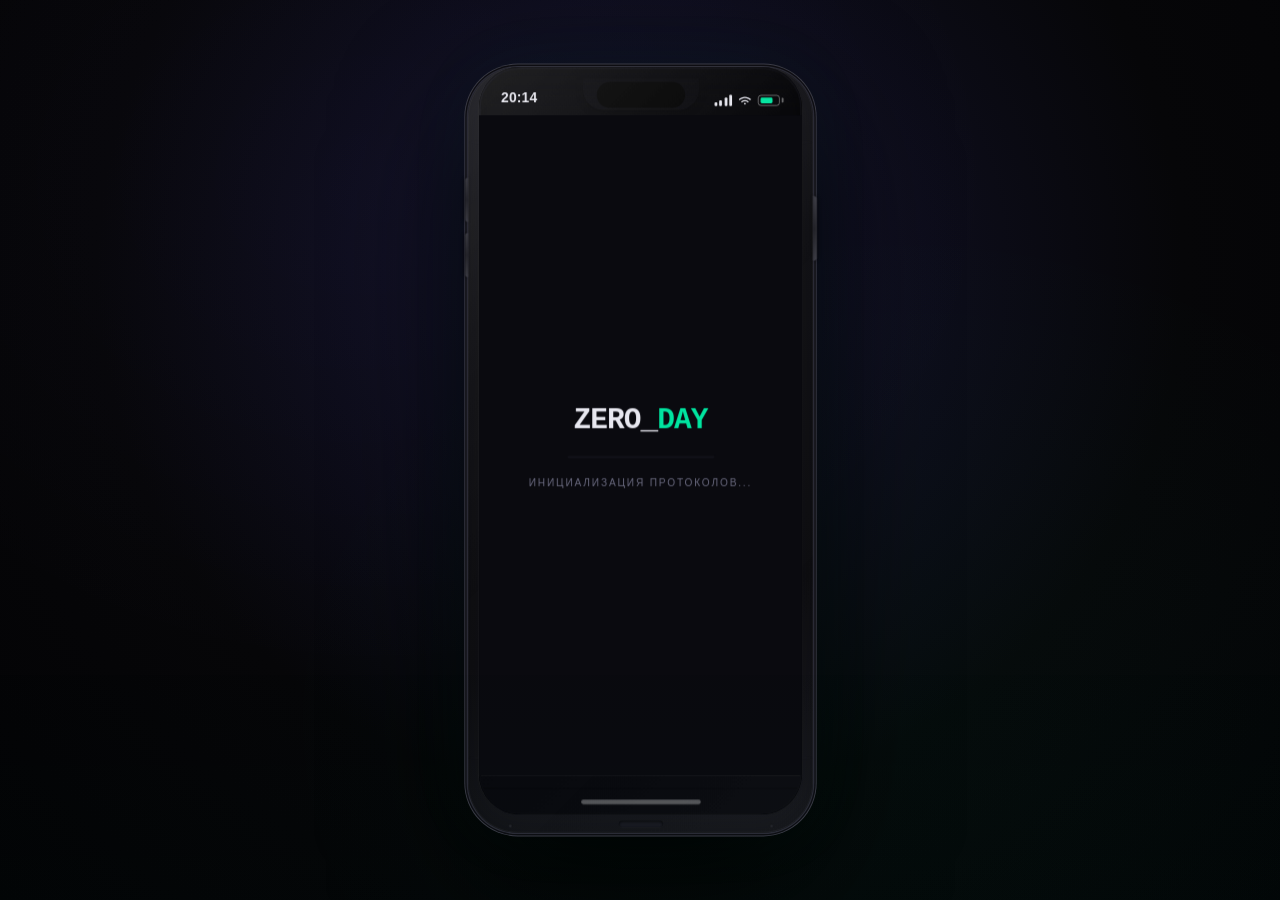
==== cybershield-summer/index.html @ 8382a34b "game2" ====
<!DOCTYPE html>
<html lang="ru">
<head>
<meta charset="UTF-8">
<meta name="viewport" content="width=device-width, initial-scale=1.0, maximum-scale=1.0, user-scalable=no">
<meta name="theme-color" content="#0a0a0f">
<meta name="apple-mobile-web-app-capable" content="yes">
<meta name="apple-mobile-web-app-status-bar-style" content="black-translucent">
<title>ZERO_DAY: Школьный Протокол</title>
<link rel="stylesheet" href="styles.css">
<script src="https://telegram.org/js/telegram-web-app.js"></script>
<base target="_blank">
</head>
<body>
<div class="scene">
  <div class="ambient-glow"></div>
  <div class="phone" id="phone">
    <div class="phone-reflection"></div>
    <div class="btn-power"></div>
    <div class="btn-vol-up"></div>
    <div class="btn-vol-down"></div>
    <div class="antenna-bands">
      <div class="ant-band top"></div>
      <div class="ant-band bottom"></div>
    </div>
    <div class="notch">
      <div class="notch-speaker"></div>
      <div class="notch-camera">
        <div class="camera-lens"></div>
        <div class="camera-glint"></div>
      </div>
      <div class="proximity-sensor"></div>
    </div>
    <div class="screen-wrap">
      <div class="screen-glass"></div>
      <div class="screen-bezel"></div>
      <div class="status-bar" id="statusBar">
        <div class="sb-left">
          <span class="sb-time" id="sbTime">20:14</span>
        </div>
        <div class="sb-center">
          <div class="dynamic-island" id="dynamicIsland"></div>
        </div>
        <div class="sb-right">
          <div class="sb-signal"><span></span><span></span><span></span><span></span></div>
          <div class="sb-wifi">
            <svg width="14" height="11" viewBox="0 0 14 11"><path d="M7 8.5a1 1 0 110 2 1 1 0 010-2zM7 5.5C8.7 5.5 10.2 6.2 11.3 7.3l-1.1 1.1C9.4 7.6 8.3 7 7 7s-2.4.6-3.2 1.4L2.7 7.3C3.8 6.2 5.3 5.5 7 5.5zM7 2C9.6 2 12 3.1 13.7 4.9L12.6 6C11.2 4.5 9.2 3.5 7 3.5S2.8 4.5 1.4 6L.3 4.9C2 3.1 4.4 2 7 2z" fill="currentColor"/></svg>
          </div>
          <div class="sb-battery" id="sbBattery">
            <div class="sb-batt-fill" id="sbBattFill"></div>
            <div class="sb-batt-cap"></div>
          </div>
        </div>
      </div>
      <div class="app-frame" id="appFrame">
        <div class="preloader" id="preloader">
          <div class="preloader-logo">ZERO_<em>DAY</em></div>
          <div class="preloader-bar">
            <div class="preloader-progress" id="preloaderProgress"></div>
          </div>
          <div class="preloader-text">Инициализация протоколов...</div>
        </div>
      </div>
      <div class="bottom-nav" id="bottomNav"></div>
      <div class="home-indicator"></div>
    </div>
    <div class="phone-chin">
      <div class="chin-port"></div>
      <div class="chin-screws">
        <div class="screw"></div>
        <div class="screw"></div>
      </div>
    </div>
  </div>
  <div class="desk-reflection"></div>
</div>
<script src="data.js"></script>
<script src="app.js"></script>
</body>
</html>
---- cybershield-summer/styles.css ----
/* ===== CSS VARIABLES ===== */
:root{
  --bg:#0a0a0f;
  --surface:#111118;
  --card:#16161f;
  --border:rgba(255,255,255,0.08);
  --border2:rgba(255,255,255,0.14);
  --border3:rgba(255,255,255,0.22);
  --accent:#00e5a0;
  --accent-glow:rgba(0,229,160,0.3);
  --accent2:#7b5fff;
  --accent2-glow:rgba(123,95,255,0.3);
  --danger:#ff4a6a;
  --danger-glow:rgba(255,74,106,0.3);
  --warn:#f5a623;
  --warn-glow:rgba(245,166,35,0.3);
  --cyan:#00cfff;
  --cyan-glow:rgba(0,207,255,0.3);
  --text:#e8e8f0;
  --text2:#c8c8dd;
  --muted:#6b6b80;
  --r:14px;
  --r-sm:10px;
  --shadow-sm:0 2px 8px rgba(0,0,0,0.4);
  --shadow-md:0 8px 24px rgba(0,0,0,0.5);
  --shadow-lg:0 16px 48px rgba(0,0,0,0.6);
  --glass:rgba(255,255,255,0.03);
  --glass-border:rgba(255,255,255,0.06);
  --transition-fast:0.15s cubic-bezier(0.4,0,0.2,1);
  --transition-base:0.25s cubic-bezier(0.4,0,0.2,1);
  --transition-slow:0.4s cubic-bezier(0.4,0,0.2,1);
  --spring:bounce 0.5s cubic-bezier(0.34,1.56,0.64,1);
}

/* ===== KEYFRAMES ===== */
@keyframes screenIn{
  from{opacity:0;transform:scale(0.96) translateY(8px)}
  to{opacity:1;transform:scale(1) translateY(0)}
}
@keyframes screenOut{
  from{opacity:1;transform:scale(1) translateY(0)}
  to{opacity:0;transform:scale(0.96) translateY(-8px)}
}
@keyframes slideUp{
  from{opacity:0;transform:translateY(30px)}
  to{opacity:1;transform:translateY(0)}
}
@keyframes slideDown{
  from{opacity:0;transform:translateY(-20px)}
  to{opacity:1;transform:translateY(0)}
}
@keyframes slideRight{
  from{opacity:0;transform:translateX(-20px)}
  to{opacity:1;transform:translateX(0)}
}
@keyframes fadeIn{
  from{opacity:0}
  to{opacity:1}
}
@keyframes scaleIn{
  from{opacity:0;transform:scale(0.8)}
  to{opacity:1;transform:scale(1)}
}
@keyframes pulse{
  0%,100%{transform:scale(1)}
  50%{transform:scale(1.05)}
}
@keyframes pulseGlow{
  0%,100%{box-shadow:0 0 0 0 var(--accent-glow)}
  50%{box-shadow:0 0 20px 4px var(--accent-glow)}
}
@keyframes pulseGlowDanger{
  0%,100%{box-shadow:0 0 0 0 var(--danger-glow)}
  50%{box-shadow:0 0 20px 4px var(--danger-glow)}
}
@keyframes float{
  0%,100%{transform:translateY(0)}
  50%{transform:translateY(-6px)}
}
@keyframes shimmer{
  0%{background-position:-200% 0}
  100%{background-position:200% 0}
}
@keyframes scanY{
  0%{top:0%;opacity:1}
  50%{opacity:1}
  100%{top:100%;opacity:0.3}
}
@keyframes scanPulse{
  0%,100%{opacity:0.4}
  50%{opacity:1}
}
@keyframes toastAnim{
  0%{opacity:0;transform:translateX(-50%) translateY(-16px) scale(0.9)}
  12%{opacity:1;transform:translateX(-50%) translateY(0) scale(1)}
  75%{opacity:1;transform:translateX(-50%) translateY(0) scale(1)}
  100%{opacity:0;transform:translateX(-50%) translateY(-12px) scale(0.95)}
}
@keyframes typingBounce{
  0%,60%,100%{transform:translateY(0);opacity:0.3}
  30%{transform:translateY(-4px);opacity:1}
}
@keyframes pinPulse{
  0%,100%{box-shadow:0 0 0 0 var(--accent-glow)}
  50%{box-shadow:0 0 0 12px rgba(0,229,160,0)}
}
@keyframes pinAppear{
  from{opacity:0;transform:translate(-50%,-50%) scale(0)}
  to{opacity:1;transform:translate(-50%,-50%) scale(1)}
}
@keyframes badgePop{
  0%{transform:scale(0)}
  60%{transform:scale(1.2)}
  100%{transform:scale(1)}
}
@keyframes cardAppear{
  from{opacity:0;transform:translateY(16px) scale(0.97)}
  to{opacity:1;transform:translateY(0) scale(1)}
}
@keyframes staggerFade{
  from{opacity:0;transform:translateY(12px)}
  to{opacity:1;transform:translateY(0)}
}
@keyframes cursorBlink{
  0%,50%{opacity:1}
  51%,100%{opacity:0}
}
@keyframes glowRotate{
  0%{transform:rotate(0deg)}
  100%{transform:rotate(360deg)}
}
@keyframes preloaderProgress{
  0%{width:0%}
  30%{width:45%}
  60%{width:75%}
  100%{width:100%}
}
@keyframes preloaderFade{
  from{opacity:1;visibility:visible}
  to{opacity:0;visibility:hidden}
}
@keyframes shake{
  0%,100%{transform:translateX(0)}
  20%{transform:translateX(-4px)}
  40%{transform:translateX(4px)}
  60%{transform:translateX(-3px)}
  80%{transform:translateX(3px)}
}
@keyframes successPop{
  0%{transform:scale(0.8);opacity:0}
  50%{transform:scale(1.05)}
  100%{transform:scale(1);opacity:1}
}
@keyframes ripple{
  0%{transform:scale(0);opacity:0.5}
  100%{transform:scale(2.5);opacity:0}
}
@keyframes batteryPulse{
  0%,100%{opacity:0.8}
  50%{opacity:1}
}
@keyframes islandExpand{
  from{width:96px;height:28px;border-radius:14px}
  to{width:200px;height:36px;border-radius:18px}
}
@keyframes islandCollapse{
  from{width:200px;height:36px;border-radius:18px}
  to{width:96px;height:28px;border-radius:14px}
}

/* ===== RESET ===== */
*,*::before,*::after{box-sizing:border-box;margin:0;padding:0;-webkit-tap-highlight-color:transparent}
html,body{height:100%;overflow:hidden;background:#050508;font-family:-apple-system,BlinkMacSystemFont,'Segoe UI',Roboto,'Helvetica Neue',Arial,sans-serif}

/* ===== SCENE ===== */
.scene{
  display:flex;align-items:center;justify-content:center;
  min-height:100vh;width:100%;
  background:radial-gradient(ellipse at 50% 30%,#151530 0%,#060608 60%,#030305 100%);
  padding:20px 12px;
  perspective:1200px;
}
.ambient-glow{
  position:fixed;inset:0;pointer-events:none;
  background:radial-gradient(ellipse at 70% 80%,rgba(0,229,160,0.03) 0%,transparent 50%),
             radial-gradient(ellipse at 30% 20%,rgba(123,95,255,0.03) 0%,transparent 50%);
}
.desk-reflection{
  position:fixed;bottom:0;left:0;right:0;height:30%;
  background:linear-gradient(180deg,transparent 0%,rgba(0,229,160,0.01) 100%);
  pointer-events:none;
}

/* ===== PHONE FRAME ===== */
.phone{
  position:relative;
  width:375px;
  background:linear-gradient(165deg,#1e1e24 0%,#141418 30%,#0f0f13 70%,#1a1a20 100%);
  border-radius:54px;
  box-shadow:
    0 0 0 1.5px #2a2a35,
    0 0 0 3px #0d0d12,
    0 0 0 4px #3a3a45,
    inset 0 0 0 1px rgba(255,255,255,0.04),
    0 50px 140px rgba(0,0,0,0.9),
    0 0 80px rgba(0,229,160,0.05),
    inset 0 0 40px rgba(0,0,0,0.3);
  flex-shrink:0;
  transform-style:preserve-3d;
  transition:transform 0.3s ease;
}
.phone:hover{transform:rotateX(2deg) rotateY(-2deg) scale(1.01)}
.phone-reflection{
  position:absolute;inset:0;border-radius:54px;pointer-events:none;z-index:200;
  background:linear-gradient(135deg,rgba(255,255,255,0.07) 0%,rgba(255,255,255,0.02) 30%,transparent 50%,transparent 70%,rgba(255,255,255,0.01) 100%);
}

/* PHYSICAL BUTTONS */
.btn-power{
  position:absolute;right:-3.5px;top:140px;
  width:3.5px;height:70px;
  background:linear-gradient(180deg,#3a3a42,#222228,#3a3a42);
  border-radius:0 3px 3px 0;
  box-shadow:1px 0 4px rgba(0,0,0,0.6),inset -1px 0 2px rgba(255,255,255,0.05);
}
.btn-vol-up{
  position:absolute;left:-3.5px;top:120px;
  width:3.5px;height:48px;
  background:linear-gradient(180deg,#3a3a42,#222228,#3a3a42);
  border-radius:3px 0 0 3px;
  box-shadow:-1px 0 4px rgba(0,0,0,0.6),inset 1px 0 2px rgba(255,255,255,0.05);
}
.btn-vol-down{
  position:absolute;left:-3.5px;top:180px;
  width:3.5px;height:48px;
  background:linear-gradient(180deg,#3a3a42,#222228,#3a3a42);
  border-radius:3px 0 0 3px;
  box-shadow:-1px 0 4px rgba(0,0,0,0.6),inset 1px 0 2px rgba(255,255,255,0.05);
}

/* ANTENNA BANDS */
.antenna-bands{position:absolute;inset:0;border-radius:54px;pointer-events:none;z-index:5}
.ant-band{position:absolute;left:0;right:0;height:3px;background:linear-gradient(90deg,transparent,#2a2a35,transparent)}
.ant-band.top{top:80px}
.ant-band.bottom{bottom:80px}

/* NOTCH */
.notch{
  position:absolute;top:12px;left:50%;transform:translateX(-50%);
  width:126px;height:34px;
  background:#08080c;
  border-radius:0 0 22px 22px;
  z-index:20;
  display:flex;align-items:center;justify-content:center;gap:10px;
  box-shadow:0 2px 8px rgba(0,0,0,0.5),inset 0 -1px 2px rgba(255,255,255,0.03);
}
.notch-speaker{
  width:54px;height:5px;
  background:#15151a;
  border-radius:3px;
  box-shadow:inset 0 1px 2px rgba(0,0,0,0.9),0 1px 0 rgba(255,255,255,0.03);
}
.notch-camera{
  width:12px;height:12px;border-radius:50%;
  background:radial-gradient(circle at 35% 35%,#3a3a4a,#0d0d14);
  border:1px solid #22222a;
  box-shadow:inset 0 0 4px rgba(0,0,0,0.8),0 0 2px rgba(0,0,0,0.5);
  position:relative;
}
.camera-lens{
  position:absolute;inset:2px;border-radius:50%;
  background:radial-gradient(circle at 40% 40%,#1a1a2e,#0a0a12);
}
.camera-glint{
  position:absolute;top:2px;right:3px;width:3px;height:3px;border-radius:50%;
  background:rgba(255,255,255,0.15);
}
.proximity-sensor{
  width:6px;height:6px;border-radius:50%;
  background:#0d0d12;
  box-shadow:inset 0 1px 2px rgba(0,0,0,0.9);
}

/* SCREEN WRAP */
.screen-wrap{
  margin:0 12px;
  padding-top:52px;
  padding-bottom:0;
  background:#050508;
  border-radius:44px;
  overflow:hidden;
  position:relative;
  display:flex;flex-direction:column;
  height:812px;
  box-shadow:inset 0 0 20px rgba(0,0,0,0.8),0 0 0 1px rgba(255,255,255,0.04);
}
.screen-bezel{
  position:absolute;inset:0;border-radius:44px;
  border:2px solid #0a0a0f;pointer-events:none;z-index:90;
}
.screen-glass{
  position:absolute;inset:0;border-radius:44px;
  background:linear-gradient(135deg,rgba(255,255,255,0.05) 0%,transparent 40%,transparent 60%,rgba(255,255,255,0.02) 100%);
  pointer-events:none;z-index:100;
}

/* STATUS BAR */
.status-bar{
  position:absolute;top:0;left:0;right:0;
  height:52px;
  display:flex;align-items:flex-end;justify-content:space-between;
  padding:0 24px 10px;
  z-index:50;
  background:linear-gradient(180deg,rgba(5,5,8,0.9) 0%,transparent 100%);
  transition:background var(--transition-base);
}
.status-bar.scrolled{background:linear-gradient(180deg,rgba(5,5,8,0.98) 0%,rgba(5,5,8,0.8) 100%)}
.sb-left .sb-time{
  font-size:15px;font-weight:600;letter-spacing:0.2px;
  color:var(--text);font-variant-numeric:tabular-nums;
}
.sb-center{position:absolute;left:50%;transform:translateX(-50%);bottom:8px}
.dynamic-island{
  width:96px;height:28px;background:#000;border-radius:14px;
  transition:all var(--transition-slow);cursor:pointer;
  display:flex;align-items:center;justify-content:center;
}
.dynamic-island.active{
  width:200px;height:36px;border-radius:18px;
  background:var(--surface);
  border:1px solid var(--border);
  animation:islandExpand 0.4s cubic-bezier(0.34,1.56,0.64,1);
}
.sb-right{
  display:flex;align-items:center;gap:7px;
}
.sb-signal{
  display:flex;align-items:flex-end;gap:2.5px;height:13px;
}
.sb-signal span{
  width:3px;background:var(--text);border-radius:1px;
  transition:all var(--transition-fast);
}
.sb-signal span:nth-child(1){height:4px}
.sb-signal span:nth-child(2){height:6px}
.sb-signal span:nth-child(3){height:9px}
.sb-signal span:nth-child(4){height:12px}
.sb-wifi{display:flex;align-items:center;color:var(--text)}
.sb-battery{
  display:flex;align-items:center;gap:1px;
  border:1.5px solid rgba(255,255,255,0.4);
  border-radius:3.5px;
  width:24px;height:12px;
  position:relative;padding:2px;
  transition:border-color var(--transition-fast);
}
.sb-battery::after{
  content:'';position:absolute;right:-4.5px;top:50%;transform:translateY(-50%);
  width:2px;height:5.5px;background:rgba(255,255,255,0.4);border-radius:0 1px 1px 0;
}
.sb-batt-fill{
  height:100%;width:72%;border-radius:1.5px;
  background:var(--accent);transition:width var(--transition-base);
  animation:batteryPulse 3s infinite;
}
.sb-batt-fill.low{width:18%;background:var(--danger)}
.sb-batt-fill.charging{background:var(--warn);animation:batteryPulse 1s infinite}

/* APP FRAME */
.app-frame{
  flex:1;overflow:hidden;position:relative;
}

/* PRELOADER */
.preloader{
  position:absolute;inset:0;z-index:300;
  background:var(--bg);
  display:flex;flex-direction:column;align-items:center;justify-content:center;gap:20px;
  transition:opacity 0.6s ease,visibility 0.6s ease;
}
.preloader.done{opacity:0;visibility:hidden;pointer-events:none}
.preloader-logo{
  font-size:32px;font-weight:900;letter-spacing:-1px;color:var(--text);
  font-family:'Courier New',monospace;animation:float 3s ease-in-out infinite;
}
.preloader-logo em{color:var(--accent);font-style:normal}
.preloader-bar{
  width:160px;height:3px;background:var(--surface);border-radius:3px;overflow:hidden;
}
.preloader-progress{
  height:100%;background:linear-gradient(90deg,var(--accent),var(--cyan));
  border-radius:3px;width:0%;
}
.preloader-text{
  font-size:11px;color:var(--muted);letter-spacing:2px;text-transform:uppercase;
}

/* SCREENS */
.screen{
  position:absolute;inset:0;
  display:none;flex-direction:column;
  background:var(--bg);
  overflow:hidden;
}
.screen.active{display:flex;animation:screenIn 0.35s cubic-bezier(0.34,1.56,0.64,1)}
.screen.exiting{animation:screenOut 0.25s ease forwards}

/* BOTTOM NAV */
.bottom-nav{
  display:flex;
  background:rgba(10,10,15,0.95);
  border-top:1px solid var(--border);
  backdrop-filter:blur(24px) saturate(1.2);
  padding:8px 0 6px;
  flex-shrink:0;
  transition:transform var(--transition-base);
}
.bottom-nav.hidden{transform:translateY(100%)}
.nav-item{
  flex:1;display:flex;flex-direction:column;align-items:center;gap:3px;
  cursor:pointer;padding:5px 0;position:relative;
  transition:all var(--transition-fast);
  border-radius:12px;margin:0 4px;
}
.nav-item:active{transform:scale(0.88);opacity:0.7}
.nav-item:hover{background:rgba(255,255,255,0.03)}
.nav-ico{
  font-size:24px;line-height:1;
  transition:all var(--transition-base);
  filter:drop-shadow(0 0 0 transparent);
}
.nav-lbl{
  font-size:9px;color:var(--muted);letter-spacing:0.6px;
  font-weight:500;transition:all var(--transition-fast);
}
.nav-item.active .nav-ico{
  transform:scale(1.15) translateY(-2px);
  filter:drop-shadow(0 4px 8px var(--accent-glow));
}
.nav-item.active .nav-lbl{
  color:var(--accent);font-weight:600;
}
.nav-dot{
  position:absolute;top:2px;right:22%;
  width:8px;height:8px;border-radius:50%;
  background:var(--danger);
  border:2px solid var(--bg);
  animation:badgePop 0.4s cubic-bezier(0.34,1.56,0.64,1);
  box-shadow:0 0 6px var(--danger-glow);
}

/* HOME INDICATOR */
.home-indicator{
  height:28px;display:flex;align-items:center;justify-content:center;
  flex-shrink:0;background:rgba(10,10,15,0.95);
  backdrop-filter:blur(24px);
}
.home-indicator::before{
  content:'';display:block;
  width:130px;height:5px;
  background:rgba(255,255,255,0.3);
  border-radius:3px;
  transition:all var(--transition-fast);
}
.home-indicator:active::before{width:160px;background:rgba(255,255,255,0.5)}

/* PHONE CHIN */
.phone-chin{
  height:20px;display:flex;align-items:center;justify-content:center;
  position:relative;
}
.chin-port{
  width:48px;height:7px;border-radius:4px;
  background:#1a1a22;
  box-shadow:inset 0 1px 3px rgba(0,0,0,0.8),0 1px 0 rgba(255,255,255,0.03);
}
.chin-screws{
  position:absolute;bottom:6px;display:flex;gap:280px;
}
.screw{
  width:4px;height:4px;border-radius:50%;
  background:#2a2a32;
  box-shadow:inset 0 1px 2px rgba(0,0,0,0.8);
}

/* ===== SHARED COMPONENTS ===== */
.screen-header{
  display:flex;align-items:center;gap:12px;
  padding:14px 18px 12px;
  background:rgba(17,17,24,0.95);
  border-bottom:1px solid var(--border);
  flex-shrink:0;
  z-index:5;backdrop-filter:blur(16px);
  transition:all var(--transition-base);
}
.screen-header.compact{padding:10px 16px 8px}
.back-btn{
  width:32px;height:32px;border-radius:50%;
  background:rgba(255,255,255,0.06);
  display:flex;align-items:center;justify-content:center;
  cursor:pointer;font-size:18px;color:var(--accent);
  flex-shrink:0;transition:all var(--transition-fast);
  border:1px solid transparent;
}
.back-btn:hover{background:rgba(255,255,255,0.1);border-color:var(--border)}
.back-btn:active{transform:scale(0.88);background:rgba(0,229,160,0.15)}
.back-btn::before{content:'←'}
.hdr-title{font-size:15px;font-weight:700;color:var(--text);letter-spacing:-0.2px}
.hdr-sub{font-size:11px;color:var(--muted);margin-top:2px;font-weight:400}
.scrollable{overflow-y:auto;flex:1;-webkit-overflow-scrolling:touch;scrollbar-width:none}
.scrollable::-webkit-scrollbar{display:none}

/* ===== HOME SCREEN ===== */
#homeScreen{background:var(--bg)}
.home-hero{
  padding:22px 18px 18px;
  background:linear-gradient(160deg,#0d0d1a 0%,#0a1628 50%,#0d0d1a 100%);
  border-bottom:1px solid var(--border);
  position:relative;overflow:hidden;flex-shrink:0;
}
.home-hero::before{
  content:'';position:absolute;top:-80px;right:-60px;
  width:240px;height:240px;border-radius:50%;
  background:radial-gradient(circle,rgba(0,229,160,0.08) 0%,transparent 70%);
  pointer-events:none;animation:pulseGlow 4s ease-in-out infinite;
}
.home-hero::after{
  content:'';position:absolute;bottom:-50px;left:-50px;
  width:180px;height:180px;border-radius:50%;
  background:radial-gradient(circle,rgba(123,95,255,0.06) 0%,transparent 70%);
  pointer-events:none;
}
.hero-act{
  font-size:10px;letter-spacing:3px;color:var(--accent);
  text-transform:uppercase;margin-bottom:8px;
  display:flex;align-items:center;gap:8px;
  animation:slideDown 0.5s ease;
}
.hero-act::before{content:'';display:block;width:24px;height:1px;background:var(--accent)}
.hero-title{
  font-size:32px;font-weight:900;letter-spacing:-1.5px;color:var(--text);line-height:1.05;
  animation:slideUp 0.6s ease 0.1s both;
  text-shadow:0 2px 20px rgba(0,0,0,0.5);
}
.hero-title em{color:var(--accent);font-style:normal;text-shadow:0 0 20px var(--accent-glow)}
.hero-subtitle{
  font-size:12px;color:var(--muted);margin:6px 0 18px;letter-spacing:1.5px;
  animation:slideUp 0.6s ease 0.2s both;
}
.ep-card{
  background:rgba(255,255,255,0.03);
  border:1px solid rgba(0,229,160,0.2);
  border-left:3px solid var(--accent);
  border-radius:14px;padding:14px 14px;
  display:flex;align-items:center;gap:12px;
  cursor:pointer;transition:all var(--transition-base);
  animation:slideUp 0.6s ease 0.3s both;
  position:relative;overflow:hidden;
}
.ep-card::before{
  content:'';position:absolute;inset:0;
  background:linear-gradient(90deg,transparent,rgba(0,229,160,0.03),transparent);
  transform:translateX(-100%);
  transition:transform 0.6s ease;
}
.ep-card:hover::before{transform:translateX(100%)}
.ep-card:hover{
  border-color:rgba(0,229,160,0.4);
  box-shadow:0 4px 20px rgba(0,229,160,0.08);
  transform:translateY(-1px);
}
.ep-card:active{transform:scale(0.98)}
.ep-num{font-size:10px;letter-spacing:1.5px;color:var(--accent);margin-bottom:4px;font-weight:600}
.ep-name{font-size:14px;font-weight:700;color:var(--text)}
.ep-meta{font-size:10px;color:var(--muted);margin-top:3px}
.ep-play{
  margin-left:auto;width:36px;height:36px;border-radius:50%;
  background:var(--accent);flex-shrink:0;
  display:flex;align-items:center;justify-content:center;
  color:#000;font-size:13px;transition:all var(--transition-fast);
  box-shadow:0 2px 12px var(--accent-glow);
}
.ep-card:hover .ep-play{transform:scale(1.1);box-shadow:0 4px 20px var(--accent-glow)}
.notif-strip{
  margin:12px 18px 0;
  background:rgba(0,229,160,0.06);
  border:1px solid rgba(0,229,160,0.18);
  border-radius:12px;padding:11px 14px;
  display:flex;align-items:center;gap:10px;
  font-size:12px;color:var(--accent);flex-shrink:0;
  animation:slideUp 0.5s ease 0.4s both;
  cursor:pointer;transition:all var(--transition-fast);
}
.notif-strip:hover{background:rgba(0,229,160,0.1);border-color:rgba(0,229,160,0.3)}
.notif-strip:active{transform:scale(0.98)}
.home-apps{padding:16px 18px 0;flex-shrink:0}
.section-lbl{
  font-size:10px;letter-spacing:2.5px;color:var(--muted);text-transform:uppercase;margin-bottom:12px;
  animation:fadeIn 0.5s ease 0.5s both;
}
.apps-grid{display:grid;grid-template-columns:repeat(3,1fr);gap:10px;margin-bottom:12px}
.app-tile{
  background:var(--card);
  border:1px solid var(--border);
  border-radius:20px;padding:16px 10px 12px;
  display:flex;flex-direction:column;align-items:center;gap:6px;
  cursor:pointer;transition:all var(--transition-base);
  position:relative;overflow:hidden;
  animation:cardAppear 0.5s ease both;
}
.app-tile:nth-child(1){animation-delay:0.55s}
.app-tile:nth-child(2){animation-delay:0.6s}
.app-tile:nth-child(3){animation-delay:0.65s}
.app-tile:nth-child(4){animation-delay:0.7s}
.app-tile:nth-child(5){animation-delay:0.75s}
.app-tile:nth-child(6){animation-delay:0.8s}
.app-tile::before{
  content:'';position:absolute;inset:0;
  background:radial-gradient(circle at 50% 0%,rgba(255,255,255,0.04) 0%,transparent 60%);
  pointer-events:none;
}
.app-tile:hover{
  border-color:var(--border2);
  transform:translateY(-2px);
  box-shadow:var(--shadow-sm);
}
.app-tile:active{transform:scale(0.92);transition-duration:0.1s}
.app-tile.has-badge::after{
  content:'';position:absolute;top:10px;right:12px;
  width:9px;height:9px;border-radius:50%;
  background:var(--danger);border:2px solid var(--bg);
  animation:badgePop 0.5s cubic-bezier(0.34,1.56,0.64,1);
  box-shadow:0 0 8px var(--danger-glow);
}
.app-tile-ico{font-size:28px;line-height:1;transition:transform var(--transition-fast);filter:drop-shadow(0 2px 4px rgba(0,0,0,0.3))}
.app-tile:hover .app-tile-ico{transform:scale(1.15) translateY(-2px)}
.app-tile-lbl{font-size:9px;color:var(--muted);letter-spacing:0.6px;text-align:center;font-weight:500}
.stats-row{display:flex;gap:10px;padding:10px 18px 16px;flex-shrink:0}
.stat-card{
  flex:1;background:var(--card);border:1px solid var(--border);
  border-radius:12px;padding:14px 10px;text-align:center;
  transition:all var(--transition-base);
  animation:cardAppear 0.5s ease both;
}
.stat-card:nth-child(1){animation-delay:0.85s}
.stat-card:nth-child(2){animation-delay:0.9s}
.stat-card:nth-child(3){animation-delay:0.95s}
.stat-card:hover{border-color:var(--border2);transform:translateY(-1px);box-shadow:var(--shadow-sm)}
.stat-val{font-size:22px;font-weight:800;color:var(--accent);letter-spacing:-0.5px}
.stat-lbl{font-size:9px;color:var(--muted);letter-spacing:1.5px;margin-top:4px;font-weight:500}

/* ===== MESSENGER ===== */
#messengerScreen{background:var(--bg)}
.chat-list-item{
  display:flex;align-items:center;gap:14px;
  padding:14px 18px;border-bottom:1px solid var(--border);
  cursor:pointer;transition:all var(--transition-fast);
  animation:slideRight 0.4s ease both;
}
.chat-list-item:nth-child(1){animation-delay:0.1s}
.chat-list-item:nth-child(2){animation-delay:0.2s}
.chat-list-item:nth-child(3){animation-delay:0.3s}
.chat-list-item:hover{background:rgba(255,255,255,0.03)}
.chat-list-item:active{background:rgba(255,255,255,0.05);transform:scale(0.99)}
.chat-avatar{
  width:50px;height:50px;border-radius:50%;
  display:flex;align-items:center;justify-content:center;
  font-size:16px;font-weight:700;color:#fff;flex-shrink:0;
  position:relative;transition:transform var(--transition-fast);
  box-shadow:0 2px 8px rgba(0,0,0,0.4);
}
.chat-list-item:hover .chat-avatar{transform:scale(1.05)}
.avatar-online::after{
  content:'';position:absolute;bottom:2px;right:2px;
  width:12px;height:12px;border-radius:50%;
  background:var(--accent);border:2.5px solid var(--bg);
  box-shadow:0 0 6px var(--accent-glow);
  animation:pulseGlow 2s infinite;
}
.chat-info{flex:1;min-width:0}
.chat-name{font-size:14px;font-weight:700;color:var(--text);transition:color var(--transition-fast)}
.chat-preview{font-size:12px;color:var(--muted);margin-top:3px;white-space:nowrap;overflow:hidden;text-overflow:ellipsis;transition:color var(--transition-fast)}
.chat-meta{text-align:right;flex-shrink:0}
.chat-time{font-size:10px;color:var(--muted);margin-bottom:5px;font-variant-numeric:tabular-nums}
.chat-unread{
  background:var(--accent);color:#000;
  font-size:10px;font-weight:700;
  border-radius:10px;padding:3px 7px;
  display:inline-block;
  animation:badgePop 0.4s cubic-bezier(0.34,1.56,0.64,1);
  box-shadow:0 0 8px var(--accent-glow);
}

/* CHAT DETAIL */
#chatScreen{background:var(--bg)}
.chat-bg{
  flex:1;overflow-y:auto;padding:14px 16px;
  display:flex;flex-direction:column;gap:10px;
  background:linear-gradient(180deg,rgba(0,229,160,0.015) 0%,var(--bg) 100%);
  scroll-behavior:smooth;
}
.chat-bg::-webkit-scrollbar{display:none}
.bubble{
  max-width:82%;padding:10px 14px;
  font-size:13px;line-height:1.55;
  word-break:break-word;position:relative;
  animation:slideUp 0.3s ease both;
}
.bubble-in{
  background:var(--card);
  border:1px solid var(--border);
  border-radius:16px 16px 16px 4px;
  align-self:flex-start;color:var(--text);
  box-shadow:var(--shadow-sm);
}
.bubble-out{
  background:linear-gradient(135deg,var(--accent2),#6a4de8);
  border-radius:16px 16px 4px 16px;
  align-self:flex-end;color:#fff;
  box-shadow:0 2px 12px var(--accent2-glow);
}
.bubble-system{
  align-self:center;font-size:10px;color:var(--muted);
  background:rgba(255,255,255,0.04);
  border-radius:20px;padding:5px 14px;
  letter-spacing:0.5px;
  animation:fadeIn 0.3s ease;
}
.bub-time{font-size:10px;opacity:0.5;margin-top:4px;text-align:right;font-variant-numeric:tabular-nums}
.typing-bub{
  display:flex;gap:5px;align-items:center;padding:10px 14px;
  background:var(--card);border:1px solid var(--border);
  border-radius:16px 16px 16px 4px;align-self:flex-start;
  display:none;
  box-shadow:var(--shadow-sm);
}
.td{width:7px;height:7px;border-radius:50%;background:var(--muted);animation:typingBounce 1.4s infinite}
.td:nth-child(2){animation-delay:.25s}.td:nth-child(3){animation-delay:.5s}
.choices-wrap{
  padding:12px 16px 14px;
  border-top:1px solid var(--border);
  background:rgba(17,17,24,0.98);flex-shrink:0;
  backdrop-filter:blur(16px);
  animation:slideUp 0.4s ease;
}
.choices-lbl{font-size:10px;letter-spacing:1.5px;color:var(--muted);margin-bottom:9px;text-transform:uppercase;font-weight:600}
.choice{
  background:var(--card);border:1.5px solid var(--border);
  border-radius:12px;padding:12px 14px;
  color:var(--text);font-family:-apple-system,BlinkMacSystemFont,'Segoe UI',Roboto,sans-serif;font-size:12px;
  cursor:pointer;width:100%;text-align:left;
  margin-bottom:7px;transition:all var(--transition-fast);
  display:flex;gap:10px;align-items:flex-start;
  position:relative;overflow:hidden;
}
.choice:last-child{margin-bottom:0}
.choice::before{
  content:'';position:absolute;left:0;top:0;bottom:0;width:3px;
  background:var(--accent);opacity:0;transition:opacity var(--transition-fast);
}
.choice:hover{border-color:var(--accent);background:rgba(0,229,160,0.04)}
.choice:hover::before{opacity:1}
.choice:active{transform:scale(0.98)}
.choice.bad:hover{border-color:var(--danger);background:rgba(255,74,106,0.04)}
.choice.bad:hover::before{background:var(--danger)}
.choice.selected{
  border-color:var(--accent);background:rgba(0,229,160,0.08);
  box-shadow:0 0 12px rgba(0,229,160,0.1);
}
.choice.selected::before{opacity:1}
.choice-key{
  font-size:11px;opacity:0.5;flex-shrink:0;margin-top:1px;
  font-family:'Courier New',monospace;font-weight:700;
  background:rgba(255,255,255,0.06);padding:2px 6px;border-radius:4px;
}
.choice:hover .choice-key{opacity:0.8}

/* ===== GALLERY ===== */
#galleryScreen{background:var(--bg)}
.gal-grid{
  display:grid;grid-template-columns:repeat(3,1fr);gap:3px;
  padding:3px;flex:1;overflow-y:auto;
}
.gal-grid::-webkit-scrollbar{display:none}
.gal-thumb{
  aspect-ratio:1;background:var(--card);
  display:flex;align-items:center;justify-content:center;
  font-size:36px;cursor:pointer;position:relative;
  transition:all var(--transition-base);overflow:hidden;
  animation:scaleIn 0.4s ease both;
}
.gal-thumb:nth-child(1){animation-delay:0.05s}
.gal-thumb:nth-child(2){animation-delay:0.1s}
.gal-thumb:nth-child(3){animation-delay:0.15s}
.gal-thumb:nth-child(4){animation-delay:0.2s}
.gal-thumb:nth-child(5){animation-delay:0.25s}
.gal-thumb:nth-child(6){animation-delay:0.3s}
.gal-thumb:hover{transform:scale(0.96);z-index:2}
.gal-thumb:active{transform:scale(0.92)}
.gal-thumb.flagged::after{
  content:'!';position:absolute;top:6px;right:6px;
  width:18px;height:18px;border-radius:50%;
  background:var(--danger);color:#fff;
  font-size:11px;font-weight:700;
  display:flex;align-items:center;justify-content:center;
  animation:badgePop 0.4s ease;
  box-shadow:0 0 8px var(--danger-glow);
}
.gal-thumb.analyzed::after{
  content:'✓';position:absolute;top:6px;right:6px;
  width:18px;height:18px;border-radius:50%;
  background:var(--accent);color:#000;
  font-size:10px;font-weight:700;
  display:flex;align-items:center;justify-content:center;
  animation:badgePop 0.4s ease;
  box-shadow:0 0 8px var(--accent-glow);
}
.gal-thumb.analyzed{background:rgba(0,229,160,0.03)}

/* Detail overlay */
#galDetailOverlay{
  position:absolute;inset:0;z-index:20;
  background:var(--bg);display:none;flex-direction:column;
  animation:screenIn 0.3s ease;
}
#galDetailOverlay.open{display:flex}
.gal-detail-img{
  flex:1;background:#060608;
  display:flex;align-items:center;justify-content:center;
  font-size:90px;position:relative;overflow:hidden;
}
.scan-anim{
  position:absolute;left:0;right:0;height:3px;
  background:linear-gradient(90deg,transparent,var(--accent),transparent);
  animation:scanY 2s linear infinite;display:none;
  box-shadow:0 0 12px var(--accent-glow);
}
.gal-scan-overlay{
  position:absolute;inset:0;pointer-events:none;display:none;
  background:repeating-linear-gradient(0deg,rgba(0,229,160,0.03) 0px,transparent 2px,transparent 4px);
  animation:scanPulse 1s infinite;
}
.exif-panel{
  background:rgba(17,17,24,0.98);border-top:1px solid var(--border);
  padding:14px 18px;flex-shrink:0;max-height:200px;overflow-y:auto;
  backdrop-filter:blur(16px);
}
.exif-panel::-webkit-scrollbar{display:none}
.exif-row{
  display:flex;justify-content:space-between;align-items:baseline;
  padding:6px 0;border-bottom:1px solid rgba(255,255,255,0.04);
  font-size:12px;transition:background var(--transition-fast);
}
.exif-row:hover{background:rgba(255,255,255,0.02)}
.exif-row:last-child{border-bottom:none}
.exif-k{color:var(--muted);font-weight:500}
.exif-v{color:var(--cyan);text-align:right;max-width:60%;word-break:break-all;font-weight:500}
.exif-v.danger{color:var(--danger);font-weight:600}
.exif-v.ok{color:var(--accent);font-weight:600}
.analyze-btn{
  margin:12px 18px;padding:13px;
  background:transparent;border:1.5px solid var(--accent);
  border-radius:12px;color:var(--accent);
  font-family:-apple-system,BlinkMacSystemFont,'Segoe UI',Roboto,sans-serif;
  font-size:13px;font-weight:700;
  cursor:pointer;letter-spacing:0.5px;width:calc(100% - 36px);
  transition:all var(--transition-fast);flex-shrink:0;
  position:relative;overflow:hidden;
}
.analyze-btn::before{
  content:'';position:absolute;inset:0;
  background:linear-gradient(90deg,transparent,rgba(0,229,160,0.1),transparent);
  transform:translateX(-100%);transition:transform 0.6s ease;
}
.analyze-btn:hover::before{transform:translateX(100%)}
.analyze-btn:hover{background:rgba(0,229,160,0.06);box-shadow:0 0 20px rgba(0,229,160,0.1)}
.analyze-btn:active{transform:scale(0.97)}
.analyze-btn:disabled{opacity:0.5;cursor:not-allowed}

/* ===== BROWSER ===== */
#browserScreen{background:var(--bg)}
.url-bar-wrap{
  display:flex;align-items:center;gap:10px;
  padding:10px 16px 12px;
  background:rgba(17,17,24,0.98);border-bottom:1px solid var(--border);
  flex-shrink:0;backdrop-filter:blur(16px);
}
.url-bar{
  flex:1;background:var(--card);border:1.5px solid var(--border);
  border-radius:10px;padding:8px 12px;
  display:flex;align-items:center;gap:8px;
  font-size:12px;transition:border-color var(--transition-fast);
}
.url-bar:focus-within{border-color:var(--border2)}
.url-lock{font-size:13px;transition:transform var(--transition-fast)}
.url-lock.http{color:var(--warn);animation:shake 0.5s ease}
.url-lock.https{color:var(--accent)}
.url-txt{color:var(--text);flex:1;overflow:hidden;text-overflow:ellipsis;white-space:nowrap;font-weight:500}
.site-content{flex:1;overflow-y:auto}
.site-content::-webkit-scrollbar{display:none}
.site-topbar{
  background:linear-gradient(180deg,#0e1a2e,#0c1620);
  padding:16px 18px 12px;
  border-bottom:2px solid #1e4a8a;
}
.site-logo{font-size:19px;font-weight:800;color:#4a9eff;margin-bottom:3px}
.site-tagline{font-size:11px;color:#5a7a99}
.site-nav-row{display:flex;gap:16px;margin-top:10px}
.site-nav-item{
  font-size:11px;color:#4a9eff;text-decoration:underline;cursor:pointer;
  transition:all var(--transition-fast);padding:2px 0;
}
.site-nav-item:hover{color:#6ab8ff}
.site-body{padding:16px 18px}
.phish-warning{
  background:rgba(245,166,35,0.08);border:1.5px solid rgba(245,166,35,0.3);
  border-radius:12px;padding:13px 15px;margin-bottom:14px;
  animation:slideUp 0.4s ease;
}
.phish-w-title{color:var(--warn);font-size:13px;font-weight:700;margin-bottom:5px}
.phish-w-txt{color:#c8a860;font-size:12px;line-height:1.5}
.site-headline{font-size:17px;font-weight:800;color:var(--text);margin-bottom:6px;line-height:1.3}
.site-meta{font-size:11px;color:var(--muted);margin-bottom:12px}
.site-para{font-size:12px;color:#9898a8;line-height:1.7;margin-bottom:14px}
.flags-box{
  background:rgba(255,74,106,0.05);border:1.5px solid rgba(255,74,106,0.18);
  border-radius:12px;padding:14px;
  animation:slideUp 0.5s ease 0.2s both;
}
.flags-title{color:var(--danger);font-size:12px;font-weight:800;letter-spacing:1px;margin-bottom:11px}
.flag-row{
  display:flex;align-items:flex-start;gap:11px;
  padding:6px 0;cursor:pointer;transition:all var(--transition-fast);
  font-size:12px;color:#bb7070;border-radius:6px;
}
.flag-row:hover{color:var(--danger);background:rgba(255,74,106,0.04);padding:6px 8px;margin:0 -8px}
.flag-row:active{transform:scale(0.98)}
.flag-row.found{color:var(--accent);background:rgba(0,229,160,0.04);padding:6px 8px;margin:0 -8px}
.flag-row.found:hover{background:rgba(0,229,160,0.06)}
.flag-chk{
  width:17px;height:17px;border-radius:4px;
  border:2px solid currentColor;flex-shrink:0;
  display:flex;align-items:center;justify-content:center;
  font-size:10px;font-weight:700;margin-top:1px;
  transition:all var(--transition-fast);
}
.flag-row.found .flag-chk{
  background:var(--accent);border-color:var(--accent);color:#000;
  animation:scaleIn 0.3s ease;
}
.flags-success{
  display:none;margin-top:12px;padding:11px;
  background:rgba(0,229,160,0.08);border-radius:10px;
  font-size:12px;color:var(--accent);line-height:1.5;
  animation:successPop 0.5s cubic-bezier(0.34,1.56,0.64,1);
  border:1px solid rgba(0,229,160,0.2);
}

/* ===== MAP ===== */
#mapScreen{background:var(--bg)}
.map-canvas{
  flex:1;position:relative;background:#08080e;overflow:hidden;
}
.map-grid-lines{
  position:absolute;inset:0;
  background-image:
    linear-gradient(rgba(0,229,160,0.035) 1px,transparent 1px),
    linear-gradient(90deg,rgba(0,229,160,0.035) 1px,transparent 1px);
  background-size:32px 32px;
  animation:fadeIn 1s ease;
}
.map-glow{
  position:absolute;top:40%;left:30%;
  width:140px;height:140px;border-radius:50%;
  background:radial-gradient(circle,rgba(0,229,160,0.08) 0%,transparent 70%);
  pointer-events:none;animation:pulseGlow 3s ease-in-out infinite;
}
.loc-pin{
  position:absolute;transform:translate(-50%,-50%);
  display:flex;flex-direction:column;align-items:center;
  cursor:pointer;user-select:none;
  animation:pinAppear 0.5s cubic-bezier(0.34,1.56,0.64,1) both;
  transition:transform var(--transition-fast);
}
.loc-pin:hover{transform:translate(-50%,-50%) scale(1.1);z-index:10}
.loc-pin:active{transform:translate(-50%,-50%) scale(0.95)}
.pin-circle{
  width:18px;height:18px;border-radius:50%;
  border:3px solid;position:relative;
  transition:all var(--transition-fast);
  box-shadow:0 0 8px currentColor;
}
.pin-circle::after{
  content:'';position:absolute;inset:3px;
  border-radius:50%;background:currentColor;opacity:0.7;
}
.pin-pulse{animation:pinPulse 2.5s infinite}
.pin-lbl{
  font-size:10px;color:var(--text);background:rgba(0,0,0,0.9);
  border:1px solid var(--border);border-radius:6px;
  padding:3px 8px;margin-top:5px;white-space:nowrap;
  backdrop-filter:blur(8px);
  box-shadow:var(--shadow-sm);
}
.pin-status{font-size:9px;margin-top:3px;letter-spacing:0.5px;font-weight:500}
.map-panel{
  position:absolute;bottom:0;left:0;right:0;
  background:rgba(17,17,24,0.98);
  border-top:1px solid var(--border);
  backdrop-filter:blur(24px) saturate(1.2);
  padding:18px 18px 14px;
  transform:translateY(105%);transition:transform 0.35s cubic-bezier(0.34,1.56,0.64,1);
  box-shadow:0 -8px 32px rgba(0,0,0,0.5);
}
.map-panel.open{transform:translateY(0)}
.map-panel-name{font-size:16px;font-weight:800;color:var(--text);margin-bottom:5px}
.map-panel-desc{font-size:12px;color:var(--muted);line-height:1.6;margin-bottom:14px}
.map-go-btn{
  background:var(--accent);color:#000;
  border:none;border-radius:12px;
  padding:14px;width:100%;
  font-family:-apple-system,BlinkMacSystemFont,'Segoe UI',Roboto,sans-serif;
  font-size:13px;font-weight:700;
  cursor:pointer;letter-spacing:0.5px;
  transition:all var(--transition-fast);
  box-shadow:0 4px 16px var(--accent-glow);
}
.map-go-btn:hover{transform:translateY(-1px);box-shadow:0 6px 24px var(--accent-glow)}
.map-go-btn:active{transform:scale(0.97)}
.map-go-btn.locked{background:var(--muted);cursor:not-allowed;box-shadow:none}
.map-go-btn.locked:hover{transform:none}
.map-go-btn.req{background:var(--danger);box-shadow:0 4px 16px var(--danger-glow)}
.map-go-btn.req:hover{box-shadow:0 6px 24px var(--danger-glow)}

/* ===== TERMINAL ===== */
#terminalScreen{background:#050508}
.term-topbar{
  display:flex;align-items:center;gap:10px;
  padding:12px 16px;background:#0d0d14;
  border-bottom:1px solid var(--border);flex-shrink:0;
}
.term-dots{display:flex;gap:7px}
.tdot{width:12px;height:12px;border-radius:50%;transition:transform var(--transition-fast)}
.tdot:hover{transform:scale(1.2)}
.tdot-r{background:#ff5f57}.tdot-y{background:#ffbd2e}.tdot-g{background:#28c840}
.term-title-txt{flex:1;text-align:center;font-size:12px;color:var(--muted);font-weight:500}
.term-body{
  flex:1;overflow-y:auto;padding:16px 18px;
  font-size:13px;line-height:1.8;
  scroll-behavior:smooth;
}
.term-body::-webkit-scrollbar{display:none}
.t-g{color:#28c840;font-weight:600}.t-c{color:var(--cyan);font-weight:600}
.t-r{color:var(--danger);font-weight:600}.t-y{color:var(--warn);font-weight:600}
.t-d{color:var(--muted)}.t-w{color:var(--text)}.t-a{color:var(--accent);font-weight:700}
.term-br{height:8px}
.cipher-block{
  background:rgba(0,229,160,0.04);border:1.5px solid rgba(0,229,160,0.2);
  border-radius:12px;padding:16px;margin-top:8px;
  animation:slideUp 0.4s ease;
}
.cipher-enc{
  font-size:20px;letter-spacing:6px;color:var(--warn);
  text-align:center;margin-bottom:14px;font-weight:800;
  font-family:'Courier New',monospace;
  text-shadow:0 0 20px var(--warn-glow);
}
.slider-row{display:flex;align-items:center;gap:12px;margin-bottom:12px}
.slider-lbl{font-size:11px;color:var(--muted);white-space:nowrap;font-weight:500}
.slider-val{
  font-size:14px;font-weight:800;color:var(--warn);min-width:26px;text-align:right;
  font-variant-numeric:tabular-nums;
}
input[type=range]{
  flex:1;height:5px;
  -webkit-appearance:none;
  background:var(--border2);border-radius:3px;
  outline:none;cursor:pointer;
}
input[type=range]::-webkit-slider-thumb{
  -webkit-appearance:none;
  width:22px;height:22px;border-radius:50%;
  background:var(--accent);cursor:pointer;
  box-shadow:0 0 12px var(--accent-glow),0 2px 8px rgba(0,0,0,0.4);
  transition:transform var(--transition-fast),box-shadow var(--transition-fast);
}
input[type=range]::-webkit-slider-thumb:hover{transform:scale(1.15);box-shadow:0 0 20px var(--accent-glow)}
input[type=range]::-webkit-slider-thumb:active{transform:scale(0.95)}
.cipher-out{
  width:100%;background:var(--bg);border:1.5px solid var(--border);
  border-radius:10px;padding:11px 13px;
  color:var(--accent);font-family:'Courier New',monospace;
  font-size:16px;letter-spacing:5px;text-align:center;
  font-weight:700;text-transform:uppercase;border:none;outline:none;
  transition:all var(--transition-fast);
  box-shadow:inset 0 2px 8px rgba(0,0,0,0.5);
}
.cipher-out:focus{border-color:var(--accent);box-shadow:inset 0 2px 8px rgba(0,0,0,0.5),0 0 12px rgba(0,229,160,0.1)}
.cipher-hint{font-size:11px;color:var(--muted);text-align:center;margin-top:8px;font-weight:500}
.cipher-solved{
  display:none;margin-top:11px;padding:11px 13px;
  background:rgba(0,229,160,0.08);border-radius:10px;
  font-size:12px;color:var(--accent);text-align:center;
  border:1.5px solid rgba(0,229,160,0.2);
  animation:successPop 0.5s cubic-bezier(0.34,1.56,0.64,1);
}
.term-prompt{display:flex;align-items:center;gap:8px;margin-top:12px}
.cursor{
  display:inline-block;width:8px;height:16px;
  background:var(--accent);animation:cursorBlink 1.1s infinite;
  vertical-align:middle;box-shadow:0 0 8px var(--accent-glow);
}

/* ===== SHOP ===== */
#shopScreen{background:var(--bg)}
.shop-balance-bar{
  display:flex;align-items:center;justify-content:flex-end;gap:8px;
  padding:0 18px 12px;font-size:14px;color:var(--warn);font-weight:800;
  flex-shrink:0;animation:slideDown 0.3s ease;
}
.shop-body{flex:1;overflow-y:auto;padding:0 18px 18px}
.shop-body::-webkit-scrollbar{display:none}
.shop-cat{
  font-size:10px;letter-spacing:2.5px;color:var(--muted);
  text-transform:uppercase;padding:14px 0 10px;font-weight:600;
  animation:fadeIn 0.3s ease;
}
.shop-row{
  background:var(--card);border:1.5px solid var(--border);
  border-radius:14px;padding:14px;
  display:flex;gap:13px;align-items:center;
  margin-bottom:10px;transition:all var(--transition-base);
  animation:slideUp 0.4s ease both;
  position:relative;overflow:hidden;
}
.shop-row:nth-child(2){animation-delay:0.05s}
.shop-row:nth-child(3){animation-delay:0.1s}
.shop-row:nth-child(4){animation-delay:0.15s}
.shop-row:nth-child(5){animation-delay:0.2s}
.shop-row:nth-child(6){animation-delay:0.25s}
.shop-row:hover{border-color:rgba(123,95,255,0.3);transform:translateY(-1px);box-shadow:var(--shadow-sm)}
.shop-row:active{transform:scale(0.98)}
.shop-ico{font-size:28px;flex-shrink:0;transition:transform var(--transition-fast)}
.shop-row:hover .shop-ico{transform:scale(1.1)}
.shop-info{flex:1;min-width:0}
.shop-name{font-size:14px;font-weight:700;color:var(--text)}
.shop-desc{font-size:11px;color:var(--muted);margin-top:3px;line-height:1.4}
.shop-tags{display:flex;gap:5px;margin-top:7px;flex-wrap:wrap}
.stag{font-size:9px;padding:3px 8px;border-radius:5px;letter-spacing:0.5px;font-weight:600}
.stag-tool{background:rgba(0,229,160,.1);color:var(--accent);border:1px solid rgba(0,229,160,.2)}
.stag-access{background:rgba(123,95,255,.1);color:var(--accent2);border:1px solid rgba(123,95,255,.2)}
.stag-boost{background:rgba(0,207,255,.1);color:var(--cyan);border:1px solid rgba(0,207,255,.2)}
.stag-cosm{background:rgba(255,74,106,.1);color:var(--danger);border:1px solid rgba(255,74,106,.2)}
.buy-btn{
  background:transparent;border:1.5px solid var(--accent2);
  border-radius:10px;padding:8px 13px;
  color:var(--accent2);font-family:-apple-system,BlinkMacSystemFont,'Segoe UI',Roboto,sans-serif;
  font-size:12px;cursor:pointer;white-space:nowrap;flex-shrink:0;
  transition:all var(--transition-fast);display:flex;align-items:center;gap:5px;
  font-weight:700;position:relative;overflow:hidden;
}
.buy-btn::before{
  content:'';position:absolute;inset:0;
  background:linear-gradient(90deg,transparent,rgba(123,95,255,0.1),transparent);
  transform:translateX(-100%);transition:transform 0.6s ease;
}
.buy-btn:hover::before{transform:translateX(100%)}
.buy-btn:hover{background:rgba(123,95,255,.08);box-shadow:0 0 16px rgba(123,95,255,0.1)}
.buy-btn:active{transform:scale(0.93)}
.buy-btn.owned{border-color:var(--accent);color:var(--accent);cursor:default}
.buy-btn.owned:hover{background:rgba(0,229,160,.06);box-shadow:0 0 16px rgba(0,229,160,0.1)}
.buy-btn.no-stars{border-color:var(--danger);color:var(--danger);animation:shake 0.5s ease}
.buy-btn.no-stars:hover{background:rgba(255,74,106,.06)}

/* ===== TOAST ===== */
.toast{
  position:absolute;top:18px;left:50%;transform:translateX(-50%);
  background:var(--accent);color:#000;
  border-radius:24px;padding:9px 20px;
  font-size:13px;font-weight:700;
  white-space:nowrap;z-index:200;
  animation:toastAnim 2.2s ease forwards;
  pointer-events:none;
  box-shadow:0 4px 20px var(--accent-glow);
  backdrop-filter:blur(8px);
}
.toast.danger{background:var(--danger);color:#fff;box-shadow:0 4px 20px var(--danger-glow)}
.toast.warn{background:var(--warn);color:#000;box-shadow:0 4px 20px var(--warn-glow)}

/* ===== RIPPLE EFFECT ===== */
.ripple-container{position:relative;overflow:hidden}
.ripple{
  position:absolute;border-radius:50%;
  background:rgba(255,255,255,0.15);
  transform:scale(0);animation:ripple 0.6s ease-out;
  pointer-events:none;
}

/* ===== SCROLLBAR ===== */
::-webkit-scrollbar{width:4px}
::-webkit-scrollbar-track{background:transparent}
::-webkit-scrollbar-thumb{background:var(--border2);border-radius:2px}
::-webkit-scrollbar-thumb:hover{background:var(--border3)}

/* ===== RESPONSIVE ===== */
@media (max-width:420px){
  .phone{width:100%;max-width:375px;border-radius:0;box-shadow:none}
  .scene{padding:0;background:#000}
  .phone-reflection,.antenna-bands,.btn-power,.btn-vol-up,.btn-vol-down,.phone-chin{display:none}
  .screen-wrap{border-radius:0;margin:0;height:100vh;height:100dvh}
}
@media (max-height:900px){
  .phone{transform:scale(0.92)}
  .phone:hover{transform:scale(0.92) rotateX(2deg) rotateY(-2deg)}
}
@media (max-height:800px){
  .phone{transform:scale(0.85)}
  .phone:hover{transform:scale(0.85) rotateX(2deg) rotateY(-2deg)}
}

/* ===== REDUCED MOTION ===== */
@media (prefers-reduced-motion:reduce){
  *,*::before,*::after{animation-duration:0.01ms!important;animation-iteration-count:1!important;transition-duration:0.01ms!important}
}
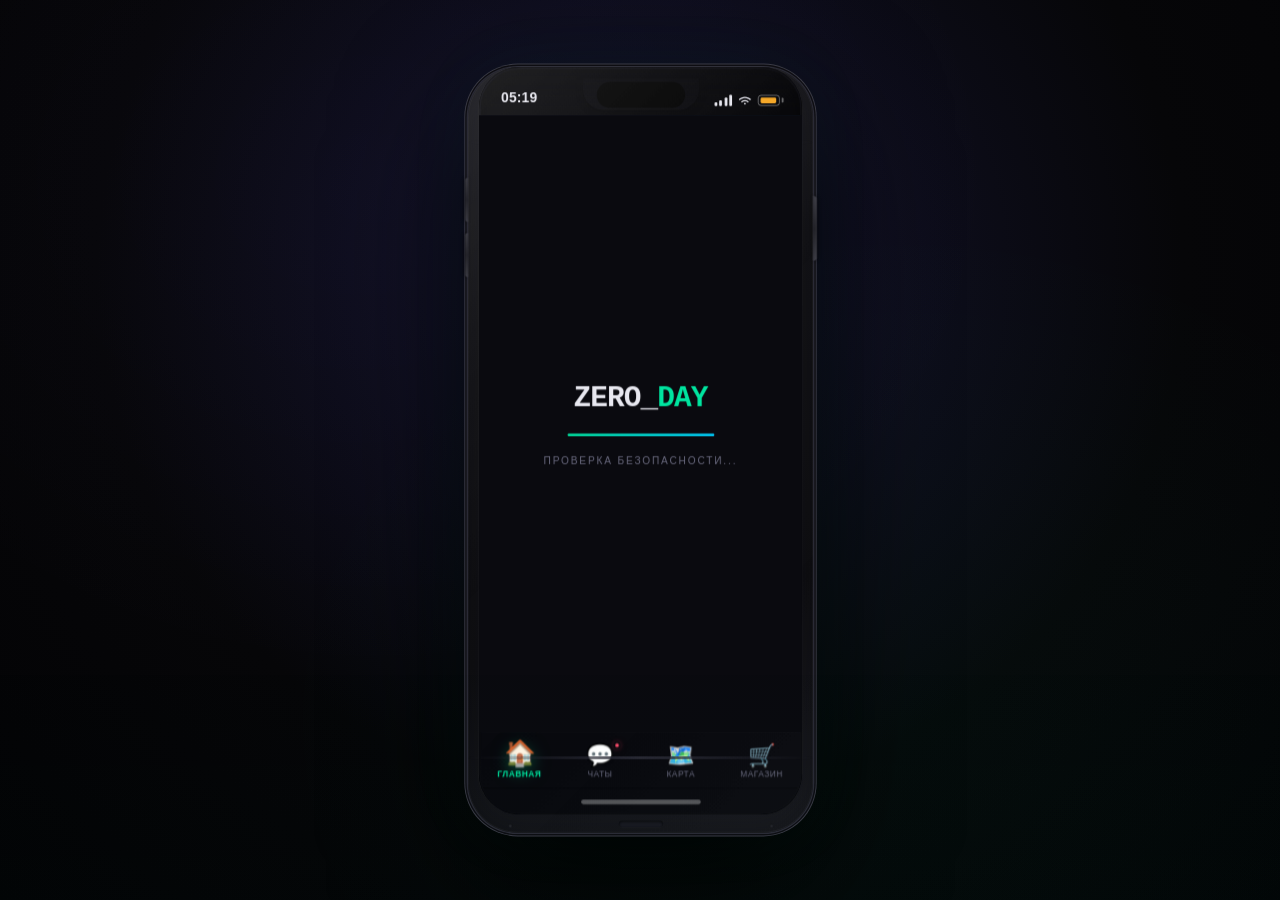
==== commit 165eaef8: "game2" ====
--- a/cybershield-summer/index.html
+++ b/cybershield-summer/index.html
@@ -58,7 +58,7 @@
           <div class="preloader-bar">
             <div class="preloader-progress" id="preloaderProgress"></div>
           </div>
-          <div class="preloader-text">Инициализация протоколов...</div>
+          <div class="preloader-text" id="preloaderText">Инициализация протоколов...</div>
         </div>
       </div>
       <div class="bottom-nav" id="bottomNav"></div>
--- a/cybershield-summer/styles.css
+++ b/cybershield-summer/styles.css
@@ -29,214 +29,58 @@
   --transition-fast:0.15s cubic-bezier(0.4,0,0.2,1);
   --transition-base:0.25s cubic-bezier(0.4,0,0.2,1);
   --transition-slow:0.4s cubic-bezier(0.4,0,0.2,1);
-  --spring:bounce 0.5s cubic-bezier(0.34,1.56,0.64,1);
 }
 
 /* ===== KEYFRAMES ===== */
-@keyframes screenIn{
-  from{opacity:0;transform:scale(0.96) translateY(8px)}
-  to{opacity:1;transform:scale(1) translateY(0)}
-}
-@keyframes screenOut{
-  from{opacity:1;transform:scale(1) translateY(0)}
-  to{opacity:0;transform:scale(0.96) translateY(-8px)}
-}
-@keyframes slideUp{
-  from{opacity:0;transform:translateY(30px)}
-  to{opacity:1;transform:translateY(0)}
-}
-@keyframes slideDown{
-  from{opacity:0;transform:translateY(-20px)}
-  to{opacity:1;transform:translateY(0)}
-}
-@keyframes slideRight{
-  from{opacity:0;transform:translateX(-20px)}
-  to{opacity:1;transform:translateX(0)}
-}
-@keyframes fadeIn{
-  from{opacity:0}
-  to{opacity:1}
-}
-@keyframes scaleIn{
-  from{opacity:0;transform:scale(0.8)}
-  to{opacity:1;transform:scale(1)}
-}
-@keyframes pulse{
-  0%,100%{transform:scale(1)}
-  50%{transform:scale(1.05)}
-}
-@keyframes pulseGlow{
-  0%,100%{box-shadow:0 0 0 0 var(--accent-glow)}
-  50%{box-shadow:0 0 20px 4px var(--accent-glow)}
-}
-@keyframes pulseGlowDanger{
-  0%,100%{box-shadow:0 0 0 0 var(--danger-glow)}
-  50%{box-shadow:0 0 20px 4px var(--danger-glow)}
-}
-@keyframes float{
-  0%,100%{transform:translateY(0)}
-  50%{transform:translateY(-6px)}
-}
-@keyframes shimmer{
-  0%{background-position:-200% 0}
-  100%{background-position:200% 0}
-}
-@keyframes scanY{
-  0%{top:0%;opacity:1}
-  50%{opacity:1}
-  100%{top:100%;opacity:0.3}
-}
-@keyframes scanPulse{
-  0%,100%{opacity:0.4}
-  50%{opacity:1}
-}
-@keyframes toastAnim{
-  0%{opacity:0;transform:translateX(-50%) translateY(-16px) scale(0.9)}
-  12%{opacity:1;transform:translateX(-50%) translateY(0) scale(1)}
-  75%{opacity:1;transform:translateX(-50%) translateY(0) scale(1)}
-  100%{opacity:0;transform:translateX(-50%) translateY(-12px) scale(0.95)}
-}
-@keyframes typingBounce{
-  0%,60%,100%{transform:translateY(0);opacity:0.3}
-  30%{transform:translateY(-4px);opacity:1}
-}
-@keyframes pinPulse{
-  0%,100%{box-shadow:0 0 0 0 var(--accent-glow)}
-  50%{box-shadow:0 0 0 12px rgba(0,229,160,0)}
-}
-@keyframes pinAppear{
-  from{opacity:0;transform:translate(-50%,-50%) scale(0)}
-  to{opacity:1;transform:translate(-50%,-50%) scale(1)}
-}
-@keyframes badgePop{
-  0%{transform:scale(0)}
-  60%{transform:scale(1.2)}
-  100%{transform:scale(1)}
-}
-@keyframes cardAppear{
-  from{opacity:0;transform:translateY(16px) scale(0.97)}
-  to{opacity:1;transform:translateY(0) scale(1)}
-}
-@keyframes staggerFade{
-  from{opacity:0;transform:translateY(12px)}
-  to{opacity:1;transform:translateY(0)}
-}
-@keyframes cursorBlink{
-  0%,50%{opacity:1}
-  51%,100%{opacity:0}
-}
-@keyframes glowRotate{
-  0%{transform:rotate(0deg)}
-  100%{transform:rotate(360deg)}
-}
-@keyframes preloaderProgress{
-  0%{width:0%}
-  30%{width:45%}
-  60%{width:75%}
-  100%{width:100%}
-}
-@keyframes preloaderFade{
-  from{opacity:1;visibility:visible}
-  to{opacity:0;visibility:hidden}
-}
-@keyframes shake{
-  0%,100%{transform:translateX(0)}
-  20%{transform:translateX(-4px)}
-  40%{transform:translateX(4px)}
-  60%{transform:translateX(-3px)}
-  80%{transform:translateX(3px)}
-}
-@keyframes successPop{
-  0%{transform:scale(0.8);opacity:0}
-  50%{transform:scale(1.05)}
-  100%{transform:scale(1);opacity:1}
-}
-@keyframes ripple{
-  0%{transform:scale(0);opacity:0.5}
-  100%{transform:scale(2.5);opacity:0}
-}
-@keyframes batteryPulse{
-  0%,100%{opacity:0.8}
-  50%{opacity:1}
-}
-@keyframes islandExpand{
-  from{width:96px;height:28px;border-radius:14px}
-  to{width:200px;height:36px;border-radius:18px}
-}
-@keyframes islandCollapse{
-  from{width:200px;height:36px;border-radius:18px}
-  to{width:96px;height:28px;border-radius:14px}
-}
+@keyframes screenIn{from{opacity:0;transform:scale(0.96) translateY(8px)}to{opacity:1;transform:scale(1) translateY(0)}}
+@keyframes screenOut{from{opacity:1;transform:scale(1) translateY(0)}to{opacity:0;transform:scale(0.96) translateY(-8px)}}
+@keyframes slideUp{from{opacity:0;transform:translateY(30px)}to{opacity:1;transform:translateY(0)}}
+@keyframes slideDown{from{opacity:0;transform:translateY(-20px)}to{opacity:1;transform:translateY(0)}}
+@keyframes slideRight{from{opacity:0;transform:translateX(-20px)}to{opacity:1;transform:translateX(0)}}
+@keyframes fadeIn{from{opacity:0}to{opacity:1}}
+@keyframes scaleIn{from{opacity:0;transform:scale(0.8)}to{opacity:1;transform:scale(1)}}
+@keyframes pulse{0%,100%{transform:scale(1)}50%{transform:scale(1.05)}}
+@keyframes pulseGlow{0%,100%{box-shadow:0 0 0 0 var(--accent-glow)}50%{box-shadow:0 0 20px 4px var(--accent-glow)}}
+@keyframes float{0%,100%{transform:translateY(0)}50%{transform:translateY(-6px)}}
+@keyframes shimmer{0%{background-position:-200% 0}100%{background-position:200% 0}}
+@keyframes scanY{0%{top:0%;opacity:1}50%{opacity:1}100%{top:100%;opacity:0.3}}
+@keyframes toastAnim{0%{opacity:0;transform:translateX(-50%) translateY(-16px) scale(0.9)}12%{opacity:1;transform:translateX(-50%) translateY(0) scale(1)}75%{opacity:1;transform:translateX(-50%) translateY(0) scale(1)}100%{opacity:0;transform:translateX(-50%) translateY(-12px) scale(0.95)}}
+@keyframes typingBounce{0%,60%,100%{transform:translateY(0);opacity:0.3}30%{transform:translateY(-4px);opacity:1}}
+@keyframes pinPulse{0%,100%{box-shadow:0 0 0 0 var(--accent-glow)}50%{box-shadow:0 0 0 12px rgba(0,229,160,0)}}
+@keyframes pinAppear{from{opacity:0;transform:translate(-50%,-50%) scale(0)}to{opacity:1;transform:translate(-50%,-50%) scale(1)}}
+@keyframes badgePop{0%{transform:scale(0)}60%{transform:scale(1.2)}100%{transform:scale(1)}}
+@keyframes cardAppear{from{opacity:0;transform:translateY(16px) scale(0.97)}to{opacity:1;transform:translateY(0) scale(1)}}
+@keyframes cursorBlink{0%,50%{opacity:1}51%,100%{opacity:0}}
+@keyframes preloaderProgress{0%{width:0%}30%{width:45%}60%{width:75%}100%{width:100%}}
+@keyframes shake{0%,100%{transform:translateX(0)}20%{transform:translateX(-4px)}40%{transform:translateX(4px)}60%{transform:translateX(-3px)}80%{transform:translateX(3px)}}
+@keyframes successPop{0%{transform:scale(0.8);opacity:0}50%{transform:scale(1.05)}100%{transform:scale(1);opacity:1}}
+@keyframes ripple{0%{transform:scale(0);opacity:0.5}100%{transform:scale(2.5);opacity:0}}
+@keyframes batteryPulse{0%,100%{opacity:0.8}50%{opacity:1}}
+@keyframes islandExpand{from{width:96px;height:28px;border-radius:14px}to{width:200px;height:36px;border-radius:18px}}
+@keyframes progressBar{from{width:0%}to{width:100%}}
+@keyframes glowPulse{0%,100%{opacity:0.6}50%{opacity:1}}
+@keyframes modalIn{from{opacity:0;transform:scale(0.9) translateY(20px)}to{opacity:1;transform:scale(1) translateY(0)}}
+@keyframes modalOut{from{opacity:1;transform:scale(1) translateY(0)}to{opacity:0;transform:scale(0.9) translateY(20px)}}
+@keyframes confetti{0%{transform:translateY(0) rotate(0deg);opacity:1}100%{transform:translateY(-100px) rotate(720deg);opacity:0}}
 
 /* ===== RESET ===== */
 *,*::before,*::after{box-sizing:border-box;margin:0;padding:0;-webkit-tap-highlight-color:transparent}
 html,body{height:100%;overflow:hidden;background:#050508;font-family:-apple-system,BlinkMacSystemFont,'Segoe UI',Roboto,'Helvetica Neue',Arial,sans-serif}
 
 /* ===== SCENE ===== */
-.scene{
-  display:flex;align-items:center;justify-content:center;
-  min-height:100vh;width:100%;
-  background:radial-gradient(ellipse at 50% 30%,#151530 0%,#060608 60%,#030305 100%);
-  padding:20px 12px;
-  perspective:1200px;
-}
-.ambient-glow{
-  position:fixed;inset:0;pointer-events:none;
-  background:radial-gradient(ellipse at 70% 80%,rgba(0,229,160,0.03) 0%,transparent 50%),
-             radial-gradient(ellipse at 30% 20%,rgba(123,95,255,0.03) 0%,transparent 50%);
-}
-.desk-reflection{
-  position:fixed;bottom:0;left:0;right:0;height:30%;
-  background:linear-gradient(180deg,transparent 0%,rgba(0,229,160,0.01) 100%);
-  pointer-events:none;
-}
+.scene{display:flex;align-items:center;justify-content:center;min-height:100vh;width:100%;background:radial-gradient(ellipse at 50% 30%,#151530 0%,#060608 60%,#030305 100%);padding:20px 12px;perspective:1200px}
+.ambient-glow{position:fixed;inset:0;pointer-events:none;background:radial-gradient(ellipse at 70% 80%,rgba(0,229,160,0.03) 0%,transparent 50%),radial-gradient(ellipse at 30% 20%,rgba(123,95,255,0.03) 0%,transparent 50%)}
+.desk-reflection{position:fixed;bottom:0;left:0;right:0;height:30%;background:linear-gradient(180deg,transparent 0%,rgba(0,229,160,0.01) 100%);pointer-events:none}
 
 /* ===== PHONE FRAME ===== */
-.phone{
-  position:relative;
-  width:375px;
-  background:linear-gradient(165deg,#1e1e24 0%,#141418 30%,#0f0f13 70%,#1a1a20 100%);
-  border-radius:54px;
-  box-shadow:
-    0 0 0 1.5px #2a2a35,
-    0 0 0 3px #0d0d12,
-    0 0 0 4px #3a3a45,
-    inset 0 0 0 1px rgba(255,255,255,0.04),
-    0 50px 140px rgba(0,0,0,0.9),
-    0 0 80px rgba(0,229,160,0.05),
-    inset 0 0 40px rgba(0,0,0,0.3);
-  flex-shrink:0;
-  transform-style:preserve-3d;
-  transition:transform 0.3s ease;
-}
+.phone{position:relative;width:375px;background:linear-gradient(165deg,#1e1e24 0%,#141418 30%,#0f0f13 70%,#1a1a20 100%);border-radius:54px;box-shadow:0 0 0 1.5px #2a2a35,0 0 0 3px #0d0d12,0 0 0 4px #3a3a45,inset 0 0 0 1px rgba(255,255,255,0.04),0 50px 140px rgba(0,0,0,0.9),0 0 80px rgba(0,229,160,0.05),inset 0 0 40px rgba(0,0,0,0.3);flex-shrink:0;transform-style:preserve-3d;transition:transform 0.3s ease}
 .phone:hover{transform:rotateX(2deg) rotateY(-2deg) scale(1.01)}
-.phone-reflection{
-  position:absolute;inset:0;border-radius:54px;pointer-events:none;z-index:200;
-  background:linear-gradient(135deg,rgba(255,255,255,0.07) 0%,rgba(255,255,255,0.02) 30%,transparent 50%,transparent 70%,rgba(255,255,255,0.01) 100%);
-}
+.phone-reflection{position:absolute;inset:0;border-radius:54px;pointer-events:none;z-index:200;background:linear-gradient(135deg,rgba(255,255,255,0.07) 0%,rgba(255,255,255,0.02) 30%,transparent 50%,transparent 70%,rgba(255,255,255,0.01) 100%)}
 
 /* PHYSICAL BUTTONS */
-.btn-power{
-  position:absolute;right:-3.5px;top:140px;
-  width:3.5px;height:70px;
-  background:linear-gradient(180deg,#3a3a42,#222228,#3a3a42);
-  border-radius:0 3px 3px 0;
-  box-shadow:1px 0 4px rgba(0,0,0,0.6),inset -1px 0 2px rgba(255,255,255,0.05);
-}
-.btn-vol-up{
-  position:absolute;left:-3.5px;top:120px;
-  width:3.5px;height:48px;
-  background:linear-gradient(180deg,#3a3a42,#222228,#3a3a42);
-  border-radius:3px 0 0 3px;
-  box-shadow:-1px 0 4px rgba(0,0,0,0.6),inset 1px 0 2px rgba(255,255,255,0.05);
-}
-.btn-vol-down{
-  position:absolute;left:-3.5px;top:180px;
-  width:3.5px;height:48px;
-  background:linear-gradient(180deg,#3a3a42,#222228,#3a3a42);
-  border-radius:3px 0 0 3px;
-  box-shadow:-1px 0 4px rgba(0,0,0,0.6),inset 1px 0 2px rgba(255,255,255,0.05);
-}
+.btn-power{position:absolute;right:-3.5px;top:140px;width:3.5px;height:70px;background:linear-gradient(180deg,#3a3a42,#222228,#3a3a42);border-radius:0 3px 3px 0;box-shadow:1px 0 4px rgba(0,0,0,0.6),inset -1px 0 2px rgba(255,255,255,0.05)}
+.btn-vol-up{position:absolute;left:-3.5px;top:120px;width:3.5px;height:48px;background:linear-gradient(180deg,#3a3a42,#222228,#3a3a42);border-radius:3px 0 0 3px;box-shadow:-1px 0 4px rgba(0,0,0,0.6),inset 1px 0 2px rgba(255,255,255,0.05)}
+.btn-vol-down{position:absolute;left:-3.5px;top:180px;width:3.5px;height:48px;background:linear-gradient(180deg,#3a3a42,#222228,#3a3a42);border-radius:3px 0 0 3px;box-shadow:-1px 0 4px rgba(0,0,0,0.6),inset 1px 0 2px rgba(255,255,255,0.05)}
 
 /* ANTENNA BANDS */
 .antenna-bands{position:absolute;inset:0;border-radius:54px;pointer-events:none;z-index:5}
@@ -245,263 +89,83 @@
 .ant-band.bottom{bottom:80px}
 
 /* NOTCH */
-.notch{
-  position:absolute;top:12px;left:50%;transform:translateX(-50%);
-  width:126px;height:34px;
-  background:#08080c;
-  border-radius:0 0 22px 22px;
-  z-index:20;
-  display:flex;align-items:center;justify-content:center;gap:10px;
-  box-shadow:0 2px 8px rgba(0,0,0,0.5),inset 0 -1px 2px rgba(255,255,255,0.03);
-}
-.notch-speaker{
-  width:54px;height:5px;
-  background:#15151a;
-  border-radius:3px;
-  box-shadow:inset 0 1px 2px rgba(0,0,0,0.9),0 1px 0 rgba(255,255,255,0.03);
-}
-.notch-camera{
-  width:12px;height:12px;border-radius:50%;
-  background:radial-gradient(circle at 35% 35%,#3a3a4a,#0d0d14);
-  border:1px solid #22222a;
-  box-shadow:inset 0 0 4px rgba(0,0,0,0.8),0 0 2px rgba(0,0,0,0.5);
-  position:relative;
-}
-.camera-lens{
-  position:absolute;inset:2px;border-radius:50%;
-  background:radial-gradient(circle at 40% 40%,#1a1a2e,#0a0a12);
-}
-.camera-glint{
-  position:absolute;top:2px;right:3px;width:3px;height:3px;border-radius:50%;
-  background:rgba(255,255,255,0.15);
-}
-.proximity-sensor{
-  width:6px;height:6px;border-radius:50%;
-  background:#0d0d12;
-  box-shadow:inset 0 1px 2px rgba(0,0,0,0.9);
-}
+.notch{position:absolute;top:12px;left:50%;transform:translateX(-50%);width:126px;height:34px;background:#08080c;border-radius:0 0 22px 22px;z-index:20;display:flex;align-items:center;justify-content:center;gap:10px;box-shadow:0 2px 8px rgba(0,0,0,0.5),inset 0 -1px 2px rgba(255,255,255,0.03)}
+.notch-speaker{width:54px;height:5px;background:#15151a;border-radius:3px;box-shadow:inset 0 1px 2px rgba(0,0,0,0.9),0 1px 0 rgba(255,255,255,0.03)}
+.notch-camera{width:12px;height:12px;border-radius:50%;background:radial-gradient(circle at 35% 35%,#3a3a4a,#0d0d14);border:1px solid #22222a;box-shadow:inset 0 0 4px rgba(0,0,0,0.8),0 0 2px rgba(0,0,0,0.5);position:relative}
+.camera-lens{position:absolute;inset:2px;border-radius:50%;background:radial-gradient(circle at 40% 40%,#1a1a2e,#0a0a12)}
+.camera-glint{position:absolute;top:2px;right:3px;width:3px;height:3px;border-radius:50%;background:rgba(255,255,255,0.15)}
+.proximity-sensor{width:6px;height:6px;border-radius:50%;background:#0d0d12;box-shadow:inset 0 1px 2px rgba(0,0,0,0.9)}
 
 /* SCREEN WRAP */
-.screen-wrap{
-  margin:0 12px;
-  padding-top:52px;
-  padding-bottom:0;
-  background:#050508;
-  border-radius:44px;
-  overflow:hidden;
-  position:relative;
-  display:flex;flex-direction:column;
-  height:812px;
-  box-shadow:inset 0 0 20px rgba(0,0,0,0.8),0 0 0 1px rgba(255,255,255,0.04);
-}
-.screen-bezel{
-  position:absolute;inset:0;border-radius:44px;
-  border:2px solid #0a0a0f;pointer-events:none;z-index:90;
-}
-.screen-glass{
-  position:absolute;inset:0;border-radius:44px;
-  background:linear-gradient(135deg,rgba(255,255,255,0.05) 0%,transparent 40%,transparent 60%,rgba(255,255,255,0.02) 100%);
-  pointer-events:none;z-index:100;
-}
+.screen-wrap{margin:0 12px;padding-top:52px;padding-bottom:0;background:#050508;border-radius:44px;overflow:hidden;position:relative;display:flex;flex-direction:column;height:812px;box-shadow:inset 0 0 20px rgba(0,0,0,0.8),0 0 0 1px rgba(255,255,255,0.04)}
+.screen-bezel{position:absolute;inset:0;border-radius:44px;border:2px solid #0a0a0f;pointer-events:none;z-index:90}
+.screen-glass{position:absolute;inset:0;border-radius:44px;background:linear-gradient(135deg,rgba(255,255,255,0.05) 0%,transparent 40%,transparent 60%,rgba(255,255,255,0.02) 100%);pointer-events:none;z-index:100}
 
 /* STATUS BAR */
-.status-bar{
-  position:absolute;top:0;left:0;right:0;
-  height:52px;
-  display:flex;align-items:flex-end;justify-content:space-between;
-  padding:0 24px 10px;
-  z-index:50;
-  background:linear-gradient(180deg,rgba(5,5,8,0.9) 0%,transparent 100%);
-  transition:background var(--transition-base);
-}
+.status-bar{position:absolute;top:0;left:0;right:0;height:52px;display:flex;align-items:flex-end;justify-content:space-between;padding:0 24px 10px;z-index:50;background:linear-gradient(180deg,rgba(5,5,8,0.9) 0%,transparent 100%);transition:background var(--transition-base)}
 .status-bar.scrolled{background:linear-gradient(180deg,rgba(5,5,8,0.98) 0%,rgba(5,5,8,0.8) 100%)}
-.sb-left .sb-time{
-  font-size:15px;font-weight:600;letter-spacing:0.2px;
-  color:var(--text);font-variant-numeric:tabular-nums;
-}
+.sb-left .sb-time{font-size:15px;font-weight:600;letter-spacing:0.2px;color:var(--text);font-variant-numeric:tabular-nums}
 .sb-center{position:absolute;left:50%;transform:translateX(-50%);bottom:8px}
-.dynamic-island{
-  width:96px;height:28px;background:#000;border-radius:14px;
-  transition:all var(--transition-slow);cursor:pointer;
-  display:flex;align-items:center;justify-content:center;
-}
-.dynamic-island.active{
-  width:200px;height:36px;border-radius:18px;
-  background:var(--surface);
-  border:1px solid var(--border);
-  animation:islandExpand 0.4s cubic-bezier(0.34,1.56,0.64,1);
-}
-.sb-right{
-  display:flex;align-items:center;gap:7px;
-}
-.sb-signal{
-  display:flex;align-items:flex-end;gap:2.5px;height:13px;
-}
-.sb-signal span{
-  width:3px;background:var(--text);border-radius:1px;
-  transition:all var(--transition-fast);
-}
+.dynamic-island{width:96px;height:28px;background:#000;border-radius:14px;transition:all var(--transition-slow);cursor:pointer;display:flex;align-items:center;justify-content:center;font-size:10px;color:var(--text);font-weight:600;overflow:hidden;white-space:nowrap}
+.dynamic-island.active{width:200px;height:36px;border-radius:18px;background:var(--surface);border:1px solid var(--border);animation:islandExpand 0.4s cubic-bezier(0.34,1.56,0.64,1)}
+.sb-right{display:flex;align-items:center;gap:7px}
+.sb-signal{display:flex;align-items:flex-end;gap:2.5px;height:13px}
+.sb-signal span{width:3px;background:var(--text);border-radius:1px;transition:all var(--transition-fast)}
 .sb-signal span:nth-child(1){height:4px}
 .sb-signal span:nth-child(2){height:6px}
 .sb-signal span:nth-child(3){height:9px}
 .sb-signal span:nth-child(4){height:12px}
 .sb-wifi{display:flex;align-items:center;color:var(--text)}
-.sb-battery{
-  display:flex;align-items:center;gap:1px;
-  border:1.5px solid rgba(255,255,255,0.4);
-  border-radius:3.5px;
-  width:24px;height:12px;
-  position:relative;padding:2px;
-  transition:border-color var(--transition-fast);
-}
-.sb-battery::after{
-  content:'';position:absolute;right:-4.5px;top:50%;transform:translateY(-50%);
-  width:2px;height:5.5px;background:rgba(255,255,255,0.4);border-radius:0 1px 1px 0;
-}
-.sb-batt-fill{
-  height:100%;width:72%;border-radius:1.5px;
-  background:var(--accent);transition:width var(--transition-base);
-  animation:batteryPulse 3s infinite;
-}
+.sb-battery{display:flex;align-items:center;gap:1px;border:1.5px solid rgba(255,255,255,0.4);border-radius:3.5px;width:24px;height:12px;position:relative;padding:2px;transition:border-color var(--transition-fast)}
+.sb-battery::after{content:'';position:absolute;right:-4.5px;top:50%;transform:translateY(-50%);width:2px;height:5.5px;background:rgba(255,255,255,0.4);border-radius:0 1px 1px 0}
+.sb-batt-fill{height:100%;width:72%;border-radius:1.5px;background:var(--accent);transition:width var(--transition-base);animation:batteryPulse 3s infinite}
 .sb-batt-fill.low{width:18%;background:var(--danger)}
 .sb-batt-fill.charging{background:var(--warn);animation:batteryPulse 1s infinite}
 
 /* APP FRAME */
-.app-frame{
-  flex:1;overflow:hidden;position:relative;
-}
+.app-frame{flex:1;overflow:hidden;position:relative}
 
 /* PRELOADER */
-.preloader{
-  position:absolute;inset:0;z-index:300;
-  background:var(--bg);
-  display:flex;flex-direction:column;align-items:center;justify-content:center;gap:20px;
-  transition:opacity 0.6s ease,visibility 0.6s ease;
-}
+.preloader{position:absolute;inset:0;z-index:300;background:var(--bg);display:flex;flex-direction:column;align-items:center;justify-content:center;gap:20px;transition:opacity 0.6s ease,visibility 0.6s ease}
 .preloader.done{opacity:0;visibility:hidden;pointer-events:none}
-.preloader-logo{
-  font-size:32px;font-weight:900;letter-spacing:-1px;color:var(--text);
-  font-family:'Courier New',monospace;animation:float 3s ease-in-out infinite;
-}
+.preloader-logo{font-size:32px;font-weight:900;letter-spacing:-1px;color:var(--text);font-family:'Courier New',monospace;animation:float 3s ease-in-out infinite}
 .preloader-logo em{color:var(--accent);font-style:normal}
-.preloader-bar{
-  width:160px;height:3px;background:var(--surface);border-radius:3px;overflow:hidden;
-}
-.preloader-progress{
-  height:100%;background:linear-gradient(90deg,var(--accent),var(--cyan));
-  border-radius:3px;width:0%;
-}
-.preloader-text{
-  font-size:11px;color:var(--muted);letter-spacing:2px;text-transform:uppercase;
-}
+.preloader-bar{width:160px;height:3px;background:var(--surface);border-radius:3px;overflow:hidden}
+.preloader-progress{height:100%;background:linear-gradient(90deg,var(--accent),var(--cyan));border-radius:3px;width:0%;animation:preloaderProgress 1.8s ease forwards}
+.preloader-text{font-size:11px;color:var(--muted);letter-spacing:2px;text-transform:uppercase}
 
 /* SCREENS */
-.screen{
-  position:absolute;inset:0;
-  display:none;flex-direction:column;
-  background:var(--bg);
-  overflow:hidden;
-}
+.screen{position:absolute;inset:0;display:none;flex-direction:column;background:var(--bg);overflow:hidden}
 .screen.active{display:flex;animation:screenIn 0.35s cubic-bezier(0.34,1.56,0.64,1)}
 .screen.exiting{animation:screenOut 0.25s ease forwards}
 
 /* BOTTOM NAV */
-.bottom-nav{
-  display:flex;
-  background:rgba(10,10,15,0.95);
-  border-top:1px solid var(--border);
-  backdrop-filter:blur(24px) saturate(1.2);
-  padding:8px 0 6px;
-  flex-shrink:0;
-  transition:transform var(--transition-base);
-}
+.bottom-nav{display:flex;background:rgba(10,10,15,0.95);border-top:1px solid var(--border);backdrop-filter:blur(24px) saturate(1.2);padding:8px 0 6px;flex-shrink:0;transition:transform var(--transition-base)}
 .bottom-nav.hidden{transform:translateY(100%)}
-.nav-item{
-  flex:1;display:flex;flex-direction:column;align-items:center;gap:3px;
-  cursor:pointer;padding:5px 0;position:relative;
-  transition:all var(--transition-fast);
-  border-radius:12px;margin:0 4px;
-}
+.nav-item{flex:1;display:flex;flex-direction:column;align-items:center;gap:3px;cursor:pointer;padding:5px 0;position:relative;transition:all var(--transition-fast);border-radius:12px;margin:0 4px}
 .nav-item:active{transform:scale(0.88);opacity:0.7}
 .nav-item:hover{background:rgba(255,255,255,0.03)}
-.nav-ico{
-  font-size:24px;line-height:1;
-  transition:all var(--transition-base);
-  filter:drop-shadow(0 0 0 transparent);
-}
-.nav-lbl{
-  font-size:9px;color:var(--muted);letter-spacing:0.6px;
-  font-weight:500;transition:all var(--transition-fast);
-}
-.nav-item.active .nav-ico{
-  transform:scale(1.15) translateY(-2px);
-  filter:drop-shadow(0 4px 8px var(--accent-glow));
-}
-.nav-item.active .nav-lbl{
-  color:var(--accent);font-weight:600;
-}
-.nav-dot{
-  position:absolute;top:2px;right:22%;
-  width:8px;height:8px;border-radius:50%;
-  background:var(--danger);
-  border:2px solid var(--bg);
-  animation:badgePop 0.4s cubic-bezier(0.34,1.56,0.64,1);
-  box-shadow:0 0 6px var(--danger-glow);
-}
+.nav-ico{font-size:24px;line-height:1;transition:all var(--transition-base);filter:drop-shadow(0 0 0 transparent)}
+.nav-lbl{font-size:9px;color:var(--muted);letter-spacing:0.6px;font-weight:500;transition:all var(--transition-fast)}
+.nav-item.active .nav-ico{transform:scale(1.15) translateY(-2px);filter:drop-shadow(0 4px 8px var(--accent-glow))}
+.nav-item.active .nav-lbl{color:var(--accent);font-weight:600}
+.nav-dot{position:absolute;top:2px;right:22%;width:8px;height:8px;border-radius:50%;background:var(--danger);border:2px solid var(--bg);animation:badgePop 0.4s cubic-bezier(0.34,1.56,0.64,1);box-shadow:0 0 6px var(--danger-glow)}
 
 /* HOME INDICATOR */
-.home-indicator{
-  height:28px;display:flex;align-items:center;justify-content:center;
-  flex-shrink:0;background:rgba(10,10,15,0.95);
-  backdrop-filter:blur(24px);
-}
-.home-indicator::before{
-  content:'';display:block;
-  width:130px;height:5px;
-  background:rgba(255,255,255,0.3);
-  border-radius:3px;
-  transition:all var(--transition-fast);
-}
+.home-indicator{height:28px;display:flex;align-items:center;justify-content:center;flex-shrink:0;background:rgba(10,10,15,0.95);backdrop-filter:blur(24px)}
+.home-indicator::before{content:'';display:block;width:130px;height:5px;background:rgba(255,255,255,0.3);border-radius:3px;transition:all var(--transition-fast)}
 .home-indicator:active::before{width:160px;background:rgba(255,255,255,0.5)}
 
 /* PHONE CHIN */
-.phone-chin{
-  height:20px;display:flex;align-items:center;justify-content:center;
-  position:relative;
-}
-.chin-port{
-  width:48px;height:7px;border-radius:4px;
-  background:#1a1a22;
-  box-shadow:inset 0 1px 3px rgba(0,0,0,0.8),0 1px 0 rgba(255,255,255,0.03);
-}
-.chin-screws{
-  position:absolute;bottom:6px;display:flex;gap:280px;
-}
-.screw{
-  width:4px;height:4px;border-radius:50%;
-  background:#2a2a32;
-  box-shadow:inset 0 1px 2px rgba(0,0,0,0.8);
-}
+.phone-chin{height:20px;display:flex;align-items:center;justify-content:center;position:relative}
+.chin-port{width:48px;height:7px;border-radius:4px;background:#1a1a22;box-shadow:inset 0 1px 3px rgba(0,0,0,0.8),0 1px 0 rgba(255,255,255,0.03)}
+.chin-screws{position:absolute;bottom:6px;display:flex;gap:280px}
+.screw{width:4px;height:4px;border-radius:50%;background:#2a2a32;box-shadow:inset 0 1px 2px rgba(0,0,0,0.8)}
 
 /* ===== SHARED COMPONENTS ===== */
-.screen-header{
-  display:flex;align-items:center;gap:12px;
-  padding:14px 18px 12px;
-  background:rgba(17,17,24,0.95);
-  border-bottom:1px solid var(--border);
-  flex-shrink:0;
-  z-index:5;backdrop-filter:blur(16px);
-  transition:all var(--transition-base);
-}
+.screen-header{display:flex;align-items:center;gap:12px;padding:14px 18px 12px;background:rgba(17,17,24,0.95);border-bottom:1px solid var(--border);flex-shrink:0;z-index:5;backdrop-filter:blur(16px);transition:all var(--transition-base)}
 .screen-header.compact{padding:10px 16px 8px}
-.back-btn{
-  width:32px;height:32px;border-radius:50%;
-  background:rgba(255,255,255,0.06);
-  display:flex;align-items:center;justify-content:center;
-  cursor:pointer;font-size:18px;color:var(--accent);
-  flex-shrink:0;transition:all var(--transition-fast);
-  border:1px solid transparent;
-}
+.back-btn{width:32px;height:32px;border-radius:50%;background:rgba(255,255,255,0.06);display:flex;align-items:center;justify-content:center;cursor:pointer;font-size:18px;color:var(--accent);flex-shrink:0;transition:all var(--transition-fast);border:1px solid transparent}
 .back-btn:hover{background:rgba(255,255,255,0.1);border-color:var(--border)}
 .back-btn:active{transform:scale(0.88);background:rgba(0,229,160,0.15)}
 .back-btn::before{content:'←'}
@@ -512,136 +176,49 @@
 
 /* ===== HOME SCREEN ===== */
 #homeScreen{background:var(--bg)}
-.home-hero{
-  padding:22px 18px 18px;
-  background:linear-gradient(160deg,#0d0d1a 0%,#0a1628 50%,#0d0d1a 100%);
-  border-bottom:1px solid var(--border);
-  position:relative;overflow:hidden;flex-shrink:0;
-}
-.home-hero::before{
-  content:'';position:absolute;top:-80px;right:-60px;
-  width:240px;height:240px;border-radius:50%;
-  background:radial-gradient(circle,rgba(0,229,160,0.08) 0%,transparent 70%);
-  pointer-events:none;animation:pulseGlow 4s ease-in-out infinite;
-}
-.home-hero::after{
-  content:'';position:absolute;bottom:-50px;left:-50px;
-  width:180px;height:180px;border-radius:50%;
-  background:radial-gradient(circle,rgba(123,95,255,0.06) 0%,transparent 70%);
-  pointer-events:none;
-}
-.hero-act{
-  font-size:10px;letter-spacing:3px;color:var(--accent);
-  text-transform:uppercase;margin-bottom:8px;
-  display:flex;align-items:center;gap:8px;
-  animation:slideDown 0.5s ease;
-}
+.home-hero{padding:22px 18px 18px;background:linear-gradient(160deg,#0d0d1a 0%,#0a1628 50%,#0d0d1a 100%);border-bottom:1px solid var(--border);position:relative;overflow:hidden;flex-shrink:0}
+.home-hero::before{content:'';position:absolute;top:-80px;right:-60px;width:240px;height:240px;border-radius:50%;background:radial-gradient(circle,rgba(0,229,160,0.08) 0%,transparent 70%);pointer-events:none;animation:pulseGlow 4s ease-in-out infinite}
+.home-hero::after{content:'';position:absolute;bottom:-50px;left:-50px;width:180px;height:180px;border-radius:50%;background:radial-gradient(circle,rgba(123,95,255,0.06) 0%,transparent 70%);pointer-events:none}
+.hero-act{font-size:10px;letter-spacing:3px;color:var(--accent);text-transform:uppercase;margin-bottom:8px;display:flex;align-items:center;gap:8px;animation:slideDown 0.5s ease}
 .hero-act::before{content:'';display:block;width:24px;height:1px;background:var(--accent)}
-.hero-title{
-  font-size:32px;font-weight:900;letter-spacing:-1.5px;color:var(--text);line-height:1.05;
-  animation:slideUp 0.6s ease 0.1s both;
-  text-shadow:0 2px 20px rgba(0,0,0,0.5);
-}
+.hero-title{font-size:32px;font-weight:900;letter-spacing:-1.5px;color:var(--text);line-height:1.05;animation:slideUp 0.6s ease 0.1s both;text-shadow:0 2px 20px rgba(0,0,0,0.5)}
 .hero-title em{color:var(--accent);font-style:normal;text-shadow:0 0 20px var(--accent-glow)}
-.hero-subtitle{
-  font-size:12px;color:var(--muted);margin:6px 0 18px;letter-spacing:1.5px;
-  animation:slideUp 0.6s ease 0.2s both;
-}
-.ep-card{
-  background:rgba(255,255,255,0.03);
-  border:1px solid rgba(0,229,160,0.2);
-  border-left:3px solid var(--accent);
-  border-radius:14px;padding:14px 14px;
-  display:flex;align-items:center;gap:12px;
-  cursor:pointer;transition:all var(--transition-base);
-  animation:slideUp 0.6s ease 0.3s both;
-  position:relative;overflow:hidden;
-}
-.ep-card::before{
-  content:'';position:absolute;inset:0;
-  background:linear-gradient(90deg,transparent,rgba(0,229,160,0.03),transparent);
-  transform:translateX(-100%);
-  transition:transform 0.6s ease;
-}
+.hero-subtitle{font-size:12px;color:var(--muted);margin:6px 0 18px;letter-spacing:1.5px;animation:slideUp 0.6s ease 0.2s both}
+.ep-card{background:rgba(255,255,255,0.03);border:1px solid rgba(0,229,160,0.2);border-left:3px solid var(--accent);border-radius:14px;padding:14px 14px;display:flex;align-items:center;gap:12px;cursor:pointer;transition:all var(--transition-base);animation:slideUp 0.6s ease 0.3s both;position:relative;overflow:hidden}
+.ep-card::before{content:'';position:absolute;inset:0;background:linear-gradient(90deg,transparent,rgba(0,229,160,0.03),transparent);transform:translateX(-100%);transition:transform 0.6s ease}
 .ep-card:hover::before{transform:translateX(100%)}
-.ep-card:hover{
-  border-color:rgba(0,229,160,0.4);
-  box-shadow:0 4px 20px rgba(0,229,160,0.08);
-  transform:translateY(-1px);
-}
+.ep-card:hover{border-color:rgba(0,229,160,0.4);box-shadow:0 4px 20px rgba(0,229,160,0.08);transform:translateY(-1px)}
 .ep-card:active{transform:scale(0.98)}
 .ep-num{font-size:10px;letter-spacing:1.5px;color:var(--accent);margin-bottom:4px;font-weight:600}
 .ep-name{font-size:14px;font-weight:700;color:var(--text)}
 .ep-meta{font-size:10px;color:var(--muted);margin-top:3px}
-.ep-play{
-  margin-left:auto;width:36px;height:36px;border-radius:50%;
-  background:var(--accent);flex-shrink:0;
-  display:flex;align-items:center;justify-content:center;
-  color:#000;font-size:13px;transition:all var(--transition-fast);
-  box-shadow:0 2px 12px var(--accent-glow);
-}
+.ep-play{margin-left:auto;width:36px;height:36px;border-radius:50%;background:var(--accent);flex-shrink:0;display:flex;align-items:center;justify-content:center;color:#000;font-size:13px;transition:all var(--transition-fast);box-shadow:0 2px 12px var(--accent-glow)}
 .ep-card:hover .ep-play{transform:scale(1.1);box-shadow:0 4px 20px var(--accent-glow)}
-.notif-strip{
-  margin:12px 18px 0;
-  background:rgba(0,229,160,0.06);
-  border:1px solid rgba(0,229,160,0.18);
-  border-radius:12px;padding:11px 14px;
-  display:flex;align-items:center;gap:10px;
-  font-size:12px;color:var(--accent);flex-shrink:0;
-  animation:slideUp 0.5s ease 0.4s both;
-  cursor:pointer;transition:all var(--transition-fast);
-}
+.ep-locked{background:rgba(255,255,255,0.02);border-color:rgba(255,255,255,0.08);border-left-color:var(--muted);cursor:not-allowed}
+.ep-locked .ep-num{color:var(--muted)}
+.ep-locked .ep-play{background:var(--muted);box-shadow:none}
+.notif-strip{margin:12px 18px 0;background:rgba(0,229,160,0.06);border:1px solid rgba(0,229,160,0.18);border-radius:12px;padding:11px 14px;display:flex;align-items:center;gap:10px;font-size:12px;color:var(--accent);flex-shrink:0;animation:slideUp 0.5s ease 0.4s both;cursor:pointer;transition:all var(--transition-fast)}
 .notif-strip:hover{background:rgba(0,229,160,0.1);border-color:rgba(0,229,160,0.3)}
 .notif-strip:active{transform:scale(0.98)}
 .home-apps{padding:16px 18px 0;flex-shrink:0}
-.section-lbl{
-  font-size:10px;letter-spacing:2.5px;color:var(--muted);text-transform:uppercase;margin-bottom:12px;
-  animation:fadeIn 0.5s ease 0.5s both;
-}
+.section-lbl{font-size:10px;letter-spacing:2.5px;color:var(--muted);text-transform:uppercase;margin-bottom:12px;animation:fadeIn 0.5s ease 0.5s both}
 .apps-grid{display:grid;grid-template-columns:repeat(3,1fr);gap:10px;margin-bottom:12px}
-.app-tile{
-  background:var(--card);
-  border:1px solid var(--border);
-  border-radius:20px;padding:16px 10px 12px;
-  display:flex;flex-direction:column;align-items:center;gap:6px;
-  cursor:pointer;transition:all var(--transition-base);
-  position:relative;overflow:hidden;
-  animation:cardAppear 0.5s ease both;
-}
+.app-tile{background:var(--card);border:1px solid var(--border);border-radius:20px;padding:16px 10px 12px;display:flex;flex-direction:column;align-items:center;gap:6px;cursor:pointer;transition:all var(--transition-base);position:relative;overflow:hidden;animation:cardAppear 0.5s ease both}
 .app-tile:nth-child(1){animation-delay:0.55s}
 .app-tile:nth-child(2){animation-delay:0.6s}
 .app-tile:nth-child(3){animation-delay:0.65s}
 .app-tile:nth-child(4){animation-delay:0.7s}
 .app-tile:nth-child(5){animation-delay:0.75s}
 .app-tile:nth-child(6){animation-delay:0.8s}
-.app-tile::before{
-  content:'';position:absolute;inset:0;
-  background:radial-gradient(circle at 50% 0%,rgba(255,255,255,0.04) 0%,transparent 60%);
-  pointer-events:none;
-}
-.app-tile:hover{
-  border-color:var(--border2);
-  transform:translateY(-2px);
-  box-shadow:var(--shadow-sm);
-}
+.app-tile::before{content:'';position:absolute;inset:0;background:radial-gradient(circle at 50% 0%,rgba(255,255,255,0.04) 0%,transparent 60%);pointer-events:none}
+.app-tile:hover{border-color:var(--border2);transform:translateY(-2px);box-shadow:var(--shadow-sm)}
 .app-tile:active{transform:scale(0.92);transition-duration:0.1s}
-.app-tile.has-badge::after{
-  content:'';position:absolute;top:10px;right:12px;
-  width:9px;height:9px;border-radius:50%;
-  background:var(--danger);border:2px solid var(--bg);
-  animation:badgePop 0.5s cubic-bezier(0.34,1.56,0.64,1);
-  box-shadow:0 0 8px var(--danger-glow);
-}
+.app-tile.has-badge::after{content:'';position:absolute;top:10px;right:12px;width:9px;height:9px;border-radius:50%;background:var(--danger);border:2px solid var(--bg);animation:badgePop 0.5s cubic-bezier(0.34,1.56,0.64,1);box-shadow:0 0 8px var(--danger-glow)}
 .app-tile-ico{font-size:28px;line-height:1;transition:transform var(--transition-fast);filter:drop-shadow(0 2px 4px rgba(0,0,0,0.3))}
 .app-tile:hover .app-tile-ico{transform:scale(1.15) translateY(-2px)}
 .app-tile-lbl{font-size:9px;color:var(--muted);letter-spacing:0.6px;text-align:center;font-weight:500}
 .stats-row{display:flex;gap:10px;padding:10px 18px 16px;flex-shrink:0}
-.stat-card{
-  flex:1;background:var(--card);border:1px solid var(--border);
-  border-radius:12px;padding:14px 10px;text-align:center;
-  transition:all var(--transition-base);
-  animation:cardAppear 0.5s ease both;
-}
+.stat-card{flex:1;background:var(--card);border:1px solid var(--border);border-radius:12px;padding:14px 10px;text-align:center;transition:all var(--transition-base);animation:cardAppear 0.5s ease both}
 .stat-card:nth-child(1){animation-delay:0.85s}
 .stat-card:nth-child(2){animation-delay:0.9s}
 .stat-card:nth-child(3){animation-delay:0.95s}
@@ -649,229 +226,106 @@
 .stat-val{font-size:22px;font-weight:800;color:var(--accent);letter-spacing:-0.5px}
 .stat-lbl{font-size:9px;color:var(--muted);letter-spacing:1.5px;margin-top:4px;font-weight:500}
 
+/* Episodes List */
+.episodes-list{padding:0 18px 16px}
+.ep-item{display:flex;align-items:center;gap:12px;padding:12px 0;border-bottom:1px solid var(--border);cursor:pointer;transition:all var(--transition-fast);animation:slideRight 0.4s ease both}
+.ep-item:hover{background:rgba(255,255,255,0.02);margin:0 -8px;padding:12px 8px;border-radius:8px}
+.ep-item:active{transform:scale(0.98)}
+.ep-item:last-child{border-bottom:none}
+.ep-status{width:8px;height:8px;border-radius:50%;flex-shrink:0}
+.ep-status.done{background:var(--accent);box-shadow:0 0 8px var(--accent-glow)}
+.ep-status.active{background:var(--warn);animation:pulseGlow 2s infinite}
+.ep-status.locked{background:var(--muted)}
+.ep-info{flex:1;min-width:0}
+.ep-info-title{font-size:13px;font-weight:700;color:var(--text)}
+.ep-info-sub{font-size:10px;color:var(--muted);margin-top:2px}
+.ep-info-theme{font-size:9px;color:var(--accent);margin-top:3px;letter-spacing:0.5px}
+.ep-stars{font-size:11px;color:var(--warn);font-weight:600;flex-shrink:0}
+
 /* ===== MESSENGER ===== */
 #messengerScreen{background:var(--bg)}
-.chat-list-item{
-  display:flex;align-items:center;gap:14px;
-  padding:14px 18px;border-bottom:1px solid var(--border);
-  cursor:pointer;transition:all var(--transition-fast);
-  animation:slideRight 0.4s ease both;
-}
+.chat-list-item{display:flex;align-items:center;gap:14px;padding:14px 18px;border-bottom:1px solid var(--border);cursor:pointer;transition:all var(--transition-fast);animation:slideRight 0.4s ease both}
 .chat-list-item:nth-child(1){animation-delay:0.1s}
 .chat-list-item:nth-child(2){animation-delay:0.2s}
 .chat-list-item:nth-child(3){animation-delay:0.3s}
+.chat-list-item:nth-child(4){animation-delay:0.4s}
+.chat-list-item:nth-child(5){animation-delay:0.5s}
 .chat-list-item:hover{background:rgba(255,255,255,0.03)}
 .chat-list-item:active{background:rgba(255,255,255,0.05);transform:scale(0.99)}
-.chat-avatar{
-  width:50px;height:50px;border-radius:50%;
-  display:flex;align-items:center;justify-content:center;
-  font-size:16px;font-weight:700;color:#fff;flex-shrink:0;
-  position:relative;transition:transform var(--transition-fast);
-  box-shadow:0 2px 8px rgba(0,0,0,0.4);
-}
+.chat-avatar{width:50px;height:50px;border-radius:50%;display:flex;align-items:center;justify-content:center;font-size:16px;font-weight:700;color:#fff;flex-shrink:0;position:relative;transition:transform var(--transition-fast);box-shadow:0 2px 8px rgba(0,0,0,0.4)}
 .chat-list-item:hover .chat-avatar{transform:scale(1.05)}
-.avatar-online::after{
-  content:'';position:absolute;bottom:2px;right:2px;
-  width:12px;height:12px;border-radius:50%;
-  background:var(--accent);border:2.5px solid var(--bg);
-  box-shadow:0 0 6px var(--accent-glow);
-  animation:pulseGlow 2s infinite;
-}
+.avatar-online::after{content:'';position:absolute;bottom:2px;right:2px;width:12px;height:12px;border-radius:50%;background:var(--accent);border:2.5px solid var(--bg);box-shadow:0 0 6px var(--accent-glow);animation:pulseGlow 2s infinite}
 .chat-info{flex:1;min-width:0}
 .chat-name{font-size:14px;font-weight:700;color:var(--text);transition:color var(--transition-fast)}
 .chat-preview{font-size:12px;color:var(--muted);margin-top:3px;white-space:nowrap;overflow:hidden;text-overflow:ellipsis;transition:color var(--transition-fast)}
 .chat-meta{text-align:right;flex-shrink:0}
 .chat-time{font-size:10px;color:var(--muted);margin-bottom:5px;font-variant-numeric:tabular-nums}
-.chat-unread{
-  background:var(--accent);color:#000;
-  font-size:10px;font-weight:700;
-  border-radius:10px;padding:3px 7px;
-  display:inline-block;
-  animation:badgePop 0.4s cubic-bezier(0.34,1.56,0.64,1);
-  box-shadow:0 0 8px var(--accent-glow);
-}
+.chat-unread{background:var(--accent);color:#000;font-size:10px;font-weight:700;border-radius:10px;padding:3px 7px;display:inline-block;animation:badgePop 0.4s cubic-bezier(0.34,1.56,0.64,1);box-shadow:0 0 8px var(--accent-glow)}
 
 /* CHAT DETAIL */
 #chatScreen{background:var(--bg)}
-.chat-bg{
-  flex:1;overflow-y:auto;padding:14px 16px;
-  display:flex;flex-direction:column;gap:10px;
-  background:linear-gradient(180deg,rgba(0,229,160,0.015) 0%,var(--bg) 100%);
-  scroll-behavior:smooth;
-}
+.chat-bg{flex:1;overflow-y:auto;padding:14px 16px;display:flex;flex-direction:column;gap:10px;background:linear-gradient(180deg,rgba(0,229,160,0.015) 0%,var(--bg) 100%);scroll-behavior:smooth}
 .chat-bg::-webkit-scrollbar{display:none}
-.bubble{
-  max-width:82%;padding:10px 14px;
-  font-size:13px;line-height:1.55;
-  word-break:break-word;position:relative;
-  animation:slideUp 0.3s ease both;
-}
-.bubble-in{
-  background:var(--card);
-  border:1px solid var(--border);
-  border-radius:16px 16px 16px 4px;
-  align-self:flex-start;color:var(--text);
-  box-shadow:var(--shadow-sm);
-}
-.bubble-out{
-  background:linear-gradient(135deg,var(--accent2),#6a4de8);
-  border-radius:16px 16px 4px 16px;
-  align-self:flex-end;color:#fff;
-  box-shadow:0 2px 12px var(--accent2-glow);
-}
-.bubble-system{
-  align-self:center;font-size:10px;color:var(--muted);
-  background:rgba(255,255,255,0.04);
-  border-radius:20px;padding:5px 14px;
-  letter-spacing:0.5px;
-  animation:fadeIn 0.3s ease;
-}
+.bubble{max-width:82%;padding:10px 14px;font-size:13px;line-height:1.55;word-break:break-word;position:relative;animation:slideUp 0.3s ease both}
+.bubble-in{background:var(--card);border:1px solid var(--border);border-radius:16px 16px 16px 4px;align-self:flex-start;color:var(--text);box-shadow:var(--shadow-sm)}
+.bubble-out{background:linear-gradient(135deg,var(--accent2),#6a4de8);border-radius:16px 16px 4px 16px;align-self:flex-end;color:#fff;box-shadow:0 2px 12px var(--accent2-glow)}
+.bubble-system{align-self:center;font-size:10px;color:var(--muted);background:rgba(255,255,255,0.04);border-radius:20px;padding:5px 14px;letter-spacing:0.5px;animation:fadeIn 0.3s ease}
 .bub-time{font-size:10px;opacity:0.5;margin-top:4px;text-align:right;font-variant-numeric:tabular-nums}
-.typing-bub{
-  display:flex;gap:5px;align-items:center;padding:10px 14px;
-  background:var(--card);border:1px solid var(--border);
-  border-radius:16px 16px 16px 4px;align-self:flex-start;
-  display:none;
-  box-shadow:var(--shadow-sm);
-}
+.typing-bub{display:flex;gap:5px;align-items:center;padding:10px 14px;background:var(--card);border:1px solid var(--border);border-radius:16px 16px 16px 4px;align-self:flex-start;display:none;box-shadow:var(--shadow-sm)}
 .td{width:7px;height:7px;border-radius:50%;background:var(--muted);animation:typingBounce 1.4s infinite}
 .td:nth-child(2){animation-delay:.25s}.td:nth-child(3){animation-delay:.5s}
-.choices-wrap{
-  padding:12px 16px 14px;
-  border-top:1px solid var(--border);
-  background:rgba(17,17,24,0.98);flex-shrink:0;
-  backdrop-filter:blur(16px);
-  animation:slideUp 0.4s ease;
-}
+.choices-wrap{padding:12px 16px 14px;border-top:1px solid var(--border);background:rgba(17,17,24,0.98);flex-shrink:0;backdrop-filter:blur(16px);animation:slideUp 0.4s ease}
 .choices-lbl{font-size:10px;letter-spacing:1.5px;color:var(--muted);margin-bottom:9px;text-transform:uppercase;font-weight:600}
-.choice{
-  background:var(--card);border:1.5px solid var(--border);
-  border-radius:12px;padding:12px 14px;
-  color:var(--text);font-family:-apple-system,BlinkMacSystemFont,'Segoe UI',Roboto,sans-serif;font-size:12px;
-  cursor:pointer;width:100%;text-align:left;
-  margin-bottom:7px;transition:all var(--transition-fast);
-  display:flex;gap:10px;align-items:flex-start;
-  position:relative;overflow:hidden;
-}
+.choice{background:var(--card);border:1.5px solid var(--border);border-radius:12px;padding:12px 14px;color:var(--text);font-family:-apple-system,BlinkMacSystemFont,'Segoe UI',Roboto,sans-serif;font-size:12px;cursor:pointer;width:100%;text-align:left;margin-bottom:7px;transition:all var(--transition-fast);display:flex;gap:10px;align-items:flex-start;position:relative;overflow:hidden}
 .choice:last-child{margin-bottom:0}
-.choice::before{
-  content:'';position:absolute;left:0;top:0;bottom:0;width:3px;
-  background:var(--accent);opacity:0;transition:opacity var(--transition-fast);
-}
+.choice::before{content:'';position:absolute;left:0;top:0;bottom:0;width:3px;background:var(--accent);opacity:0;transition:opacity var(--transition-fast)}
 .choice:hover{border-color:var(--accent);background:rgba(0,229,160,0.04)}
 .choice:hover::before{opacity:1}
 .choice:active{transform:scale(0.98)}
 .choice.bad:hover{border-color:var(--danger);background:rgba(255,74,106,0.04)}
 .choice.bad:hover::before{background:var(--danger)}
-.choice.selected{
-  border-color:var(--accent);background:rgba(0,229,160,0.08);
-  box-shadow:0 0 12px rgba(0,229,160,0.1);
-}
+.choice.selected{border-color:var(--accent);background:rgba(0,229,160,0.08);box-shadow:0 0 12px rgba(0,229,160,0.1)}
 .choice.selected::before{opacity:1}
-.choice-key{
-  font-size:11px;opacity:0.5;flex-shrink:0;margin-top:1px;
-  font-family:'Courier New',monospace;font-weight:700;
-  background:rgba(255,255,255,0.06);padding:2px 6px;border-radius:4px;
-}
+.choice-key{font-size:11px;opacity:0.5;flex-shrink:0;margin-top:1px;font-family:'Courier New',monospace;font-weight:700;background:rgba(255,255,255,0.06);padding:2px 6px;border-radius:4px}
 .choice:hover .choice-key{opacity:0.8}
 
 /* ===== GALLERY ===== */
 #galleryScreen{background:var(--bg)}
-.gal-grid{
-  display:grid;grid-template-columns:repeat(3,1fr);gap:3px;
-  padding:3px;flex:1;overflow-y:auto;
-}
+.gal-grid{display:grid;grid-template-columns:repeat(3,1fr);gap:3px;padding:3px;flex:1;overflow-y:auto}
 .gal-grid::-webkit-scrollbar{display:none}
-.gal-thumb{
-  aspect-ratio:1;background:var(--card);
-  display:flex;align-items:center;justify-content:center;
-  font-size:36px;cursor:pointer;position:relative;
-  transition:all var(--transition-base);overflow:hidden;
-  animation:scaleIn 0.4s ease both;
-}
+.gal-thumb{aspect-ratio:1;background:var(--card);display:flex;align-items:center;justify-content:center;font-size:36px;cursor:pointer;position:relative;transition:all var(--transition-base);overflow:hidden;animation:scaleIn 0.4s ease both}
 .gal-thumb:nth-child(1){animation-delay:0.05s}
 .gal-thumb:nth-child(2){animation-delay:0.1s}
 .gal-thumb:nth-child(3){animation-delay:0.15s}
 .gal-thumb:nth-child(4){animation-delay:0.2s}
 .gal-thumb:nth-child(5){animation-delay:0.25s}
 .gal-thumb:nth-child(6){animation-delay:0.3s}
+.gal-thumb:nth-child(7){animation-delay:0.35s}
+.gal-thumb:nth-child(8){animation-delay:0.4s}
 .gal-thumb:hover{transform:scale(0.96);z-index:2}
 .gal-thumb:active{transform:scale(0.92)}
-.gal-thumb.flagged::after{
-  content:'!';position:absolute;top:6px;right:6px;
-  width:18px;height:18px;border-radius:50%;
-  background:var(--danger);color:#fff;
-  font-size:11px;font-weight:700;
-  display:flex;align-items:center;justify-content:center;
-  animation:badgePop 0.4s ease;
-  box-shadow:0 0 8px var(--danger-glow);
-}
-.gal-thumb.analyzed::after{
-  content:'✓';position:absolute;top:6px;right:6px;
-  width:18px;height:18px;border-radius:50%;
-  background:var(--accent);color:#000;
-  font-size:10px;font-weight:700;
-  display:flex;align-items:center;justify-content:center;
-  animation:badgePop 0.4s ease;
-  box-shadow:0 0 8px var(--accent-glow);
-}
+.gal-thumb.flagged::after{content:'!';position:absolute;top:6px;right:6px;width:18px;height:18px;border-radius:50%;background:var(--danger);color:#fff;font-size:11px;font-weight:700;display:flex;align-items:center;justify-content:center;animation:badgePop 0.4s ease;box-shadow:0 0 8px var(--danger-glow)}
+.gal-thumb.analyzed::after{content:'✓';position:absolute;top:6px;right:6px;width:18px;height:18px;border-radius:50%;background:var(--accent);color:#000;font-size:10px;font-weight:700;display:flex;align-items:center;justify-content:center;animation:badgePop 0.4s ease;box-shadow:0 0 8px var(--accent-glow)}
 .gal-thumb.analyzed{background:rgba(0,229,160,0.03)}
+.gal-ep-label{position:absolute;bottom:4px;left:4px;font-size:8px;color:var(--muted);background:rgba(0,0,0,0.7);padding:2px 5px;border-radius:3px}
 
 /* Detail overlay */
-#galDetailOverlay{
-  position:absolute;inset:0;z-index:20;
-  background:var(--bg);display:none;flex-direction:column;
-  animation:screenIn 0.3s ease;
-}
+#galDetailOverlay{position:absolute;inset:0;z-index:20;background:var(--bg);display:none;flex-direction:column;animation:screenIn 0.3s ease}
 #galDetailOverlay.open{display:flex}
-.gal-detail-img{
-  flex:1;background:#060608;
-  display:flex;align-items:center;justify-content:center;
-  font-size:90px;position:relative;overflow:hidden;
-}
-.scan-anim{
-  position:absolute;left:0;right:0;height:3px;
-  background:linear-gradient(90deg,transparent,var(--accent),transparent);
-  animation:scanY 2s linear infinite;display:none;
-  box-shadow:0 0 12px var(--accent-glow);
-}
-.gal-scan-overlay{
-  position:absolute;inset:0;pointer-events:none;display:none;
-  background:repeating-linear-gradient(0deg,rgba(0,229,160,0.03) 0px,transparent 2px,transparent 4px);
-  animation:scanPulse 1s infinite;
-}
-.exif-panel{
-  background:rgba(17,17,24,0.98);border-top:1px solid var(--border);
-  padding:14px 18px;flex-shrink:0;max-height:200px;overflow-y:auto;
-  backdrop-filter:blur(16px);
-}
+.gal-detail-img{flex:1;background:#060608;display:flex;align-items:center;justify-content:center;font-size:90px;position:relative;overflow:hidden}
+.scan-anim{position:absolute;left:0;right:0;height:3px;background:linear-gradient(90deg,transparent,var(--accent),transparent);animation:scanY 2s linear infinite;display:none;box-shadow:0 0 12px var(--accent-glow)}
+.gal-scan-overlay{position:absolute;inset:0;pointer-events:none;display:none;background:repeating-linear-gradient(0deg,rgba(0,229,160,0.03) 0px,transparent 2px,transparent 4px);animation:scanPulse 1s infinite}
+.exif-panel{background:rgba(17,17,24,0.98);border-top:1px solid var(--border);padding:14px 18px;flex-shrink:0;max-height:200px;overflow-y:auto;backdrop-filter:blur(16px)}
 .exif-panel::-webkit-scrollbar{display:none}
-.exif-row{
-  display:flex;justify-content:space-between;align-items:baseline;
-  padding:6px 0;border-bottom:1px solid rgba(255,255,255,0.04);
-  font-size:12px;transition:background var(--transition-fast);
-}
+.exif-row{display:flex;justify-content:space-between;align-items:baseline;padding:6px 0;border-bottom:1px solid rgba(255,255,255,0.04);font-size:12px;transition:background var(--transition-fast)}
 .exif-row:hover{background:rgba(255,255,255,0.02)}
 .exif-row:last-child{border-bottom:none}
 .exif-k{color:var(--muted);font-weight:500}
 .exif-v{color:var(--cyan);text-align:right;max-width:60%;word-break:break-all;font-weight:500}
 .exif-v.danger{color:var(--danger);font-weight:600}
 .exif-v.ok{color:var(--accent);font-weight:600}
-.analyze-btn{
-  margin:12px 18px;padding:13px;
-  background:transparent;border:1.5px solid var(--accent);
-  border-radius:12px;color:var(--accent);
-  font-family:-apple-system,BlinkMacSystemFont,'Segoe UI',Roboto,sans-serif;
-  font-size:13px;font-weight:700;
-  cursor:pointer;letter-spacing:0.5px;width:calc(100% - 36px);
-  transition:all var(--transition-fast);flex-shrink:0;
-  position:relative;overflow:hidden;
-}
-.analyze-btn::before{
-  content:'';position:absolute;inset:0;
-  background:linear-gradient(90deg,transparent,rgba(0,229,160,0.1),transparent);
-  transform:translateX(-100%);transition:transform 0.6s ease;
-}
+.analyze-btn{margin:12px 18px;padding:13px;background:transparent;border:1.5px solid var(--accent);border-radius:12px;color:var(--accent);font-family:-apple-system,BlinkMacSystemFont,'Segoe UI',Roboto,sans-serif;font-size:13px;font-weight:700;cursor:pointer;letter-spacing:0.5px;width:calc(100% - 36px);transition:all var(--transition-fast);flex-shrink:0;position:relative;overflow:hidden}
+.analyze-btn::before{content:'';position:absolute;inset:0;background:linear-gradient(90deg,transparent,rgba(0,229,160,0.1),transparent);transform:translateX(-100%);transition:transform 0.6s ease}
 .analyze-btn:hover::before{transform:translateX(100%)}
 .analyze-btn:hover{background:rgba(0,229,160,0.06);box-shadow:0 0 20px rgba(0,229,160,0.1)}
 .analyze-btn:active{transform:scale(0.97)}
@@ -879,18 +333,8 @@
 
 /* ===== BROWSER ===== */
 #browserScreen{background:var(--bg)}
-.url-bar-wrap{
-  display:flex;align-items:center;gap:10px;
-  padding:10px 16px 12px;
-  background:rgba(17,17,24,0.98);border-bottom:1px solid var(--border);
-  flex-shrink:0;backdrop-filter:blur(16px);
-}
-.url-bar{
-  flex:1;background:var(--card);border:1.5px solid var(--border);
-  border-radius:10px;padding:8px 12px;
-  display:flex;align-items:center;gap:8px;
-  font-size:12px;transition:border-color var(--transition-fast);
-}
+.url-bar-wrap{display:flex;align-items:center;gap:10px;padding:10px 16px 12px;background:rgba(17,17,24,0.98);border-bottom:1px solid var(--border);flex-shrink:0;backdrop-filter:blur(16px)}
+.url-bar{flex:1;background:var(--card);border:1.5px solid var(--border);border-radius:10px;padding:8px 12px;display:flex;align-items:center;gap:8px;font-size:12px;transition:border-color var(--transition-fast)}
 .url-bar:focus-within{border-color:var(--border2)}
 .url-lock{font-size:13px;transition:transform var(--transition-fast)}
 .url-lock.http{color:var(--warn);animation:shake 0.5s ease}
@@ -898,133 +342,48 @@
 .url-txt{color:var(--text);flex:1;overflow:hidden;text-overflow:ellipsis;white-space:nowrap;font-weight:500}
 .site-content{flex:1;overflow-y:auto}
 .site-content::-webkit-scrollbar{display:none}
-.site-topbar{
-  background:linear-gradient(180deg,#0e1a2e,#0c1620);
-  padding:16px 18px 12px;
-  border-bottom:2px solid #1e4a8a;
-}
+.site-topbar{background:linear-gradient(180deg,#0e1a2e,#0c1620);padding:16px 18px 12px;border-bottom:2px solid #1e4a8a}
 .site-logo{font-size:19px;font-weight:800;color:#4a9eff;margin-bottom:3px}
 .site-tagline{font-size:11px;color:#5a7a99}
 .site-nav-row{display:flex;gap:16px;margin-top:10px}
-.site-nav-item{
-  font-size:11px;color:#4a9eff;text-decoration:underline;cursor:pointer;
-  transition:all var(--transition-fast);padding:2px 0;
-}
+.site-nav-item{font-size:11px;color:#4a9eff;text-decoration:underline;cursor:pointer;transition:all var(--transition-fast);padding:2px 0}
 .site-nav-item:hover{color:#6ab8ff}
 .site-body{padding:16px 18px}
-.phish-warning{
-  background:rgba(245,166,35,0.08);border:1.5px solid rgba(245,166,35,0.3);
-  border-radius:12px;padding:13px 15px;margin-bottom:14px;
-  animation:slideUp 0.4s ease;
-}
+.phish-warning{background:rgba(245,166,35,0.08);border:1.5px solid rgba(245,166,35,0.3);border-radius:12px;padding:13px 15px;margin-bottom:14px;animation:slideUp 0.4s ease}
 .phish-w-title{color:var(--warn);font-size:13px;font-weight:700;margin-bottom:5px}
 .phish-w-txt{color:#c8a860;font-size:12px;line-height:1.5}
 .site-headline{font-size:17px;font-weight:800;color:var(--text);margin-bottom:6px;line-height:1.3}
 .site-meta{font-size:11px;color:var(--muted);margin-bottom:12px}
 .site-para{font-size:12px;color:#9898a8;line-height:1.7;margin-bottom:14px}
-.flags-box{
-  background:rgba(255,74,106,0.05);border:1.5px solid rgba(255,74,106,0.18);
-  border-radius:12px;padding:14px;
-  animation:slideUp 0.5s ease 0.2s both;
-}
+.flags-box{background:rgba(255,74,106,0.05);border:1.5px solid rgba(255,74,106,0.18);border-radius:12px;padding:14px;animation:slideUp 0.5s ease 0.2s both}
 .flags-title{color:var(--danger);font-size:12px;font-weight:800;letter-spacing:1px;margin-bottom:11px}
-.flag-row{
-  display:flex;align-items:flex-start;gap:11px;
-  padding:6px 0;cursor:pointer;transition:all var(--transition-fast);
-  font-size:12px;color:#bb7070;border-radius:6px;
-}
+.flag-row{display:flex;align-items:flex-start;gap:11px;padding:6px 0;cursor:pointer;transition:all var(--transition-fast);font-size:12px;color:#bb7070;border-radius:6px}
 .flag-row:hover{color:var(--danger);background:rgba(255,74,106,0.04);padding:6px 8px;margin:0 -8px}
 .flag-row:active{transform:scale(0.98)}
 .flag-row.found{color:var(--accent);background:rgba(0,229,160,0.04);padding:6px 8px;margin:0 -8px}
 .flag-row.found:hover{background:rgba(0,229,160,0.06)}
-.flag-chk{
-  width:17px;height:17px;border-radius:4px;
-  border:2px solid currentColor;flex-shrink:0;
-  display:flex;align-items:center;justify-content:center;
-  font-size:10px;font-weight:700;margin-top:1px;
-  transition:all var(--transition-fast);
-}
-.flag-row.found .flag-chk{
-  background:var(--accent);border-color:var(--accent);color:#000;
-  animation:scaleIn 0.3s ease;
-}
-.flags-success{
-  display:none;margin-top:12px;padding:11px;
-  background:rgba(0,229,160,0.08);border-radius:10px;
-  font-size:12px;color:var(--accent);line-height:1.5;
-  animation:successPop 0.5s cubic-bezier(0.34,1.56,0.64,1);
-  border:1px solid rgba(0,229,160,0.2);
-}
+.flag-chk{width:17px;height:17px;border-radius:4px;border:2px solid currentColor;flex-shrink:0;display:flex;align-items:center;justify-content:center;font-size:10px;font-weight:700;margin-top:1px;transition:all var(--transition-fast)}
+.flag-row.found .flag-chk{background:var(--accent);border-color:var(--accent);color:#000;animation:scaleIn 0.3s ease}
+.flags-success{display:none;margin-top:12px;padding:11px;background:rgba(0,229,160,0.08);border-radius:10px;font-size:12px;color:var(--accent);line-height:1.5;animation:successPop 0.5s cubic-bezier(0.34,1.56,0.64,1);border:1.5px solid rgba(0,229,160,0.2)}
 
 /* ===== MAP ===== */
 #mapScreen{background:var(--bg)}
-.map-canvas{
-  flex:1;position:relative;background:#08080e;overflow:hidden;
-}
-.map-grid-lines{
-  position:absolute;inset:0;
-  background-image:
-    linear-gradient(rgba(0,229,160,0.035) 1px,transparent 1px),
-    linear-gradient(90deg,rgba(0,229,160,0.035) 1px,transparent 1px);
-  background-size:32px 32px;
-  animation:fadeIn 1s ease;
-}
-.map-glow{
-  position:absolute;top:40%;left:30%;
-  width:140px;height:140px;border-radius:50%;
-  background:radial-gradient(circle,rgba(0,229,160,0.08) 0%,transparent 70%);
-  pointer-events:none;animation:pulseGlow 3s ease-in-out infinite;
-}
-.loc-pin{
-  position:absolute;transform:translate(-50%,-50%);
-  display:flex;flex-direction:column;align-items:center;
-  cursor:pointer;user-select:none;
-  animation:pinAppear 0.5s cubic-bezier(0.34,1.56,0.64,1) both;
-  transition:transform var(--transition-fast);
-}
+.map-canvas{flex:1;position:relative;background:#08080e;overflow:hidden}
+.map-grid-lines{position:absolute;inset:0;background-image:linear-gradient(rgba(0,229,160,0.035) 1px,transparent 1px),linear-gradient(90deg,rgba(0,229,160,0.035) 1px,transparent 1px);background-size:32px 32px;animation:fadeIn 1s ease}
+.map-glow{position:absolute;top:40%;left:30%;width:140px;height:140px;border-radius:50%;background:radial-gradient(circle,rgba(0,229,160,0.08) 0%,transparent 70%);pointer-events:none;animation:pulseGlow 3s ease-in-out infinite}
+.loc-pin{position:absolute;transform:translate(-50%,-50%);display:flex;flex-direction:column;align-items:center;cursor:pointer;user-select:none;animation:pinAppear 0.5s cubic-bezier(0.34,1.56,0.64,1) both;transition:transform var(--transition-fast)}
 .loc-pin:hover{transform:translate(-50%,-50%) scale(1.1);z-index:10}
 .loc-pin:active{transform:translate(-50%,-50%) scale(0.95)}
-.pin-circle{
-  width:18px;height:18px;border-radius:50%;
-  border:3px solid;position:relative;
-  transition:all var(--transition-fast);
-  box-shadow:0 0 8px currentColor;
-}
-.pin-circle::after{
-  content:'';position:absolute;inset:3px;
-  border-radius:50%;background:currentColor;opacity:0.7;
-}
+.pin-circle{width:18px;height:18px;border-radius:50%;border:3px solid;position:relative;transition:all var(--transition-fast);box-shadow:0 0 8px currentColor}
+.pin-circle::after{content:'';position:absolute;inset:3px;border-radius:50%;background:currentColor;opacity:0.7}
 .pin-pulse{animation:pinPulse 2.5s infinite}
-.pin-lbl{
-  font-size:10px;color:var(--text);background:rgba(0,0,0,0.9);
-  border:1px solid var(--border);border-radius:6px;
-  padding:3px 8px;margin-top:5px;white-space:nowrap;
-  backdrop-filter:blur(8px);
-  box-shadow:var(--shadow-sm);
-}
+.pin-lbl{font-size:10px;color:var(--text);background:rgba(0,0,0,0.9);border:1px solid var(--border);border-radius:6px;padding:3px 8px;margin-top:5px;white-space:nowrap;backdrop-filter:blur(8px);box-shadow:var(--shadow-sm)}
 .pin-status{font-size:9px;margin-top:3px;letter-spacing:0.5px;font-weight:500}
-.map-panel{
-  position:absolute;bottom:0;left:0;right:0;
-  background:rgba(17,17,24,0.98);
-  border-top:1px solid var(--border);
-  backdrop-filter:blur(24px) saturate(1.2);
-  padding:18px 18px 14px;
-  transform:translateY(105%);transition:transform 0.35s cubic-bezier(0.34,1.56,0.64,1);
-  box-shadow:0 -8px 32px rgba(0,0,0,0.5);
-}
+.map-panel{position:absolute;bottom:0;left:0;right:0;background:rgba(17,17,24,0.98);border-top:1px solid var(--border);backdrop-filter:blur(24px) saturate(1.2);padding:18px 18px 14px;transform:translateY(105%);transition:transform 0.35s cubic-bezier(0.34,1.56,0.64,1);box-shadow:0 -8px 32px rgba(0,0,0,0.5)}
 .map-panel.open{transform:translateY(0)}
 .map-panel-name{font-size:16px;font-weight:800;color:var(--text);margin-bottom:5px}
 .map-panel-desc{font-size:12px;color:var(--muted);line-height:1.6;margin-bottom:14px}
-.map-go-btn{
-  background:var(--accent);color:#000;
-  border:none;border-radius:12px;
-  padding:14px;width:100%;
-  font-family:-apple-system,BlinkMacSystemFont,'Segoe UI',Roboto,sans-serif;
-  font-size:13px;font-weight:700;
-  cursor:pointer;letter-spacing:0.5px;
-  transition:all var(--transition-fast);
-  box-shadow:0 4px 16px var(--accent-glow);
-}
+.map-go-btn{background:var(--accent);color:#000;border:none;border-radius:12px;padding:14px;width:100%;font-family:-apple-system,BlinkMacSystemFont,'Segoe UI',Roboto,sans-serif;font-size:13px;font-weight:700;cursor:pointer;letter-spacing:0.5px;transition:all var(--transition-fast);box-shadow:0 4px 16px var(--accent-glow)}
 .map-go-btn:hover{transform:translateY(-1px);box-shadow:0 6px 24px var(--accent-glow)}
 .map-go-btn:active{transform:scale(0.97)}
 .map-go-btn.locked{background:var(--muted);cursor:not-allowed;box-shadow:none}
@@ -1034,105 +393,39 @@
 
 /* ===== TERMINAL ===== */
 #terminalScreen{background:#050508}
-.term-topbar{
-  display:flex;align-items:center;gap:10px;
-  padding:12px 16px;background:#0d0d14;
-  border-bottom:1px solid var(--border);flex-shrink:0;
-}
+.term-topbar{display:flex;align-items:center;gap:10px;padding:12px 16px;background:#0d0d14;border-bottom:1px solid var(--border);flex-shrink:0}
 .term-dots{display:flex;gap:7px}
 .tdot{width:12px;height:12px;border-radius:50%;transition:transform var(--transition-fast)}
 .tdot:hover{transform:scale(1.2)}
 .tdot-r{background:#ff5f57}.tdot-y{background:#ffbd2e}.tdot-g{background:#28c840}
 .term-title-txt{flex:1;text-align:center;font-size:12px;color:var(--muted);font-weight:500}
-.term-body{
-  flex:1;overflow-y:auto;padding:16px 18px;
-  font-size:13px;line-height:1.8;
-  scroll-behavior:smooth;
-}
+.term-body{flex:1;overflow-y:auto;padding:16px 18px;font-size:13px;line-height:1.8;scroll-behavior:smooth}
 .term-body::-webkit-scrollbar{display:none}
-.t-g{color:#28c840;font-weight:600}.t-c{color:var(--cyan);font-weight:600}
-.t-r{color:var(--danger);font-weight:600}.t-y{color:var(--warn);font-weight:600}
-.t-d{color:var(--muted)}.t-w{color:var(--text)}.t-a{color:var(--accent);font-weight:700}
+.t-g{color:#28c840;font-weight:600}.t-c{color:var(--cyan);font-weight:600}.t-r{color:var(--danger);font-weight:600}.t-y{color:var(--warn);font-weight:600}.t-d{color:var(--muted)}.t-w{color:var(--text)}.t-a{color:var(--accent);font-weight:700}
 .term-br{height:8px}
-.cipher-block{
-  background:rgba(0,229,160,0.04);border:1.5px solid rgba(0,229,160,0.2);
-  border-radius:12px;padding:16px;margin-top:8px;
-  animation:slideUp 0.4s ease;
-}
-.cipher-enc{
-  font-size:20px;letter-spacing:6px;color:var(--warn);
-  text-align:center;margin-bottom:14px;font-weight:800;
-  font-family:'Courier New',monospace;
-  text-shadow:0 0 20px var(--warn-glow);
-}
+.cipher-block{background:rgba(0,229,160,0.04);border:1.5px solid rgba(0,229,160,0.2);border-radius:12px;padding:16px;margin-top:8px;animation:slideUp 0.4s ease}
+.cipher-enc{font-size:20px;letter-spacing:6px;color:var(--warn);text-align:center;margin-bottom:14px;font-weight:800;font-family:'Courier New',monospace;text-shadow:0 0 20px var(--warn-glow)}
 .slider-row{display:flex;align-items:center;gap:12px;margin-bottom:12px}
 .slider-lbl{font-size:11px;color:var(--muted);white-space:nowrap;font-weight:500}
-.slider-val{
-  font-size:14px;font-weight:800;color:var(--warn);min-width:26px;text-align:right;
-  font-variant-numeric:tabular-nums;
-}
-input[type=range]{
-  flex:1;height:5px;
-  -webkit-appearance:none;
-  background:var(--border2);border-radius:3px;
-  outline:none;cursor:pointer;
-}
-input[type=range]::-webkit-slider-thumb{
-  -webkit-appearance:none;
-  width:22px;height:22px;border-radius:50%;
-  background:var(--accent);cursor:pointer;
-  box-shadow:0 0 12px var(--accent-glow),0 2px 8px rgba(0,0,0,0.4);
-  transition:transform var(--transition-fast),box-shadow var(--transition-fast);
-}
+.slider-val{font-size:14px;font-weight:800;color:var(--warn);min-width:26px;text-align:right;font-variant-numeric:tabular-nums}
+input[type=range]{flex:1;height:5px;-webkit-appearance:none;background:var(--border2);border-radius:3px;outline:none;cursor:pointer}
+input[type=range]::-webkit-slider-thumb{-webkit-appearance:none;width:22px;height:22px;border-radius:50%;background:var(--accent);cursor:pointer;box-shadow:0 0 12px var(--accent-glow),0 2px 8px rgba(0,0,0,0.4);transition:transform var(--transition-fast),box-shadow var(--transition-fast)}
 input[type=range]::-webkit-slider-thumb:hover{transform:scale(1.15);box-shadow:0 0 20px var(--accent-glow)}
 input[type=range]::-webkit-slider-thumb:active{transform:scale(0.95)}
-.cipher-out{
-  width:100%;background:var(--bg);border:1.5px solid var(--border);
-  border-radius:10px;padding:11px 13px;
-  color:var(--accent);font-family:'Courier New',monospace;
-  font-size:16px;letter-spacing:5px;text-align:center;
-  font-weight:700;text-transform:uppercase;border:none;outline:none;
-  transition:all var(--transition-fast);
-  box-shadow:inset 0 2px 8px rgba(0,0,0,0.5);
-}
+.cipher-out{width:100%;background:var(--bg);border:1.5px solid var(--border);border-radius:10px;padding:11px 13px;color:var(--accent);font-family:'Courier New',monospace;font-size:16px;letter-spacing:5px;text-align:center;font-weight:700;text-transform:uppercase;border:none;outline:none;transition:all var(--transition-fast);box-shadow:inset 0 2px 8px rgba(0,0,0,0.5)}
 .cipher-out:focus{border-color:var(--accent);box-shadow:inset 0 2px 8px rgba(0,0,0,0.5),0 0 12px rgba(0,229,160,0.1)}
 .cipher-hint{font-size:11px;color:var(--muted);text-align:center;margin-top:8px;font-weight:500}
-.cipher-solved{
-  display:none;margin-top:11px;padding:11px 13px;
-  background:rgba(0,229,160,0.08);border-radius:10px;
-  font-size:12px;color:var(--accent);text-align:center;
-  border:1.5px solid rgba(0,229,160,0.2);
-  animation:successPop 0.5s cubic-bezier(0.34,1.56,0.64,1);
-}
+.cipher-solved{display:none;margin-top:11px;padding:11px 13px;background:rgba(0,229,160,0.08);border-radius:10px;font-size:12px;color:var(--accent);text-align:center;border:1.5px solid rgba(0,229,160,0.2);animation:successPop 0.5s cubic-bezier(0.34,1.56,0.64,1)}
 .term-prompt{display:flex;align-items:center;gap:8px;margin-top:12px}
-.cursor{
-  display:inline-block;width:8px;height:16px;
-  background:var(--accent);animation:cursorBlink 1.1s infinite;
-  vertical-align:middle;box-shadow:0 0 8px var(--accent-glow);
-}
+.cursor{display:inline-block;width:8px;height:16px;background:var(--accent);animation:cursorBlink 1.1s infinite;vertical-align:middle;box-shadow:0 0 8px var(--accent-glow)}
 
 /* ===== SHOP ===== */
 #shopScreen{background:var(--bg)}
-.shop-balance-bar{
-  display:flex;align-items:center;justify-content:flex-end;gap:8px;
-  padding:0 18px 12px;font-size:14px;color:var(--warn);font-weight:800;
-  flex-shrink:0;animation:slideDown 0.3s ease;
-}
+.shop-balance-bar{display:flex;align-items:center;justify-content:flex-end;gap:8px;padding:0 18px 12px;font-size:14px;color:var(--warn);font-weight:800;flex-shrink:0;animation:slideDown 0.3s ease}
 .shop-body{flex:1;overflow-y:auto;padding:0 18px 18px}
 .shop-body::-webkit-scrollbar{display:none}
-.shop-cat{
-  font-size:10px;letter-spacing:2.5px;color:var(--muted);
-  text-transform:uppercase;padding:14px 0 10px;font-weight:600;
-  animation:fadeIn 0.3s ease;
-}
-.shop-row{
-  background:var(--card);border:1.5px solid var(--border);
-  border-radius:14px;padding:14px;
-  display:flex;gap:13px;align-items:center;
-  margin-bottom:10px;transition:all var(--transition-base);
-  animation:slideUp 0.4s ease both;
-  position:relative;overflow:hidden;
-}
+.shop-cat{font-size:10px;letter-spacing:2.5px;color:var(--muted);text-transform:uppercase;padding:14px 0 10px;font-weight:600;animation:fadeIn 0.3s ease}
+.shop-row{background:var(--card);border:1.5px solid var(--border);border-radius:14px;padding:14px;display:flex;gap:13px;align-items:center;margin-bottom:10px;transition:all var(--transition-base);animation:slideUp 0.4s ease both;position:relative;overflow:hidden}
 .shop-row:nth-child(2){animation-delay:0.05s}
 .shop-row:nth-child(3){animation-delay:0.1s}
 .shop-row:nth-child(4){animation-delay:0.15s}
@@ -1151,19 +444,8 @@
 .stag-access{background:rgba(123,95,255,.1);color:var(--accent2);border:1px solid rgba(123,95,255,.2)}
 .stag-boost{background:rgba(0,207,255,.1);color:var(--cyan);border:1px solid rgba(0,207,255,.2)}
 .stag-cosm{background:rgba(255,74,106,.1);color:var(--danger);border:1px solid rgba(255,74,106,.2)}
-.buy-btn{
-  background:transparent;border:1.5px solid var(--accent2);
-  border-radius:10px;padding:8px 13px;
-  color:var(--accent2);font-family:-apple-system,BlinkMacSystemFont,'Segoe UI',Roboto,sans-serif;
-  font-size:12px;cursor:pointer;white-space:nowrap;flex-shrink:0;
-  transition:all var(--transition-fast);display:flex;align-items:center;gap:5px;
-  font-weight:700;position:relative;overflow:hidden;
-}
-.buy-btn::before{
-  content:'';position:absolute;inset:0;
-  background:linear-gradient(90deg,transparent,rgba(123,95,255,0.1),transparent);
-  transform:translateX(-100%);transition:transform 0.6s ease;
-}
+.buy-btn{background:transparent;border:1.5px solid var(--accent2);border-radius:10px;padding:8px 13px;color:var(--accent2);font-family:-apple-system,BlinkMacSystemFont,'Segoe UI',Roboto,sans-serif;font-size:12px;cursor:pointer;white-space:nowrap;flex-shrink:0;transition:all var(--transition-fast);display:flex;align-items:center;gap:5px;font-weight:700;position:relative;overflow:hidden}
+.buy-btn::before{content:'';position:absolute;inset:0;background:linear-gradient(90deg,transparent,rgba(123,95,255,0.1),transparent);transform:translateX(-100%);transition:transform 0.6s ease}
 .buy-btn:hover::before{transform:translateX(100%)}
 .buy-btn:hover{background:rgba(123,95,255,.08);box-shadow:0 0 16px rgba(123,95,255,0.1)}
 .buy-btn:active{transform:scale(0.93)}
@@ -1172,35 +454,54 @@
 .buy-btn.no-stars{border-color:var(--danger);color:var(--danger);animation:shake 0.5s ease}
 .buy-btn.no-stars:hover{background:rgba(255,74,106,.06)}
 
+/* ===== TUTORIAL ===== */
+.tutorial-overlay{position:absolute;inset:0;z-index:250;background:rgba(0,0,0,0.85);backdrop-filter:blur(8px);display:none;flex-direction:column;align-items:center;justify-content:center;padding:24px;animation:fadeIn 0.3s ease}
+.tutorial-overlay.open{display:flex}
+.tutorial-card{background:var(--card);border:1px solid var(--border);border-radius:20px;padding:24px;max-width:300px;width:100%;text-align:center;animation:modalIn 0.4s cubic-bezier(0.34,1.56,0.64,1)}
+.tutorial-icon{font-size:48px;margin-bottom:12px}
+.tutorial-title{font-size:18px;font-weight:800;color:var(--text);margin-bottom:8px}
+.tutorial-text{font-size:13px;color:var(--muted);line-height:1.6;margin-bottom:20px}
+.tutorial-dots{display:flex;gap:6px;justify-content:center;margin-bottom:16px}
+.tutorial-dot{width:8px;height:8px;border-radius:50%;background:var(--border2);transition:all var(--transition-fast)}
+.tutorial-dot.active{background:var(--accent);box-shadow:0 0 8px var(--accent-glow)}
+.tutorial-btn{background:var(--accent);color:#000;border:none;border-radius:12px;padding:12px 24px;font-size:14px;font-weight:700;cursor:pointer;transition:all var(--transition-fast);width:100%}
+.tutorial-btn:hover{transform:translateY(-1px);box-shadow:0 4px 16px var(--accent-glow)}
+.tutorial-btn:active{transform:scale(0.97)}
+.tutorial-skip{position:absolute;top:16px;right:16px;color:var(--muted);font-size:12px;cursor:pointer;padding:8px;transition:color var(--transition-fast)}
+.tutorial-skip:hover{color:var(--text)}
+
+/* ===== ACHIEVEMENTS ===== */
+.ach-overlay{position:absolute;inset:0;z-index:240;background:rgba(0,0,0,0.7);backdrop-filter:blur(4px);display:none;align-items:center;justify-content:center;padding:20px;animation:fadeIn 0.3s ease}
+.ach-overlay.open{display:flex}
+.ach-card{background:linear-gradient(135deg,var(--card),#1a1a28);border:1.5px solid var(--accent);border-radius:20px;padding:20px;max-width:280px;width:100%;text-align:center;animation:modalIn 0.5s cubic-bezier(0.34,1.56,0.64,1);box-shadow:0 8px 32px var(--accent-glow)}
+.ach-icon{font-size:40px;margin-bottom:10px}
+.ach-title{font-size:16px;font-weight:800;color:var(--accent);margin-bottom:4px}
+.ach-desc{font-size:12px;color:var(--muted);margin-bottom:12px}
+.ach-stars{font-size:14px;color:var(--warn);font-weight:700}
+.ach-close{position:absolute;top:12px;right:12px;color:var(--muted);font-size:18px;cursor:pointer;width:32px;height:32px;display:flex;align-items:center;justify-content:center;border-radius:50%;transition:all var(--transition-fast)}
+.ach-close:hover{background:rgba(255,255,255,0.05);color:var(--text)}
+
+/* ===== EPISODE COMPLETE ===== */
+.ep-complete{position:absolute;inset:0;z-index:230;background:var(--bg);display:none;flex-direction:column;align-items:center;justify-content:center;padding:24px;animation:fadeIn 0.5s ease}
+.ep-complete.open{display:flex}
+.ep-complete-icon{font-size:64px;margin-bottom:16px;animation:float 3s ease-in-out infinite}
+.ep-complete-title{font-size:24px;font-weight:900;color:var(--accent);margin-bottom:8px;text-align:center}
+.ep-complete-sub{font-size:14px;color:var(--muted);margin-bottom:24px;text-align:center;line-height:1.5}
+.ep-complete-stats{display:flex;gap:16px;margin-bottom:24px}
+.ep-complete-stat{text-align:center}
+.ep-complete-stat-val{font-size:28px;font-weight:800;color:var(--warn)}
+.ep-complete-stat-lbl{font-size:10px;color:var(--muted);margin-top:4px;text-transform:uppercase;letter-spacing:1px}
+.ep-complete-btn{background:var(--accent);color:#000;border:none;border-radius:14px;padding:14px 32px;font-size:15px;font-weight:700;cursor:pointer;transition:all var(--transition-fast);box-shadow:0 4px 20px var(--accent-glow)}
+.ep-complete-btn:hover{transform:translateY(-2px);box-shadow:0 6px 28px var(--accent-glow)}
+.ep-complete-btn:active{transform:scale(0.97)}
+
 /* ===== TOAST ===== */
-.toast{
-  position:absolute;top:18px;left:50%;transform:translateX(-50%);
-  background:var(--accent);color:#000;
-  border-radius:24px;padding:9px 20px;
-  font-size:13px;font-weight:700;
-  white-space:nowrap;z-index:200;
-  animation:toastAnim 2.2s ease forwards;
-  pointer-events:none;
-  box-shadow:0 4px 20px var(--accent-glow);
-  backdrop-filter:blur(8px);
-}
+.toast{position:absolute;top:18px;left:50%;transform:translateX(-50%);background:var(--accent);color:#000;border-radius:24px;padding:9px 20px;font-size:13px;font-weight:700;white-space:nowrap;z-index:200;animation:toastAnim 2.2s ease forwards;pointer-events:none;box-shadow:0 4px 20px var(--accent-glow);backdrop-filter:blur(8px)}
 .toast.danger{background:var(--danger);color:#fff;box-shadow:0 4px 20px var(--danger-glow)}
 .toast.warn{background:var(--warn);color:#000;box-shadow:0 4px 20px var(--warn-glow)}
 
-/* ===== RIPPLE EFFECT ===== */
-.ripple-container{position:relative;overflow:hidden}
-.ripple{
-  position:absolute;border-radius:50%;
-  background:rgba(255,255,255,0.15);
-  transform:scale(0);animation:ripple 0.6s ease-out;
-  pointer-events:none;
-}
-
-/* ===== SCROLLBAR ===== */
-::-webkit-scrollbar{width:4px}
-::-webkit-scrollbar-track{background:transparent}
-::-webkit-scrollbar-thumb{background:var(--border2);border-radius:2px}
-::-webkit-scrollbar-thumb:hover{background:var(--border3)}
+/* ===== RIPPLE ===== */
+.ripple{position:absolute;border-radius:50%;background:rgba(255,255,255,0.15);transform:scale(0);animation:ripple 0.6s ease-out;pointer-events:none}
 
 /* ===== RESPONSIVE ===== */
 @media (max-width:420px){
@@ -1209,16 +510,6 @@
   .phone-reflection,.antenna-bands,.btn-power,.btn-vol-up,.btn-vol-down,.phone-chin{display:none}
   .screen-wrap{border-radius:0;margin:0;height:100vh;height:100dvh}
 }
-@media (max-height:900px){
-  .phone{transform:scale(0.92)}
-  .phone:hover{transform:scale(0.92) rotateX(2deg) rotateY(-2deg)}
-}
-@media (max-height:800px){
-  .phone{transform:scale(0.85)}
-  .phone:hover{transform:scale(0.85) rotateX(2deg) rotateY(-2deg)}
-}
-
-/* ===== REDUCED MOTION ===== */
-@media (prefers-reduced-motion:reduce){
-  *,*::before,*::after{animation-duration:0.01ms!important;animation-iteration-count:1!important;transition-duration:0.01ms!important}
-}+@media (max-height:900px){.phone{transform:scale(0.92)}.phone:hover{transform:scale(0.92) rotateX(2deg) rotateY(-2deg)}}
+@media (max-height:800px){.phone{transform:scale(0.85)}.phone:hover{transform:scale(0.85) rotateX(2deg) rotateY(-2deg)}}
+@media (prefers-reduced-motion:reduce){*,*::before,*::after{animation-duration:0.01ms!important;animation-iteration-count:1!important;transition-duration:0.01ms!important}}
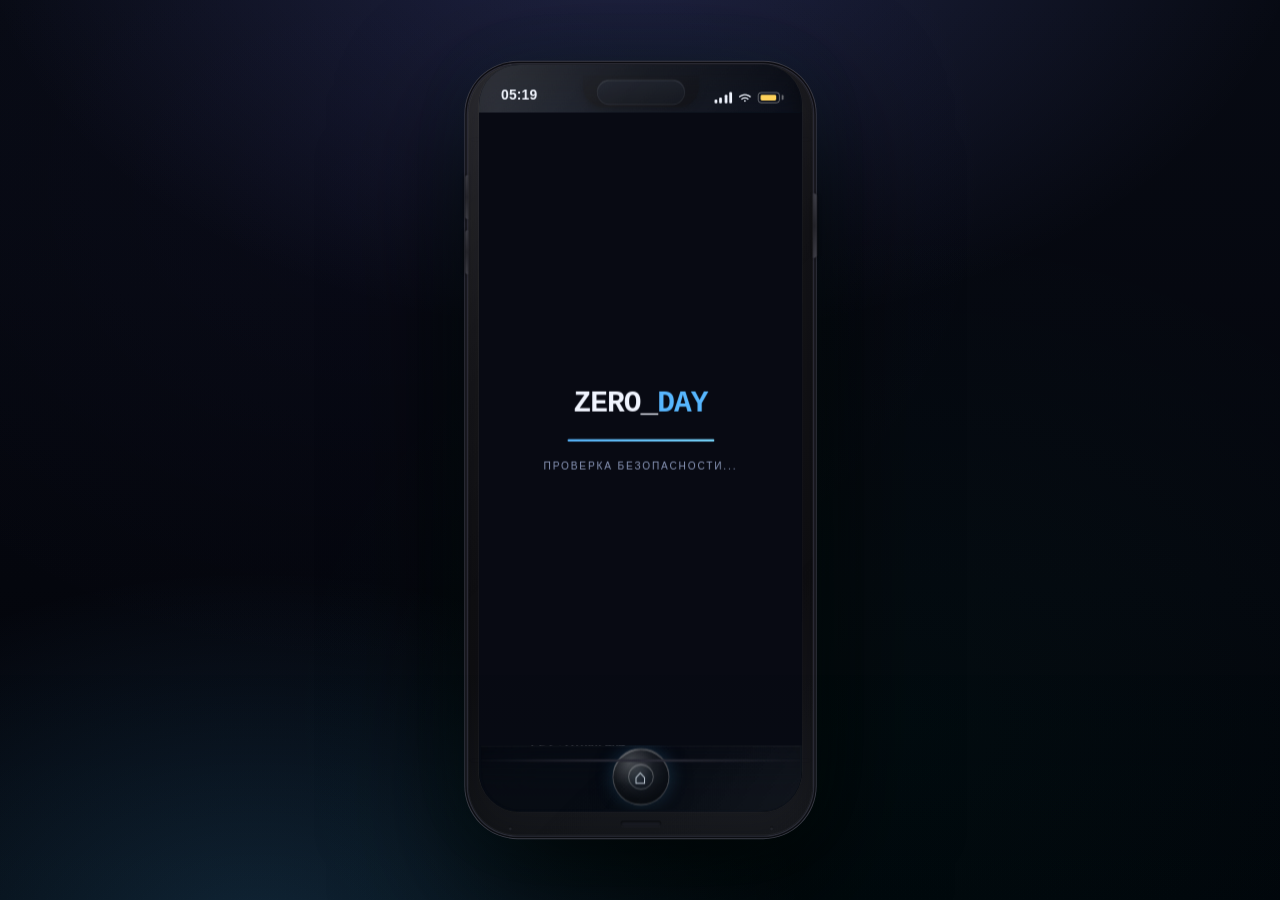
==== commit a5669eff: "game2" ====
--- a/cybershield-summer/index.html
+++ b/cybershield-summer/index.html
@@ -61,8 +61,18 @@
           <div class="preloader-text" id="preloaderText">Инициализация протоколов...</div>
         </div>
       </div>
-      <div class="bottom-nav" id="bottomNav"></div>
-      <div class="home-indicator"></div>
+      <div class="bottom-nav" id="bottomNav" aria-hidden="true"></div>
+      <div class="ios-home-dock">
+        <button
+          class="ios-home-btn"
+          id="iosHomeBtn"
+          type="button"
+          aria-label="На главный экран"
+          title="На главный экран"
+        >
+          <span class="ios-home-glyph">⌂</span>
+        </button>
+      </div>
     </div>
     <div class="phone-chin">
       <div class="chin-port"></div>
@@ -77,4 +87,4 @@
 <script src="data.js"></script>
 <script src="app.js"></script>
 </body>
-</html>+</html>
--- a/cybershield-summer/styles.css
+++ b/cybershield-summer/styles.css
@@ -1,31 +1,31 @@
 /* ===== CSS VARIABLES ===== */
 :root{
-  --bg:#0a0a0f;
-  --surface:#111118;
-  --card:#16161f;
-  --border:rgba(255,255,255,0.08);
-  --border2:rgba(255,255,255,0.14);
-  --border3:rgba(255,255,255,0.22);
-  --accent:#00e5a0;
-  --accent-glow:rgba(0,229,160,0.3);
-  --accent2:#7b5fff;
-  --accent2-glow:rgba(123,95,255,0.3);
+  --bg:#080a13;
+  --surface:rgba(20, 25, 40, 0.74);
+  --card:rgba(26, 33, 52, 0.7);
+  --border:rgba(255,255,255,0.09);
+  --border2:rgba(255,255,255,0.18);
+  --border3:rgba(255,255,255,0.26);
+  --accent:#57b7ff;
+  --accent-glow:rgba(87,183,255,0.35);
+  --accent2:#8d86ff;
+  --accent2-glow:rgba(141,134,255,0.32);
   --danger:#ff4a6a;
   --danger-glow:rgba(255,74,106,0.3);
-  --warn:#f5a623;
-  --warn-glow:rgba(245,166,35,0.3);
-  --cyan:#00cfff;
-  --cyan-glow:rgba(0,207,255,0.3);
-  --text:#e8e8f0;
-  --text2:#c8c8dd;
-  --muted:#6b6b80;
+  --warn:#ffd257;
+  --warn-glow:rgba(255,210,87,0.33);
+  --cyan:#79d9ff;
+  --cyan-glow:rgba(121,217,255,0.33);
+  --text:#f1f5ff;
+  --text2:#d4def8;
+  --muted:#8d9abc;
   --r:14px;
   --r-sm:10px;
-  --shadow-sm:0 2px 8px rgba(0,0,0,0.4);
-  --shadow-md:0 8px 24px rgba(0,0,0,0.5);
-  --shadow-lg:0 16px 48px rgba(0,0,0,0.6);
-  --glass:rgba(255,255,255,0.03);
-  --glass-border:rgba(255,255,255,0.06);
+  --shadow-sm:0 8px 16px rgba(0,0,0,0.28);
+  --shadow-md:0 16px 36px rgba(0,0,0,0.35);
+  --shadow-lg:0 28px 72px rgba(0,0,0,0.45);
+  --glass:rgba(255,255,255,0.05);
+  --glass-border:rgba(255,255,255,0.12);
   --transition-fast:0.15s cubic-bezier(0.4,0,0.2,1);
   --transition-base:0.25s cubic-bezier(0.4,0,0.2,1);
   --transition-slow:0.4s cubic-bezier(0.4,0,0.2,1);
@@ -65,10 +65,27 @@
 
 /* ===== RESET ===== */
 *,*::before,*::after{box-sizing:border-box;margin:0;padding:0;-webkit-tap-highlight-color:transparent}
-html,body{height:100%;overflow:hidden;background:#050508;font-family:-apple-system,BlinkMacSystemFont,'Segoe UI',Roboto,'Helvetica Neue',Arial,sans-serif}
+html,body{
+  height:100%;
+  overflow:hidden;
+  background:#03050b;
+  font-family:'SF Pro Display',-apple-system,BlinkMacSystemFont,'Segoe UI',Roboto,'Helvetica Neue',Arial,sans-serif;
+}
 
 /* ===== SCENE ===== */
-.scene{display:flex;align-items:center;justify-content:center;min-height:100vh;width:100%;background:radial-gradient(ellipse at 50% 30%,#151530 0%,#060608 60%,#030305 100%);padding:20px 12px;perspective:1200px}
+.scene{
+  display:flex;
+  align-items:center;
+  justify-content:center;
+  min-height:100vh;
+  width:100%;
+  background:
+    radial-gradient(1200px 760px at 50% -80px, rgba(126,137,255,0.2) 0%, transparent 55%),
+    radial-gradient(1000px 680px at 20% 105%, rgba(87,183,255,0.18) 0%, transparent 55%),
+    linear-gradient(180deg, #070a13 0%, #04060d 65%, #020309 100%);
+  padding:20px 12px;
+  perspective:1200px;
+}
 .ambient-glow{position:fixed;inset:0;pointer-events:none;background:radial-gradient(ellipse at 70% 80%,rgba(0,229,160,0.03) 0%,transparent 50%),radial-gradient(ellipse at 30% 20%,rgba(123,95,255,0.03) 0%,transparent 50%)}
 .desk-reflection{position:fixed;bottom:0;left:0;right:0;height:30%;background:linear-gradient(180deg,transparent 0%,rgba(0,229,160,0.01) 100%);pointer-events:none}
 
@@ -97,16 +114,70 @@
 .proximity-sensor{width:6px;height:6px;border-radius:50%;background:#0d0d12;box-shadow:inset 0 1px 2px rgba(0,0,0,0.9)}
 
 /* SCREEN WRAP */
-.screen-wrap{margin:0 12px;padding-top:52px;padding-bottom:0;background:#050508;border-radius:44px;overflow:hidden;position:relative;display:flex;flex-direction:column;height:812px;box-shadow:inset 0 0 20px rgba(0,0,0,0.8),0 0 0 1px rgba(255,255,255,0.04)}
-.screen-bezel{position:absolute;inset:0;border-radius:44px;border:2px solid #0a0a0f;pointer-events:none;z-index:90}
-.screen-glass{position:absolute;inset:0;border-radius:44px;background:linear-gradient(135deg,rgba(255,255,255,0.05) 0%,transparent 40%,transparent 60%,rgba(255,255,255,0.02) 100%);pointer-events:none;z-index:100}
+.screen-wrap{
+  margin:0 12px;
+  padding-top:52px;
+  padding-bottom:0;
+  background:
+    linear-gradient(160deg, rgba(13,18,30,0.96) 0%, rgba(8,11,20,0.97) 60%, rgba(7,10,18,0.98) 100%);
+  border-radius:44px;
+  overflow:hidden;
+  position:relative;
+  display:flex;
+  flex-direction:column;
+  height:812px;
+  box-shadow:
+    inset 0 0 24px rgba(0,0,0,0.58),
+    inset 0 1px 0 rgba(255,255,255,0.04),
+    0 0 0 1px rgba(255,255,255,0.05);
+}
+.screen-bezel{position:absolute;inset:0;border-radius:44px;border:2px solid #080b14;pointer-events:none;z-index:90}
+.screen-glass{
+  position:absolute;
+  inset:0;
+  border-radius:44px;
+  background:
+    linear-gradient(120deg, rgba(255,255,255,0.1) 0%, rgba(255,255,255,0.03) 22%, transparent 45%, transparent 72%, rgba(255,255,255,0.04) 100%);
+  pointer-events:none;
+  z-index:100;
+}
 
 /* STATUS BAR */
-.status-bar{position:absolute;top:0;left:0;right:0;height:52px;display:flex;align-items:flex-end;justify-content:space-between;padding:0 24px 10px;z-index:50;background:linear-gradient(180deg,rgba(5,5,8,0.9) 0%,transparent 100%);transition:background var(--transition-base)}
-.status-bar.scrolled{background:linear-gradient(180deg,rgba(5,5,8,0.98) 0%,rgba(5,5,8,0.8) 100%)}
+.status-bar{
+  position:absolute;
+  top:0;
+  left:0;
+  right:0;
+  height:52px;
+  display:flex;
+  align-items:flex-end;
+  justify-content:space-between;
+  padding:0 24px 10px;
+  z-index:50;
+  background:linear-gradient(180deg, rgba(8,11,20,0.95) 0%, rgba(8,11,20,0.2) 100%);
+  transition:background var(--transition-base);
+}
+.status-bar.scrolled{background:linear-gradient(180deg, rgba(8,11,20,0.99) 0%, rgba(8,11,20,0.82) 100%)}
 .sb-left .sb-time{font-size:15px;font-weight:600;letter-spacing:0.2px;color:var(--text);font-variant-numeric:tabular-nums}
 .sb-center{position:absolute;left:50%;transform:translateX(-50%);bottom:8px}
-.dynamic-island{width:96px;height:28px;background:#000;border-radius:14px;transition:all var(--transition-slow);cursor:pointer;display:flex;align-items:center;justify-content:center;font-size:10px;color:var(--text);font-weight:600;overflow:hidden;white-space:nowrap}
+.dynamic-island{
+  width:96px;
+  height:28px;
+  background:linear-gradient(180deg, #10141f 0%, #0a0d15 100%);
+  border:1px solid rgba(255,255,255,0.06);
+  border-radius:14px;
+  transition:all var(--transition-slow);
+  cursor:pointer;
+  display:flex;
+  align-items:center;
+  justify-content:center;
+  font-size:10px;
+  color:var(--text);
+  font-weight:600;
+  overflow:hidden;
+  white-space:nowrap;
+  box-shadow:inset 0 1px 0 rgba(255,255,255,0.08);
+}
 .dynamic-island.active{width:200px;height:36px;border-radius:18px;background:var(--surface);border:1px solid var(--border);animation:islandExpand 0.4s cubic-bezier(0.34,1.56,0.64,1)}
 .sb-right{display:flex;align-items:center;gap:7px}
 .sb-signal{display:flex;align-items:flex-end;gap:2.5px;height:13px}
@@ -123,7 +194,7 @@
 .sb-batt-fill.charging{background:var(--warn);animation:batteryPulse 1s infinite}
 
 /* APP FRAME */
-.app-frame{flex:1;overflow:hidden;position:relative}
+.app-frame{flex:1;min-height:0;overflow:hidden;position:relative}
 
 /* PRELOADER */
 .preloader{position:absolute;inset:0;z-index:300;background:var(--bg);display:flex;flex-direction:column;align-items:center;justify-content:center;gap:20px;transition:opacity 0.6s ease,visibility 0.6s ease}
@@ -135,30 +206,83 @@
 .preloader-text{font-size:11px;color:var(--muted);letter-spacing:2px;text-transform:uppercase}
 
 /* SCREENS */
-.screen{position:absolute;inset:0;display:none;flex-direction:column;background:var(--bg);overflow:hidden}
+.screen{position:absolute;inset:0;display:none;flex-direction:column;min-height:0;background:var(--bg);overflow:hidden}
 .screen.active{display:flex;animation:screenIn 0.35s cubic-bezier(0.34,1.56,0.64,1)}
 .screen.exiting{animation:screenOut 0.25s ease forwards}
 
-/* BOTTOM NAV */
-.bottom-nav{display:flex;background:rgba(10,10,15,0.95);border-top:1px solid var(--border);backdrop-filter:blur(24px) saturate(1.2);padding:8px 0 6px;flex-shrink:0;transition:transform var(--transition-base)}
-.bottom-nav.hidden{transform:translateY(100%)}
-.nav-item{flex:1;display:flex;flex-direction:column;align-items:center;gap:3px;cursor:pointer;padding:5px 0;position:relative;transition:all var(--transition-fast);border-radius:12px;margin:0 4px}
-.nav-item:active{transform:scale(0.88);opacity:0.7}
-.nav-item:hover{background:rgba(255,255,255,0.03)}
-.nav-ico{font-size:24px;line-height:1;transition:all var(--transition-base);filter:drop-shadow(0 0 0 transparent)}
-.nav-lbl{font-size:9px;color:var(--muted);letter-spacing:0.6px;font-weight:500;transition:all var(--transition-fast)}
-.nav-item.active .nav-ico{transform:scale(1.15) translateY(-2px);filter:drop-shadow(0 4px 8px var(--accent-glow))}
-.nav-item.active .nav-lbl{color:var(--accent);font-weight:600}
-.nav-dot{position:absolute;top:2px;right:22%;width:8px;height:8px;border-radius:50%;background:var(--danger);border:2px solid var(--bg);animation:badgePop 0.4s cubic-bezier(0.34,1.56,0.64,1);box-shadow:0 0 6px var(--danger-glow)}
-
-/* HOME INDICATOR */
-.home-indicator{height:28px;display:flex;align-items:center;justify-content:center;flex-shrink:0;background:rgba(10,10,15,0.95);backdrop-filter:blur(24px)}
-.home-indicator::before{content:'';display:block;width:130px;height:5px;background:rgba(255,255,255,0.3);border-radius:3px;transition:all var(--transition-fast)}
-.home-indicator:active::before{width:160px;background:rgba(255,255,255,0.5)}
+/* BOTTOM NAV (removed, replaced by single iPhone-style home button) */
+.bottom-nav{display:none!important}
+
+/* iPhone-style dock button */
+.ios-home-dock{
+  height:72px;
+  display:flex;
+  align-items:center;
+  justify-content:center;
+  padding:10px 0 16px;
+  background:
+    linear-gradient(180deg, rgba(9,12,20,0.32) 0%, rgba(9,12,20,0.88) 56%, rgba(9,12,20,0.96) 100%);
+  border-top:1px solid rgba(255,255,255,0.08);
+  flex-shrink:0;
+  backdrop-filter:blur(30px) saturate(1.2);
+}
+.ios-home-btn{
+  position:relative;
+  width:62px;
+  height:62px;
+  border-radius:50%;
+  border:1px solid rgba(255,255,255,0.22);
+  background:
+    radial-gradient(circle at 30% 25%, rgba(255,255,255,0.28), rgba(255,255,255,0.08) 42%, rgba(255,255,255,0.04) 62%, rgba(10,13,24,0.88) 100%);
+  color:#e9f3ff;
+  font-size:22px;
+  font-weight:700;
+  cursor:pointer;
+  display:flex;
+  align-items:center;
+  justify-content:center;
+  box-shadow:
+    inset 0 1px 0 rgba(255,255,255,0.32),
+    inset 0 -8px 18px rgba(0,0,0,0.45),
+    0 8px 26px rgba(0,0,0,0.35),
+    0 0 18px rgba(87,183,255,0.25);
+  transition:transform var(--transition-fast), box-shadow var(--transition-fast), filter var(--transition-fast);
+  outline:none;
+}
+.ios-home-btn::before{
+  content:'';
+  position:absolute;
+  width:28px;
+  height:28px;
+  border-radius:50%;
+  border:1px solid rgba(255,255,255,0.28);
+  box-shadow:inset 0 1px 0 rgba(255,255,255,0.18);
+}
+.ios-home-glyph{
+  position:relative;
+  z-index:1;
+  transform:translateY(1px);
+  text-shadow:0 0 10px rgba(87,183,255,0.35);
+}
+.ios-home-btn:hover{
+  transform:translateY(-1px) scale(1.03);
+  box-shadow:
+    inset 0 1px 0 rgba(255,255,255,0.36),
+    inset 0 -10px 18px rgba(0,0,0,0.44),
+    0 10px 30px rgba(0,0,0,0.42),
+    0 0 22px rgba(87,183,255,0.3);
+}
+.ios-home-btn:active{
+  transform:translateY(1px) scale(0.97);
+  box-shadow:
+    inset 0 2px 0 rgba(255,255,255,0.24),
+    inset 0 -6px 10px rgba(0,0,0,0.35),
+    0 5px 14px rgba(0,0,0,0.3);
+}
 
 /* PHONE CHIN */
-.phone-chin{height:20px;display:flex;align-items:center;justify-content:center;position:relative}
-.chin-port{width:48px;height:7px;border-radius:4px;background:#1a1a22;box-shadow:inset 0 1px 3px rgba(0,0,0,0.8),0 1px 0 rgba(255,255,255,0.03)}
+.phone-chin{height:26px;display:flex;align-items:center;justify-content:center;position:relative}
+.chin-port{width:44px;height:6px;border-radius:4px;background:#1a1a22;box-shadow:inset 0 1px 3px rgba(0,0,0,0.8),0 1px 0 rgba(255,255,255,0.03)}
 .chin-screws{position:absolute;bottom:6px;display:flex;gap:280px}
 .screw{width:4px;height:4px;border-radius:50%;background:#2a2a32;box-shadow:inset 0 1px 2px rgba(0,0,0,0.8)}
 
@@ -171,8 +295,53 @@
 .back-btn::before{content:'←'}
 .hdr-title{font-size:15px;font-weight:700;color:var(--text);letter-spacing:-0.2px}
 .hdr-sub{font-size:11px;color:var(--muted);margin-top:2px;font-weight:400}
-.scrollable{overflow-y:auto;flex:1;-webkit-overflow-scrolling:touch;scrollbar-width:none}
+.scrollable{overflow-y:auto;flex:1;min-height:0;-webkit-overflow-scrolling:touch;scrollbar-width:none}
 .scrollable::-webkit-scrollbar{display:none}
+
+/* ===== iOS 26 VISUAL POLISH ===== */
+.screen-header,
+.ep-card,
+.notif-strip,
+.app-tile,
+.stat-card,
+.chat-list-item,
+.bubble-in,
+.choice,
+.shop-row,
+.mission-card,
+.loc-row,
+.term-card{
+  backdrop-filter:blur(24px) saturate(1.15);
+  -webkit-backdrop-filter:blur(24px) saturate(1.15);
+}
+
+.screen-header{
+  background:linear-gradient(180deg, rgba(24,30,46,0.9) 0%, rgba(20,26,40,0.8) 100%);
+  border-bottom-color:rgba(255,255,255,0.1);
+}
+
+.ep-card,
+.notif-strip,
+.app-tile,
+.stat-card{
+  border-color:rgba(255,255,255,0.12);
+  box-shadow:inset 0 1px 0 rgba(255,255,255,0.08), var(--shadow-sm);
+}
+
+.app-tile{
+  background:linear-gradient(160deg, rgba(34,43,66,0.85) 0%, rgba(24,31,50,0.75) 100%);
+}
+
+.bubble-in,
+.choice,
+.chat-list-item{
+  background:linear-gradient(155deg, rgba(33,42,64,0.82) 0%, rgba(25,32,50,0.74) 100%);
+  border-color:rgba(255,255,255,0.1);
+}
+
+.bubble-out{
+  background:linear-gradient(135deg, #4d72ff 0%, #7a69ff 65%, #9a7dff 100%);
+}
 
 /* ===== HOME SCREEN ===== */
 #homeScreen{background:var(--bg)}
@@ -505,11 +674,13 @@
 
 /* ===== RESPONSIVE ===== */
 @media (max-width:420px){
-  .phone{width:100%;max-width:375px;border-radius:0;box-shadow:none}
+  .phone{width:100%;max-width:390px;border-radius:0;box-shadow:none}
   .scene{padding:0;background:#000}
-  .phone-reflection,.antenna-bands,.btn-power,.btn-vol-up,.btn-vol-down,.phone-chin{display:none}
+  .phone-reflection,.antenna-bands,.btn-power,.btn-vol-up,.btn-vol-down{display:none}
   .screen-wrap{border-radius:0;margin:0;height:100vh;height:100dvh}
+  .phone-chin{height:0;overflow:hidden}
+  .ios-home-dock{padding-bottom:max(16px, env(safe-area-inset-bottom, 0px))}
 }
 @media (max-height:900px){.phone{transform:scale(0.92)}.phone:hover{transform:scale(0.92) rotateX(2deg) rotateY(-2deg)}}
 @media (max-height:800px){.phone{transform:scale(0.85)}.phone:hover{transform:scale(0.85) rotateX(2deg) rotateY(-2deg)}}
-@media (prefers-reduced-motion:reduce){*,*::before,*::after{animation-duration:0.01ms!important;animation-iteration-count:1!important;transition-duration:0.01ms!important}}+@media (prefers-reduced-motion:reduce){*,*::before,*::after{animation-duration:0.01ms!important;animation-iteration-count:1!important;transition-duration:0.01ms!important}}
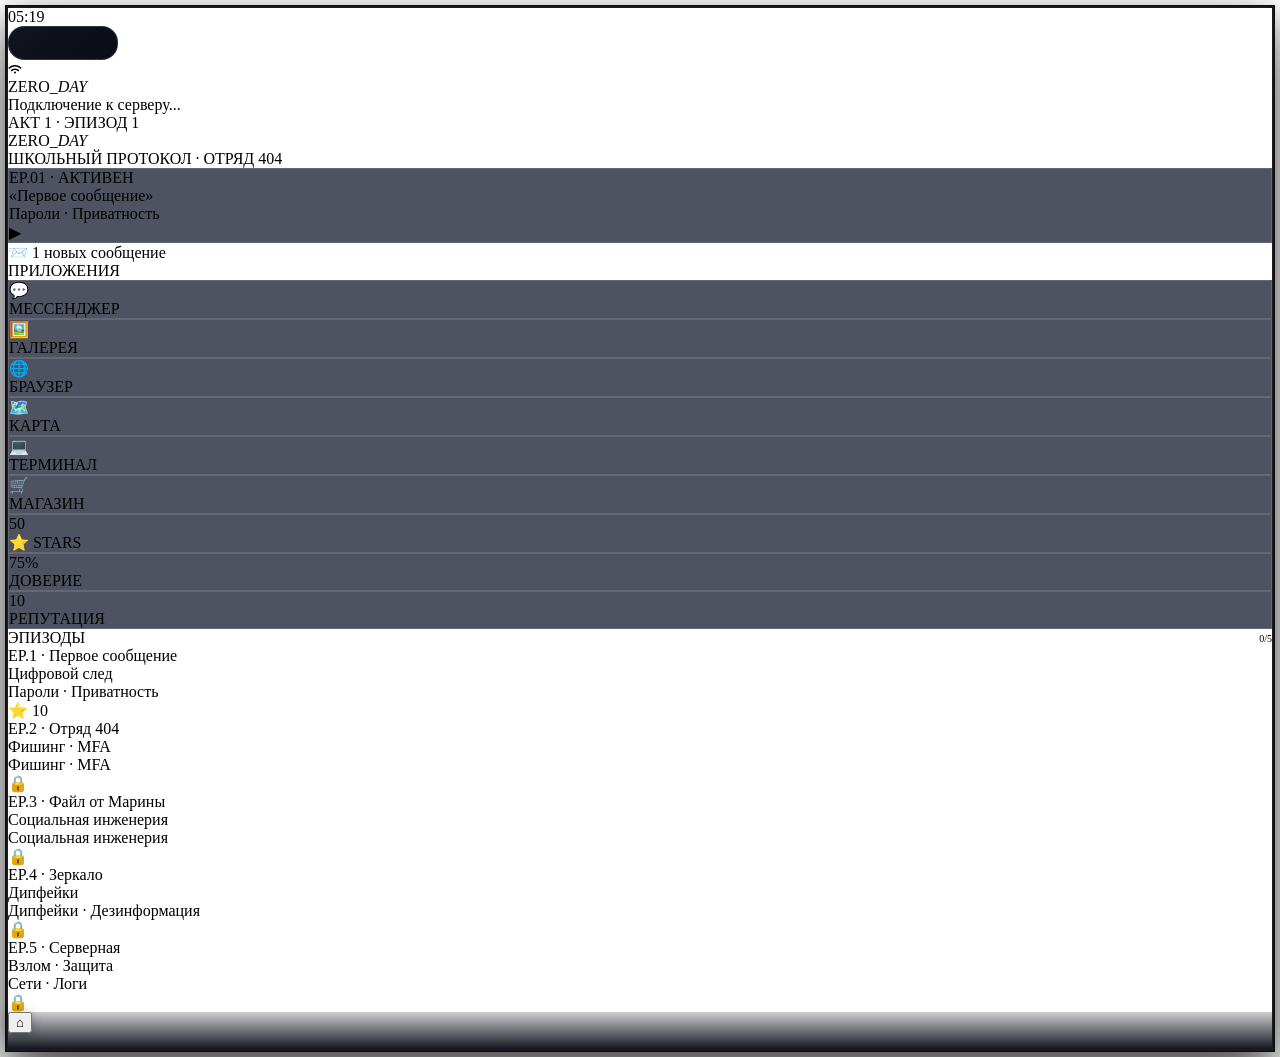
==== commit 661457df: "game2" ====
--- a/cybershield-summer/index.html
+++ b/cybershield-summer/index.html
@@ -2,10 +2,11 @@
 <html lang="ru">
 <head>
 <meta charset="UTF-8">
-<meta name="viewport" content="width=device-width, initial-scale=1.0, maximum-scale=1.0, user-scalable=no">
+<meta name="viewport" content="width=device-width, initial-scale=1.0, maximum-scale=1.0, user-scalable=no, viewport-fit=cover">
 <meta name="theme-color" content="#0a0a0f">
 <meta name="apple-mobile-web-app-capable" content="yes">
 <meta name="apple-mobile-web-app-status-bar-style" content="black-translucent">
+<meta name="format-detection" content="telephone=no">
 <title>ZERO_DAY: Школьный Протокол</title>
 <link rel="stylesheet" href="styles.css">
 <script src="https://telegram.org/js/telegram-web-app.js"></script>
@@ -87,4 +88,4 @@
 <script src="data.js"></script>
 <script src="app.js"></script>
 </body>
-</html>
+</html>
--- a/cybershield-summer/styles.css
+++ b/cybershield-summer/styles.css
@@ -1,686 +1,163 @@
-/* ===== CSS VARIABLES ===== */
-:root{
-  --bg:#080a13;
-  --surface:rgba(20, 25, 40, 0.74);
-  --card:rgba(26, 33, 52, 0.7);
-  --border:rgba(255,255,255,0.09);
-  --border2:rgba(255,255,255,0.18);
-  --border3:rgba(255,255,255,0.26);
-  --accent:#57b7ff;
-  --accent-glow:rgba(87,183,255,0.35);
-  --accent2:#8d86ff;
-  --accent2-glow:rgba(141,134,255,0.32);
-  --danger:#ff4a6a;
-  --danger-glow:rgba(255,74,106,0.3);
-  --warn:#ffd257;
-  --warn-glow:rgba(255,210,87,0.33);
-  --cyan:#79d9ff;
-  --cyan-glow:rgba(121,217,255,0.33);
-  --text:#f1f5ff;
-  --text2:#d4def8;
-  --muted:#8d9abc;
-  --r:14px;
-  --r-sm:10px;
-  --shadow-sm:0 8px 16px rgba(0,0,0,0.28);
-  --shadow-md:0 16px 36px rgba(0,0,0,0.35);
-  --shadow-lg:0 28px 72px rgba(0,0,0,0.45);
-  --glass:rgba(255,255,255,0.05);
-  --glass-border:rgba(255,255,255,0.12);
-  --transition-fast:0.15s cubic-bezier(0.4,0,0.2,1);
-  --transition-base:0.25s cubic-bezier(0.4,0,0.2,1);
-  --transition-slow:0.4s cubic-bezier(0.4,0,0.2,1);
+/* ===== УСИЛЕННЫЙ 3D-КОРПУС ===== */
+.phone {
+  transform-style: preserve-3d;
+  transition: transform 0.4s cubic-bezier(0.2, 0.9, 0.4, 1.1), box-shadow 0.4s ease;
+  box-shadow: 
+    0 0 0 1.5px rgba(255,255,255,0.06),
+    0 0 0 3px #0d0d12,
+    0 0 0 4px rgba(255,255,255,0.02),
+    inset 0 0 0 1px rgba(255,255,255,0.08),
+    0 30px 60px rgba(0,0,0,0.6),
+    0 10px 30px rgba(0,0,0,0.4),
+    0 0 0 2px rgba(87,183,255,0.1);
 }
 
-/* ===== KEYFRAMES ===== */
-@keyframes screenIn{from{opacity:0;transform:scale(0.96) translateY(8px)}to{opacity:1;transform:scale(1) translateY(0)}}
-@keyframes screenOut{from{opacity:1;transform:scale(1) translateY(0)}to{opacity:0;transform:scale(0.96) translateY(-8px)}}
-@keyframes slideUp{from{opacity:0;transform:translateY(30px)}to{opacity:1;transform:translateY(0)}}
-@keyframes slideDown{from{opacity:0;transform:translateY(-20px)}to{opacity:1;transform:translateY(0)}}
-@keyframes slideRight{from{opacity:0;transform:translateX(-20px)}to{opacity:1;transform:translateX(0)}}
-@keyframes fadeIn{from{opacity:0}to{opacity:1}}
-@keyframes scaleIn{from{opacity:0;transform:scale(0.8)}to{opacity:1;transform:scale(1)}}
-@keyframes pulse{0%,100%{transform:scale(1)}50%{transform:scale(1.05)}}
-@keyframes pulseGlow{0%,100%{box-shadow:0 0 0 0 var(--accent-glow)}50%{box-shadow:0 0 20px 4px var(--accent-glow)}}
-@keyframes float{0%,100%{transform:translateY(0)}50%{transform:translateY(-6px)}}
-@keyframes shimmer{0%{background-position:-200% 0}100%{background-position:200% 0}}
-@keyframes scanY{0%{top:0%;opacity:1}50%{opacity:1}100%{top:100%;opacity:0.3}}
-@keyframes toastAnim{0%{opacity:0;transform:translateX(-50%) translateY(-16px) scale(0.9)}12%{opacity:1;transform:translateX(-50%) translateY(0) scale(1)}75%{opacity:1;transform:translateX(-50%) translateY(0) scale(1)}100%{opacity:0;transform:translateX(-50%) translateY(-12px) scale(0.95)}}
-@keyframes typingBounce{0%,60%,100%{transform:translateY(0);opacity:0.3}30%{transform:translateY(-4px);opacity:1}}
-@keyframes pinPulse{0%,100%{box-shadow:0 0 0 0 var(--accent-glow)}50%{box-shadow:0 0 0 12px rgba(0,229,160,0)}}
-@keyframes pinAppear{from{opacity:0;transform:translate(-50%,-50%) scale(0)}to{opacity:1;transform:translate(-50%,-50%) scale(1)}}
-@keyframes badgePop{0%{transform:scale(0)}60%{transform:scale(1.2)}100%{transform:scale(1)}}
-@keyframes cardAppear{from{opacity:0;transform:translateY(16px) scale(0.97)}to{opacity:1;transform:translateY(0) scale(1)}}
-@keyframes cursorBlink{0%,50%{opacity:1}51%,100%{opacity:0}}
-@keyframes preloaderProgress{0%{width:0%}30%{width:45%}60%{width:75%}100%{width:100%}}
-@keyframes shake{0%,100%{transform:translateX(0)}20%{transform:translateX(-4px)}40%{transform:translateX(4px)}60%{transform:translateX(-3px)}80%{transform:translateX(3px)}}
-@keyframes successPop{0%{transform:scale(0.8);opacity:0}50%{transform:scale(1.05)}100%{transform:scale(1);opacity:1}}
-@keyframes ripple{0%{transform:scale(0);opacity:0.5}100%{transform:scale(2.5);opacity:0}}
-@keyframes batteryPulse{0%,100%{opacity:0.8}50%{opacity:1}}
-@keyframes islandExpand{from{width:96px;height:28px;border-radius:14px}to{width:200px;height:36px;border-radius:18px}}
-@keyframes progressBar{from{width:0%}to{width:100%}}
-@keyframes glowPulse{0%,100%{opacity:0.6}50%{opacity:1}}
-@keyframes modalIn{from{opacity:0;transform:scale(0.9) translateY(20px)}to{opacity:1;transform:scale(1) translateY(0)}}
-@keyframes modalOut{from{opacity:1;transform:scale(1) translateY(0)}to{opacity:0;transform:scale(0.9) translateY(20px)}}
-@keyframes confetti{0%{transform:translateY(0) rotate(0deg);opacity:1}100%{transform:translateY(-100px) rotate(720deg);opacity:0}}
-
-/* ===== RESET ===== */
-*,*::before,*::after{box-sizing:border-box;margin:0;padding:0;-webkit-tap-highlight-color:transparent}
-html,body{
-  height:100%;
-  overflow:hidden;
-  background:#03050b;
-  font-family:'SF Pro Display',-apple-system,BlinkMacSystemFont,'Segoe UI',Roboto,'Helvetica Neue',Arial,sans-serif;
+.phone:hover {
+  transform: rotateX(3deg) rotateY(-4deg) scale(1.02);
+  box-shadow: 
+    0 0 0 1.5px rgba(255,255,255,0.1),
+    0 0 0 3px #0d0d12,
+    0 0 0 4px rgba(87,183,255,0.15),
+    inset 0 0 0 1px rgba(255,255,255,0.12),
+    0 50px 80px rgba(0,0,0,0.8),
+    0 20px 40px rgba(0,0,0,0.5);
 }
 
-/* ===== SCENE ===== */
-.scene{
-  display:flex;
-  align-items:center;
-  justify-content:center;
-  min-height:100vh;
-  width:100%;
-  background:
-    radial-gradient(1200px 760px at 50% -80px, rgba(126,137,255,0.2) 0%, transparent 55%),
-    radial-gradient(1000px 680px at 20% 105%, rgba(87,183,255,0.18) 0%, transparent 55%),
-    linear-gradient(180deg, #070a13 0%, #04060d 65%, #020309 100%);
-  padding:20px 12px;
-  perspective:1200px;
-}
-.ambient-glow{position:fixed;inset:0;pointer-events:none;background:radial-gradient(ellipse at 70% 80%,rgba(0,229,160,0.03) 0%,transparent 50%),radial-gradient(ellipse at 30% 20%,rgba(123,95,255,0.03) 0%,transparent 50%)}
-.desk-reflection{position:fixed;bottom:0;left:0;right:0;height:30%;background:linear-gradient(180deg,transparent 0%,rgba(0,229,160,0.01) 100%);pointer-events:none}
-
-/* ===== PHONE FRAME ===== */
-.phone{position:relative;width:375px;background:linear-gradient(165deg,#1e1e24 0%,#141418 30%,#0f0f13 70%,#1a1a20 100%);border-radius:54px;box-shadow:0 0 0 1.5px #2a2a35,0 0 0 3px #0d0d12,0 0 0 4px #3a3a45,inset 0 0 0 1px rgba(255,255,255,0.04),0 50px 140px rgba(0,0,0,0.9),0 0 80px rgba(0,229,160,0.05),inset 0 0 40px rgba(0,0,0,0.3);flex-shrink:0;transform-style:preserve-3d;transition:transform 0.3s ease}
-.phone:hover{transform:rotateX(2deg) rotateY(-2deg) scale(1.01)}
-.phone-reflection{position:absolute;inset:0;border-radius:54px;pointer-events:none;z-index:200;background:linear-gradient(135deg,rgba(255,255,255,0.07) 0%,rgba(255,255,255,0.02) 30%,transparent 50%,transparent 70%,rgba(255,255,255,0.01) 100%)}
-
-/* PHYSICAL BUTTONS */
-.btn-power{position:absolute;right:-3.5px;top:140px;width:3.5px;height:70px;background:linear-gradient(180deg,#3a3a42,#222228,#3a3a42);border-radius:0 3px 3px 0;box-shadow:1px 0 4px rgba(0,0,0,0.6),inset -1px 0 2px rgba(255,255,255,0.05)}
-.btn-vol-up{position:absolute;left:-3.5px;top:120px;width:3.5px;height:48px;background:linear-gradient(180deg,#3a3a42,#222228,#3a3a42);border-radius:3px 0 0 3px;box-shadow:-1px 0 4px rgba(0,0,0,0.6),inset 1px 0 2px rgba(255,255,255,0.05)}
-.btn-vol-down{position:absolute;left:-3.5px;top:180px;width:3.5px;height:48px;background:linear-gradient(180deg,#3a3a42,#222228,#3a3a42);border-radius:3px 0 0 3px;box-shadow:-1px 0 4px rgba(0,0,0,0.6),inset 1px 0 2px rgba(255,255,255,0.05)}
-
-/* ANTENNA BANDS */
-.antenna-bands{position:absolute;inset:0;border-radius:54px;pointer-events:none;z-index:5}
-.ant-band{position:absolute;left:0;right:0;height:3px;background:linear-gradient(90deg,transparent,#2a2a35,transparent)}
-.ant-band.top{top:80px}
-.ant-band.bottom{bottom:80px}
-
-/* NOTCH */
-.notch{position:absolute;top:12px;left:50%;transform:translateX(-50%);width:126px;height:34px;background:#08080c;border-radius:0 0 22px 22px;z-index:20;display:flex;align-items:center;justify-content:center;gap:10px;box-shadow:0 2px 8px rgba(0,0,0,0.5),inset 0 -1px 2px rgba(255,255,255,0.03)}
-.notch-speaker{width:54px;height:5px;background:#15151a;border-radius:3px;box-shadow:inset 0 1px 2px rgba(0,0,0,0.9),0 1px 0 rgba(255,255,255,0.03)}
-.notch-camera{width:12px;height:12px;border-radius:50%;background:radial-gradient(circle at 35% 35%,#3a3a4a,#0d0d14);border:1px solid #22222a;box-shadow:inset 0 0 4px rgba(0,0,0,0.8),0 0 2px rgba(0,0,0,0.5);position:relative}
-.camera-lens{position:absolute;inset:2px;border-radius:50%;background:radial-gradient(circle at 40% 40%,#1a1a2e,#0a0a12)}
-.camera-glint{position:absolute;top:2px;right:3px;width:3px;height:3px;border-radius:50%;background:rgba(255,255,255,0.15)}
-.proximity-sensor{width:6px;height:6px;border-radius:50%;background:#0d0d12;box-shadow:inset 0 1px 2px rgba(0,0,0,0.9)}
-
-/* SCREEN WRAP */
-.screen-wrap{
-  margin:0 12px;
-  padding-top:52px;
-  padding-bottom:0;
-  background:
-    linear-gradient(160deg, rgba(13,18,30,0.96) 0%, rgba(8,11,20,0.97) 60%, rgba(7,10,18,0.98) 100%);
-  border-radius:44px;
-  overflow:hidden;
-  position:relative;
-  display:flex;
-  flex-direction:column;
-  height:812px;
-  box-shadow:
-    inset 0 0 24px rgba(0,0,0,0.58),
-    inset 0 1px 0 rgba(255,255,255,0.04),
-    0 0 0 1px rgba(255,255,255,0.05);
-}
-.screen-bezel{position:absolute;inset:0;border-radius:44px;border:2px solid #080b14;pointer-events:none;z-index:90}
-.screen-glass{
-  position:absolute;
-  inset:0;
-  border-radius:44px;
-  background:
-    linear-gradient(120deg, rgba(255,255,255,0.1) 0%, rgba(255,255,255,0.03) 22%, transparent 45%, transparent 72%, rgba(255,255,255,0.04) 100%);
-  pointer-events:none;
-  z-index:100;
+/* Блик на экране – движущаяся полоса */
+.screen-glass {
+  background: linear-gradient(
+    120deg, 
+    rgba(255,255,255,0) 0%,
+    rgba(255,255,255,0.02) 20%,
+    rgba(255,255,255,0.08) 50%,
+    rgba(255,255,255,0.02) 80%,
+    rgba(255,255,255,0) 100%
+  );
+  background-size: 200% 100%;
+  animation: shimmer 6s infinite linear;
+  pointer-events: none;
+  z-index: 100;
 }
 
-/* STATUS BAR */
-.status-bar{
-  position:absolute;
-  top:0;
-  left:0;
-  right:0;
-  height:52px;
-  display:flex;
-  align-items:flex-end;
-  justify-content:space-between;
-  padding:0 24px 10px;
-  z-index:50;
-  background:linear-gradient(180deg, rgba(8,11,20,0.95) 0%, rgba(8,11,20,0.2) 100%);
-  transition:background var(--transition-base);
-}
-.status-bar.scrolled{background:linear-gradient(180deg, rgba(8,11,20,0.99) 0%, rgba(8,11,20,0.82) 100%)}
-.sb-left .sb-time{font-size:15px;font-weight:600;letter-spacing:0.2px;color:var(--text);font-variant-numeric:tabular-nums}
-.sb-center{position:absolute;left:50%;transform:translateX(-50%);bottom:8px}
-.dynamic-island{
-  width:96px;
-  height:28px;
-  background:linear-gradient(180deg, #10141f 0%, #0a0d15 100%);
-  border:1px solid rgba(255,255,255,0.06);
-  border-radius:14px;
-  transition:all var(--transition-slow);
-  cursor:pointer;
-  display:flex;
-  align-items:center;
-  justify-content:center;
-  font-size:10px;
-  color:var(--text);
-  font-weight:600;
-  overflow:hidden;
-  white-space:nowrap;
-  box-shadow:inset 0 1px 0 rgba(255,255,255,0.08);
-}
-.dynamic-island.active{width:200px;height:36px;border-radius:18px;background:var(--surface);border:1px solid var(--border);animation:islandExpand 0.4s cubic-bezier(0.34,1.56,0.64,1)}
-.sb-right{display:flex;align-items:center;gap:7px}
-.sb-signal{display:flex;align-items:flex-end;gap:2.5px;height:13px}
-.sb-signal span{width:3px;background:var(--text);border-radius:1px;transition:all var(--transition-fast)}
-.sb-signal span:nth-child(1){height:4px}
-.sb-signal span:nth-child(2){height:6px}
-.sb-signal span:nth-child(3){height:9px}
-.sb-signal span:nth-child(4){height:12px}
-.sb-wifi{display:flex;align-items:center;color:var(--text)}
-.sb-battery{display:flex;align-items:center;gap:1px;border:1.5px solid rgba(255,255,255,0.4);border-radius:3.5px;width:24px;height:12px;position:relative;padding:2px;transition:border-color var(--transition-fast)}
-.sb-battery::after{content:'';position:absolute;right:-4.5px;top:50%;transform:translateY(-50%);width:2px;height:5.5px;background:rgba(255,255,255,0.4);border-radius:0 1px 1px 0}
-.sb-batt-fill{height:100%;width:72%;border-radius:1.5px;background:var(--accent);transition:width var(--transition-base);animation:batteryPulse 3s infinite}
-.sb-batt-fill.low{width:18%;background:var(--danger)}
-.sb-batt-fill.charging{background:var(--warn);animation:batteryPulse 1s infinite}
-
-/* APP FRAME */
-.app-frame{flex:1;min-height:0;overflow:hidden;position:relative}
-
-/* PRELOADER */
-.preloader{position:absolute;inset:0;z-index:300;background:var(--bg);display:flex;flex-direction:column;align-items:center;justify-content:center;gap:20px;transition:opacity 0.6s ease,visibility 0.6s ease}
-.preloader.done{opacity:0;visibility:hidden;pointer-events:none}
-.preloader-logo{font-size:32px;font-weight:900;letter-spacing:-1px;color:var(--text);font-family:'Courier New',monospace;animation:float 3s ease-in-out infinite}
-.preloader-logo em{color:var(--accent);font-style:normal}
-.preloader-bar{width:160px;height:3px;background:var(--surface);border-radius:3px;overflow:hidden}
-.preloader-progress{height:100%;background:linear-gradient(90deg,var(--accent),var(--cyan));border-radius:3px;width:0%;animation:preloaderProgress 1.8s ease forwards}
-.preloader-text{font-size:11px;color:var(--muted);letter-spacing:2px;text-transform:uppercase}
-
-/* SCREENS */
-.screen{position:absolute;inset:0;display:none;flex-direction:column;min-height:0;background:var(--bg);overflow:hidden}
-.screen.active{display:flex;animation:screenIn 0.35s cubic-bezier(0.34,1.56,0.64,1)}
-.screen.exiting{animation:screenOut 0.25s ease forwards}
-
-/* BOTTOM NAV (removed, replaced by single iPhone-style home button) */
-.bottom-nav{display:none!important}
-
-/* iPhone-style dock button */
-.ios-home-dock{
-  height:72px;
-  display:flex;
-  align-items:center;
-  justify-content:center;
-  padding:10px 0 16px;
-  background:
-    linear-gradient(180deg, rgba(9,12,20,0.32) 0%, rgba(9,12,20,0.88) 56%, rgba(9,12,20,0.96) 100%);
-  border-top:1px solid rgba(255,255,255,0.08);
-  flex-shrink:0;
-  backdrop-filter:blur(30px) saturate(1.2);
-}
-.ios-home-btn{
-  position:relative;
-  width:62px;
-  height:62px;
-  border-radius:50%;
-  border:1px solid rgba(255,255,255,0.22);
-  background:
-    radial-gradient(circle at 30% 25%, rgba(255,255,255,0.28), rgba(255,255,255,0.08) 42%, rgba(255,255,255,0.04) 62%, rgba(10,13,24,0.88) 100%);
-  color:#e9f3ff;
-  font-size:22px;
-  font-weight:700;
-  cursor:pointer;
-  display:flex;
-  align-items:center;
-  justify-content:center;
-  box-shadow:
-    inset 0 1px 0 rgba(255,255,255,0.32),
-    inset 0 -8px 18px rgba(0,0,0,0.45),
-    0 8px 26px rgba(0,0,0,0.35),
-    0 0 18px rgba(87,183,255,0.25);
-  transition:transform var(--transition-fast), box-shadow var(--transition-fast), filter var(--transition-fast);
-  outline:none;
-}
-.ios-home-btn::before{
-  content:'';
-  position:absolute;
-  width:28px;
-  height:28px;
-  border-radius:50%;
-  border:1px solid rgba(255,255,255,0.28);
-  box-shadow:inset 0 1px 0 rgba(255,255,255,0.18);
-}
-.ios-home-glyph{
-  position:relative;
-  z-index:1;
-  transform:translateY(1px);
-  text-shadow:0 0 10px rgba(87,183,255,0.35);
-}
-.ios-home-btn:hover{
-  transform:translateY(-1px) scale(1.03);
-  box-shadow:
-    inset 0 1px 0 rgba(255,255,255,0.36),
-    inset 0 -10px 18px rgba(0,0,0,0.44),
-    0 10px 30px rgba(0,0,0,0.42),
-    0 0 22px rgba(87,183,255,0.3);
-}
-.ios-home-btn:active{
-  transform:translateY(1px) scale(0.97);
-  box-shadow:
-    inset 0 2px 0 rgba(255,255,255,0.24),
-    inset 0 -6px 10px rgba(0,0,0,0.35),
-    0 5px 14px rgba(0,0,0,0.3);
+@keyframes shimmer {
+  0% { background-position: 100% 0; }
+  100% { background-position: -100% 0; }
 }
 
-/* PHONE CHIN */
-.phone-chin{height:26px;display:flex;align-items:center;justify-content:center;position:relative}
-.chin-port{width:44px;height:6px;border-radius:4px;background:#1a1a22;box-shadow:inset 0 1px 3px rgba(0,0,0,0.8),0 1px 0 rgba(255,255,255,0.03)}
-.chin-screws{position:absolute;bottom:6px;display:flex;gap:280px}
-.screw{width:4px;height:4px;border-radius:50%;background:#2a2a32;box-shadow:inset 0 1px 2px rgba(0,0,0,0.8)}
-
-/* ===== SHARED COMPONENTS ===== */
-.screen-header{display:flex;align-items:center;gap:12px;padding:14px 18px 12px;background:rgba(17,17,24,0.95);border-bottom:1px solid var(--border);flex-shrink:0;z-index:5;backdrop-filter:blur(16px);transition:all var(--transition-base)}
-.screen-header.compact{padding:10px 16px 8px}
-.back-btn{width:32px;height:32px;border-radius:50%;background:rgba(255,255,255,0.06);display:flex;align-items:center;justify-content:center;cursor:pointer;font-size:18px;color:var(--accent);flex-shrink:0;transition:all var(--transition-fast);border:1px solid transparent}
-.back-btn:hover{background:rgba(255,255,255,0.1);border-color:var(--border)}
-.back-btn:active{transform:scale(0.88);background:rgba(0,229,160,0.15)}
-.back-btn::before{content:'←'}
-.hdr-title{font-size:15px;font-weight:700;color:var(--text);letter-spacing:-0.2px}
-.hdr-sub{font-size:11px;color:var(--muted);margin-top:2px;font-weight:400}
-.scrollable{overflow-y:auto;flex:1;min-height:0;-webkit-overflow-scrolling:touch;scrollbar-width:none}
-.scrollable::-webkit-scrollbar{display:none}
-
-/* ===== iOS 26 VISUAL POLISH ===== */
-.screen-header,
-.ep-card,
-.notif-strip,
-.app-tile,
-.stat-card,
-.chat-list-item,
-.bubble-in,
-.choice,
-.shop-row,
-.mission-card,
-.loc-row,
-.term-card{
-  backdrop-filter:blur(24px) saturate(1.15);
-  -webkit-backdrop-filter:blur(24px) saturate(1.15);
+/* Текстура корпуса */
+.phone::before {
+  content: '';
+  position: absolute;
+  inset: 0;
+  border-radius: 54px;
+  background-image: radial-gradient(circle at 25% 40%, rgba(255,255,255,0.02) 2%, transparent 2.5%);
+  background-size: 28px 28px;
+  pointer-events: none;
+  z-index: 2;
 }
 
-.screen-header{
-  background:linear-gradient(180deg, rgba(24,30,46,0.9) 0%, rgba(20,26,40,0.8) 100%);
-  border-bottom-color:rgba(255,255,255,0.1);
+/* ===== DYNAMIC ISLAND – более плавный ===== */
+.dynamic-island {
+  width: 108px;
+  height: 32px;
+  background: linear-gradient(135deg, #11141f, #0a0d15);
+  backdrop-filter: blur(20px) saturate(180%);
+  border: 0.5px solid rgba(255,255,255,0.15);
+  transition: all 0.5s cubic-bezier(0.2, 0.9, 0.4, 1.2);
+  border-radius: 16px;
 }
 
-.ep-card,
-.notif-strip,
-.app-tile,
-.stat-card{
-  border-color:rgba(255,255,255,0.12);
-  box-shadow:inset 0 1px 0 rgba(255,255,255,0.08), var(--shadow-sm);
+.dynamic-island.active {
+  width: 240px;
+  height: 40px;
+  border-radius: 24px;
+  background: rgba(0,0,0,0.7);
+  backdrop-filter: blur(30px);
+  box-shadow: 0 0 0 0.5px rgba(255,255,255,0.2), 0 8px 24px rgba(0,0,0,0.4);
 }
 
-.app-tile{
-  background:linear-gradient(160deg, rgba(34,43,66,0.85) 0%, rgba(24,31,50,0.75) 100%);
+/* ===== СОВРЕМЕННЫЕ КАРТОЧКИ ===== */
+.app-tile, .ep-card, .stat-card, .shop-row {
+  backdrop-filter: blur(20px) saturate(170%);
+  background: rgba(20, 25, 45, 0.75);
+  border: 1px solid rgba(255,255,255,0.12);
+  transition: all 0.25s cubic-bezier(0.2, 0.9, 0.4, 1.1);
 }
 
-.bubble-in,
-.choice,
-.chat-list-item{
-  background:linear-gradient(155deg, rgba(33,42,64,0.82) 0%, rgba(25,32,50,0.74) 100%);
-  border-color:rgba(255,255,255,0.1);
+.app-tile:hover {
+  transform: translateY(-6px) scale(1.02);
+  background: rgba(30, 35, 55, 0.85);
+  border-color: rgba(87,183,255,0.5);
+  box-shadow: 0 12px 28px -8px rgba(0,0,0,0.4), 0 0 0 1px rgba(87,183,255,0.2);
 }
 
-.bubble-out{
-  background:linear-gradient(135deg, #4d72ff 0%, #7a69ff 65%, #9a7dff 100%);
+/* Неоновая пульсация */
+.ep-status.active {
+  animation: pulseNeon 1.8s infinite;
 }
 
-/* ===== HOME SCREEN ===== */
-#homeScreen{background:var(--bg)}
-.home-hero{padding:22px 18px 18px;background:linear-gradient(160deg,#0d0d1a 0%,#0a1628 50%,#0d0d1a 100%);border-bottom:1px solid var(--border);position:relative;overflow:hidden;flex-shrink:0}
-.home-hero::before{content:'';position:absolute;top:-80px;right:-60px;width:240px;height:240px;border-radius:50%;background:radial-gradient(circle,rgba(0,229,160,0.08) 0%,transparent 70%);pointer-events:none;animation:pulseGlow 4s ease-in-out infinite}
-.home-hero::after{content:'';position:absolute;bottom:-50px;left:-50px;width:180px;height:180px;border-radius:50%;background:radial-gradient(circle,rgba(123,95,255,0.06) 0%,transparent 70%);pointer-events:none}
-.hero-act{font-size:10px;letter-spacing:3px;color:var(--accent);text-transform:uppercase;margin-bottom:8px;display:flex;align-items:center;gap:8px;animation:slideDown 0.5s ease}
-.hero-act::before{content:'';display:block;width:24px;height:1px;background:var(--accent)}
-.hero-title{font-size:32px;font-weight:900;letter-spacing:-1.5px;color:var(--text);line-height:1.05;animation:slideUp 0.6s ease 0.1s both;text-shadow:0 2px 20px rgba(0,0,0,0.5)}
-.hero-title em{color:var(--accent);font-style:normal;text-shadow:0 0 20px var(--accent-glow)}
-.hero-subtitle{font-size:12px;color:var(--muted);margin:6px 0 18px;letter-spacing:1.5px;animation:slideUp 0.6s ease 0.2s both}
-.ep-card{background:rgba(255,255,255,0.03);border:1px solid rgba(0,229,160,0.2);border-left:3px solid var(--accent);border-radius:14px;padding:14px 14px;display:flex;align-items:center;gap:12px;cursor:pointer;transition:all var(--transition-base);animation:slideUp 0.6s ease 0.3s both;position:relative;overflow:hidden}
-.ep-card::before{content:'';position:absolute;inset:0;background:linear-gradient(90deg,transparent,rgba(0,229,160,0.03),transparent);transform:translateX(-100%);transition:transform 0.6s ease}
-.ep-card:hover::before{transform:translateX(100%)}
-.ep-card:hover{border-color:rgba(0,229,160,0.4);box-shadow:0 4px 20px rgba(0,229,160,0.08);transform:translateY(-1px)}
-.ep-card:active{transform:scale(0.98)}
-.ep-num{font-size:10px;letter-spacing:1.5px;color:var(--accent);margin-bottom:4px;font-weight:600}
-.ep-name{font-size:14px;font-weight:700;color:var(--text)}
-.ep-meta{font-size:10px;color:var(--muted);margin-top:3px}
-.ep-play{margin-left:auto;width:36px;height:36px;border-radius:50%;background:var(--accent);flex-shrink:0;display:flex;align-items:center;justify-content:center;color:#000;font-size:13px;transition:all var(--transition-fast);box-shadow:0 2px 12px var(--accent-glow)}
-.ep-card:hover .ep-play{transform:scale(1.1);box-shadow:0 4px 20px var(--accent-glow)}
-.ep-locked{background:rgba(255,255,255,0.02);border-color:rgba(255,255,255,0.08);border-left-color:var(--muted);cursor:not-allowed}
-.ep-locked .ep-num{color:var(--muted)}
-.ep-locked .ep-play{background:var(--muted);box-shadow:none}
-.notif-strip{margin:12px 18px 0;background:rgba(0,229,160,0.06);border:1px solid rgba(0,229,160,0.18);border-radius:12px;padding:11px 14px;display:flex;align-items:center;gap:10px;font-size:12px;color:var(--accent);flex-shrink:0;animation:slideUp 0.5s ease 0.4s both;cursor:pointer;transition:all var(--transition-fast)}
-.notif-strip:hover{background:rgba(0,229,160,0.1);border-color:rgba(0,229,160,0.3)}
-.notif-strip:active{transform:scale(0.98)}
-.home-apps{padding:16px 18px 0;flex-shrink:0}
-.section-lbl{font-size:10px;letter-spacing:2.5px;color:var(--muted);text-transform:uppercase;margin-bottom:12px;animation:fadeIn 0.5s ease 0.5s both}
-.apps-grid{display:grid;grid-template-columns:repeat(3,1fr);gap:10px;margin-bottom:12px}
-.app-tile{background:var(--card);border:1px solid var(--border);border-radius:20px;padding:16px 10px 12px;display:flex;flex-direction:column;align-items:center;gap:6px;cursor:pointer;transition:all var(--transition-base);position:relative;overflow:hidden;animation:cardAppear 0.5s ease both}
-.app-tile:nth-child(1){animation-delay:0.55s}
-.app-tile:nth-child(2){animation-delay:0.6s}
-.app-tile:nth-child(3){animation-delay:0.65s}
-.app-tile:nth-child(4){animation-delay:0.7s}
-.app-tile:nth-child(5){animation-delay:0.75s}
-.app-tile:nth-child(6){animation-delay:0.8s}
-.app-tile::before{content:'';position:absolute;inset:0;background:radial-gradient(circle at 50% 0%,rgba(255,255,255,0.04) 0%,transparent 60%);pointer-events:none}
-.app-tile:hover{border-color:var(--border2);transform:translateY(-2px);box-shadow:var(--shadow-sm)}
-.app-tile:active{transform:scale(0.92);transition-duration:0.1s}
-.app-tile.has-badge::after{content:'';position:absolute;top:10px;right:12px;width:9px;height:9px;border-radius:50%;background:var(--danger);border:2px solid var(--bg);animation:badgePop 0.5s cubic-bezier(0.34,1.56,0.64,1);box-shadow:0 0 8px var(--danger-glow)}
-.app-tile-ico{font-size:28px;line-height:1;transition:transform var(--transition-fast);filter:drop-shadow(0 2px 4px rgba(0,0,0,0.3))}
-.app-tile:hover .app-tile-ico{transform:scale(1.15) translateY(-2px)}
-.app-tile-lbl{font-size:9px;color:var(--muted);letter-spacing:0.6px;text-align:center;font-weight:500}
-.stats-row{display:flex;gap:10px;padding:10px 18px 16px;flex-shrink:0}
-.stat-card{flex:1;background:var(--card);border:1px solid var(--border);border-radius:12px;padding:14px 10px;text-align:center;transition:all var(--transition-base);animation:cardAppear 0.5s ease both}
-.stat-card:nth-child(1){animation-delay:0.85s}
-.stat-card:nth-child(2){animation-delay:0.9s}
-.stat-card:nth-child(3){animation-delay:0.95s}
-.stat-card:hover{border-color:var(--border2);transform:translateY(-1px);box-shadow:var(--shadow-sm)}
-.stat-val{font-size:22px;font-weight:800;color:var(--accent);letter-spacing:-0.5px}
-.stat-lbl{font-size:9px;color:var(--muted);letter-spacing:1.5px;margin-top:4px;font-weight:500}
+@keyframes pulseNeon {
+  0% { box-shadow: 0 0 0 0 rgba(255,210,87,0.6); }
+  70% { box-shadow: 0 0 0 10px rgba(255,210,87,0); }
+  100% { box-shadow: 0 0 0 0 rgba(255,210,87,0); }
+}
 
-/* Episodes List */
-.episodes-list{padding:0 18px 16px}
-.ep-item{display:flex;align-items:center;gap:12px;padding:12px 0;border-bottom:1px solid var(--border);cursor:pointer;transition:all var(--transition-fast);animation:slideRight 0.4s ease both}
-.ep-item:hover{background:rgba(255,255,255,0.02);margin:0 -8px;padding:12px 8px;border-radius:8px}
-.ep-item:active{transform:scale(0.98)}
-.ep-item:last-child{border-bottom:none}
-.ep-status{width:8px;height:8px;border-radius:50%;flex-shrink:0}
-.ep-status.done{background:var(--accent);box-shadow:0 0 8px var(--accent-glow)}
-.ep-status.active{background:var(--warn);animation:pulseGlow 2s infinite}
-.ep-status.locked{background:var(--muted)}
-.ep-info{flex:1;min-width:0}
-.ep-info-title{font-size:13px;font-weight:700;color:var(--text)}
-.ep-info-sub{font-size:10px;color:var(--muted);margin-top:2px}
-.ep-info-theme{font-size:9px;color:var(--accent);margin-top:3px;letter-spacing:0.5px}
-.ep-stars{font-size:11px;color:var(--warn);font-weight:600;flex-shrink:0}
+/* ===== ГЛАССМОРФИЗМ ЧАТА ===== */
+.bubble-in, .bubble-out, .choice {
+  backdrop-filter: blur(16px);
+}
 
-/* ===== MESSENGER ===== */
-#messengerScreen{background:var(--bg)}
-.chat-list-item{display:flex;align-items:center;gap:14px;padding:14px 18px;border-bottom:1px solid var(--border);cursor:pointer;transition:all var(--transition-fast);animation:slideRight 0.4s ease both}
-.chat-list-item:nth-child(1){animation-delay:0.1s}
-.chat-list-item:nth-child(2){animation-delay:0.2s}
-.chat-list-item:nth-child(3){animation-delay:0.3s}
-.chat-list-item:nth-child(4){animation-delay:0.4s}
-.chat-list-item:nth-child(5){animation-delay:0.5s}
-.chat-list-item:hover{background:rgba(255,255,255,0.03)}
-.chat-list-item:active{background:rgba(255,255,255,0.05);transform:scale(0.99)}
-.chat-avatar{width:50px;height:50px;border-radius:50%;display:flex;align-items:center;justify-content:center;font-size:16px;font-weight:700;color:#fff;flex-shrink:0;position:relative;transition:transform var(--transition-fast);box-shadow:0 2px 8px rgba(0,0,0,0.4)}
-.chat-list-item:hover .chat-avatar{transform:scale(1.05)}
-.avatar-online::after{content:'';position:absolute;bottom:2px;right:2px;width:12px;height:12px;border-radius:50%;background:var(--accent);border:2.5px solid var(--bg);box-shadow:0 0 6px var(--accent-glow);animation:pulseGlow 2s infinite}
-.chat-info{flex:1;min-width:0}
-.chat-name{font-size:14px;font-weight:700;color:var(--text);transition:color var(--transition-fast)}
-.chat-preview{font-size:12px;color:var(--muted);margin-top:3px;white-space:nowrap;overflow:hidden;text-overflow:ellipsis;transition:color var(--transition-fast)}
-.chat-meta{text-align:right;flex-shrink:0}
-.chat-time{font-size:10px;color:var(--muted);margin-bottom:5px;font-variant-numeric:tabular-nums}
-.chat-unread{background:var(--accent);color:#000;font-size:10px;font-weight:700;border-radius:10px;padding:3px 7px;display:inline-block;animation:badgePop 0.4s cubic-bezier(0.34,1.56,0.64,1);box-shadow:0 0 8px var(--accent-glow)}
+.bubble-out {
+  background: linear-gradient(125deg, #5f7eff, #8d6eff);
+  box-shadow: 0 8px 18px -6px rgba(93, 110, 255, 0.4);
+}
 
-/* CHAT DETAIL */
-#chatScreen{background:var(--bg)}
-.chat-bg{flex:1;overflow-y:auto;padding:14px 16px;display:flex;flex-direction:column;gap:10px;background:linear-gradient(180deg,rgba(0,229,160,0.015) 0%,var(--bg) 100%);scroll-behavior:smooth}
-.chat-bg::-webkit-scrollbar{display:none}
-.bubble{max-width:82%;padding:10px 14px;font-size:13px;line-height:1.55;word-break:break-word;position:relative;animation:slideUp 0.3s ease both}
-.bubble-in{background:var(--card);border:1px solid var(--border);border-radius:16px 16px 16px 4px;align-self:flex-start;color:var(--text);box-shadow:var(--shadow-sm)}
-.bubble-out{background:linear-gradient(135deg,var(--accent2),#6a4de8);border-radius:16px 16px 4px 16px;align-self:flex-end;color:#fff;box-shadow:0 2px 12px var(--accent2-glow)}
-.bubble-system{align-self:center;font-size:10px;color:var(--muted);background:rgba(255,255,255,0.04);border-radius:20px;padding:5px 14px;letter-spacing:0.5px;animation:fadeIn 0.3s ease}
-.bub-time{font-size:10px;opacity:0.5;margin-top:4px;text-align:right;font-variant-numeric:tabular-nums}
-.typing-bub{display:flex;gap:5px;align-items:center;padding:10px 14px;background:var(--card);border:1px solid var(--border);border-radius:16px 16px 16px 4px;align-self:flex-start;display:none;box-shadow:var(--shadow-sm)}
-.td{width:7px;height:7px;border-radius:50%;background:var(--muted);animation:typingBounce 1.4s infinite}
-.td:nth-child(2){animation-delay:.25s}.td:nth-child(3){animation-delay:.5s}
-.choices-wrap{padding:12px 16px 14px;border-top:1px solid var(--border);background:rgba(17,17,24,0.98);flex-shrink:0;backdrop-filter:blur(16px);animation:slideUp 0.4s ease}
-.choices-lbl{font-size:10px;letter-spacing:1.5px;color:var(--muted);margin-bottom:9px;text-transform:uppercase;font-weight:600}
-.choice{background:var(--card);border:1.5px solid var(--border);border-radius:12px;padding:12px 14px;color:var(--text);font-family:-apple-system,BlinkMacSystemFont,'Segoe UI',Roboto,sans-serif;font-size:12px;cursor:pointer;width:100%;text-align:left;margin-bottom:7px;transition:all var(--transition-fast);display:flex;gap:10px;align-items:flex-start;position:relative;overflow:hidden}
-.choice:last-child{margin-bottom:0}
-.choice::before{content:'';position:absolute;left:0;top:0;bottom:0;width:3px;background:var(--accent);opacity:0;transition:opacity var(--transition-fast)}
-.choice:hover{border-color:var(--accent);background:rgba(0,229,160,0.04)}
-.choice:hover::before{opacity:1}
-.choice:active{transform:scale(0.98)}
-.choice.bad:hover{border-color:var(--danger);background:rgba(255,74,106,0.04)}
-.choice.bad:hover::before{background:var(--danger)}
-.choice.selected{border-color:var(--accent);background:rgba(0,229,160,0.08);box-shadow:0 0 12px rgba(0,229,160,0.1)}
-.choice.selected::before{opacity:1}
-.choice-key{font-size:11px;opacity:0.5;flex-shrink:0;margin-top:1px;font-family:'Courier New',monospace;font-weight:700;background:rgba(255,255,255,0.06);padding:2px 6px;border-radius:4px}
-.choice:hover .choice-key{opacity:0.8}
+/* ===== СОВРЕМЕННЫЙ ТЕРМИНАЛ ===== */
+.term-body {
+  font-family: 'SF Mono', 'Courier New', monospace;
+  text-shadow: 0 0 2px rgba(0,255,160,0.2);
+}
 
-/* ===== GALLERY ===== */
-#galleryScreen{background:var(--bg)}
-.gal-grid{display:grid;grid-template-columns:repeat(3,1fr);gap:3px;padding:3px;flex:1;overflow-y:auto}
-.gal-grid::-webkit-scrollbar{display:none}
-.gal-thumb{aspect-ratio:1;background:var(--card);display:flex;align-items:center;justify-content:center;font-size:36px;cursor:pointer;position:relative;transition:all var(--transition-base);overflow:hidden;animation:scaleIn 0.4s ease both}
-.gal-thumb:nth-child(1){animation-delay:0.05s}
-.gal-thumb:nth-child(2){animation-delay:0.1s}
-.gal-thumb:nth-child(3){animation-delay:0.15s}
-.gal-thumb:nth-child(4){animation-delay:0.2s}
-.gal-thumb:nth-child(5){animation-delay:0.25s}
-.gal-thumb:nth-child(6){animation-delay:0.3s}
-.gal-thumb:nth-child(7){animation-delay:0.35s}
-.gal-thumb:nth-child(8){animation-delay:0.4s}
-.gal-thumb:hover{transform:scale(0.96);z-index:2}
-.gal-thumb:active{transform:scale(0.92)}
-.gal-thumb.flagged::after{content:'!';position:absolute;top:6px;right:6px;width:18px;height:18px;border-radius:50%;background:var(--danger);color:#fff;font-size:11px;font-weight:700;display:flex;align-items:center;justify-content:center;animation:badgePop 0.4s ease;box-shadow:0 0 8px var(--danger-glow)}
-.gal-thumb.analyzed::after{content:'✓';position:absolute;top:6px;right:6px;width:18px;height:18px;border-radius:50%;background:var(--accent);color:#000;font-size:10px;font-weight:700;display:flex;align-items:center;justify-content:center;animation:badgePop 0.4s ease;box-shadow:0 0 8px var(--accent-glow)}
-.gal-thumb.analyzed{background:rgba(0,229,160,0.03)}
-.gal-ep-label{position:absolute;bottom:4px;left:4px;font-size:8px;color:var(--muted);background:rgba(0,0,0,0.7);padding:2px 5px;border-radius:3px}
+.cipher-enc {
+  letter-spacing: 8px;
+  font-size: 22px;
+  background: linear-gradient(45deg, #ffd257, #ffb347);
+  -webkit-background-clip: text;
+  background-clip: text;
+  color: transparent;
+}
 
-/* Detail overlay */
-#galDetailOverlay{position:absolute;inset:0;z-index:20;background:var(--bg);display:none;flex-direction:column;animation:screenIn 0.3s ease}
-#galDetailOverlay.open{display:flex}
-.gal-detail-img{flex:1;background:#060608;display:flex;align-items:center;justify-content:center;font-size:90px;position:relative;overflow:hidden}
-.scan-anim{position:absolute;left:0;right:0;height:3px;background:linear-gradient(90deg,transparent,var(--accent),transparent);animation:scanY 2s linear infinite;display:none;box-shadow:0 0 12px var(--accent-glow)}
-.gal-scan-overlay{position:absolute;inset:0;pointer-events:none;display:none;background:repeating-linear-gradient(0deg,rgba(0,229,160,0.03) 0px,transparent 2px,transparent 4px);animation:scanPulse 1s infinite}
-.exif-panel{background:rgba(17,17,24,0.98);border-top:1px solid var(--border);padding:14px 18px;flex-shrink:0;max-height:200px;overflow-y:auto;backdrop-filter:blur(16px)}
-.exif-panel::-webkit-scrollbar{display:none}
-.exif-row{display:flex;justify-content:space-between;align-items:baseline;padding:6px 0;border-bottom:1px solid rgba(255,255,255,0.04);font-size:12px;transition:background var(--transition-fast)}
-.exif-row:hover{background:rgba(255,255,255,0.02)}
-.exif-row:last-child{border-bottom:none}
-.exif-k{color:var(--muted);font-weight:500}
-.exif-v{color:var(--cyan);text-align:right;max-width:60%;word-break:break-all;font-weight:500}
-.exif-v.danger{color:var(--danger);font-weight:600}
-.exif-v.ok{color:var(--accent);font-weight:600}
-.analyze-btn{margin:12px 18px;padding:13px;background:transparent;border:1.5px solid var(--accent);border-radius:12px;color:var(--accent);font-family:-apple-system,BlinkMacSystemFont,'Segoe UI',Roboto,sans-serif;font-size:13px;font-weight:700;cursor:pointer;letter-spacing:0.5px;width:calc(100% - 36px);transition:all var(--transition-fast);flex-shrink:0;position:relative;overflow:hidden}
-.analyze-btn::before{content:'';position:absolute;inset:0;background:linear-gradient(90deg,transparent,rgba(0,229,160,0.1),transparent);transform:translateX(-100%);transition:transform 0.6s ease}
-.analyze-btn:hover::before{transform:translateX(100%)}
-.analyze-btn:hover{background:rgba(0,229,160,0.06);box-shadow:0 0 20px rgba(0,229,160,0.1)}
-.analyze-btn:active{transform:scale(0.97)}
-.analyze-btn:disabled{opacity:0.5;cursor:not-allowed}
+/* ===== КОНФЕТТИ ===== */
+@keyframes confettiFall {
+  0% { transform: translateY(-100px) rotate(0deg); opacity: 1; }
+  100% { transform: translateY(500px) rotate(360deg); opacity: 0; }
+}
 
-/* ===== BROWSER ===== */
-#browserScreen{background:var(--bg)}
-.url-bar-wrap{display:flex;align-items:center;gap:10px;padding:10px 16px 12px;background:rgba(17,17,24,0.98);border-bottom:1px solid var(--border);flex-shrink:0;backdrop-filter:blur(16px)}
-.url-bar{flex:1;background:var(--card);border:1.5px solid var(--border);border-radius:10px;padding:8px 12px;display:flex;align-items:center;gap:8px;font-size:12px;transition:border-color var(--transition-fast)}
-.url-bar:focus-within{border-color:var(--border2)}
-.url-lock{font-size:13px;transition:transform var(--transition-fast)}
-.url-lock.http{color:var(--warn);animation:shake 0.5s ease}
-.url-lock.https{color:var(--accent)}
-.url-txt{color:var(--text);flex:1;overflow:hidden;text-overflow:ellipsis;white-space:nowrap;font-weight:500}
-.site-content{flex:1;overflow-y:auto}
-.site-content::-webkit-scrollbar{display:none}
-.site-topbar{background:linear-gradient(180deg,#0e1a2e,#0c1620);padding:16px 18px 12px;border-bottom:2px solid #1e4a8a}
-.site-logo{font-size:19px;font-weight:800;color:#4a9eff;margin-bottom:3px}
-.site-tagline{font-size:11px;color:#5a7a99}
-.site-nav-row{display:flex;gap:16px;margin-top:10px}
-.site-nav-item{font-size:11px;color:#4a9eff;text-decoration:underline;cursor:pointer;transition:all var(--transition-fast);padding:2px 0}
-.site-nav-item:hover{color:#6ab8ff}
-.site-body{padding:16px 18px}
-.phish-warning{background:rgba(245,166,35,0.08);border:1.5px solid rgba(245,166,35,0.3);border-radius:12px;padding:13px 15px;margin-bottom:14px;animation:slideUp 0.4s ease}
-.phish-w-title{color:var(--warn);font-size:13px;font-weight:700;margin-bottom:5px}
-.phish-w-txt{color:#c8a860;font-size:12px;line-height:1.5}
-.site-headline{font-size:17px;font-weight:800;color:var(--text);margin-bottom:6px;line-height:1.3}
-.site-meta{font-size:11px;color:var(--muted);margin-bottom:12px}
-.site-para{font-size:12px;color:#9898a8;line-height:1.7;margin-bottom:14px}
-.flags-box{background:rgba(255,74,106,0.05);border:1.5px solid rgba(255,74,106,0.18);border-radius:12px;padding:14px;animation:slideUp 0.5s ease 0.2s both}
-.flags-title{color:var(--danger);font-size:12px;font-weight:800;letter-spacing:1px;margin-bottom:11px}
-.flag-row{display:flex;align-items:flex-start;gap:11px;padding:6px 0;cursor:pointer;transition:all var(--transition-fast);font-size:12px;color:#bb7070;border-radius:6px}
-.flag-row:hover{color:var(--danger);background:rgba(255,74,106,0.04);padding:6px 8px;margin:0 -8px}
-.flag-row:active{transform:scale(0.98)}
-.flag-row.found{color:var(--accent);background:rgba(0,229,160,0.04);padding:6px 8px;margin:0 -8px}
-.flag-row.found:hover{background:rgba(0,229,160,0.06)}
-.flag-chk{width:17px;height:17px;border-radius:4px;border:2px solid currentColor;flex-shrink:0;display:flex;align-items:center;justify-content:center;font-size:10px;font-weight:700;margin-top:1px;transition:all var(--transition-fast)}
-.flag-row.found .flag-chk{background:var(--accent);border-color:var(--accent);color:#000;animation:scaleIn 0.3s ease}
-.flags-success{display:none;margin-top:12px;padding:11px;background:rgba(0,229,160,0.08);border-radius:10px;font-size:12px;color:var(--accent);line-height:1.5;animation:successPop 0.5s cubic-bezier(0.34,1.56,0.64,1);border:1.5px solid rgba(0,229,160,0.2)}
+.confetti {
+  position: fixed;
+  width: 8px;
+  height: 8px;
+  background: var(--accent);
+  border-radius: 2px;
+  pointer-events: none;
+  z-index: 1000;
+  animation: confettiFall 1.5s ease-out forwards;
+}
 
-/* ===== MAP ===== */
-#mapScreen{background:var(--bg)}
-.map-canvas{flex:1;position:relative;background:#08080e;overflow:hidden}
-.map-grid-lines{position:absolute;inset:0;background-image:linear-gradient(rgba(0,229,160,0.035) 1px,transparent 1px),linear-gradient(90deg,rgba(0,229,160,0.035) 1px,transparent 1px);background-size:32px 32px;animation:fadeIn 1s ease}
-.map-glow{position:absolute;top:40%;left:30%;width:140px;height:140px;border-radius:50%;background:radial-gradient(circle,rgba(0,229,160,0.08) 0%,transparent 70%);pointer-events:none;animation:pulseGlow 3s ease-in-out infinite}
-.loc-pin{position:absolute;transform:translate(-50%,-50%);display:flex;flex-direction:column;align-items:center;cursor:pointer;user-select:none;animation:pinAppear 0.5s cubic-bezier(0.34,1.56,0.64,1) both;transition:transform var(--transition-fast)}
-.loc-pin:hover{transform:translate(-50%,-50%) scale(1.1);z-index:10}
-.loc-pin:active{transform:translate(-50%,-50%) scale(0.95)}
-.pin-circle{width:18px;height:18px;border-radius:50%;border:3px solid;position:relative;transition:all var(--transition-fast);box-shadow:0 0 8px currentColor}
-.pin-circle::after{content:'';position:absolute;inset:3px;border-radius:50%;background:currentColor;opacity:0.7}
-.pin-pulse{animation:pinPulse 2.5s infinite}
-.pin-lbl{font-size:10px;color:var(--text);background:rgba(0,0,0,0.9);border:1px solid var(--border);border-radius:6px;padding:3px 8px;margin-top:5px;white-space:nowrap;backdrop-filter:blur(8px);box-shadow:var(--shadow-sm)}
-.pin-status{font-size:9px;margin-top:3px;letter-spacing:0.5px;font-weight:500}
-.map-panel{position:absolute;bottom:0;left:0;right:0;background:rgba(17,17,24,0.98);border-top:1px solid var(--border);backdrop-filter:blur(24px) saturate(1.2);padding:18px 18px 14px;transform:translateY(105%);transition:transform 0.35s cubic-bezier(0.34,1.56,0.64,1);box-shadow:0 -8px 32px rgba(0,0,0,0.5)}
-.map-panel.open{transform:translateY(0)}
-.map-panel-name{font-size:16px;font-weight:800;color:var(--text);margin-bottom:5px}
-.map-panel-desc{font-size:12px;color:var(--muted);line-height:1.6;margin-bottom:14px}
-.map-go-btn{background:var(--accent);color:#000;border:none;border-radius:12px;padding:14px;width:100%;font-family:-apple-system,BlinkMacSystemFont,'Segoe UI',Roboto,sans-serif;font-size:13px;font-weight:700;cursor:pointer;letter-spacing:0.5px;transition:all var(--transition-fast);box-shadow:0 4px 16px var(--accent-glow)}
-.map-go-btn:hover{transform:translateY(-1px);box-shadow:0 6px 24px var(--accent-glow)}
-.map-go-btn:active{transform:scale(0.97)}
-.map-go-btn.locked{background:var(--muted);cursor:not-allowed;box-shadow:none}
-.map-go-btn.locked:hover{transform:none}
-.map-go-btn.req{background:var(--danger);box-shadow:0 4px 16px var(--danger-glow)}
-.map-go-btn.req:hover{box-shadow:0 6px 24px var(--danger-glow)}
+/* ===== АДАПТАЦИЯ ПОД SAFE AREA ===== */
+.ios-home-dock {
+  padding-bottom: max(16px, env(safe-area-inset-bottom, 0px));
+  background: linear-gradient(180deg, rgba(9,12,20,0.2) 0%, rgba(9,12,20,0.96) 100%);
+  backdrop-filter: blur(30px);
+}
 
-/* ===== TERMINAL ===== */
-#terminalScreen{background:#050508}
-.term-topbar{display:flex;align-items:center;gap:10px;padding:12px 16px;background:#0d0d14;border-bottom:1px solid var(--border);flex-shrink:0}
-.term-dots{display:flex;gap:7px}
-.tdot{width:12px;height:12px;border-radius:50%;transition:transform var(--transition-fast)}
-.tdot:hover{transform:scale(1.2)}
-.tdot-r{background:#ff5f57}.tdot-y{background:#ffbd2e}.tdot-g{background:#28c840}
-.term-title-txt{flex:1;text-align:center;font-size:12px;color:var(--muted);font-weight:500}
-.term-body{flex:1;overflow-y:auto;padding:16px 18px;font-size:13px;line-height:1.8;scroll-behavior:smooth}
-.term-body::-webkit-scrollbar{display:none}
-.t-g{color:#28c840;font-weight:600}.t-c{color:var(--cyan);font-weight:600}.t-r{color:var(--danger);font-weight:600}.t-y{color:var(--warn);font-weight:600}.t-d{color:var(--muted)}.t-w{color:var(--text)}.t-a{color:var(--accent);font-weight:700}
-.term-br{height:8px}
-.cipher-block{background:rgba(0,229,160,0.04);border:1.5px solid rgba(0,229,160,0.2);border-radius:12px;padding:16px;margin-top:8px;animation:slideUp 0.4s ease}
-.cipher-enc{font-size:20px;letter-spacing:6px;color:var(--warn);text-align:center;margin-bottom:14px;font-weight:800;font-family:'Courier New',monospace;text-shadow:0 0 20px var(--warn-glow)}
-.slider-row{display:flex;align-items:center;gap:12px;margin-bottom:12px}
-.slider-lbl{font-size:11px;color:var(--muted);white-space:nowrap;font-weight:500}
-.slider-val{font-size:14px;font-weight:800;color:var(--warn);min-width:26px;text-align:right;font-variant-numeric:tabular-nums}
-input[type=range]{flex:1;height:5px;-webkit-appearance:none;background:var(--border2);border-radius:3px;outline:none;cursor:pointer}
-input[type=range]::-webkit-slider-thumb{-webkit-appearance:none;width:22px;height:22px;border-radius:50%;background:var(--accent);cursor:pointer;box-shadow:0 0 12px var(--accent-glow),0 2px 8px rgba(0,0,0,0.4);transition:transform var(--transition-fast),box-shadow var(--transition-fast)}
-input[type=range]::-webkit-slider-thumb:hover{transform:scale(1.15);box-shadow:0 0 20px var(--accent-glow)}
-input[type=range]::-webkit-slider-thumb:active{transform:scale(0.95)}
-.cipher-out{width:100%;background:var(--bg);border:1.5px solid var(--border);border-radius:10px;padding:11px 13px;color:var(--accent);font-family:'Courier New',monospace;font-size:16px;letter-spacing:5px;text-align:center;font-weight:700;text-transform:uppercase;border:none;outline:none;transition:all var(--transition-fast);box-shadow:inset 0 2px 8px rgba(0,0,0,0.5)}
-.cipher-out:focus{border-color:var(--accent);box-shadow:inset 0 2px 8px rgba(0,0,0,0.5),0 0 12px rgba(0,229,160,0.1)}
-.cipher-hint{font-size:11px;color:var(--muted);text-align:center;margin-top:8px;font-weight:500}
-.cipher-solved{display:none;margin-top:11px;padding:11px 13px;background:rgba(0,229,160,0.08);border-radius:10px;font-size:12px;color:var(--accent);text-align:center;border:1.5px solid rgba(0,229,160,0.2);animation:successPop 0.5s cubic-bezier(0.34,1.56,0.64,1)}
-.term-prompt{display:flex;align-items:center;gap:8px;margin-top:12px}
-.cursor{display:inline-block;width:8px;height:16px;background:var(--accent);animation:cursorBlink 1.1s infinite;vertical-align:middle;box-shadow:0 0 8px var(--accent-glow)}
+/* ===== КНОПКА HOME ===== */
+.ios-home-btn {
+  transition: all 0.2s cubic-bezier(0.2, 0.9, 0.4, 1.2);
+  box-shadow: 0 2px 12px rgba(0,0,0,0.3), inset 0 1px 0 rgba(255,255,255,0.2);
+}
 
-/* ===== SHOP ===== */
-#shopScreen{background:var(--bg)}
-.shop-balance-bar{display:flex;align-items:center;justify-content:flex-end;gap:8px;padding:0 18px 12px;font-size:14px;color:var(--warn);font-weight:800;flex-shrink:0;animation:slideDown 0.3s ease}
-.shop-body{flex:1;overflow-y:auto;padding:0 18px 18px}
-.shop-body::-webkit-scrollbar{display:none}
-.shop-cat{font-size:10px;letter-spacing:2.5px;color:var(--muted);text-transform:uppercase;padding:14px 0 10px;font-weight:600;animation:fadeIn 0.3s ease}
-.shop-row{background:var(--card);border:1.5px solid var(--border);border-radius:14px;padding:14px;display:flex;gap:13px;align-items:center;margin-bottom:10px;transition:all var(--transition-base);animation:slideUp 0.4s ease both;position:relative;overflow:hidden}
-.shop-row:nth-child(2){animation-delay:0.05s}
-.shop-row:nth-child(3){animation-delay:0.1s}
-.shop-row:nth-child(4){animation-delay:0.15s}
-.shop-row:nth-child(5){animation-delay:0.2s}
-.shop-row:nth-child(6){animation-delay:0.25s}
-.shop-row:hover{border-color:rgba(123,95,255,0.3);transform:translateY(-1px);box-shadow:var(--shadow-sm)}
-.shop-row:active{transform:scale(0.98)}
-.shop-ico{font-size:28px;flex-shrink:0;transition:transform var(--transition-fast)}
-.shop-row:hover .shop-ico{transform:scale(1.1)}
-.shop-info{flex:1;min-width:0}
-.shop-name{font-size:14px;font-weight:700;color:var(--text)}
-.shop-desc{font-size:11px;color:var(--muted);margin-top:3px;line-height:1.4}
-.shop-tags{display:flex;gap:5px;margin-top:7px;flex-wrap:wrap}
-.stag{font-size:9px;padding:3px 8px;border-radius:5px;letter-spacing:0.5px;font-weight:600}
-.stag-tool{background:rgba(0,229,160,.1);color:var(--accent);border:1px solid rgba(0,229,160,.2)}
-.stag-access{background:rgba(123,95,255,.1);color:var(--accent2);border:1px solid rgba(123,95,255,.2)}
-.stag-boost{background:rgba(0,207,255,.1);color:var(--cyan);border:1px solid rgba(0,207,255,.2)}
-.stag-cosm{background:rgba(255,74,106,.1);color:var(--danger);border:1px solid rgba(255,74,106,.2)}
-.buy-btn{background:transparent;border:1.5px solid var(--accent2);border-radius:10px;padding:8px 13px;color:var(--accent2);font-family:-apple-system,BlinkMacSystemFont,'Segoe UI',Roboto,sans-serif;font-size:12px;cursor:pointer;white-space:nowrap;flex-shrink:0;transition:all var(--transition-fast);display:flex;align-items:center;gap:5px;font-weight:700;position:relative;overflow:hidden}
-.buy-btn::before{content:'';position:absolute;inset:0;background:linear-gradient(90deg,transparent,rgba(123,95,255,0.1),transparent);transform:translateX(-100%);transition:transform 0.6s ease}
-.buy-btn:hover::before{transform:translateX(100%)}
-.buy-btn:hover{background:rgba(123,95,255,.08);box-shadow:0 0 16px rgba(123,95,255,0.1)}
-.buy-btn:active{transform:scale(0.93)}
-.buy-btn.owned{border-color:var(--accent);color:var(--accent);cursor:default}
-.buy-btn.owned:hover{background:rgba(0,229,160,.06);box-shadow:0 0 16px rgba(0,229,160,0.1)}
-.buy-btn.no-stars{border-color:var(--danger);color:var(--danger);animation:shake 0.5s ease}
-.buy-btn.no-stars:hover{background:rgba(255,74,106,.06)}
-
-/* ===== TUTORIAL ===== */
-.tutorial-overlay{position:absolute;inset:0;z-index:250;background:rgba(0,0,0,0.85);backdrop-filter:blur(8px);display:none;flex-direction:column;align-items:center;justify-content:center;padding:24px;animation:fadeIn 0.3s ease}
-.tutorial-overlay.open{display:flex}
-.tutorial-card{background:var(--card);border:1px solid var(--border);border-radius:20px;padding:24px;max-width:300px;width:100%;text-align:center;animation:modalIn 0.4s cubic-bezier(0.34,1.56,0.64,1)}
-.tutorial-icon{font-size:48px;margin-bottom:12px}
-.tutorial-title{font-size:18px;font-weight:800;color:var(--text);margin-bottom:8px}
-.tutorial-text{font-size:13px;color:var(--muted);line-height:1.6;margin-bottom:20px}
-.tutorial-dots{display:flex;gap:6px;justify-content:center;margin-bottom:16px}
-.tutorial-dot{width:8px;height:8px;border-radius:50%;background:var(--border2);transition:all var(--transition-fast)}
-.tutorial-dot.active{background:var(--accent);box-shadow:0 0 8px var(--accent-glow)}
-.tutorial-btn{background:var(--accent);color:#000;border:none;border-radius:12px;padding:12px 24px;font-size:14px;font-weight:700;cursor:pointer;transition:all var(--transition-fast);width:100%}
-.tutorial-btn:hover{transform:translateY(-1px);box-shadow:0 4px 16px var(--accent-glow)}
-.tutorial-btn:active{transform:scale(0.97)}
-.tutorial-skip{position:absolute;top:16px;right:16px;color:var(--muted);font-size:12px;cursor:pointer;padding:8px;transition:color var(--transition-fast)}
-.tutorial-skip:hover{color:var(--text)}
-
-/* ===== ACHIEVEMENTS ===== */
-.ach-overlay{position:absolute;inset:0;z-index:240;background:rgba(0,0,0,0.7);backdrop-filter:blur(4px);display:none;align-items:center;justify-content:center;padding:20px;animation:fadeIn 0.3s ease}
-.ach-overlay.open{display:flex}
-.ach-card{background:linear-gradient(135deg,var(--card),#1a1a28);border:1.5px solid var(--accent);border-radius:20px;padding:20px;max-width:280px;width:100%;text-align:center;animation:modalIn 0.5s cubic-bezier(0.34,1.56,0.64,1);box-shadow:0 8px 32px var(--accent-glow)}
-.ach-icon{font-size:40px;margin-bottom:10px}
-.ach-title{font-size:16px;font-weight:800;color:var(--accent);margin-bottom:4px}
-.ach-desc{font-size:12px;color:var(--muted);margin-bottom:12px}
-.ach-stars{font-size:14px;color:var(--warn);font-weight:700}
-.ach-close{position:absolute;top:12px;right:12px;color:var(--muted);font-size:18px;cursor:pointer;width:32px;height:32px;display:flex;align-items:center;justify-content:center;border-radius:50%;transition:all var(--transition-fast)}
-.ach-close:hover{background:rgba(255,255,255,0.05);color:var(--text)}
-
-/* ===== EPISODE COMPLETE ===== */
-.ep-complete{position:absolute;inset:0;z-index:230;background:var(--bg);display:none;flex-direction:column;align-items:center;justify-content:center;padding:24px;animation:fadeIn 0.5s ease}
-.ep-complete.open{display:flex}
-.ep-complete-icon{font-size:64px;margin-bottom:16px;animation:float 3s ease-in-out infinite}
-.ep-complete-title{font-size:24px;font-weight:900;color:var(--accent);margin-bottom:8px;text-align:center}
-.ep-complete-sub{font-size:14px;color:var(--muted);margin-bottom:24px;text-align:center;line-height:1.5}
-.ep-complete-stats{display:flex;gap:16px;margin-bottom:24px}
-.ep-complete-stat{text-align:center}
-.ep-complete-stat-val{font-size:28px;font-weight:800;color:var(--warn)}
-.ep-complete-stat-lbl{font-size:10px;color:var(--muted);margin-top:4px;text-transform:uppercase;letter-spacing:1px}
-.ep-complete-btn{background:var(--accent);color:#000;border:none;border-radius:14px;padding:14px 32px;font-size:15px;font-weight:700;cursor:pointer;transition:all var(--transition-fast);box-shadow:0 4px 20px var(--accent-glow)}
-.ep-complete-btn:hover{transform:translateY(-2px);box-shadow:0 6px 28px var(--accent-glow)}
-.ep-complete-btn:active{transform:scale(0.97)}
-
-/* ===== TOAST ===== */
-.toast{position:absolute;top:18px;left:50%;transform:translateX(-50%);background:var(--accent);color:#000;border-radius:24px;padding:9px 20px;font-size:13px;font-weight:700;white-space:nowrap;z-index:200;animation:toastAnim 2.2s ease forwards;pointer-events:none;box-shadow:0 4px 20px var(--accent-glow);backdrop-filter:blur(8px)}
-.toast.danger{background:var(--danger);color:#fff;box-shadow:0 4px 20px var(--danger-glow)}
-.toast.warn{background:var(--warn);color:#000;box-shadow:0 4px 20px var(--warn-glow)}
-
-/* ===== RIPPLE ===== */
-.ripple{position:absolute;border-radius:50%;background:rgba(255,255,255,0.15);transform:scale(0);animation:ripple 0.6s ease-out;pointer-events:none}
-
-/* ===== RESPONSIVE ===== */
-@media (max-width:420px){
-  .phone{width:100%;max-width:390px;border-radius:0;box-shadow:none}
-  .scene{padding:0;background:#000}
-  .phone-reflection,.antenna-bands,.btn-power,.btn-vol-up,.btn-vol-down{display:none}
-  .screen-wrap{border-radius:0;margin:0;height:100vh;height:100dvh}
-  .phone-chin{height:0;overflow:hidden}
-  .ios-home-dock{padding-bottom:max(16px, env(safe-area-inset-bottom, 0px))}
-}
-@media (max-height:900px){.phone{transform:scale(0.92)}.phone:hover{transform:scale(0.92) rotateX(2deg) rotateY(-2deg)}}
-@media (max-height:800px){.phone{transform:scale(0.85)}.phone:hover{transform:scale(0.85) rotateX(2deg) rotateY(-2deg)}}
-@media (prefers-reduced-motion:reduce){*,*::before,*::after{animation-duration:0.01ms!important;animation-iteration-count:1!important;transition-duration:0.01ms!important}}
+.ios-home-btn:active {
+  transform: scale(0.92);
+  box-shadow: inset 0 2px 8px rgba(0,0,0,0.5);
+}
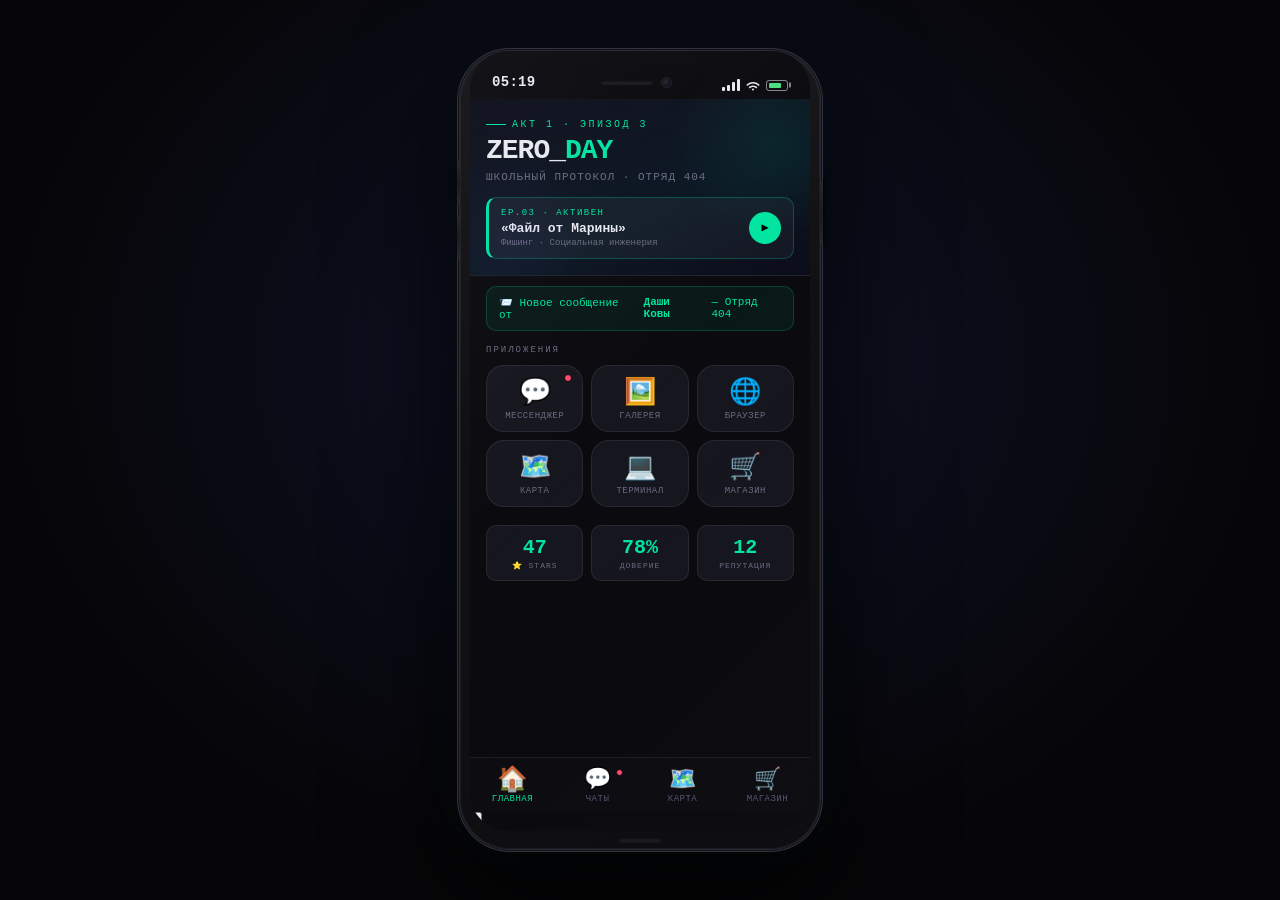
==== commit 079d8231: "game 21" ====
--- a/cybershield-summer/index.html
+++ b/cybershield-summer/index.html
@@ -2,14 +2,14 @@
 <html lang="ru">
 <head>
 <meta charset="UTF-8">
-<meta name="viewport" content="width=device-width, initial-scale=1.0, maximum-scale=1.0, user-scalable=no, viewport-fit=cover">
+<meta name="viewport" content="width=device-width, initial-scale=1.0, maximum-scale=1.0, user-scalable=no">
 <meta name="theme-color" content="#0a0a0f">
 <meta name="apple-mobile-web-app-capable" content="yes">
 <meta name="apple-mobile-web-app-status-bar-style" content="black-translucent">
-<meta name="format-detection" content="telephone=no">
 <title>ZERO_DAY: Школьный Протокол</title>
 <link rel="stylesheet" href="styles.css">
 <script src="https://telegram.org/js/telegram-web-app.js"></script>
+<base target="_blank">
 <base target="_blank">
 </head>
 <body>
--- a/cybershield-summer/styles.css
+++ b/cybershield-summer/styles.css
@@ -1,163 +1,729 @@
-/* ===== УСИЛЕННЫЙ 3D-КОРПУС ===== */
-.phone {
-  transform-style: preserve-3d;
-  transition: transform 0.4s cubic-bezier(0.2, 0.9, 0.4, 1.1), box-shadow 0.4s ease;
-  box-shadow: 
-    0 0 0 1.5px rgba(255,255,255,0.06),
-    0 0 0 3px #0d0d12,
-    0 0 0 4px rgba(255,255,255,0.02),
-    inset 0 0 0 1px rgba(255,255,255,0.08),
-    0 30px 60px rgba(0,0,0,0.6),
-    0 10px 30px rgba(0,0,0,0.4),
-    0 0 0 2px rgba(87,183,255,0.1);
-}
-
-.phone:hover {
-  transform: rotateX(3deg) rotateY(-4deg) scale(1.02);
-  box-shadow: 
-    0 0 0 1.5px rgba(255,255,255,0.1),
-    0 0 0 3px #0d0d12,
-    0 0 0 4px rgba(87,183,255,0.15),
-    inset 0 0 0 1px rgba(255,255,255,0.12),
-    0 50px 80px rgba(0,0,0,0.8),
-    0 20px 40px rgba(0,0,0,0.5);
-}
-
-/* Блик на экране – движущаяся полоса */
-.screen-glass {
-  background: linear-gradient(
-    120deg, 
-    rgba(255,255,255,0) 0%,
-    rgba(255,255,255,0.02) 20%,
-    rgba(255,255,255,0.08) 50%,
-    rgba(255,255,255,0.02) 80%,
-    rgba(255,255,255,0) 100%
-  );
-  background-size: 200% 100%;
-  animation: shimmer 6s infinite linear;
-  pointer-events: none;
-  z-index: 100;
-}
-
-@keyframes shimmer {
-  0% { background-position: 100% 0; }
-  100% { background-position: -100% 0; }
-}
-
-/* Текстура корпуса */
-.phone::before {
-  content: '';
-  position: absolute;
-  inset: 0;
-  border-radius: 54px;
-  background-image: radial-gradient(circle at 25% 40%, rgba(255,255,255,0.02) 2%, transparent 2.5%);
-  background-size: 28px 28px;
-  pointer-events: none;
-  z-index: 2;
-}
-
-/* ===== DYNAMIC ISLAND – более плавный ===== */
-.dynamic-island {
-  width: 108px;
-  height: 32px;
-  background: linear-gradient(135deg, #11141f, #0a0d15);
-  backdrop-filter: blur(20px) saturate(180%);
-  border: 0.5px solid rgba(255,255,255,0.15);
-  transition: all 0.5s cubic-bezier(0.2, 0.9, 0.4, 1.2);
-  border-radius: 16px;
-}
-
-.dynamic-island.active {
-  width: 240px;
-  height: 40px;
-  border-radius: 24px;
-  background: rgba(0,0,0,0.7);
-  backdrop-filter: blur(30px);
-  box-shadow: 0 0 0 0.5px rgba(255,255,255,0.2), 0 8px 24px rgba(0,0,0,0.4);
-}
-
-/* ===== СОВРЕМЕННЫЕ КАРТОЧКИ ===== */
-.app-tile, .ep-card, .stat-card, .shop-row {
-  backdrop-filter: blur(20px) saturate(170%);
-  background: rgba(20, 25, 45, 0.75);
-  border: 1px solid rgba(255,255,255,0.12);
-  transition: all 0.25s cubic-bezier(0.2, 0.9, 0.4, 1.1);
-}
-
-.app-tile:hover {
-  transform: translateY(-6px) scale(1.02);
-  background: rgba(30, 35, 55, 0.85);
-  border-color: rgba(87,183,255,0.5);
-  box-shadow: 0 12px 28px -8px rgba(0,0,0,0.4), 0 0 0 1px rgba(87,183,255,0.2);
-}
-
-/* Неоновая пульсация */
-.ep-status.active {
-  animation: pulseNeon 1.8s infinite;
-}
-
-@keyframes pulseNeon {
-  0% { box-shadow: 0 0 0 0 rgba(255,210,87,0.6); }
-  70% { box-shadow: 0 0 0 10px rgba(255,210,87,0); }
-  100% { box-shadow: 0 0 0 0 rgba(255,210,87,0); }
-}
-
-/* ===== ГЛАССМОРФИЗМ ЧАТА ===== */
-.bubble-in, .bubble-out, .choice {
-  backdrop-filter: blur(16px);
-}
-
-.bubble-out {
-  background: linear-gradient(125deg, #5f7eff, #8d6eff);
-  box-shadow: 0 8px 18px -6px rgba(93, 110, 255, 0.4);
-}
-
-/* ===== СОВРЕМЕННЫЙ ТЕРМИНАЛ ===== */
-.term-body {
-  font-family: 'SF Mono', 'Courier New', monospace;
-  text-shadow: 0 0 2px rgba(0,255,160,0.2);
-}
-
-.cipher-enc {
-  letter-spacing: 8px;
-  font-size: 22px;
-  background: linear-gradient(45deg, #ffd257, #ffb347);
-  -webkit-background-clip: text;
-  background-clip: text;
-  color: transparent;
-}
-
-/* ===== КОНФЕТТИ ===== */
-@keyframes confettiFall {
-  0% { transform: translateY(-100px) rotate(0deg); opacity: 1; }
-  100% { transform: translateY(500px) rotate(360deg); opacity: 0; }
-}
-
-.confetti {
-  position: fixed;
-  width: 8px;
-  height: 8px;
-  background: var(--accent);
-  border-radius: 2px;
-  pointer-events: none;
-  z-index: 1000;
-  animation: confettiFall 1.5s ease-out forwards;
-}
-
-/* ===== АДАПТАЦИЯ ПОД SAFE AREA ===== */
-.ios-home-dock {
-  padding-bottom: max(16px, env(safe-area-inset-bottom, 0px));
-  background: linear-gradient(180deg, rgba(9,12,20,0.2) 0%, rgba(9,12,20,0.96) 100%);
-  backdrop-filter: blur(30px);
-}
-
-/* ===== КНОПКА HOME ===== */
-.ios-home-btn {
-  transition: all 0.2s cubic-bezier(0.2, 0.9, 0.4, 1.2);
-  box-shadow: 0 2px 12px rgba(0,0,0,0.3), inset 0 1px 0 rgba(255,255,255,0.2);
-}
-
-.ios-home-btn:active {
-  transform: scale(0.92);
-  box-shadow: inset 0 2px 8px rgba(0,0,0,0.5);
+/* ===== RESET ===== */
+*,*::before,*::after{box-sizing:border-box;margin:0;padding:0}
+html,body{height:100%;overflow:hidden;background:#0a0a0f;font-family:'Courier New',monospace}
+
+/* ===== SCENE / PHONE FRAME ===== */
+.scene{
+  display:flex;align-items:center;justify-content:center;
+  min-height:100vh;width:100%;
+  background:radial-gradient(ellipse at 50% 40%, #12122a 0%, #060608 70%);
+  padding:24px 12px;
+}
+
+.phone{
+  position:relative;
+  width:360px;
+  background:linear-gradient(160deg,#1c1c20 0%,#111114 40%,#0e0e11 100%);
+  border-radius:50px;
+  box-shadow:
+    0 0 0 1px #2a2a35,
+    0 0 0 2px #111116,
+    0 0 0 3px #333340,
+    inset 0 0 0 1px rgba(255,255,255,0.05),
+    0 40px 120px rgba(0,0,0,0.9),
+    0 0 60px rgba(0,229,160,0.04);
+  flex-shrink:0;
+}
+
+/* PHYSICAL BUTTONS */
+.btn-power{
+  position:absolute;right:-3px;top:130px;
+  width:3px;height:64px;
+  background:linear-gradient(180deg,#2a2a30,#1a1a20,#2a2a30);
+  border-radius:0 2px 2px 0;
+  box-shadow:1px 0 3px rgba(0,0,0,0.5);
+}
+.btn-vol-up{
+  position:absolute;left:-3px;top:110px;
+  width:3px;height:44px;
+  background:linear-gradient(180deg,#2a2a30,#1a1a20,#2a2a30);
+  border-radius:2px 0 0 2px;
+}
+.btn-vol-down{
+  position:absolute;left:-3px;top:164px;
+  width:3px;height:44px;
+  background:linear-gradient(180deg,#2a2a30,#1a1a20,#2a2a30);
+  border-radius:2px 0 0 2px;
+}
+
+/* NOTCH */
+.notch{
+  position:absolute;top:14px;left:50%;transform:translateX(-50%);
+  width:126px;height:34px;
+  background:#0a0a0d;
+  border-radius:0 0 20px 20px;
+  z-index:10;
+  display:flex;align-items:center;justify-content:center;gap:8px;
+}
+.notch-speaker{
+  width:52px;height:5px;
+  background:#1a1a1e;
+  border-radius:3px;
+  box-shadow:inset 0 1px 2px rgba(0,0,0,0.8);
+}
+.notch-camera{
+  width:11px;height:11px;border-radius:50%;
+  background:radial-gradient(circle at 35% 35%,#2a2a3a,#0d0d12);
+  border:1px solid #1e1e26;
+  box-shadow:inset 0 0 4px rgba(0,0,0,0.8);
+}
+
+/* SCREEN WRAP */
+.screen-wrap{
+  margin:0 10px;
+  padding-top:48px;
+  padding-bottom:0;
+  background:#0a0a0f;
+  border-radius:38px;
+  overflow:hidden;
+  position:relative;
+  display:flex;flex-direction:column;
+  height:780px;
+}
+.screen-glass{
+  position:absolute;inset:0;
+  border-radius:38px;
+  background:linear-gradient(135deg,rgba(255,255,255,0.04) 0%,transparent 50%,rgba(255,255,255,0.01) 100%);
+  pointer-events:none;z-index:100;
+}
+
+/* STATUS BAR */
+.status-bar{
+  position:absolute;top:0;left:0;right:0;
+  height:48px;
+  display:flex;align-items:flex-end;justify-content:space-between;
+  padding:0 22px 8px;
+  z-index:50;
+  background:transparent;
+}
+.sb-left .sb-time{
+  font-size:14px;font-weight:700;letter-spacing:0.3px;
+  color:#e8e8f0;
+}
+.sb-right{
+  display:flex;align-items:center;gap:6px;
+}
+.sb-signal{
+  display:flex;align-items:flex-end;gap:2px;height:12px;
+}
+.sb-signal span{
+  width:3px;background:#e8e8f0;border-radius:1px;
+}
+.sb-signal span:nth-child(1){height:4px}
+.sb-signal span:nth-child(2){height:6px}
+.sb-signal span:nth-child(3){height:9px}
+.sb-signal span:nth-child(4){height:12px}
+.sb-wifi{display:flex;align-items:center;color:#e8e8f0}
+.sb-battery{
+  display:flex;align-items:center;gap:1px;
+  border:1.5px solid rgba(255,255,255,0.5);
+  border-radius:3px;
+  width:22px;height:11px;
+  position:relative;padding:2px;
+}
+.sb-battery::after{
+  content:'';position:absolute;right:-4px;top:50%;transform:translateY(-50%);
+  width:2px;height:5px;background:rgba(255,255,255,0.5);border-radius:0 1px 1px 0;
+}
+.sb-batt-fill{
+  height:100%;width:72%;
+  background:#4cde80;border-radius:1px;
+}
+
+/* APP FRAME */
+.app-frame{
+  flex:1;overflow:hidden;position:relative;
+}
+.screen{
+  position:absolute;inset:0;
+  display:none;flex-direction:column;
+  background:#0a0a0f;
+  overflow:hidden;
+  animation:screenIn 0.22s ease-out;
+}
+.screen.active{display:flex}
+@keyframes screenIn{from{opacity:0;transform:scale(0.98)}to{opacity:1;transform:scale(1)}}
+
+/* BOTTOM NAV */
+.bottom-nav{
+  display:flex;
+  background:rgba(14,14,18,0.96);
+  border-top:1px solid rgba(255,255,255,0.07);
+  backdrop-filter:blur(20px);
+  padding:8px 0 4px;
+  flex-shrink:0;
+}
+.nav-item{
+  flex:1;display:flex;flex-direction:column;align-items:center;gap:2px;
+  cursor:pointer;padding:4px 0;
+  transition:opacity 0.15s;
+  position:relative;
+}
+.nav-item:active{opacity:0.6}
+.nav-ico{font-size:22px;line-height:1;transition:transform 0.15s}
+.nav-lbl{font-size:9px;color:#555570;letter-spacing:0.5px;font-family:'Courier New',monospace}
+.nav-item.active .nav-ico{transform:scale(1.12)}
+.nav-item.active .nav-lbl{color:#00e5a0}
+.nav-dot{
+  position:absolute;top:3px;right:20%;
+  width:7px;height:7px;border-radius:50%;
+  background:#ff4a6a;
+  border:1.5px solid #0a0a0f;
+}
+
+/* HOME INDICATOR */
+.home-indicator{
+  height:26px;display:flex;align-items:center;justify-content:center;
+  flex-shrink:0;
+}
+.home-indicator::before{
+  content:'';display:block;
+  width:120px;height:4px;
+  background:rgba(255,255,255,0.25);
+  border-radius:2px;
+}
+
+/* PHONE CHIN */
+.phone-chin{
+  height:18px;display:flex;align-items:center;justify-content:center;
+}
+.chin-port{
+  width:44px;height:6px;border-radius:3px;
+  background:#1a1a20;
+  box-shadow:inset 0 1px 3px rgba(0,0,0,0.8);
+}
+
+/* ===== DESIGN TOKENS ===== */
+:root{
+  --bg:#0a0a0f;
+  --surface:#111118;
+  --card:#16161f;
+  --border:rgba(255,255,255,0.08);
+  --border2:rgba(255,255,255,0.14);
+  --accent:#00e5a0;
+  --accent2:#7b5fff;
+  --danger:#ff4a6a;
+  --warn:#f5a623;
+  --cyan:#00cfff;
+  --text:#e8e8f0;
+  --muted:#6b6b80;
+  --r:12px;
+}
+
+/* ===== SHARED COMPONENTS ===== */
+.screen-header{
+  display:flex;align-items:center;gap:10px;
+  padding:12px 16px 10px;
+  background:var(--surface);
+  border-bottom:1px solid var(--border);
+  flex-shrink:0;
+  z-index:5;
+}
+.back-btn{
+  width:30px;height:30px;border-radius:50%;
+  background:rgba(255,255,255,0.06);
+  display:flex;align-items:center;justify-content:center;
+  cursor:pointer;font-size:16px;color:var(--accent);
+  flex-shrink:0;transition:background 0.15s;
+}
+.back-btn:active{background:rgba(255,255,255,0.12)}
+.hdr-title{font-size:14px;font-weight:700;color:var(--text)}
+.hdr-sub{font-size:10px;color:var(--muted);margin-top:1px}
+.scrollable{overflow-y:auto;flex:1;-webkit-overflow-scrolling:touch}
+.scrollable::-webkit-scrollbar{display:none}
+
+/* ===== HOME SCREEN ===== */
+#homeScreen{background:var(--bg)}
+.home-hero{
+  padding:20px 16px 16px;
+  background:linear-gradient(160deg,#0d0d1a 0%,#0a1622 60%,#0d0d1a 100%);
+  border-bottom:1px solid var(--border);
+  position:relative;overflow:hidden;flex-shrink:0;
+}
+.home-hero::before{
+  content:'';position:absolute;top:-60px;right:-60px;
+  width:200px;height:200px;border-radius:50%;
+  background:radial-gradient(circle,rgba(0,229,160,0.07) 0%,transparent 70%);
+  pointer-events:none;
+}
+.home-hero::after{
+  content:'';position:absolute;bottom:-40px;left:-40px;
+  width:160px;height:160px;border-radius:50%;
+  background:radial-gradient(circle,rgba(123,95,255,0.06) 0%,transparent 70%);
+  pointer-events:none;
+}
+.hero-act{
+  font-size:10px;letter-spacing:2.5px;color:var(--accent);
+  text-transform:uppercase;margin-bottom:6px;
+  display:flex;align-items:center;gap:6px;
+}
+.hero-act::before{content:'';display:block;width:20px;height:1px;background:var(--accent)}
+.hero-title{font-size:28px;font-weight:900;letter-spacing:-1px;color:var(--text);line-height:1.1}
+.hero-title em{color:var(--accent);font-style:normal}
+.hero-subtitle{font-size:11px;color:var(--muted);margin:4px 0 14px;letter-spacing:1px}
+.ep-card{
+  background:rgba(255,255,255,0.04);
+  border:1px solid rgba(0,229,160,0.25);
+  border-left:3px solid var(--accent);
+  border-radius:10px;padding:10px 12px;
+  display:flex;align-items:center;gap:10px;
+  cursor:pointer;transition:all 0.15s;
+}
+.ep-card:active{transform:scale(0.98);background:rgba(0,229,160,0.08)}
+.ep-num{font-size:9px;letter-spacing:1.5px;color:var(--accent);margin-bottom:3px}
+.ep-name{font-size:13px;font-weight:700;color:var(--text)}
+.ep-meta{font-size:9px;color:var(--muted);margin-top:2px}
+.ep-play{
+  margin-left:auto;width:32px;height:32px;border-radius:50%;
+  background:var(--accent);flex-shrink:0;
+  display:flex;align-items:center;justify-content:center;
+  color:#000;font-size:12px;
+}
+.notif-strip{
+  margin:10px 16px 0;
+  background:rgba(0,229,160,0.07);
+  border:1px solid rgba(0,229,160,0.2);
+  border-radius:10px;padding:9px 12px;
+  display:flex;align-items:center;gap:8px;
+  font-size:11px;color:var(--accent);flex-shrink:0;
+}
+.home-apps{padding:14px 16px 0;flex-shrink:0}
+.section-lbl{font-size:9px;letter-spacing:2px;color:var(--muted);text-transform:uppercase;margin-bottom:10px}
+.apps-grid{display:grid;grid-template-columns:repeat(3,1fr);gap:8px;margin-bottom:10px}
+.app-tile{
+  background:var(--card);
+  border:1px solid var(--border);
+  border-radius:18px;padding:14px 8px 10px;
+  display:flex;flex-direction:column;align-items:center;gap:5px;
+  cursor:pointer;transition:all 0.15s;
+  position:relative;
+}
+.app-tile:active{transform:scale(0.93);background:rgba(255,255,255,0.05)}
+.app-tile.has-badge::after{
+  content:'';position:absolute;top:8px;right:10px;
+  width:8px;height:8px;border-radius:50%;
+  background:var(--danger);border:1.5px solid var(--bg);
+}
+.app-tile-ico{font-size:26px;line-height:1}
+.app-tile-lbl{font-size:9px;color:var(--muted);letter-spacing:0.5px;text-align:center}
+.stats-row{display:flex;gap:8px;padding:8px 16px 14px;flex-shrink:0}
+.stat-card{
+  flex:1;background:var(--card);border:1px solid var(--border);
+  border-radius:10px;padding:10px 8px;text-align:center;
+}
+.stat-val{font-size:20px;font-weight:700;color:var(--accent)}
+.stat-lbl{font-size:8px;color:var(--muted);letter-spacing:1px;margin-top:2px}
+
+/* ===== MESSENGER ===== */
+#messengerScreen{background:var(--bg)}
+.chat-list-item{
+  display:flex;align-items:center;gap:12px;
+  padding:12px 16px;border-bottom:1px solid var(--border);
+  cursor:pointer;transition:background 0.15s;
+}
+.chat-list-item:active{background:rgba(255,255,255,0.04)}
+.chat-avatar{
+  width:46px;height:46px;border-radius:50%;
+  display:flex;align-items:center;justify-content:center;
+  font-size:15px;font-weight:700;color:#fff;flex-shrink:0;
+  position:relative;
+}
+.avatar-online::after{
+  content:'';position:absolute;bottom:1px;right:1px;
+  width:11px;height:11px;border-radius:50%;
+  background:var(--accent);border:2px solid var(--bg);
+}
+.chat-info{flex:1;min-width:0}
+.chat-name{font-size:13px;font-weight:700;color:var(--text)}
+.chat-preview{font-size:11px;color:var(--muted);margin-top:2px;white-space:nowrap;overflow:hidden;text-overflow:ellipsis}
+.chat-meta{text-align:right;flex-shrink:0}
+.chat-time{font-size:9px;color:var(--muted);margin-bottom:4px}
+.chat-unread{
+  background:var(--accent);color:#000;
+  font-size:9px;font-weight:700;
+  border-radius:10px;padding:2px 6px;
+  display:inline-block;
+}
+
+/* CHAT DETAIL */
+#chatScreen{background:var(--bg)}
+.chat-bg{
+  flex:1;overflow-y:auto;padding:12px 14px;
+  display:flex;flex-direction:column;gap:8px;
+  background:linear-gradient(180deg,rgba(0,229,160,0.02) 0%,var(--bg) 100%);
+}
+.chat-bg::-webkit-scrollbar{display:none}
+.bubble{
+  max-width:80%;padding:9px 13px;
+  font-size:12px;line-height:1.55;
+  word-break:break-word;
+}
+.bubble-in{
+  background:var(--card);
+  border:1px solid var(--border);
+  border-radius:14px 14px 14px 3px;
+  align-self:flex-start;color:var(--text);
+}
+.bubble-out{
+  background:var(--accent2);
+  border-radius:14px 14px 3px 14px;
+  align-self:flex-end;color:#fff;
+}
+.bubble-system{
+  align-self:center;font-size:9px;color:var(--muted);
+  background:rgba(255,255,255,0.04);
+  border-radius:20px;padding:4px 12px;
+  letter-spacing:0.5px;
+}
+.bub-time{font-size:9px;opacity:0.5;margin-top:3px;text-align:right}
+.typing-bub{
+  display:flex;gap:4px;align-items:center;padding:9px 13px;
+  background:var(--card);border:1px solid var(--border);
+  border-radius:14px 14px 14px 3px;align-self:flex-start;
+  display:none;
+}
+.td{width:6px;height:6px;border-radius:50%;background:var(--muted);animation:td 1.2s infinite}
+.td:nth-child(2){animation-delay:.2s}.td:nth-child(3){animation-delay:.4s}
+@keyframes td{0%,60%,100%{opacity:.3;transform:scale(1)}30%{opacity:1;transform:scale(1.4)}}
+.choices-wrap{
+  padding:10px 14px 12px;
+  border-top:1px solid var(--border);
+  background:var(--surface);flex-shrink:0;
+}
+.choices-lbl{font-size:9px;letter-spacing:1.5px;color:var(--muted);margin-bottom:7px;text-transform:uppercase}
+.choice{
+  background:var(--card);border:1px solid var(--border);
+  border-radius:10px;padding:10px 13px;
+  color:var(--text);font-family:'Courier New',monospace;font-size:11px;
+  cursor:pointer;width:100%;text-align:left;
+  margin-bottom:6px;transition:all 0.15s;display:flex;gap:8px;align-items:flex-start;
+}
+.choice:last-child{margin-bottom:0}
+.choice:active{transform:scale(0.98)}
+.choice:hover{border-color:var(--accent);color:var(--accent)}
+.choice.bad:hover{border-color:var(--danger);color:var(--danger)}
+.choice.selected{border-color:var(--accent);background:rgba(0,229,160,0.08);color:var(--accent)}
+.choice-key{font-size:10px;opacity:0.5;flex-shrink:0;margin-top:1px}
+
+/* ===== GALLERY ===== */
+#galleryScreen{background:var(--bg)}
+.gal-grid{
+  display:grid;grid-template-columns:repeat(3,1fr);gap:2px;
+  padding:2px;flex:1;overflow-y:auto;
+}
+.gal-grid::-webkit-scrollbar{display:none}
+.gal-thumb{
+  aspect-ratio:1;background:var(--card);
+  display:flex;align-items:center;justify-content:center;
+  font-size:34px;cursor:pointer;position:relative;
+  transition:opacity 0.15s;overflow:hidden;
+}
+.gal-thumb:active{opacity:0.7}
+.gal-thumb.flagged::after{
+  content:'!';position:absolute;top:5px;right:5px;
+  width:16px;height:16px;border-radius:50%;
+  background:var(--danger);color:#fff;
+  font-size:10px;font-weight:700;
+  display:flex;align-items:center;justify-content:center;
+}
+.gal-thumb.analyzed::after{
+  content:'✓';position:absolute;top:5px;right:5px;
+  width:16px;height:16px;border-radius:50%;
+  background:var(--accent);color:#000;
+  font-size:9px;font-weight:700;
+  display:flex;align-items:center;justify-content:center;
+}
+/* Detail overlay */
+#galDetailOverlay{
+  position:absolute;inset:0;z-index:20;
+  background:var(--bg);display:none;flex-direction:column;
+}
+#galDetailOverlay.open{display:flex}
+.gal-detail-img{
+  flex:1;background:#060608;
+  display:flex;align-items:center;justify-content:center;
+  font-size:80px;position:relative;overflow:hidden;
+}
+.scan-anim{
+  position:absolute;left:0;right:0;height:2px;
+  background:linear-gradient(90deg,transparent,var(--accent),transparent);
+  animation:scanY 2s linear infinite;display:none;
+}
+@keyframes scanY{0%{top:0%}100%{top:100%}}
+.gal-scan-overlay{
+  position:absolute;inset:0;pointer-events:none;display:none;
+  background:repeating-linear-gradient(0deg,rgba(0,229,160,0.02) 0px,transparent 2px,transparent 4px);
+}
+.exif-panel{
+  background:var(--surface);border-top:1px solid var(--border);
+  padding:12px 16px;flex-shrink:0;max-height:180px;overflow-y:auto;
+}
+.exif-panel::-webkit-scrollbar{display:none}
+.exif-row{
+  display:flex;justify-content:space-between;align-items:baseline;
+  padding:4px 0;border-bottom:1px solid rgba(255,255,255,0.04);
+  font-size:11px;
+}
+.exif-row:last-child{border-bottom:none}
+.exif-k{color:var(--muted)}
+.exif-v{color:var(--cyan);text-align:right;max-width:60%;word-break:break-all}
+.exif-v.danger{color:var(--danger)}
+.exif-v.ok{color:var(--accent)}
+.analyze-btn{
+  margin:10px 16px;padding:11px;
+  background:transparent;border:1px solid var(--accent);
+  border-radius:10px;color:var(--accent);
+  font-family:'Courier New',monospace;font-size:12px;font-weight:700;
+  cursor:pointer;letter-spacing:1px;width:calc(100% - 32px);
+  transition:all 0.15s;flex-shrink:0;
+}
+.analyze-btn:active{background:rgba(0,229,160,0.12)}
+
+/* ===== BROWSER ===== */
+#browserScreen{background:var(--bg)}
+.url-bar-wrap{
+  display:flex;align-items:center;gap:8px;
+  padding:8px 14px 10px;
+  background:var(--surface);border-bottom:1px solid var(--border);
+  flex-shrink:0;
+}
+.url-bar{
+  flex:1;background:var(--card);border:1px solid var(--border);
+  border-radius:8px;padding:7px 10px;
+  display:flex;align-items:center;gap:6px;
+  font-size:11px;
+}
+.url-lock{font-size:11px}
+.url-lock.http{color:var(--warn)}
+.url-lock.https{color:var(--accent)}
+.url-txt{color:var(--text);flex:1;overflow:hidden;text-overflow:ellipsis;white-space:nowrap}
+.site-content{flex:1;overflow-y:auto}
+.site-content::-webkit-scrollbar{display:none}
+.site-topbar{
+  background:linear-gradient(180deg,#0e1928,#0c1520);
+  padding:14px 16px 10px;
+  border-bottom:2px solid #1e4a8a;
+}
+.site-logo{font-size:17px;font-weight:700;color:#4a9eff;margin-bottom:2px}
+.site-tagline{font-size:10px;color:#5a7a99}
+.site-nav-row{display:flex;gap:14px;margin-top:8px}
+.site-nav-item{font-size:10px;color:#4a9eff;text-decoration:underline;cursor:pointer}
+.site-body{padding:14px 16px}
+.phish-warning{
+  background:rgba(245,166,35,0.08);border:1px solid rgba(245,166,35,0.3);
+  border-radius:10px;padding:11px 13px;margin-bottom:12px;
+}
+.phish-w-title{color:var(--warn);font-size:12px;font-weight:700;margin-bottom:4px}
+.phish-w-txt{color:#c8a860;font-size:11px;line-height:1.5}
+.site-headline{font-size:15px;font-weight:700;color:var(--text);margin-bottom:5px;line-height:1.3}
+.site-meta{font-size:10px;color:var(--muted);margin-bottom:10px}
+.site-para{font-size:11px;color:#9898a8;line-height:1.6;margin-bottom:12px}
+.flags-box{
+  background:rgba(255,74,106,0.06);border:1px solid rgba(255,74,106,0.2);
+  border-radius:10px;padding:13px;
+}
+.flags-title{color:var(--danger);font-size:11px;font-weight:700;letter-spacing:1px;margin-bottom:9px}
+.flag-row{
+  display:flex;align-items:flex-start;gap:9px;
+  padding:5px 0;cursor:pointer;transition:color 0.15s;
+  font-size:11px;color:#bb7070;
+}
+.flag-row:hover{color:var(--danger)}
+.flag-row.found{color:var(--accent)}
+.flag-chk{
+  width:15px;height:15px;border-radius:3px;
+  border:1.5px solid currentColor;flex-shrink:0;
+  display:flex;align-items:center;justify-content:center;
+  font-size:9px;margin-top:1px;
+}
+.flags-success{
+  display:none;margin-top:10px;padding:9px;
+  background:rgba(0,229,160,0.08);border-radius:8px;
+  font-size:11px;color:var(--accent);line-height:1.5;
+}
+
+/* ===== MAP ===== */
+#mapScreen{background:var(--bg)}
+.map-canvas{
+  flex:1;position:relative;background:#08080e;overflow:hidden;
+}
+.map-grid-lines{
+  position:absolute;inset:0;
+  background-image:
+    linear-gradient(rgba(0,229,160,0.04) 1px,transparent 1px),
+    linear-gradient(90deg,rgba(0,229,160,0.04) 1px,transparent 1px);
+  background-size:30px 30px;
+}
+.map-glow{
+  position:absolute;top:40%;left:30%;
+  width:120px;height:120px;border-radius:50%;
+  background:radial-gradient(circle,rgba(0,229,160,0.06) 0%,transparent 70%);
+  pointer-events:none;
+}
+.loc-pin{
+  position:absolute;transform:translate(-50%,-50%);
+  display:flex;flex-direction:column;align-items:center;
+  cursor:pointer;user-select:none;
+}
+.pin-circle{
+  width:16px;height:16px;border-radius:50%;
+  border:2.5px solid;position:relative;
+  transition:transform 0.15s;
+}
+.pin-circle::after{
+  content:'';position:absolute;inset:3px;
+  border-radius:50%;background:currentColor;opacity:0.6;
+}
+.loc-pin:active .pin-circle{transform:scale(1.3)}
+.pin-pulse{animation:pinPulse 2s infinite}
+@keyframes pinPulse{
+  0%,100%{box-shadow:0 0 0 0 rgba(0,229,160,0.5)}
+  50%{box-shadow:0 0 0 10px rgba(0,229,160,0)}
+}
+.pin-lbl{
+  font-size:9px;color:var(--text);background:rgba(0,0,0,0.85);
+  border:1px solid var(--border);border-radius:5px;
+  padding:2px 7px;margin-top:4px;white-space:nowrap;
+}
+.pin-status{font-size:8px;margin-top:2px;letter-spacing:0.5px}
+.map-panel{
+  position:absolute;bottom:0;left:0;right:0;
+  background:rgba(17,17,24,0.97);
+  border-top:1px solid var(--border);
+  backdrop-filter:blur(16px);
+  padding:16px 16px 12px;
+  transform:translateY(100%);transition:transform 0.25s ease;
+}
+.map-panel.open{transform:translateY(0)}
+.map-panel-name{font-size:14px;font-weight:700;color:var(--text);margin-bottom:4px}
+.map-panel-desc{font-size:11px;color:var(--muted);line-height:1.5;margin-bottom:12px}
+.map-go-btn{
+  background:var(--accent);color:#000;
+  border:none;border-radius:10px;
+  padding:12px;width:100%;
+  font-family:'Courier New',monospace;font-size:12px;font-weight:700;
+  cursor:pointer;letter-spacing:0.5px;transition:opacity 0.15s;
+}
+.map-go-btn:active{opacity:0.8}
+.map-go-btn.locked{background:var(--muted);cursor:not-allowed}
+.map-go-btn.req{background:var(--danger)}
+
+/* ===== TERMINAL ===== */
+#terminalScreen{background:#050508}
+.term-topbar{
+  display:flex;align-items:center;gap:8px;
+  padding:10px 14px;background:#0d0d12;
+  border-bottom:1px solid var(--border);flex-shrink:0;
+}
+.term-dots{display:flex;gap:6px}
+.tdot{width:11px;height:11px;border-radius:50%}
+.tdot-r{background:#ff5f57}.tdot-y{background:#ffbd2e}.tdot-g{background:#28c840}
+.term-title-txt{flex:1;text-align:center;font-size:11px;color:var(--muted)}
+.term-body{
+  flex:1;overflow-y:auto;padding:14px 15px;
+  font-size:12px;line-height:1.7;
+}
+.term-body::-webkit-scrollbar{display:none}
+.t-g{color:#28c840}.t-c{color:var(--cyan)}.t-r{color:var(--danger)}
+.t-y{color:var(--warn)}.t-d{color:var(--muted)}.t-w{color:var(--text)}.t-a{color:var(--accent)}
+.term-br{height:6px}
+.cipher-block{
+  background:rgba(0,229,160,0.04);border:1px solid rgba(0,229,160,0.18);
+  border-radius:10px;padding:14px;margin-top:6px;
+}
+.cipher-enc{
+  font-size:18px;letter-spacing:5px;color:var(--warn);
+  text-align:center;margin-bottom:12px;font-weight:700;
+}
+.slider-row{display:flex;align-items:center;gap:10px;margin-bottom:10px}
+.slider-lbl{font-size:10px;color:var(--muted);white-space:nowrap}
+.slider-val{font-size:13px;font-weight:700;color:var(--warn);min-width:22px;text-align:right}
+input[type=range]{
+  flex:1;height:4px;
+  -webkit-appearance:none;
+  background:var(--border2);border-radius:2px;
+  accent-color:var(--accent);
+}
+input[type=range]::-webkit-slider-thumb{
+  -webkit-appearance:none;
+  width:18px;height:18px;border-radius:50%;
+  background:var(--accent);cursor:pointer;
+}
+.cipher-out{
+  width:100%;background:var(--bg);border:1px solid var(--border);
+  border-radius:8px;padding:9px 11px;
+  color:var(--accent);font-family:'Courier New',monospace;
+  font-size:15px;letter-spacing:4px;text-align:center;
+  font-weight:700;text-transform:uppercase;border:none;outline:none;
+}
+.cipher-hint{font-size:10px;color:var(--muted);text-align:center;margin-top:7px}
+.cipher-solved{
+  display:none;margin-top:9px;padding:9px 11px;
+  background:rgba(0,229,160,0.08);border-radius:8px;
+  font-size:11px;color:var(--accent);text-align:center;
+}
+.term-prompt{display:flex;align-items:center;gap:6px;margin-top:10px}
+.cursor{
+  display:inline-block;width:8px;height:14px;
+  background:var(--accent);animation:cursorBlink 1s infinite;
+  vertical-align:middle;
+}
+@keyframes cursorBlink{0%,50%{opacity:1}51%,100%{opacity:0}}
+
+/* ===== SHOP ===== */
+#shopScreen{background:var(--bg)}
+.shop-balance-bar{
+  display:flex;align-items:center;justify-content:flex-end;gap:6px;
+  padding:0 16px 10px;font-size:13px;color:var(--warn);font-weight:700;
+  flex-shrink:0;
+}
+.shop-body{flex:1;overflow-y:auto;padding:0 16px 16px}
+.shop-body::-webkit-scrollbar{display:none}
+.shop-cat{
+  font-size:9px;letter-spacing:2px;color:var(--muted);
+  text-transform:uppercase;padding:12px 0 8px;
+}
+.shop-row{
+  background:var(--card);border:1px solid var(--border);
+  border-radius:12px;padding:12px;
+  display:flex;gap:11px;align-items:center;
+  margin-bottom:8px;transition:border-color 0.15s;
+}
+.shop-row:hover{border-color:rgba(123,95,255,0.3)}
+.shop-ico{font-size:26px;flex-shrink:0}
+.shop-info{flex:1;min-width:0}
+.shop-name{font-size:13px;font-weight:700;color:var(--text)}
+.shop-desc{font-size:10px;color:var(--muted);margin-top:2px;line-height:1.4}
+.shop-tags{display:flex;gap:4px;margin-top:6px;flex-wrap:wrap}
+.stag{font-size:9px;padding:2px 7px;border-radius:4px;letter-spacing:0.4px}
+.stag-tool{background:rgba(0,229,160,.1);color:var(--accent);border:1px solid rgba(0,229,160,.2)}
+.stag-access{background:rgba(123,95,255,.1);color:var(--accent2);border:1px solid rgba(123,95,255,.2)}
+.stag-boost{background:rgba(0,207,255,.1);color:var(--cyan);border:1px solid rgba(0,207,255,.2)}
+.stag-cosm{background:rgba(255,74,106,.1);color:var(--danger);border:1px solid rgba(255,74,106,.2)}
+.buy-btn{
+  background:transparent;border:1px solid var(--accent2);
+  border-radius:8px;padding:7px 11px;
+  color:var(--accent2);font-family:'Courier New',monospace;
+  font-size:11px;cursor:pointer;white-space:nowrap;flex-shrink:0;
+  transition:all 0.15s;display:flex;align-items:center;gap:4px;
+}
+.buy-btn:active{background:rgba(123,95,255,.2)}
+.buy-btn.owned{border-color:var(--accent);color:var(--accent);cursor:default}
+.buy-btn.no-stars{border-color:var(--danger);color:var(--danger)}
+
+/* ===== TOAST ===== */
+.toast{
+  position:absolute;top:14px;left:50%;transform:translateX(-50%);
+  background:var(--accent);color:#000;
+  border-radius:20px;padding:7px 16px;
+  font-size:12px;font-weight:700;
+  white-space:nowrap;z-index:200;
+  animation:toastAnim 1.8s ease forwards;
+  pointer-events:none;
+}
+@keyframes toastAnim{
+  0%{opacity:0;transform:translateX(-50%) translateY(-10px)}
+  15%{opacity:1;transform:translateX(-50%) translateY(0)}
+  70%{opacity:1;transform:translateX(-50%) translateY(0)}
+  100%{opacity:0;transform:translateX(-50%) translateY(-10px)}
 }
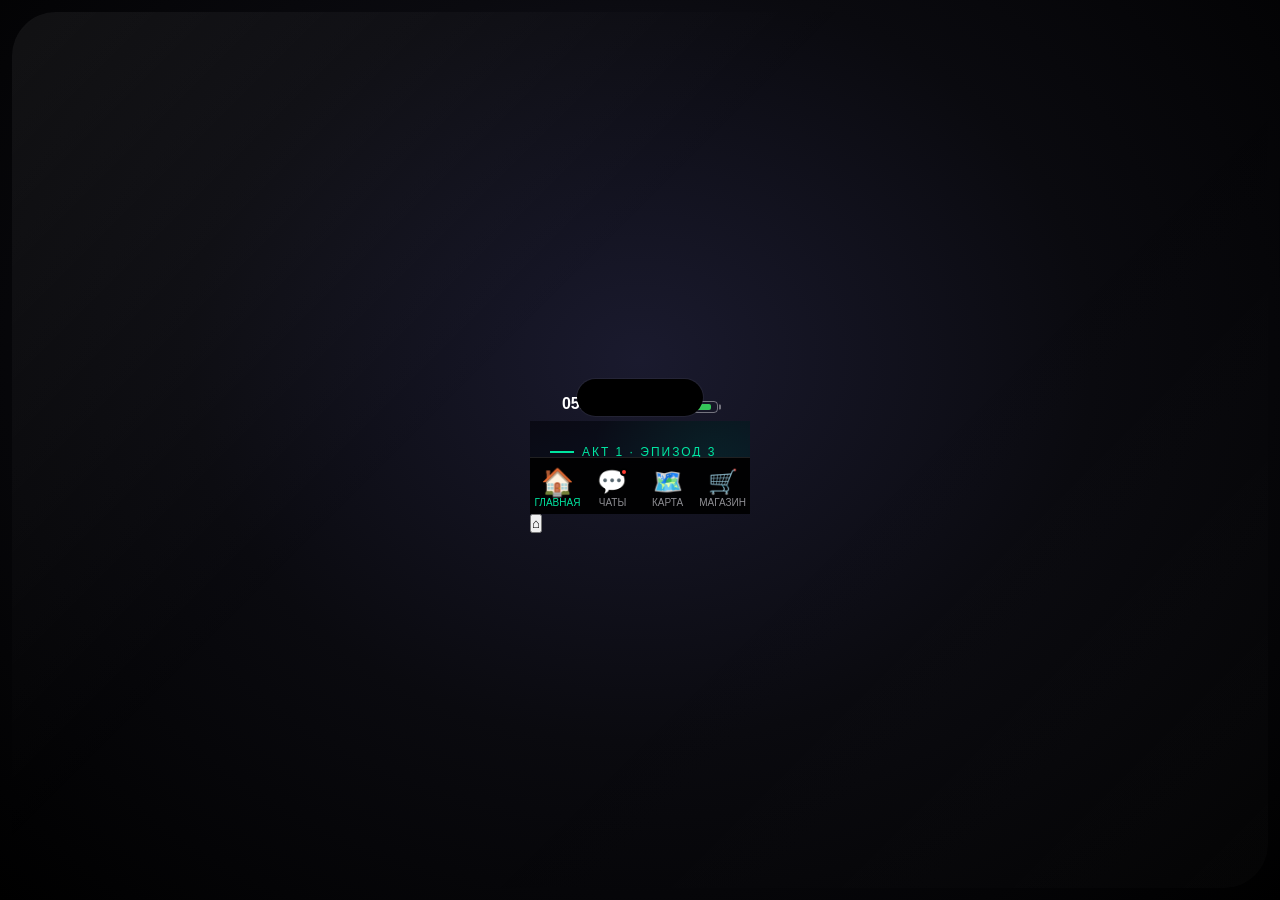
==== commit 44b2ca70: "game 21" ====
--- a/cybershield-summer/index.html
+++ b/cybershield-summer/index.html
@@ -2,14 +2,14 @@
 <html lang="ru">
 <head>
 <meta charset="UTF-8">
-<meta name="viewport" content="width=device-width, initial-scale=1.0, maximum-scale=1.0, user-scalable=no">
+<meta name="viewport" content="width=device-width, initial-scale=1.0, maximum-scale=1.0, user-scalable=no, viewport-fit=cover">
 <meta name="theme-color" content="#0a0a0f">
 <meta name="apple-mobile-web-app-capable" content="yes">
 <meta name="apple-mobile-web-app-status-bar-style" content="black-translucent">
+<meta name="format-detection" content="telephone=no">
 <title>ZERO_DAY: Школьный Протокол</title>
 <link rel="stylesheet" href="styles.css">
 <script src="https://telegram.org/js/telegram-web-app.js"></script>
-<base target="_blank">
 <base target="_blank">
 </head>
 <body>
--- a/cybershield-summer/styles.css
+++ b/cybershield-summer/styles.css
@@ -1,104 +1,122 @@
 /* ===== RESET ===== */
 *,*::before,*::after{box-sizing:border-box;margin:0;padding:0}
-html,body{height:100%;overflow:hidden;background:#0a0a0f;font-family:'Courier New',monospace}
-
-/* ===== SCENE / PHONE FRAME ===== */
+html,body{height:100%;overflow:hidden;background:#000;font-family:-apple-system,BlinkMacSystemFont,'SF Pro Display','SF Pro Text','Helvetica Neue',sans-serif}
+
+/* ===== SCENE ===== */
 .scene{
   display:flex;align-items:center;justify-content:center;
   min-height:100vh;width:100%;
-  background:radial-gradient(ellipse at 50% 40%, #12122a 0%, #060608 70%);
-  padding:24px 12px;
-}
-
-.phone{
+  background:radial-gradient(ellipse at 50% 40%,#1a1a2e 0%,#0a0a0f 50%,#000 100%);
+  padding:20px;
+}
+
+/* ===== IPHONE FRAME ===== */
+.iphone-frame{
   position:relative;
-  width:360px;
-  background:linear-gradient(160deg,#1c1c20 0%,#111114 40%,#0e0e11 100%);
-  border-radius:50px;
-  box-shadow:
-    0 0 0 1px #2a2a35,
-    0 0 0 2px #111116,
-    0 0 0 3px #333340,
-    inset 0 0 0 1px rgba(255,255,255,0.05),
-    0 40px 120px rgba(0,0,0,0.9),
-    0 0 60px rgba(0,229,160,0.04);
+  width:390px;
+  height:844px;
   flex-shrink:0;
 }
 
-/* PHYSICAL BUTTONS */
+/* Боковые кнопки */
+.btn-silent{
+  position:absolute;left:-4px;top:120px;
+  width:4px;height:32px;
+  background:linear-gradient(180deg,#3a3a3c,#2c2c2e,#3a3a3c);
+  border-radius:2px 0 0 2px;
+  box-shadow:-1px 0 2px rgba(0,0,0,0.5);
+}
+.btn-volume-up{
+  position:absolute;left:-4px;top:168px;
+  width:4px;height:64px;
+  background:linear-gradient(180deg,#3a3a3c,#2c2c2e,#3a3a3c);
+  border-radius:2px 0 0 2px;
+  box-shadow:-1px 0 2px rgba(0,0,0,0.5);
+}
+.btn-volume-down{
+  position:absolute;left:-4px;top:242px;
+  width:4px;height:64px;
+  background:linear-gradient(180deg,#3a3a3c,#2c2c2e,#3a3a3c);
+  border-radius:2px 0 0 2px;
+  box-shadow:-1px 0 2px rgba(0,0,0,0.5);
+}
 .btn-power{
-  position:absolute;right:-3px;top:130px;
-  width:3px;height:64px;
-  background:linear-gradient(180deg,#2a2a30,#1a1a20,#2a2a30);
+  position:absolute;right:-4px;top:180px;
+  width:4px;height:96px;
+  background:linear-gradient(180deg,#3a3a3c,#2c2c2e,#3a3a3c);
   border-radius:0 2px 2px 0;
-  box-shadow:1px 0 3px rgba(0,0,0,0.5);
-}
-.btn-vol-up{
-  position:absolute;left:-3px;top:110px;
-  width:3px;height:44px;
-  background:linear-gradient(180deg,#2a2a30,#1a1a20,#2a2a30);
-  border-radius:2px 0 0 2px;
-}
-.btn-vol-down{
-  position:absolute;left:-3px;top:164px;
-  width:3px;height:44px;
-  background:linear-gradient(180deg,#2a2a30,#1a1a20,#2a2a30);
-  border-radius:2px 0 0 2px;
-}
-
-/* NOTCH */
-.notch{
-  position:absolute;top:14px;left:50%;transform:translateX(-50%);
-  width:126px;height:34px;
-  background:#0a0a0d;
-  border-radius:0 0 20px 20px;
-  z-index:10;
-  display:flex;align-items:center;justify-content:center;gap:8px;
-}
-.notch-speaker{
-  width:52px;height:5px;
+  box-shadow:1px 0 2px rgba(0,0,0,0.5);
+}
+
+/* Dynamic Island */
+.dynamic-island{
+  position:absolute;top:12px;left:50%;transform:translateX(-50%);
+  width:126px;height:37px;
+  background:#000;
+  border-radius:20px;
+  z-index:100;
+  display:flex;align-items:center;justify-content:flex-end;gap:8px;
+  padding-right:12px;
+  box-shadow:0 0 0 1px rgba(255,255,255,0.05);
+}
+.di-camera{
+  width:12px;height:12px;border-radius:50%;
+  background:radial-gradient(circle at 40% 40%,#1a1a2e,#000);
+  border:1.5px solid #2a2a2e;
+  box-shadow:inset 0 0 3px rgba(0,0,0,0.8),0 0 4px rgba(100,100,255,0.2);
+}
+.di-speaker{
+  width:54px;height:5px;
   background:#1a1a1e;
   border-radius:3px;
-  box-shadow:inset 0 1px 2px rgba(0,0,0,0.8);
-}
-.notch-camera{
-  width:11px;height:11px;border-radius:50%;
-  background:radial-gradient(circle at 35% 35%,#2a2a3a,#0d0d12);
-  border:1px solid #1e1e26;
-  box-shadow:inset 0 0 4px rgba(0,0,0,0.8);
-}
-
-/* SCREEN WRAP */
-.screen-wrap{
-  margin:0 10px;
-  padding-top:48px;
-  padding-bottom:0;
-  background:#0a0a0f;
-  border-radius:38px;
+  box-shadow:inset 0 1px 2px rgba(0,0,0,0.6);
+}
+
+/* Корпус телефона */
+.iphone-frame::before{
+  content:'';position:absolute;inset:-2px;
+  background:linear-gradient(160deg,#4a4a4e 0%,#2a2a2e 20%,#1a1a1e 50%,#2a2a2e 80%,#4a4a4e 100%);
+  border-radius:55px;
+  z-index:-1;
+  box-shadow:
+    0 0 0 1px rgba(255,255,255,0.1),
+    0 0 0 2px rgba(0,0,0,0.3),
+    0 50px 100px rgba(0,0,0,0.6),
+    0 0 80px rgba(0,229,160,0.03);
+}
+
+/* Стеклянная задняя часть (визуальный эффект) */
+.iphone-frame::after{
+  content:'';position:absolute;inset:-6px;
+  background:linear-gradient(145deg,rgba(255,255,255,0.08) 0%,transparent 30%,transparent 70%,rgba(255,255,255,0.03) 100%);
+  border-radius:60px;
+  z-index:-2;
+  pointer-events:none;
+}
+
+/* ===== ЭКРАН ===== */
+.iphone-screen{
+  position:absolute;inset:12px;
+  background:#000;
+  border-radius:44px;
   overflow:hidden;
+  display:flex;flex-direction:column;
+  box-shadow:inset 0 0 0 1px rgba(255,255,255,0.08);
+}
+
+/* ===== СТАТУС БАР ===== */
+.status-bar{
   position:relative;
-  display:flex;flex-direction:column;
-  height:780px;
-}
-.screen-glass{
-  position:absolute;inset:0;
-  border-radius:38px;
-  background:linear-gradient(135deg,rgba(255,255,255,0.04) 0%,transparent 50%,rgba(255,255,255,0.01) 100%);
-  pointer-events:none;z-index:100;
-}
-
-/* STATUS BAR */
-.status-bar{
-  position:absolute;top:0;left:0;right:0;
-  height:48px;
+  height:54px;
   display:flex;align-items:flex-end;justify-content:space-between;
-  padding:0 22px 8px;
+  padding:0 32px 8px;
   z-index:50;
   background:transparent;
+  flex-shrink:0;
 }
 .sb-left .sb-time{
-  font-size:14px;font-weight:700;letter-spacing:0.3px;
-  color:#e8e8f0;
+  font-size:16px;font-weight:600;letter-spacing:-0.2px;
+  color:#fff;
 }
 .sb-right{
   display:flex;align-items:center;gap:6px;
@@ -107,303 +125,333 @@
   display:flex;align-items:flex-end;gap:2px;height:12px;
 }
 .sb-signal span{
-  width:3px;background:#e8e8f0;border-radius:1px;
+  width:3px;background:#fff;border-radius:1px;
 }
 .sb-signal span:nth-child(1){height:4px}
 .sb-signal span:nth-child(2){height:6px}
 .sb-signal span:nth-child(3){height:9px}
 .sb-signal span:nth-child(4){height:12px}
-.sb-wifi{display:flex;align-items:center;color:#e8e8f0}
+.sb-wifi{display:flex;align-items:center;color:#fff}
 .sb-battery{
   display:flex;align-items:center;gap:1px;
-  border:1.5px solid rgba(255,255,255,0.5);
-  border-radius:3px;
-  width:22px;height:11px;
+  border:1.5px solid rgba(255,255,255,0.4);
+  border-radius:4px;
+  width:25px;height:12px;
   position:relative;padding:2px;
 }
 .sb-battery::after{
   content:'';position:absolute;right:-4px;top:50%;transform:translateY(-50%);
-  width:2px;height:5px;background:rgba(255,255,255,0.5);border-radius:0 1px 1px 0;
+  width:2px;height:5px;background:rgba(255,255,255,0.4);border-radius:0 1px 1px 0;
 }
 .sb-batt-fill{
-  height:100%;width:72%;
-  background:#4cde80;border-radius:1px;
-}
-
-/* APP FRAME */
+  height:100%;width:78%;
+  background:#34c759;border-radius:2px;
+}
+
+/* ===== APP FRAME ===== */
 .app-frame{
   flex:1;overflow:hidden;position:relative;
+  background:#000;
 }
 .screen{
   position:absolute;inset:0;
   display:none;flex-direction:column;
-  background:#0a0a0f;
+  background:#000;
   overflow:hidden;
-  animation:screenIn 0.22s ease-out;
+  animation:screenIn 0.2s ease-out;
 }
 .screen.active{display:flex}
-@keyframes screenIn{from{opacity:0;transform:scale(0.98)}to{opacity:1;transform:scale(1)}}
-
-/* BOTTOM NAV */
+@keyframes screenIn{from{opacity:0;transform:scale(0.97)}to{opacity:1;transform:scale(1)}}
+
+/* ===== BOTTOM NAV ===== */
 .bottom-nav{
   display:flex;
-  background:rgba(14,14,18,0.96);
-  border-top:1px solid rgba(255,255,255,0.07);
+  background:rgba(0,0,0,0.92);
+  border-top:0.5px solid rgba(255,255,255,0.12);
   backdrop-filter:blur(20px);
-  padding:8px 0 4px;
+  -webkit-backdrop-filter:blur(20px);
+  padding:8px 0 2px;
   flex-shrink:0;
 }
 .nav-item{
-  flex:1;display:flex;flex-direction:column;align-items:center;gap:2px;
+  flex:1;display:flex;flex-direction:column;align-items:center;gap:3px;
   cursor:pointer;padding:4px 0;
   transition:opacity 0.15s;
   position:relative;
-}
-.nav-item:active{opacity:0.6}
-.nav-ico{font-size:22px;line-height:1;transition:transform 0.15s}
-.nav-lbl{font-size:9px;color:#555570;letter-spacing:0.5px;font-family:'Courier New',monospace}
-.nav-item.active .nav-ico{transform:scale(1.12)}
+  -webkit-tap-highlight-color:transparent;
+}
+.nav-item:active{opacity:0.5}
+.nav-ico{font-size:24px;line-height:1;transition:transform 0.15s}
+.nav-lbl{font-size:10px;color:#8e8e93;font-weight:500;letter-spacing:0}
+.nav-item.active .nav-ico{transform:scale(1.1)}
 .nav-item.active .nav-lbl{color:#00e5a0}
 .nav-dot{
-  position:absolute;top:3px;right:20%;
-  width:7px;height:7px;border-radius:50%;
-  background:#ff4a6a;
-  border:1.5px solid #0a0a0f;
-}
-
-/* HOME INDICATOR */
+  position:absolute;top:2px;right:22%;
+  width:8px;height:8px;border-radius:50%;
+  background:#ff3b30;
+  border:2px solid #000;
+}
+
+/* ===== HOME INDICATOR ===== */
 .home-indicator{
-  height:26px;display:flex;align-items:center;justify-content:center;
+  height:34px;display:flex;align-items:center;justify-content:center;
   flex-shrink:0;
+  background:rgba(0,0,0,0.92);
 }
 .home-indicator::before{
   content:'';display:block;
-  width:120px;height:4px;
-  background:rgba(255,255,255,0.25);
-  border-radius:2px;
-}
-
-/* PHONE CHIN */
-.phone-chin{
-  height:18px;display:flex;align-items:center;justify-content:center;
-}
-.chin-port{
-  width:44px;height:6px;border-radius:3px;
-  background:#1a1a20;
-  box-shadow:inset 0 1px 3px rgba(0,0,0,0.8);
+  width:134px;height:5px;
+  background:rgba(255,255,255,0.3);
+  border-radius:3px;
+}
+
+/* ===== ЧИН (НИЖНЯЯ ЧАСТЬ) ===== */
+.iphone-chin{
+  position:absolute;bottom:0;left:0;right:0;
+  height:24px;
+  display:flex;align-items:center;justify-content:center;gap:40px;
+  z-index:60;
+  pointer-events:none;
+}
+.chin-speakers{display:flex;gap:4px}
+.chin-speakers span{
+  width:3px;height:3px;border-radius:50%;
+  background:#1a1a1e;
+  box-shadow:inset 0 0 2px rgba(0,0,0,0.8);
+}
+.chin-speakers-r{transform:scaleX(-1)}
+.chin-connector{
+  width:32px;height:10px;border-radius:5px;
+  background:#1a1a1e;
+  border:1px solid #2a2a2e;
+}
+
+/* ===== СТЕКЛЯННЫЙ БЛИК ===== */
+.screen-glass{
+  position:absolute;inset:12px;
+  border-radius:44px;
+  background:linear-gradient(135deg,rgba(255,255,255,0.06) 0%,transparent 40%,transparent 60%,rgba(255,255,255,0.02) 100%);
+  pointer-events:none;z-index:200;
 }
 
 /* ===== DESIGN TOKENS ===== */
 :root{
-  --bg:#0a0a0f;
-  --surface:#111118;
-  --card:#16161f;
-  --border:rgba(255,255,255,0.08);
-  --border2:rgba(255,255,255,0.14);
+  --bg:#000;
+  --surface:#1c1c1e;
+  --card:#2c2c2e;
+  --border:rgba(255,255,255,0.1);
+  --border2:rgba(255,255,255,0.18);
   --accent:#00e5a0;
-  --accent2:#7b5fff;
-  --danger:#ff4a6a;
-  --warn:#f5a623;
-  --cyan:#00cfff;
-  --text:#e8e8f0;
-  --muted:#6b6b80;
-  --r:12px;
+  --accent2:#bf5af2;
+  --danger:#ff453a;
+  --warn:#ffd60a;
+  --cyan:#64d2ff;
+  --text:#fff;
+  --muted:#8e8e93;
+  --r:13px;
 }
 
 /* ===== SHARED COMPONENTS ===== */
 .screen-header{
-  display:flex;align-items:center;gap:10px;
-  padding:12px 16px 10px;
-  background:var(--surface);
-  border-bottom:1px solid var(--border);
+  display:flex;align-items:center;gap:8px;
+  padding:8px 16px 10px;
+  background:rgba(28,28,30,0.85);
+  border-bottom:0.5px solid var(--border);
   flex-shrink:0;
   z-index:5;
+  backdrop-filter:blur(10px);
+  -webkit-backdrop-filter:blur(10px);
 }
 .back-btn{
-  width:30px;height:30px;border-radius:50%;
-  background:rgba(255,255,255,0.06);
+  width:32px;height:32px;border-radius:50%;
+  background:rgba(255,255,255,0.08);
   display:flex;align-items:center;justify-content:center;
-  cursor:pointer;font-size:16px;color:var(--accent);
+  cursor:pointer;font-size:18px;color:var(--accent);
   flex-shrink:0;transition:background 0.15s;
-}
-.back-btn:active{background:rgba(255,255,255,0.12)}
-.hdr-title{font-size:14px;font-weight:700;color:var(--text)}
-.hdr-sub{font-size:10px;color:var(--muted);margin-top:1px}
+  -webkit-tap-highlight-color:transparent;
+}
+.back-btn:active{background:rgba(255,255,255,0.15)}
+.hdr-title{font-size:17px;font-weight:600;color:var(--text)}
+.hdr-sub{font-size:12px;color:var(--muted);margin-top:1px}
 .scrollable{overflow-y:auto;flex:1;-webkit-overflow-scrolling:touch}
 .scrollable::-webkit-scrollbar{display:none}
 
 /* ===== HOME SCREEN ===== */
 #homeScreen{background:var(--bg)}
 .home-hero{
-  padding:20px 16px 16px;
-  background:linear-gradient(160deg,#0d0d1a 0%,#0a1622 60%,#0d0d1a 100%);
-  border-bottom:1px solid var(--border);
+  padding:24px 20px 18px;
+  background:linear-gradient(160deg,#0a0a14 0%,#0a1628 60%,#0a0a14 100%);
+  border-bottom:0.5px solid var(--border);
   position:relative;overflow:hidden;flex-shrink:0;
 }
 .home-hero::before{
-  content:'';position:absolute;top:-60px;right:-60px;
-  width:200px;height:200px;border-radius:50%;
-  background:radial-gradient(circle,rgba(0,229,160,0.07) 0%,transparent 70%);
+  content:'';position:absolute;top:-80px;right:-80px;
+  width:240px;height:240px;border-radius:50%;
+  background:radial-gradient(circle,rgba(0,229,160,0.08) 0%,transparent 70%);
   pointer-events:none;
 }
 .home-hero::after{
-  content:'';position:absolute;bottom:-40px;left:-40px;
-  width:160px;height:160px;border-radius:50%;
-  background:radial-gradient(circle,rgba(123,95,255,0.06) 0%,transparent 70%);
+  content:'';position:absolute;bottom:-60px;left:-60px;
+  width:180px;height:180px;border-radius:50%;
+  background:radial-gradient(circle,rgba(191,90,242,0.06) 0%,transparent 70%);
   pointer-events:none;
 }
 .hero-act{
-  font-size:10px;letter-spacing:2.5px;color:var(--accent);
-  text-transform:uppercase;margin-bottom:6px;
-  display:flex;align-items:center;gap:6px;
-}
-.hero-act::before{content:'';display:block;width:20px;height:1px;background:var(--accent)}
-.hero-title{font-size:28px;font-weight:900;letter-spacing:-1px;color:var(--text);line-height:1.1}
+  font-size:12px;letter-spacing:2px;color:var(--accent);
+  text-transform:uppercase;margin-bottom:8px;
+  display:flex;align-items:center;gap:8px;
+}
+.hero-act::before{content:'';display:block;width:24px;height:1.5px;background:var(--accent)}
+.hero-title{font-size:34px;font-weight:700;letter-spacing:-1px;color:var(--text);line-height:1}
 .hero-title em{color:var(--accent);font-style:normal}
-.hero-subtitle{font-size:11px;color:var(--muted);margin:4px 0 14px;letter-spacing:1px}
+.hero-subtitle{font-size:13px;color:var(--muted);margin:6px 0 16px;letter-spacing:0.5px}
 .ep-card{
-  background:rgba(255,255,255,0.04);
-  border:1px solid rgba(0,229,160,0.25);
-  border-left:3px solid var(--accent);
-  border-radius:10px;padding:10px 12px;
-  display:flex;align-items:center;gap:10px;
+  background:rgba(255,255,255,0.06);
+  border:0.5px solid rgba(0,229,160,0.3);
+  border-radius:14px;padding:14px;
+  display:flex;align-items:center;gap:12px;
   cursor:pointer;transition:all 0.15s;
-}
-.ep-card:active{transform:scale(0.98);background:rgba(0,229,160,0.08)}
-.ep-num{font-size:9px;letter-spacing:1.5px;color:var(--accent);margin-bottom:3px}
-.ep-name{font-size:13px;font-weight:700;color:var(--text)}
-.ep-meta{font-size:9px;color:var(--muted);margin-top:2px}
+  -webkit-tap-highlight-color:transparent;
+}
+.ep-card:active{transform:scale(0.98);background:rgba(0,229,160,0.1)}
+.ep-num{font-size:11px;letter-spacing:1.5px;color:var(--accent);margin-bottom:4px}
+.ep-name{font-size:16px;font-weight:600;color:var(--text)}
+.ep-meta{font-size:11px;color:var(--muted);margin-top:3px}
 .ep-play{
-  margin-left:auto;width:32px;height:32px;border-radius:50%;
+  margin-left:auto;width:40px;height:40px;border-radius:50%;
   background:var(--accent);flex-shrink:0;
   display:flex;align-items:center;justify-content:center;
-  color:#000;font-size:12px;
+  color:#000;font-size:16px;
 }
 .notif-strip{
-  margin:10px 16px 0;
-  background:rgba(0,229,160,0.07);
-  border:1px solid rgba(0,229,160,0.2);
-  border-radius:10px;padding:9px 12px;
-  display:flex;align-items:center;gap:8px;
-  font-size:11px;color:var(--accent);flex-shrink:0;
-}
-.home-apps{padding:14px 16px 0;flex-shrink:0}
-.section-lbl{font-size:9px;letter-spacing:2px;color:var(--muted);text-transform:uppercase;margin-bottom:10px}
-.apps-grid{display:grid;grid-template-columns:repeat(3,1fr);gap:8px;margin-bottom:10px}
+  margin:12px 16px 0;
+  background:rgba(0,229,160,0.08);
+  border:0.5px solid rgba(0,229,160,0.2);
+  border-radius:12px;padding:11px 14px;
+  display:flex;align-items:center;gap:10px;
+  font-size:13px;color:var(--accent);flex-shrink:0;
+}
+.home-apps{padding:16px 20px 0;flex-shrink:0}
+.section-lbl{font-size:12px;letter-spacing:1px;color:var(--muted);text-transform:uppercase;margin-bottom:12px;font-weight:600}
+.apps-grid{display:grid;grid-template-columns:repeat(3,1fr);gap:12px;margin-bottom:14px}
 .app-tile{
   background:var(--card);
-  border:1px solid var(--border);
-  border-radius:18px;padding:14px 8px 10px;
-  display:flex;flex-direction:column;align-items:center;gap:5px;
+  border:0.5px solid var(--border);
+  border-radius:22px;padding:16px 10px 12px;
+  display:flex;flex-direction:column;align-items:center;gap:6px;
   cursor:pointer;transition:all 0.15s;
   position:relative;
-}
-.app-tile:active{transform:scale(0.93);background:rgba(255,255,255,0.05)}
+  -webkit-tap-highlight-color:transparent;
+}
+.app-tile:active{transform:scale(0.93);background:rgba(255,255,255,0.08)}
 .app-tile.has-badge::after{
-  content:'';position:absolute;top:8px;right:10px;
-  width:8px;height:8px;border-radius:50%;
-  background:var(--danger);border:1.5px solid var(--bg);
-}
-.app-tile-ico{font-size:26px;line-height:1}
-.app-tile-lbl{font-size:9px;color:var(--muted);letter-spacing:0.5px;text-align:center}
-.stats-row{display:flex;gap:8px;padding:8px 16px 14px;flex-shrink:0}
+  content:'';position:absolute;top:10px;right:12px;
+  width:10px;height:10px;border-radius:50%;
+  background:var(--danger);border:2px solid var(--bg);
+}
+.app-tile-ico{font-size:30px;line-height:1}
+.app-tile-lbl{font-size:11px;color:var(--muted);letter-spacing:0;text-align:center;font-weight:500}
+.stats-row{display:flex;gap:10px;padding:10px 16px 16px;flex-shrink:0}
 .stat-card{
-  flex:1;background:var(--card);border:1px solid var(--border);
-  border-radius:10px;padding:10px 8px;text-align:center;
-}
-.stat-val{font-size:20px;font-weight:700;color:var(--accent)}
-.stat-lbl{font-size:8px;color:var(--muted);letter-spacing:1px;margin-top:2px}
+  flex:1;background:var(--card);border:0.5px solid var(--border);
+  border-radius:14px;padding:12px 10px;text-align:center;
+}
+.stat-val{font-size:22px;font-weight:700;color:var(--accent)}
+.stat-lbl{font-size:10px;color:var(--muted);letter-spacing:0.5px;margin-top:3px;font-weight:500}
 
 /* ===== MESSENGER ===== */
 #messengerScreen{background:var(--bg)}
 .chat-list-item{
-  display:flex;align-items:center;gap:12px;
-  padding:12px 16px;border-bottom:1px solid var(--border);
+  display:flex;align-items:center;gap:14px;
+  padding:14px 16px;border-bottom:0.5px solid var(--border);
   cursor:pointer;transition:background 0.15s;
-}
-.chat-list-item:active{background:rgba(255,255,255,0.04)}
+  -webkit-tap-highlight-color:transparent;
+}
+.chat-list-item:active{background:rgba(255,255,255,0.05)}
 .chat-avatar{
-  width:46px;height:46px;border-radius:50%;
+  width:52px;height:52px;border-radius:50%;
   display:flex;align-items:center;justify-content:center;
-  font-size:15px;font-weight:700;color:#fff;flex-shrink:0;
+  font-size:17px;font-weight:700;color:#fff;flex-shrink:0;
   position:relative;
 }
 .avatar-online::after{
-  content:'';position:absolute;bottom:1px;right:1px;
-  width:11px;height:11px;border-radius:50%;
-  background:var(--accent);border:2px solid var(--bg);
+  content:'';position:absolute;bottom:2px;right:2px;
+  width:14px;height:14px;border-radius:50%;
+  background:#34c759;border:2.5px solid var(--bg);
 }
 .chat-info{flex:1;min-width:0}
-.chat-name{font-size:13px;font-weight:700;color:var(--text)}
-.chat-preview{font-size:11px;color:var(--muted);margin-top:2px;white-space:nowrap;overflow:hidden;text-overflow:ellipsis}
+.chat-name{font-size:16px;font-weight:600;color:var(--text)}
+.chat-preview{font-size:13px;color:var(--muted);margin-top:2px;white-space:nowrap;overflow:hidden;text-overflow:ellipsis}
 .chat-meta{text-align:right;flex-shrink:0}
-.chat-time{font-size:9px;color:var(--muted);margin-bottom:4px}
+.chat-time{font-size:12px;color:var(--muted);margin-bottom:4px}
 .chat-unread{
   background:var(--accent);color:#000;
-  font-size:9px;font-weight:700;
-  border-radius:10px;padding:2px 6px;
-  display:inline-block;
+  font-size:12px;font-weight:700;
+  border-radius:12px;padding:3px 8px;
+  display:inline-block;min-width:20px;text-align:center;
 }
 
 /* CHAT DETAIL */
 #chatScreen{background:var(--bg)}
 .chat-bg{
-  flex:1;overflow-y:auto;padding:12px 14px;
+  flex:1;overflow-y:auto;padding:12px 16px;
   display:flex;flex-direction:column;gap:8px;
   background:linear-gradient(180deg,rgba(0,229,160,0.02) 0%,var(--bg) 100%);
 }
 .chat-bg::-webkit-scrollbar{display:none}
 .bubble{
-  max-width:80%;padding:9px 13px;
-  font-size:12px;line-height:1.55;
+  max-width:78%;padding:10px 14px;
+  font-size:15px;line-height:1.5;
   word-break:break-word;
 }
 .bubble-in{
   background:var(--card);
-  border:1px solid var(--border);
-  border-radius:14px 14px 14px 3px;
+  border:0.5px solid var(--border);
+  border-radius:18px 18px 18px 4px;
   align-self:flex-start;color:var(--text);
 }
 .bubble-out{
   background:var(--accent2);
-  border-radius:14px 14px 3px 14px;
+  border-radius:18px 18px 4px 18px;
   align-self:flex-end;color:#fff;
 }
 .bubble-system{
-  align-self:center;font-size:9px;color:var(--muted);
-  background:rgba(255,255,255,0.04);
-  border-radius:20px;padding:4px 12px;
-  letter-spacing:0.5px;
-}
-.bub-time{font-size:9px;opacity:0.5;margin-top:3px;text-align:right}
+  align-self:center;font-size:11px;color:var(--muted);
+  background:rgba(255,255,255,0.05);
+  border-radius:20px;padding:5px 14px;
+  letter-spacing:0.2px;
+}
+.bub-time{font-size:11px;opacity:0.5;margin-top:3px;text-align:right}
 .typing-bub{
-  display:flex;gap:4px;align-items:center;padding:9px 13px;
-  background:var(--card);border:1px solid var(--border);
-  border-radius:14px 14px 14px 3px;align-self:flex-start;
+  display:flex;gap:4px;align-items:center;padding:10px 14px;
+  background:var(--card);border:0.5px solid var(--border);
+  border-radius:18px 18px 18px 4px;align-self:flex-start;
   display:none;
 }
-.td{width:6px;height:6px;border-radius:50%;background:var(--muted);animation:td 1.2s infinite}
+.td{width:7px;height:7px;border-radius:50%;background:var(--muted);animation:td 1.2s infinite}
 .td:nth-child(2){animation-delay:.2s}.td:nth-child(3){animation-delay:.4s}
 @keyframes td{0%,60%,100%{opacity:.3;transform:scale(1)}30%{opacity:1;transform:scale(1.4)}}
 .choices-wrap{
-  padding:10px 14px 12px;
-  border-top:1px solid var(--border);
-  background:var(--surface);flex-shrink:0;
-}
-.choices-lbl{font-size:9px;letter-spacing:1.5px;color:var(--muted);margin-bottom:7px;text-transform:uppercase}
+  padding:12px 16px 16px;
+  border-top:0.5px solid var(--border);
+  background:rgba(28,28,30,0.9);flex-shrink:0;
+  backdrop-filter:blur(10px);
+}
+.choices-lbl{font-size:11px;letter-spacing:1px;color:var(--muted);margin-bottom:8px;text-transform:uppercase;font-weight:600}
 .choice{
-  background:var(--card);border:1px solid var(--border);
-  border-radius:10px;padding:10px 13px;
-  color:var(--text);font-family:'Courier New',monospace;font-size:11px;
+  background:var(--card);border:0.5px solid var(--border);
+  border-radius:12px;padding:12px 14px;
+  color:var(--text);font-family:inherit;font-size:14px;font-weight:500;
   cursor:pointer;width:100%;text-align:left;
-  margin-bottom:6px;transition:all 0.15s;display:flex;gap:8px;align-items:flex-start;
+  margin-bottom:8px;transition:all 0.15s;display:flex;gap:10px;align-items:flex-start;
+  -webkit-tap-highlight-color:transparent;
 }
 .choice:last-child{margin-bottom:0}
 .choice:active{transform:scale(0.98)}
 .choice:hover{border-color:var(--accent);color:var(--accent)}
 .choice.bad:hover{border-color:var(--danger);color:var(--danger)}
-.choice.selected{border-color:var(--accent);background:rgba(0,229,160,0.08);color:var(--accent)}
-.choice-key{font-size:10px;opacity:0.5;flex-shrink:0;margin-top:1px}
+.choice.selected{border-color:var(--accent);background:rgba(0,229,160,0.1);color:var(--accent)}
+.choice-key{font-size:12px;opacity:0.5;flex-shrink:0;margin-top:1px;font-weight:700}
 
 /* ===== GALLERY ===== */
 #galleryScreen{background:var(--bg)}
@@ -415,22 +463,23 @@
 .gal-thumb{
   aspect-ratio:1;background:var(--card);
   display:flex;align-items:center;justify-content:center;
-  font-size:34px;cursor:pointer;position:relative;
+  font-size:38px;cursor:pointer;position:relative;
   transition:opacity 0.15s;overflow:hidden;
+  -webkit-tap-highlight-color:transparent;
 }
 .gal-thumb:active{opacity:0.7}
 .gal-thumb.flagged::after{
-  content:'!';position:absolute;top:5px;right:5px;
-  width:16px;height:16px;border-radius:50%;
+  content:'!';position:absolute;top:6px;right:6px;
+  width:20px;height:20px;border-radius:50%;
   background:var(--danger);color:#fff;
-  font-size:10px;font-weight:700;
+  font-size:12px;font-weight:700;
   display:flex;align-items:center;justify-content:center;
 }
 .gal-thumb.analyzed::after{
-  content:'✓';position:absolute;top:5px;right:5px;
-  width:16px;height:16px;border-radius:50%;
+  content:'✓';position:absolute;top:6px;right:6px;
+  width:20px;height:20px;border-radius:50%;
   background:var(--accent);color:#000;
-  font-size:9px;font-weight:700;
+  font-size:11px;font-weight:700;
   display:flex;align-items:center;justify-content:center;
 }
 /* Detail overlay */
@@ -445,55 +494,58 @@
   font-size:80px;position:relative;overflow:hidden;
 }
 .scan-anim{
-  position:absolute;left:0;right:0;height:2px;
+  position:absolute;left:0;right:0;height:3px;
   background:linear-gradient(90deg,transparent,var(--accent),transparent);
   animation:scanY 2s linear infinite;display:none;
+  box-shadow:0 0 20px var(--accent);
 }
 @keyframes scanY{0%{top:0%}100%{top:100%}}
 .gal-scan-overlay{
   position:absolute;inset:0;pointer-events:none;display:none;
-  background:repeating-linear-gradient(0deg,rgba(0,229,160,0.02) 0px,transparent 2px,transparent 4px);
+  background:repeating-linear-gradient(0deg,rgba(0,229,160,0.03) 0px,transparent 2px,transparent 4px);
 }
 .exif-panel{
-  background:var(--surface);border-top:1px solid var(--border);
-  padding:12px 16px;flex-shrink:0;max-height:180px;overflow-y:auto;
+  background:var(--surface);border-top:0.5px solid var(--border);
+  padding:14px 16px;flex-shrink:0;max-height:200px;overflow-y:auto;
 }
 .exif-panel::-webkit-scrollbar{display:none}
 .exif-row{
   display:flex;justify-content:space-between;align-items:baseline;
-  padding:4px 0;border-bottom:1px solid rgba(255,255,255,0.04);
-  font-size:11px;
+  padding:5px 0;border-bottom:0.5px solid rgba(255,255,255,0.05);
+  font-size:13px;
 }
 .exif-row:last-child{border-bottom:none}
-.exif-k{color:var(--muted)}
-.exif-v{color:var(--cyan);text-align:right;max-width:60%;word-break:break-all}
+.exif-k{color:var(--muted);font-weight:500}
+.exif-v{color:var(--cyan);text-align:right;max-width:55%;word-break:break-all}
 .exif-v.danger{color:var(--danger)}
 .exif-v.ok{color:var(--accent)}
 .analyze-btn{
-  margin:10px 16px;padding:11px;
-  background:transparent;border:1px solid var(--accent);
-  border-radius:10px;color:var(--accent);
-  font-family:'Courier New',monospace;font-size:12px;font-weight:700;
-  cursor:pointer;letter-spacing:1px;width:calc(100% - 32px);
+  margin:12px 16px;padding:14px;
+  background:transparent;border:1.5px solid var(--accent);
+  border-radius:14px;color:var(--accent);
+  font-family:inherit;font-size:15px;font-weight:600;
+  cursor:pointer;letter-spacing:0.5px;width:calc(100% - 32px);
   transition:all 0.15s;flex-shrink:0;
-}
-.analyze-btn:active{background:rgba(0,229,160,0.12)}
+  -webkit-tap-highlight-color:transparent;
+}
+.analyze-btn:active{background:rgba(0,229,160,0.15)}
 
 /* ===== BROWSER ===== */
 #browserScreen{background:var(--bg)}
 .url-bar-wrap{
+  display:flex;align-items:center;gap:10px;
+  padding:10px 16px 12px;
+  background:rgba(28,28,30,0.85);border-bottom:0.5px solid var(--border);
+  flex-shrink:0;
+  backdrop-filter:blur(10px);
+}
+.url-bar{
+  flex:1;background:var(--card);border:0.5px solid var(--border);
+  border-radius:10px;padding:9px 12px;
   display:flex;align-items:center;gap:8px;
-  padding:8px 14px 10px;
-  background:var(--surface);border-bottom:1px solid var(--border);
-  flex-shrink:0;
-}
-.url-bar{
-  flex:1;background:var(--card);border:1px solid var(--border);
-  border-radius:8px;padding:7px 10px;
-  display:flex;align-items:center;gap:6px;
-  font-size:11px;
-}
-.url-lock{font-size:11px}
+  font-size:13px;
+}
+.url-lock{font-size:13px}
 .url-lock.http{color:var(--warn)}
 .url-lock.https{color:var(--accent)}
 .url-txt{color:var(--text);flex:1;overflow:hidden;text-overflow:ellipsis;white-space:nowrap}
@@ -501,45 +553,46 @@
 .site-content::-webkit-scrollbar{display:none}
 .site-topbar{
   background:linear-gradient(180deg,#0e1928,#0c1520);
-  padding:14px 16px 10px;
+  padding:16px 18px 12px;
   border-bottom:2px solid #1e4a8a;
 }
-.site-logo{font-size:17px;font-weight:700;color:#4a9eff;margin-bottom:2px}
-.site-tagline{font-size:10px;color:#5a7a99}
-.site-nav-row{display:flex;gap:14px;margin-top:8px}
-.site-nav-item{font-size:10px;color:#4a9eff;text-decoration:underline;cursor:pointer}
-.site-body{padding:14px 16px}
+.site-logo{font-size:19px;font-weight:700;color:#4a9eff;margin-bottom:3px}
+.site-tagline{font-size:12px;color:#5a7a99}
+.site-nav-row{display:flex;gap:16px;margin-top:10px}
+.site-nav-item{font-size:12px;color:#4a9eff;text-decoration:underline;cursor:pointer}
+.site-body{padding:16px 18px}
 .phish-warning{
-  background:rgba(245,166,35,0.08);border:1px solid rgba(245,166,35,0.3);
-  border-radius:10px;padding:11px 13px;margin-bottom:12px;
-}
-.phish-w-title{color:var(--warn);font-size:12px;font-weight:700;margin-bottom:4px}
-.phish-w-txt{color:#c8a860;font-size:11px;line-height:1.5}
-.site-headline{font-size:15px;font-weight:700;color:var(--text);margin-bottom:5px;line-height:1.3}
-.site-meta{font-size:10px;color:var(--muted);margin-bottom:10px}
-.site-para{font-size:11px;color:#9898a8;line-height:1.6;margin-bottom:12px}
+  background:rgba(255,214,10,0.08);border:0.5px solid rgba(255,214,10,0.3);
+  border-radius:12px;padding:13px 15px;margin-bottom:14px;
+}
+.phish-w-title{color:var(--warn);font-size:14px;font-weight:700;margin-bottom:5px}
+.phish-w-txt{color:#c8a860;font-size:13px;line-height:1.5}
+.site-headline{font-size:18px;font-weight:700;color:var(--text);margin-bottom:6px;line-height:1.3}
+.site-meta{font-size:12px;color:var(--muted);margin-bottom:12px}
+.site-para{font-size:13px;color:#9898a8;line-height:1.6;margin-bottom:14px}
 .flags-box{
-  background:rgba(255,74,106,0.06);border:1px solid rgba(255,74,106,0.2);
-  border-radius:10px;padding:13px;
-}
-.flags-title{color:var(--danger);font-size:11px;font-weight:700;letter-spacing:1px;margin-bottom:9px}
+  background:rgba(255,69,58,0.06);border:0.5px solid rgba(255,69,58,0.2);
+  border-radius:14px;padding:15px;
+}
+.flags-title{color:var(--danger);font-size:13px;font-weight:700;letter-spacing:0.5px;margin-bottom:11px}
 .flag-row{
-  display:flex;align-items:flex-start;gap:9px;
-  padding:5px 0;cursor:pointer;transition:color 0.15s;
-  font-size:11px;color:#bb7070;
+  display:flex;align-items:flex-start;gap:10px;
+  padding:6px 0;cursor:pointer;transition:color 0.15s;
+  font-size:13px;color:#bb7070;
+  -webkit-tap-highlight-color:transparent;
 }
 .flag-row:hover{color:var(--danger)}
 .flag-row.found{color:var(--accent)}
 .flag-chk{
-  width:15px;height:15px;border-radius:3px;
+  width:18px;height:18px;border-radius:5px;
   border:1.5px solid currentColor;flex-shrink:0;
   display:flex;align-items:center;justify-content:center;
-  font-size:9px;margin-top:1px;
+  font-size:11px;margin-top:1px;
 }
 .flags-success{
-  display:none;margin-top:10px;padding:9px;
-  background:rgba(0,229,160,0.08);border-radius:8px;
-  font-size:11px;color:var(--accent);line-height:1.5;
+  display:none;margin-top:12px;padding:11px;
+  background:rgba(0,229,160,0.08);border-radius:10px;
+  font-size:13px;color:var(--accent);line-height:1.5;
 }
 
 /* ===== MAP ===== */
@@ -556,7 +609,7 @@
 }
 .map-glow{
   position:absolute;top:40%;left:30%;
-  width:120px;height:120px;border-radius:50%;
+  width:140px;height:140px;border-radius:50%;
   background:radial-gradient(circle,rgba(0,229,160,0.06) 0%,transparent 70%);
   pointer-events:none;
 }
@@ -564,10 +617,11 @@
   position:absolute;transform:translate(-50%,-50%);
   display:flex;flex-direction:column;align-items:center;
   cursor:pointer;user-select:none;
+  -webkit-tap-highlight-color:transparent;
 }
 .pin-circle{
-  width:16px;height:16px;border-radius:50%;
-  border:2.5px solid;position:relative;
+  width:18px;height:18px;border-radius:50%;
+  border:3px solid;position:relative;
   transition:transform 0.15s;
 }
 .pin-circle::after{
@@ -578,93 +632,102 @@
 .pin-pulse{animation:pinPulse 2s infinite}
 @keyframes pinPulse{
   0%,100%{box-shadow:0 0 0 0 rgba(0,229,160,0.5)}
-  50%{box-shadow:0 0 0 10px rgba(0,229,160,0)}
+  50%{box-shadow:0 0 0 12px rgba(0,229,160,0)}
 }
 .pin-lbl{
-  font-size:9px;color:var(--text);background:rgba(0,0,0,0.85);
-  border:1px solid var(--border);border-radius:5px;
-  padding:2px 7px;margin-top:4px;white-space:nowrap;
-}
-.pin-status{font-size:8px;margin-top:2px;letter-spacing:0.5px}
+  font-size:11px;color:var(--text);background:rgba(0,0,0,0.85);
+  border:0.5px solid var(--border);border-radius:8px;
+  padding:3px 8px;margin-top:5px;white-space:nowrap;
+  font-weight:500;
+}
+.pin-status{font-size:9px;margin-top:3px;letter-spacing:0.5px;font-weight:600}
 .map-panel{
   position:absolute;bottom:0;left:0;right:0;
-  background:rgba(17,17,24,0.97);
-  border-top:1px solid var(--border);
+  background:rgba(28,28,30,0.97);
+  border-top:0.5px solid var(--border);
   backdrop-filter:blur(16px);
-  padding:16px 16px 12px;
+  padding:18px 16px 14px;
   transform:translateY(100%);transition:transform 0.25s ease;
 }
 .map-panel.open{transform:translateY(0)}
-.map-panel-name{font-size:14px;font-weight:700;color:var(--text);margin-bottom:4px}
-.map-panel-desc{font-size:11px;color:var(--muted);line-height:1.5;margin-bottom:12px}
+.map-panel-name{font-size:17px;font-weight:600;color:var(--text);margin-bottom:5px}
+.map-panel-desc{font-size:13px;color:var(--muted);line-height:1.5;margin-bottom:14px}
 .map-go-btn{
   background:var(--accent);color:#000;
-  border:none;border-radius:10px;
-  padding:12px;width:100%;
-  font-family:'Courier New',monospace;font-size:12px;font-weight:700;
-  cursor:pointer;letter-spacing:0.5px;transition:opacity 0.15s;
-}
-.map-go-btn:active{opacity:0.8}
+  border:none;border-radius:12px;
+  padding:14px;width:100%;
+  font-family:inherit;font-size:15px;font-weight:600;
+  cursor:pointer;letter-spacing:0.3px;transition:opacity 0.15s;
+  -webkit-tap-highlight-color:transparent;
+}
+.map-go-btn:active{opacity:0.7}
 .map-go-btn.locked{background:var(--muted);cursor:not-allowed}
 .map-go-btn.req{background:var(--danger)}
 
 /* ===== TERMINAL ===== */
 #terminalScreen{background:#050508}
 .term-topbar{
-  display:flex;align-items:center;gap:8px;
+  display:flex;align-items:center;gap:10px;
   padding:10px 14px;background:#0d0d12;
-  border-bottom:1px solid var(--border);flex-shrink:0;
-}
-.term-dots{display:flex;gap:6px}
-.tdot{width:11px;height:11px;border-radius:50%}
+  border-bottom:0.5px solid var(--border);flex-shrink:0;
+}
+.term-dots{display:flex;gap:7px}
+.tdot{width:12px;height:12px;border-radius:50%}
 .tdot-r{background:#ff5f57}.tdot-y{background:#ffbd2e}.tdot-g{background:#28c840}
-.term-title-txt{flex:1;text-align:center;font-size:11px;color:var(--muted)}
+.term-title-txt{flex:1;text-align:center;font-size:12px;color:var(--muted);font-weight:500}
 .term-body{
-  flex:1;overflow-y:auto;padding:14px 15px;
-  font-size:12px;line-height:1.7;
+  flex:1;overflow-y:auto;padding:14px 16px;
+  font-size:14px;line-height:1.7;
+  font-family:'SF Mono','Fira Code','Courier New',monospace;
 }
 .term-body::-webkit-scrollbar{display:none}
 .t-g{color:#28c840}.t-c{color:var(--cyan)}.t-r{color:var(--danger)}
 .t-y{color:var(--warn)}.t-d{color:var(--muted)}.t-w{color:var(--text)}.t-a{color:var(--accent)}
-.term-br{height:6px}
+.term-br{height:8px}
 .cipher-block{
-  background:rgba(0,229,160,0.04);border:1px solid rgba(0,229,160,0.18);
-  border-radius:10px;padding:14px;margin-top:6px;
+  background:rgba(0,229,160,0.04);border:0.5px solid rgba(0,229,160,0.2);
+  border-radius:12px;padding:16px;margin-top:8px;
 }
 .cipher-enc{
-  font-size:18px;letter-spacing:5px;color:var(--warn);
-  text-align:center;margin-bottom:12px;font-weight:700;
-}
-.slider-row{display:flex;align-items:center;gap:10px;margin-bottom:10px}
-.slider-lbl{font-size:10px;color:var(--muted);white-space:nowrap}
-.slider-val{font-size:13px;font-weight:700;color:var(--warn);min-width:22px;text-align:right}
+  font-size:20px;letter-spacing:6px;color:var(--warn);
+  text-align:center;margin-bottom:14px;font-weight:700;
+}
+.slider-row{display:flex;align-items:center;gap:12px;margin-bottom:12px}
+.slider-lbl{font-size:12px;color:var(--muted);white-space:nowrap;font-weight:500}
+.slider-val{font-size:15px;font-weight:700;color:var(--warn);min-width:24px;text-align:right}
 input[type=range]{
-  flex:1;height:4px;
-  -webkit-appearance:none;
-  background:var(--border2);border-radius:2px;
-  accent-color:var(--accent);
+  flex:1;height:6px;
+  -webkit-appearance:none;appearance:none;
+  background:var(--border2);border-radius:3px;
+  outline:none;
 }
 input[type=range]::-webkit-slider-thumb{
-  -webkit-appearance:none;
-  width:18px;height:18px;border-radius:50%;
+  -webkit-appearance:none;appearance:none;
+  width:22px;height:22px;border-radius:50%;
   background:var(--accent);cursor:pointer;
+  box-shadow:0 2px 6px rgba(0,0,0,0.3);
+}
+input[type=range]::-moz-range-thumb{
+  width:22px;height:22px;border-radius:50%;
+  background:var(--accent);cursor:pointer;
+  border:none;
 }
 .cipher-out{
-  width:100%;background:var(--bg);border:1px solid var(--border);
-  border-radius:8px;padding:9px 11px;
-  color:var(--accent);font-family:'Courier New',monospace;
-  font-size:15px;letter-spacing:4px;text-align:center;
+  width:100%;background:var(--bg);border:0.5px solid var(--border);
+  border-radius:10px;padding:11px 12px;
+  color:var(--accent);font-family:'SF Mono','Fira Code','Courier New',monospace;
+  font-size:17px;letter-spacing:5px;text-align:center;
   font-weight:700;text-transform:uppercase;border:none;outline:none;
 }
-.cipher-hint{font-size:10px;color:var(--muted);text-align:center;margin-top:7px}
+.cipher-hint{font-size:12px;color:var(--muted);text-align:center;margin-top:8px}
 .cipher-solved{
-  display:none;margin-top:9px;padding:9px 11px;
-  background:rgba(0,229,160,0.08);border-radius:8px;
-  font-size:11px;color:var(--accent);text-align:center;
-}
-.term-prompt{display:flex;align-items:center;gap:6px;margin-top:10px}
+  display:none;margin-top:11px;padding:11px 12px;
+  background:rgba(0,229,160,0.08);border-radius:10px;
+  font-size:13px;color:var(--accent);text-align:center;
+}
+.term-prompt{display:flex;align-items:center;gap:6px;margin-top:12px}
 .cursor{
-  display:inline-block;width:8px;height:14px;
+  display:inline-block;width:9px;height:16px;
   background:var(--accent);animation:cursorBlink 1s infinite;
   vertical-align:middle;
 }
@@ -673,57 +736,75 @@
 /* ===== SHOP ===== */
 #shopScreen{background:var(--bg)}
 .shop-balance-bar{
-  display:flex;align-items:center;justify-content:flex-end;gap:6px;
-  padding:0 16px 10px;font-size:13px;color:var(--warn);font-weight:700;
+  display:flex;align-items:center;justify-content:flex-end;gap:8px;
+  padding:0 16px 12px;font-size:15px;color:var(--warn);font-weight:700;
   flex-shrink:0;
 }
-.shop-body{flex:1;overflow-y:auto;padding:0 16px 16px}
+.shop-body{flex:1;overflow-y:auto;padding:0 16px 20px}
 .shop-body::-webkit-scrollbar{display:none}
 .shop-cat{
-  font-size:9px;letter-spacing:2px;color:var(--muted);
-  text-transform:uppercase;padding:12px 0 8px;
+  font-size:12px;letter-spacing:1px;color:var(--muted);
+  text-transform:uppercase;padding:14px 0 10px;
+  font-weight:600;
 }
 .shop-row{
-  background:var(--card);border:1px solid var(--border);
-  border-radius:12px;padding:12px;
-  display:flex;gap:11px;align-items:center;
-  margin-bottom:8px;transition:border-color 0.15s;
-}
-.shop-row:hover{border-color:rgba(123,95,255,0.3)}
-.shop-ico{font-size:26px;flex-shrink:0}
+  background:var(--card);border:0.5px solid var(--border);
+  border-radius:14px;padding:14px;
+  display:flex;gap:12px;align-items:center;
+  margin-bottom:10px;transition:border-color 0.15s;
+}
+.shop-row:hover{border-color:rgba(191,90,242,0.3)}
+.shop-ico{font-size:30px;flex-shrink:0}
 .shop-info{flex:1;min-width:0}
-.shop-name{font-size:13px;font-weight:700;color:var(--text)}
-.shop-desc{font-size:10px;color:var(--muted);margin-top:2px;line-height:1.4}
-.shop-tags{display:flex;gap:4px;margin-top:6px;flex-wrap:wrap}
-.stag{font-size:9px;padding:2px 7px;border-radius:4px;letter-spacing:0.4px}
-.stag-tool{background:rgba(0,229,160,.1);color:var(--accent);border:1px solid rgba(0,229,160,.2)}
-.stag-access{background:rgba(123,95,255,.1);color:var(--accent2);border:1px solid rgba(123,95,255,.2)}
-.stag-boost{background:rgba(0,207,255,.1);color:var(--cyan);border:1px solid rgba(0,207,255,.2)}
-.stag-cosm{background:rgba(255,74,106,.1);color:var(--danger);border:1px solid rgba(255,74,106,.2)}
+.shop-name{font-size:15px;font-weight:600;color:var(--text)}
+.shop-desc{font-size:12px;color:var(--muted);margin-top:3px;line-height:1.4}
+.shop-tags{display:flex;gap:6px;margin-top:8px;flex-wrap:wrap}
+.stag{font-size:10px;padding:3px 8px;border-radius:6px;letter-spacing:0.3px;font-weight:500}
+.stag-tool{background:rgba(0,229,160,.1);color:var(--accent);border:0.5px solid rgba(0,229,160,.2)}
+.stag-access{background:rgba(191,90,242,.1);color:var(--accent2);border:0.5px solid rgba(191,90,242,.2)}
+.stag-boost{background:rgba(100,210,255,.1);color:var(--cyan);border:0.5px solid rgba(100,210,255,.2)}
+.stag-cosm{background:rgba(255,69,58,.1);color:var(--danger);border:0.5px solid rgba(255,69,58,.2)}
 .buy-btn{
-  background:transparent;border:1px solid var(--accent2);
-  border-radius:8px;padding:7px 11px;
-  color:var(--accent2);font-family:'Courier New',monospace;
-  font-size:11px;cursor:pointer;white-space:nowrap;flex-shrink:0;
-  transition:all 0.15s;display:flex;align-items:center;gap:4px;
-}
-.buy-btn:active{background:rgba(123,95,255,.2)}
+  background:transparent;border:1.5px solid var(--accent2);
+  border-radius:10px;padding:9px 13px;
+  color:var(--accent2);font-family:inherit;
+  font-size:13px;font-weight:600;cursor:pointer;white-space:nowrap;flex-shrink:0;
+  transition:all 0.15s;display:flex;align-items:center;gap:5px;
+  -webkit-tap-highlight-color:transparent;
+}
+.buy-btn:active{background:rgba(191,90,242,.2)}
 .buy-btn.owned{border-color:var(--accent);color:var(--accent);cursor:default}
 .buy-btn.no-stars{border-color:var(--danger);color:var(--danger)}
 
 /* ===== TOAST ===== */
 .toast{
-  position:absolute;top:14px;left:50%;transform:translateX(-50%);
+  position:absolute;top:60px;left:50%;transform:translateX(-50%);
   background:var(--accent);color:#000;
-  border-radius:20px;padding:7px 16px;
-  font-size:12px;font-weight:700;
+  border-radius:20px;padding:9px 18px;
+  font-size:14px;font-weight:600;
   white-space:nowrap;z-index:200;
   animation:toastAnim 1.8s ease forwards;
   pointer-events:none;
+  box-shadow:0 4px 20px rgba(0,229,160,0.3);
 }
 @keyframes toastAnim{
   0%{opacity:0;transform:translateX(-50%) translateY(-10px)}
   15%{opacity:1;transform:translateX(-50%) translateY(0)}
   70%{opacity:1;transform:translateX(-50%) translateY(0)}
   100%{opacity:0;transform:translateX(-50%) translateY(-10px)}
+}
+
+/* ===== АДАПТИВНОСТЬ ===== */
+@media(max-width:420px){
+  .iphone-frame{
+    width:100vw;height:100vh;
+    border-radius:0;
+  }
+  .iphone-frame::before,.iphone-frame::after{display:none}
+  .btn-silent,.btn-volume-up,.btn-volume-down,.btn-power{display:none}
+  .iphone-screen{inset:0;border-radius:0}
+  .dynamic-island{display:none}
+  .status-bar{padding:12px 20px 8px}
+  .screen-glass{inset:0;border-radius:0}
+  .iphone-chin{display:none}
 }
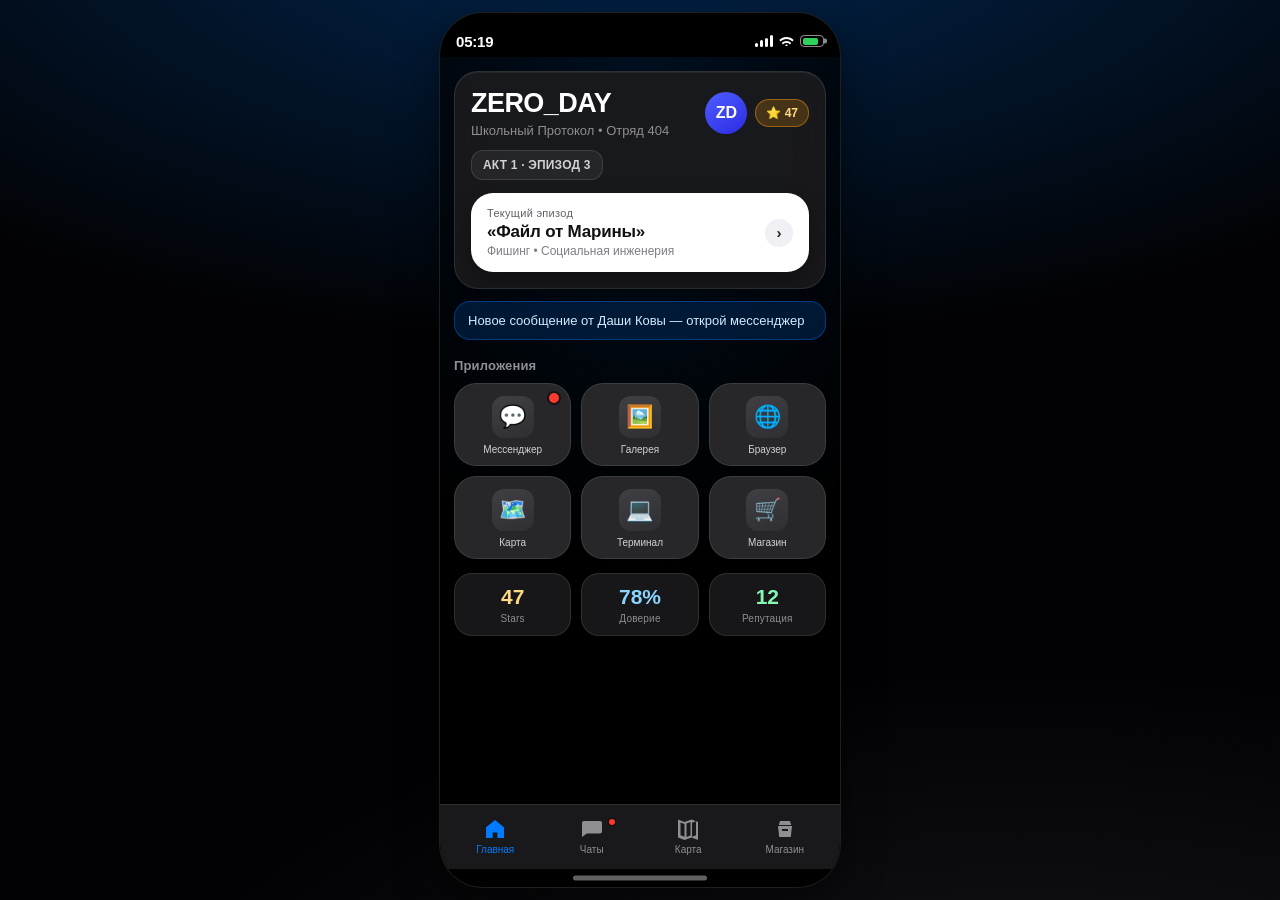
==== commit 0185af1e: "game 21" ====
--- a/cybershield-summer/index.html
+++ b/cybershield-summer/index.html
@@ -1,91 +1,57 @@
-<!DOCTYPE html>
+﻿<!DOCTYPE html>
 <html lang="ru">
 <head>
 <meta charset="UTF-8">
 <meta name="viewport" content="width=device-width, initial-scale=1.0, maximum-scale=1.0, user-scalable=no, viewport-fit=cover">
-<meta name="theme-color" content="#0a0a0f">
+<meta name="theme-color" content="#000000">
 <meta name="apple-mobile-web-app-capable" content="yes">
 <meta name="apple-mobile-web-app-status-bar-style" content="black-translucent">
 <meta name="format-detection" content="telephone=no">
 <title>ZERO_DAY: Школьный Протокол</title>
+<link rel="icon" type="image/svg+xml" href="data:image/svg+xml,%3Csvg xmlns='http://www.w3.org/2000/svg' viewBox='0 0 64 64'%3E%3Crect width='64' height='64' rx='14' fill='%23007AFF'/%3E%3Cpath d='M17 22h30v6L30 46h-8l16-18H17z' fill='white'/%3E%3C/svg%3E">
 <link rel="stylesheet" href="styles.css">
 <script src="https://telegram.org/js/telegram-web-app.js"></script>
 <base target="_blank">
 </head>
 <body>
-<div class="scene">
-  <div class="ambient-glow"></div>
-  <div class="phone" id="phone">
-    <div class="phone-reflection"></div>
-    <div class="btn-power"></div>
-    <div class="btn-vol-up"></div>
-    <div class="btn-vol-down"></div>
-    <div class="antenna-bands">
-      <div class="ant-band top"></div>
-      <div class="ant-band bottom"></div>
-    </div>
-    <div class="notch">
-      <div class="notch-speaker"></div>
-      <div class="notch-camera">
-        <div class="camera-lens"></div>
-        <div class="camera-glint"></div>
+<div class="ios-root">
+  <main class="ios-app-window" id="phone" role="application" aria-label="ZERO_DAY: Школьный Протокол">
+    <header class="status-bar" id="statusBar" aria-label="Статус бар">
+      <div class="sb-left">
+        <span class="sb-time" id="sbTime">00:00</span>
       </div>
-      <div class="proximity-sensor"></div>
-    </div>
-    <div class="screen-wrap">
-      <div class="screen-glass"></div>
-      <div class="screen-bezel"></div>
-      <div class="status-bar" id="statusBar">
-        <div class="sb-left">
-          <span class="sb-time" id="sbTime">20:14</span>
+      <div class="sb-right">
+        <div class="sb-signal" aria-hidden="true"><span></span><span></span><span></span><span></span></div>
+        <div class="sb-wifi" aria-hidden="true">
+          <svg width="15" height="11" viewBox="0 0 15 11" fill="none" xmlns="http://www.w3.org/2000/svg">
+            <path d="M7.5 9.6c.6 0 1.1.5 1.1 1.1s-.5 1.1-1.1 1.1-1.1-.5-1.1-1.1.5-1.1 1.1-1.1zM7.5 6.1c1.9 0 3.5.7 4.8 2L11 9.4c-.9-.9-2.1-1.4-3.5-1.4S4.9 8.5 4 9.4L2.7 8.1c1.3-1.3 3-2 4.8-2zM7.5 2.1c2.8 0 5.3 1.1 7.2 3L13.4 6.4c-1.6-1.6-3.7-2.5-5.9-2.5S3.2 4.8 1.6 6.4L.3 5.1c1.9-1.9 4.4-3 7.2-3z" fill="currentColor"/>
+          </svg>
         </div>
-        <div class="sb-center">
-          <div class="dynamic-island" id="dynamicIsland"></div>
-        </div>
-        <div class="sb-right">
-          <div class="sb-signal"><span></span><span></span><span></span><span></span></div>
-          <div class="sb-wifi">
-            <svg width="14" height="11" viewBox="0 0 14 11"><path d="M7 8.5a1 1 0 110 2 1 1 0 010-2zM7 5.5C8.7 5.5 10.2 6.2 11.3 7.3l-1.1 1.1C9.4 7.6 8.3 7 7 7s-2.4.6-3.2 1.4L2.7 7.3C3.8 6.2 5.3 5.5 7 5.5zM7 2C9.6 2 12 3.1 13.7 4.9L12.6 6C11.2 4.5 9.2 3.5 7 3.5S2.8 4.5 1.4 6L.3 4.9C2 3.1 4.4 2 7 2z" fill="currentColor"/></svg>
-          </div>
-          <div class="sb-battery" id="sbBattery">
-            <div class="sb-batt-fill" id="sbBattFill"></div>
-            <div class="sb-batt-cap"></div>
-          </div>
+        <div class="sb-battery" id="sbBattery" aria-hidden="true">
+          <div class="sb-batt-fill" id="sbBattFill"></div>
+          <div class="sb-batt-cap"></div>
         </div>
       </div>
-      <div class="app-frame" id="appFrame">
-        <div class="preloader" id="preloader">
-          <div class="preloader-logo">ZERO_<em>DAY</em></div>
-          <div class="preloader-bar">
-            <div class="preloader-progress" id="preloaderProgress"></div>
-          </div>
-          <div class="preloader-text" id="preloaderText">Инициализация протоколов...</div>
-        </div>
-      </div>
-      <div class="bottom-nav" id="bottomNav" aria-hidden="true"></div>
-      <div class="ios-home-dock">
-        <button
-          class="ios-home-btn"
-          id="iosHomeBtn"
-          type="button"
-          aria-label="На главный экран"
-          title="На главный экран"
-        >
-          <span class="ios-home-glyph">⌂</span>
-        </button>
-      </div>
+    </header>
+
+    <section class="app-frame" id="appFrame"></section>
+
+    <nav class="bottom-nav" id="bottomNav" aria-label="Основная навигация"></nav>
+
+    <div class="ios-home-dock" aria-hidden="true">
+      <button
+        class="ios-home-btn"
+        id="iosHomeBtn"
+        type="button"
+        aria-label="На главный экран"
+        title="На главный экран"
+      >
+        <span class="ios-home-glyph"></span>
+      </button>
     </div>
-    <div class="phone-chin">
-      <div class="chin-port"></div>
-      <div class="chin-screws">
-        <div class="screw"></div>
-        <div class="screw"></div>
-      </div>
-    </div>
-  </div>
-  <div class="desk-reflection"></div>
+  </main>
 </div>
 <script src="data.js"></script>
 <script src="app.js"></script>
 </body>
-</html>+</html>
--- a/cybershield-summer/styles.css
+++ b/cybershield-summer/styles.css
@@ -1,810 +1,1891 @@
-/* ===== RESET ===== */
-*,*::before,*::after{box-sizing:border-box;margin:0;padding:0}
-html,body{height:100%;overflow:hidden;background:#000;font-family:-apple-system,BlinkMacSystemFont,'SF Pro Display','SF Pro Text','Helvetica Neue',sans-serif}
-
-/* ===== SCENE ===== */
-.scene{
-  display:flex;align-items:center;justify-content:center;
-  min-height:100vh;width:100%;
-  background:radial-gradient(ellipse at 50% 40%,#1a1a2e 0%,#0a0a0f 50%,#000 100%);
-  padding:20px;
-}
-
-/* ===== IPHONE FRAME ===== */
-.iphone-frame{
-  position:relative;
-  width:390px;
-  height:844px;
-  flex-shrink:0;
-}
-
-/* Боковые кнопки */
-.btn-silent{
-  position:absolute;left:-4px;top:120px;
-  width:4px;height:32px;
-  background:linear-gradient(180deg,#3a3a3c,#2c2c2e,#3a3a3c);
-  border-radius:2px 0 0 2px;
-  box-shadow:-1px 0 2px rgba(0,0,0,0.5);
-}
-.btn-volume-up{
-  position:absolute;left:-4px;top:168px;
-  width:4px;height:64px;
-  background:linear-gradient(180deg,#3a3a3c,#2c2c2e,#3a3a3c);
-  border-radius:2px 0 0 2px;
-  box-shadow:-1px 0 2px rgba(0,0,0,0.5);
-}
-.btn-volume-down{
-  position:absolute;left:-4px;top:242px;
-  width:4px;height:64px;
-  background:linear-gradient(180deg,#3a3a3c,#2c2c2e,#3a3a3c);
-  border-radius:2px 0 0 2px;
-  box-shadow:-1px 0 2px rgba(0,0,0,0.5);
-}
-.btn-power{
-  position:absolute;right:-4px;top:180px;
-  width:4px;height:96px;
-  background:linear-gradient(180deg,#3a3a3c,#2c2c2e,#3a3a3c);
-  border-radius:0 2px 2px 0;
-  box-shadow:1px 0 2px rgba(0,0,0,0.5);
-}
-
-/* Dynamic Island */
-.dynamic-island{
-  position:absolute;top:12px;left:50%;transform:translateX(-50%);
-  width:126px;height:37px;
-  background:#000;
-  border-radius:20px;
-  z-index:100;
-  display:flex;align-items:center;justify-content:flex-end;gap:8px;
-  padding-right:12px;
-  box-shadow:0 0 0 1px rgba(255,255,255,0.05);
-}
-.di-camera{
-  width:12px;height:12px;border-radius:50%;
-  background:radial-gradient(circle at 40% 40%,#1a1a2e,#000);
-  border:1.5px solid #2a2a2e;
-  box-shadow:inset 0 0 3px rgba(0,0,0,0.8),0 0 4px rgba(100,100,255,0.2);
-}
-.di-speaker{
-  width:54px;height:5px;
-  background:#1a1a1e;
-  border-radius:3px;
-  box-shadow:inset 0 1px 2px rgba(0,0,0,0.6);
-}
-
-/* Корпус телефона */
-.iphone-frame::before{
-  content:'';position:absolute;inset:-2px;
-  background:linear-gradient(160deg,#4a4a4e 0%,#2a2a2e 20%,#1a1a1e 50%,#2a2a2e 80%,#4a4a4e 100%);
-  border-radius:55px;
-  z-index:-1;
-  box-shadow:
-    0 0 0 1px rgba(255,255,255,0.1),
-    0 0 0 2px rgba(0,0,0,0.3),
-    0 50px 100px rgba(0,0,0,0.6),
-    0 0 80px rgba(0,229,160,0.03);
-}
-
-/* Стеклянная задняя часть (визуальный эффект) */
-.iphone-frame::after{
-  content:'';position:absolute;inset:-6px;
-  background:linear-gradient(145deg,rgba(255,255,255,0.08) 0%,transparent 30%,transparent 70%,rgba(255,255,255,0.03) 100%);
-  border-radius:60px;
-  z-index:-2;
-  pointer-events:none;
-}
-
-/* ===== ЭКРАН ===== */
-.iphone-screen{
-  position:absolute;inset:12px;
-  background:#000;
-  border-radius:44px;
-  overflow:hidden;
-  display:flex;flex-direction:column;
-  box-shadow:inset 0 0 0 1px rgba(255,255,255,0.08);
-}
-
-/* ===== СТАТУС БАР ===== */
-.status-bar{
-  position:relative;
-  height:54px;
-  display:flex;align-items:flex-end;justify-content:space-between;
-  padding:0 32px 8px;
-  z-index:50;
-  background:transparent;
-  flex-shrink:0;
-}
-.sb-left .sb-time{
-  font-size:16px;font-weight:600;letter-spacing:-0.2px;
-  color:#fff;
-}
-.sb-right{
-  display:flex;align-items:center;gap:6px;
-}
-.sb-signal{
-  display:flex;align-items:flex-end;gap:2px;height:12px;
-}
-.sb-signal span{
-  width:3px;background:#fff;border-radius:1px;
-}
-.sb-signal span:nth-child(1){height:4px}
-.sb-signal span:nth-child(2){height:6px}
-.sb-signal span:nth-child(3){height:9px}
-.sb-signal span:nth-child(4){height:12px}
-.sb-wifi{display:flex;align-items:center;color:#fff}
-.sb-battery{
-  display:flex;align-items:center;gap:1px;
-  border:1.5px solid rgba(255,255,255,0.4);
-  border-radius:4px;
-  width:25px;height:12px;
-  position:relative;padding:2px;
-}
-.sb-battery::after{
-  content:'';position:absolute;right:-4px;top:50%;transform:translateY(-50%);
-  width:2px;height:5px;background:rgba(255,255,255,0.4);border-radius:0 1px 1px 0;
-}
-.sb-batt-fill{
-  height:100%;width:78%;
-  background:#34c759;border-radius:2px;
-}
-
-/* ===== APP FRAME ===== */
-.app-frame{
-  flex:1;overflow:hidden;position:relative;
-  background:#000;
-}
-.screen{
-  position:absolute;inset:0;
-  display:none;flex-direction:column;
-  background:#000;
-  overflow:hidden;
-  animation:screenIn 0.2s ease-out;
-}
-.screen.active{display:flex}
-@keyframes screenIn{from{opacity:0;transform:scale(0.97)}to{opacity:1;transform:scale(1)}}
-
-/* ===== BOTTOM NAV ===== */
-.bottom-nav{
-  display:flex;
-  background:rgba(0,0,0,0.92);
-  border-top:0.5px solid rgba(255,255,255,0.12);
-  backdrop-filter:blur(20px);
-  -webkit-backdrop-filter:blur(20px);
-  padding:8px 0 2px;
-  flex-shrink:0;
-}
-.nav-item{
-  flex:1;display:flex;flex-direction:column;align-items:center;gap:3px;
-  cursor:pointer;padding:4px 0;
-  transition:opacity 0.15s;
-  position:relative;
-  -webkit-tap-highlight-color:transparent;
-}
-.nav-item:active{opacity:0.5}
-.nav-ico{font-size:24px;line-height:1;transition:transform 0.15s}
-.nav-lbl{font-size:10px;color:#8e8e93;font-weight:500;letter-spacing:0}
-.nav-item.active .nav-ico{transform:scale(1.1)}
-.nav-item.active .nav-lbl{color:#00e5a0}
-.nav-dot{
-  position:absolute;top:2px;right:22%;
-  width:8px;height:8px;border-radius:50%;
-  background:#ff3b30;
-  border:2px solid #000;
-}
-
-/* ===== HOME INDICATOR ===== */
-.home-indicator{
-  height:34px;display:flex;align-items:center;justify-content:center;
-  flex-shrink:0;
-  background:rgba(0,0,0,0.92);
-}
-.home-indicator::before{
-  content:'';display:block;
-  width:134px;height:5px;
-  background:rgba(255,255,255,0.3);
-  border-radius:3px;
-}
-
-/* ===== ЧИН (НИЖНЯЯ ЧАСТЬ) ===== */
-.iphone-chin{
-  position:absolute;bottom:0;left:0;right:0;
-  height:24px;
-  display:flex;align-items:center;justify-content:center;gap:40px;
-  z-index:60;
-  pointer-events:none;
-}
-.chin-speakers{display:flex;gap:4px}
-.chin-speakers span{
-  width:3px;height:3px;border-radius:50%;
-  background:#1a1a1e;
-  box-shadow:inset 0 0 2px rgba(0,0,0,0.8);
-}
-.chin-speakers-r{transform:scaleX(-1)}
-.chin-connector{
-  width:32px;height:10px;border-radius:5px;
-  background:#1a1a1e;
-  border:1px solid #2a2a2e;
-}
-
-/* ===== СТЕКЛЯННЫЙ БЛИК ===== */
-.screen-glass{
-  position:absolute;inset:12px;
-  border-radius:44px;
-  background:linear-gradient(135deg,rgba(255,255,255,0.06) 0%,transparent 40%,transparent 60%,rgba(255,255,255,0.02) 100%);
-  pointer-events:none;z-index:200;
-}
-
-/* ===== DESIGN TOKENS ===== */
-:root{
-  --bg:#000;
-  --surface:#1c1c1e;
-  --card:#2c2c2e;
-  --border:rgba(255,255,255,0.1);
-  --border2:rgba(255,255,255,0.18);
-  --accent:#00e5a0;
-  --accent2:#bf5af2;
-  --danger:#ff453a;
-  --warn:#ffd60a;
-  --cyan:#64d2ff;
-  --text:#fff;
-  --muted:#8e8e93;
-  --r:13px;
-}
-
-/* ===== SHARED COMPONENTS ===== */
-.screen-header{
-  display:flex;align-items:center;gap:8px;
-  padding:8px 16px 10px;
-  background:rgba(28,28,30,0.85);
-  border-bottom:0.5px solid var(--border);
-  flex-shrink:0;
-  z-index:5;
-  backdrop-filter:blur(10px);
-  -webkit-backdrop-filter:blur(10px);
-}
-.back-btn{
-  width:32px;height:32px;border-radius:50%;
-  background:rgba(255,255,255,0.08);
-  display:flex;align-items:center;justify-content:center;
-  cursor:pointer;font-size:18px;color:var(--accent);
-  flex-shrink:0;transition:background 0.15s;
-  -webkit-tap-highlight-color:transparent;
-}
-.back-btn:active{background:rgba(255,255,255,0.15)}
-.hdr-title{font-size:17px;font-weight:600;color:var(--text)}
-.hdr-sub{font-size:12px;color:var(--muted);margin-top:1px}
-.scrollable{overflow-y:auto;flex:1;-webkit-overflow-scrolling:touch}
-.scrollable::-webkit-scrollbar{display:none}
-
-/* ===== HOME SCREEN ===== */
-#homeScreen{background:var(--bg)}
-.home-hero{
-  padding:24px 20px 18px;
-  background:linear-gradient(160deg,#0a0a14 0%,#0a1628 60%,#0a0a14 100%);
-  border-bottom:0.5px solid var(--border);
-  position:relative;overflow:hidden;flex-shrink:0;
-}
-.home-hero::before{
-  content:'';position:absolute;top:-80px;right:-80px;
-  width:240px;height:240px;border-radius:50%;
-  background:radial-gradient(circle,rgba(0,229,160,0.08) 0%,transparent 70%);
-  pointer-events:none;
-}
-.home-hero::after{
-  content:'';position:absolute;bottom:-60px;left:-60px;
-  width:180px;height:180px;border-radius:50%;
-  background:radial-gradient(circle,rgba(191,90,242,0.06) 0%,transparent 70%);
-  pointer-events:none;
-}
-.hero-act{
-  font-size:12px;letter-spacing:2px;color:var(--accent);
-  text-transform:uppercase;margin-bottom:8px;
-  display:flex;align-items:center;gap:8px;
-}
-.hero-act::before{content:'';display:block;width:24px;height:1.5px;background:var(--accent)}
-.hero-title{font-size:34px;font-weight:700;letter-spacing:-1px;color:var(--text);line-height:1}
-.hero-title em{color:var(--accent);font-style:normal}
-.hero-subtitle{font-size:13px;color:var(--muted);margin:6px 0 16px;letter-spacing:0.5px}
-.ep-card{
-  background:rgba(255,255,255,0.06);
-  border:0.5px solid rgba(0,229,160,0.3);
-  border-radius:14px;padding:14px;
-  display:flex;align-items:center;gap:12px;
-  cursor:pointer;transition:all 0.15s;
-  -webkit-tap-highlight-color:transparent;
-}
-.ep-card:active{transform:scale(0.98);background:rgba(0,229,160,0.1)}
-.ep-num{font-size:11px;letter-spacing:1.5px;color:var(--accent);margin-bottom:4px}
-.ep-name{font-size:16px;font-weight:600;color:var(--text)}
-.ep-meta{font-size:11px;color:var(--muted);margin-top:3px}
-.ep-play{
-  margin-left:auto;width:40px;height:40px;border-radius:50%;
-  background:var(--accent);flex-shrink:0;
-  display:flex;align-items:center;justify-content:center;
-  color:#000;font-size:16px;
-}
-.notif-strip{
-  margin:12px 16px 0;
-  background:rgba(0,229,160,0.08);
-  border:0.5px solid rgba(0,229,160,0.2);
-  border-radius:12px;padding:11px 14px;
-  display:flex;align-items:center;gap:10px;
-  font-size:13px;color:var(--accent);flex-shrink:0;
-}
-.home-apps{padding:16px 20px 0;flex-shrink:0}
-.section-lbl{font-size:12px;letter-spacing:1px;color:var(--muted);text-transform:uppercase;margin-bottom:12px;font-weight:600}
-.apps-grid{display:grid;grid-template-columns:repeat(3,1fr);gap:12px;margin-bottom:14px}
-.app-tile{
-  background:var(--card);
-  border:0.5px solid var(--border);
-  border-radius:22px;padding:16px 10px 12px;
-  display:flex;flex-direction:column;align-items:center;gap:6px;
-  cursor:pointer;transition:all 0.15s;
-  position:relative;
-  -webkit-tap-highlight-color:transparent;
-}
-.app-tile:active{transform:scale(0.93);background:rgba(255,255,255,0.08)}
-.app-tile.has-badge::after{
-  content:'';position:absolute;top:10px;right:12px;
-  width:10px;height:10px;border-radius:50%;
-  background:var(--danger);border:2px solid var(--bg);
-}
-.app-tile-ico{font-size:30px;line-height:1}
-.app-tile-lbl{font-size:11px;color:var(--muted);letter-spacing:0;text-align:center;font-weight:500}
-.stats-row{display:flex;gap:10px;padding:10px 16px 16px;flex-shrink:0}
-.stat-card{
-  flex:1;background:var(--card);border:0.5px solid var(--border);
-  border-radius:14px;padding:12px 10px;text-align:center;
-}
-.stat-val{font-size:22px;font-weight:700;color:var(--accent)}
-.stat-lbl{font-size:10px;color:var(--muted);letter-spacing:0.5px;margin-top:3px;font-weight:500}
-
-/* ===== MESSENGER ===== */
-#messengerScreen{background:var(--bg)}
-.chat-list-item{
-  display:flex;align-items:center;gap:14px;
-  padding:14px 16px;border-bottom:0.5px solid var(--border);
-  cursor:pointer;transition:background 0.15s;
-  -webkit-tap-highlight-color:transparent;
-}
-.chat-list-item:active{background:rgba(255,255,255,0.05)}
-.chat-avatar{
-  width:52px;height:52px;border-radius:50%;
-  display:flex;align-items:center;justify-content:center;
-  font-size:17px;font-weight:700;color:#fff;flex-shrink:0;
-  position:relative;
-}
-.avatar-online::after{
-  content:'';position:absolute;bottom:2px;right:2px;
-  width:14px;height:14px;border-radius:50%;
-  background:#34c759;border:2.5px solid var(--bg);
-}
-.chat-info{flex:1;min-width:0}
-.chat-name{font-size:16px;font-weight:600;color:var(--text)}
-.chat-preview{font-size:13px;color:var(--muted);margin-top:2px;white-space:nowrap;overflow:hidden;text-overflow:ellipsis}
-.chat-meta{text-align:right;flex-shrink:0}
-.chat-time{font-size:12px;color:var(--muted);margin-bottom:4px}
-.chat-unread{
-  background:var(--accent);color:#000;
-  font-size:12px;font-weight:700;
-  border-radius:12px;padding:3px 8px;
-  display:inline-block;min-width:20px;text-align:center;
-}
-
-/* CHAT DETAIL */
-#chatScreen{background:var(--bg)}
-.chat-bg{
-  flex:1;overflow-y:auto;padding:12px 16px;
-  display:flex;flex-direction:column;gap:8px;
-  background:linear-gradient(180deg,rgba(0,229,160,0.02) 0%,var(--bg) 100%);
-}
-.chat-bg::-webkit-scrollbar{display:none}
-.bubble{
-  max-width:78%;padding:10px 14px;
-  font-size:15px;line-height:1.5;
-  word-break:break-word;
-}
-.bubble-in{
-  background:var(--card);
-  border:0.5px solid var(--border);
-  border-radius:18px 18px 18px 4px;
-  align-self:flex-start;color:var(--text);
-}
-.bubble-out{
-  background:var(--accent2);
-  border-radius:18px 18px 4px 18px;
-  align-self:flex-end;color:#fff;
-}
-.bubble-system{
-  align-self:center;font-size:11px;color:var(--muted);
-  background:rgba(255,255,255,0.05);
-  border-radius:20px;padding:5px 14px;
-  letter-spacing:0.2px;
-}
-.bub-time{font-size:11px;opacity:0.5;margin-top:3px;text-align:right}
-.typing-bub{
-  display:flex;gap:4px;align-items:center;padding:10px 14px;
-  background:var(--card);border:0.5px solid var(--border);
-  border-radius:18px 18px 18px 4px;align-self:flex-start;
-  display:none;
-}
-.td{width:7px;height:7px;border-radius:50%;background:var(--muted);animation:td 1.2s infinite}
-.td:nth-child(2){animation-delay:.2s}.td:nth-child(3){animation-delay:.4s}
-@keyframes td{0%,60%,100%{opacity:.3;transform:scale(1)}30%{opacity:1;transform:scale(1.4)}}
-.choices-wrap{
-  padding:12px 16px 16px;
-  border-top:0.5px solid var(--border);
-  background:rgba(28,28,30,0.9);flex-shrink:0;
-  backdrop-filter:blur(10px);
-}
-.choices-lbl{font-size:11px;letter-spacing:1px;color:var(--muted);margin-bottom:8px;text-transform:uppercase;font-weight:600}
-.choice{
-  background:var(--card);border:0.5px solid var(--border);
-  border-radius:12px;padding:12px 14px;
-  color:var(--text);font-family:inherit;font-size:14px;font-weight:500;
-  cursor:pointer;width:100%;text-align:left;
-  margin-bottom:8px;transition:all 0.15s;display:flex;gap:10px;align-items:flex-start;
-  -webkit-tap-highlight-color:transparent;
-}
-.choice:last-child{margin-bottom:0}
-.choice:active{transform:scale(0.98)}
-.choice:hover{border-color:var(--accent);color:var(--accent)}
-.choice.bad:hover{border-color:var(--danger);color:var(--danger)}
-.choice.selected{border-color:var(--accent);background:rgba(0,229,160,0.1);color:var(--accent)}
-.choice-key{font-size:12px;opacity:0.5;flex-shrink:0;margin-top:1px;font-weight:700}
-
-/* ===== GALLERY ===== */
-#galleryScreen{background:var(--bg)}
-.gal-grid{
-  display:grid;grid-template-columns:repeat(3,1fr);gap:2px;
-  padding:2px;flex:1;overflow-y:auto;
-}
-.gal-grid::-webkit-scrollbar{display:none}
-.gal-thumb{
-  aspect-ratio:1;background:var(--card);
-  display:flex;align-items:center;justify-content:center;
-  font-size:38px;cursor:pointer;position:relative;
-  transition:opacity 0.15s;overflow:hidden;
-  -webkit-tap-highlight-color:transparent;
-}
-.gal-thumb:active{opacity:0.7}
-.gal-thumb.flagged::after{
-  content:'!';position:absolute;top:6px;right:6px;
-  width:20px;height:20px;border-radius:50%;
-  background:var(--danger);color:#fff;
-  font-size:12px;font-weight:700;
-  display:flex;align-items:center;justify-content:center;
-}
-.gal-thumb.analyzed::after{
-  content:'✓';position:absolute;top:6px;right:6px;
-  width:20px;height:20px;border-radius:50%;
-  background:var(--accent);color:#000;
-  font-size:11px;font-weight:700;
-  display:flex;align-items:center;justify-content:center;
-}
-/* Detail overlay */
-#galDetailOverlay{
-  position:absolute;inset:0;z-index:20;
-  background:var(--bg);display:none;flex-direction:column;
-}
-#galDetailOverlay.open{display:flex}
-.gal-detail-img{
-  flex:1;background:#060608;
-  display:flex;align-items:center;justify-content:center;
-  font-size:80px;position:relative;overflow:hidden;
-}
-.scan-anim{
-  position:absolute;left:0;right:0;height:3px;
-  background:linear-gradient(90deg,transparent,var(--accent),transparent);
-  animation:scanY 2s linear infinite;display:none;
-  box-shadow:0 0 20px var(--accent);
-}
-@keyframes scanY{0%{top:0%}100%{top:100%}}
-.gal-scan-overlay{
-  position:absolute;inset:0;pointer-events:none;display:none;
-  background:repeating-linear-gradient(0deg,rgba(0,229,160,0.03) 0px,transparent 2px,transparent 4px);
-}
-.exif-panel{
-  background:var(--surface);border-top:0.5px solid var(--border);
-  padding:14px 16px;flex-shrink:0;max-height:200px;overflow-y:auto;
-}
-.exif-panel::-webkit-scrollbar{display:none}
-.exif-row{
-  display:flex;justify-content:space-between;align-items:baseline;
-  padding:5px 0;border-bottom:0.5px solid rgba(255,255,255,0.05);
-  font-size:13px;
-}
-.exif-row:last-child{border-bottom:none}
-.exif-k{color:var(--muted);font-weight:500}
-.exif-v{color:var(--cyan);text-align:right;max-width:55%;word-break:break-all}
-.exif-v.danger{color:var(--danger)}
-.exif-v.ok{color:var(--accent)}
-.analyze-btn{
-  margin:12px 16px;padding:14px;
-  background:transparent;border:1.5px solid var(--accent);
-  border-radius:14px;color:var(--accent);
-  font-family:inherit;font-size:15px;font-weight:600;
-  cursor:pointer;letter-spacing:0.5px;width:calc(100% - 32px);
-  transition:all 0.15s;flex-shrink:0;
-  -webkit-tap-highlight-color:transparent;
-}
-.analyze-btn:active{background:rgba(0,229,160,0.15)}
-
-/* ===== BROWSER ===== */
-#browserScreen{background:var(--bg)}
-.url-bar-wrap{
-  display:flex;align-items:center;gap:10px;
-  padding:10px 16px 12px;
-  background:rgba(28,28,30,0.85);border-bottom:0.5px solid var(--border);
-  flex-shrink:0;
-  backdrop-filter:blur(10px);
-}
-.url-bar{
-  flex:1;background:var(--card);border:0.5px solid var(--border);
-  border-radius:10px;padding:9px 12px;
-  display:flex;align-items:center;gap:8px;
-  font-size:13px;
-}
-.url-lock{font-size:13px}
-.url-lock.http{color:var(--warn)}
-.url-lock.https{color:var(--accent)}
-.url-txt{color:var(--text);flex:1;overflow:hidden;text-overflow:ellipsis;white-space:nowrap}
-.site-content{flex:1;overflow-y:auto}
-.site-content::-webkit-scrollbar{display:none}
-.site-topbar{
-  background:linear-gradient(180deg,#0e1928,#0c1520);
-  padding:16px 18px 12px;
-  border-bottom:2px solid #1e4a8a;
-}
-.site-logo{font-size:19px;font-weight:700;color:#4a9eff;margin-bottom:3px}
-.site-tagline{font-size:12px;color:#5a7a99}
-.site-nav-row{display:flex;gap:16px;margin-top:10px}
-.site-nav-item{font-size:12px;color:#4a9eff;text-decoration:underline;cursor:pointer}
-.site-body{padding:16px 18px}
-.phish-warning{
-  background:rgba(255,214,10,0.08);border:0.5px solid rgba(255,214,10,0.3);
-  border-radius:12px;padding:13px 15px;margin-bottom:14px;
-}
-.phish-w-title{color:var(--warn);font-size:14px;font-weight:700;margin-bottom:5px}
-.phish-w-txt{color:#c8a860;font-size:13px;line-height:1.5}
-.site-headline{font-size:18px;font-weight:700;color:var(--text);margin-bottom:6px;line-height:1.3}
-.site-meta{font-size:12px;color:var(--muted);margin-bottom:12px}
-.site-para{font-size:13px;color:#9898a8;line-height:1.6;margin-bottom:14px}
-.flags-box{
-  background:rgba(255,69,58,0.06);border:0.5px solid rgba(255,69,58,0.2);
-  border-radius:14px;padding:15px;
-}
-.flags-title{color:var(--danger);font-size:13px;font-weight:700;letter-spacing:0.5px;margin-bottom:11px}
-.flag-row{
-  display:flex;align-items:flex-start;gap:10px;
-  padding:6px 0;cursor:pointer;transition:color 0.15s;
-  font-size:13px;color:#bb7070;
-  -webkit-tap-highlight-color:transparent;
-}
-.flag-row:hover{color:var(--danger)}
-.flag-row.found{color:var(--accent)}
-.flag-chk{
-  width:18px;height:18px;border-radius:5px;
-  border:1.5px solid currentColor;flex-shrink:0;
-  display:flex;align-items:center;justify-content:center;
-  font-size:11px;margin-top:1px;
-}
-.flags-success{
-  display:none;margin-top:12px;padding:11px;
-  background:rgba(0,229,160,0.08);border-radius:10px;
-  font-size:13px;color:var(--accent);line-height:1.5;
-}
-
-/* ===== MAP ===== */
-#mapScreen{background:var(--bg)}
-.map-canvas{
-  flex:1;position:relative;background:#08080e;overflow:hidden;
-}
-.map-grid-lines{
-  position:absolute;inset:0;
+﻿:root {
+  --safe-top: env(safe-area-inset-top, 0px);
+  --safe-bottom: env(safe-area-inset-bottom, 0px);
+  --ios-ease: cubic-bezier(0.25, 0.1, 0.25, 1);
+  --bg: #000000;
+  --bg-elevated: #1c1c1e;
+  --bg-card: #2c2c2e;
+  --bg-soft: #3a3a3c;
+  --line: rgba(255, 255, 255, 0.1);
+  --line-strong: rgba(255, 255, 255, 0.2);
+  --text: #ffffff;
+  --muted: #8e8e93;
+  --blue: #007aff;
+  --green: #30d158;
+  --red: #ff3b30;
+  --orange: #ff9f0a;
+  --shadow: 0 18px 44px rgba(0, 0, 0, 0.45);
+}
+
+* {
+  box-sizing: border-box;
+  margin: 0;
+  padding: 0;
+}
+
+html,
+body {
+  width: 100%;
+  height: 100%;
+  overflow: hidden;
+  background: var(--bg);
+  color: var(--text);
+  font-family: -apple-system, BlinkMacSystemFont, "SF Pro Text", "SF Pro Display", "Helvetica Neue", sans-serif;
+  -webkit-font-smoothing: antialiased;
+  text-rendering: optimizeLegibility;
+}
+
+button,
+input,
+textarea {
+  font: inherit;
+}
+
+.ios-root {
+  min-height: 100svh;
+  width: 100%;
+  display: flex;
+  align-items: center;
+  justify-content: center;
+  padding: 12px;
+  background:
+    radial-gradient(130% 80% at 50% -10%, rgba(0, 122, 255, 0.3), transparent 60%),
+    radial-gradient(100% 65% at 80% 120%, rgba(80, 80, 90, 0.25), transparent 70%),
+    #020204;
+}
+
+.ios-app-window {
+  width: min(402px, 100%);
+  height: min(880px, calc(100svh - 24px));
+  border-radius: 44px;
+  overflow: hidden;
+  background: var(--bg);
+  display: flex;
+  flex-direction: column;
+  position: relative;
+  box-shadow: var(--shadow);
+  border: 1px solid rgba(255, 255, 255, 0.12);
+}
+
+.status-bar {
+  min-height: calc(44px + var(--safe-top));
+  padding: calc(10px + var(--safe-top)) 16px 7px;
+  display: flex;
+  align-items: flex-end;
+  justify-content: space-between;
+  background: linear-gradient(180deg, rgba(0, 0, 0, 0.72), rgba(0, 0, 0, 0));
+  z-index: 20;
+  pointer-events: none;
+}
+
+.sb-left {
+  display: flex;
+  align-items: center;
+}
+
+.sb-time {
+  font-size: 15px;
+  font-weight: 600;
+  letter-spacing: -0.2px;
+}
+
+.sb-right {
+  display: flex;
+  align-items: center;
+  gap: 6px;
+  color: var(--text);
+}
+
+.sb-signal {
+  display: flex;
+  align-items: flex-end;
+  gap: 2px;
+  height: 12px;
+}
+
+.sb-signal span {
+  width: 3px;
+  background: currentColor;
+  border-radius: 999px;
+}
+
+.sb-signal span:nth-child(1) {
+  height: 4px;
+}
+
+.sb-signal span:nth-child(2) {
+  height: 7px;
+}
+
+.sb-signal span:nth-child(3) {
+  height: 9px;
+}
+
+.sb-signal span:nth-child(4) {
+  height: 12px;
+}
+
+.sb-wifi {
+  color: currentColor;
+}
+
+.sb-battery {
+  width: 24px;
+  height: 12px;
+  border: 1.5px solid rgba(255, 255, 255, 0.55);
+  border-radius: 4px;
+  position: relative;
+  padding: 1.5px;
+}
+
+.sb-batt-fill {
+  height: 100%;
+  width: 76%;
+  border-radius: 2px;
+  background: var(--green);
+  transition: width 0.35s var(--ios-ease), background 0.35s var(--ios-ease);
+}
+
+.sb-batt-cap {
+  position: absolute;
+  right: -3.5px;
+  top: 50%;
+  width: 2.5px;
+  height: 5px;
+  border-radius: 0 2px 2px 0;
+  background: rgba(255, 255, 255, 0.55);
+  transform: translateY(-50%);
+}
+
+.app-frame {
+  position: relative;
+  flex: 1;
+  min-height: 0;
+  overflow: hidden;
+}
+
+.screen {
+  position: absolute;
+  inset: 0;
+  display: flex;
+  flex-direction: column;
+  background: var(--bg);
+  min-height: 0;
+  will-change: transform, opacity;
+}
+
+.screen.slide-forward {
+  animation: pushIn 0.3s var(--ios-ease);
+}
+
+.screen.slide-back {
+  animation: popIn 0.28s var(--ios-ease);
+}
+
+@keyframes pushIn {
+  from {
+    transform: translateX(30px);
+    opacity: 0;
+  }
+  to {
+    transform: translateX(0);
+    opacity: 1;
+  }
+}
+
+@keyframes popIn {
+  from {
+    transform: translateX(-22px);
+    opacity: 0;
+  }
+  to {
+    transform: translateX(0);
+    opacity: 1;
+  }
+}
+
+.scrollable {
+  overflow-y: auto;
+  min-height: 0;
+  flex: 1;
+  -webkit-overflow-scrolling: touch;
+  overscroll-behavior: none;
+}
+
+.scrollable::-webkit-scrollbar {
+  display: none;
+}
+
+.screen-header {
+  min-height: 52px;
+  display: flex;
+  align-items: center;
+  gap: 8px;
+  padding: 8px 12px;
+  border-bottom: 1px solid var(--line);
+  background: rgba(28, 28, 30, 0.92);
+  backdrop-filter: blur(28px) saturate(1.15);
+  -webkit-backdrop-filter: blur(28px) saturate(1.15);
+  position: sticky;
+  top: 0;
+  z-index: 12;
+}
+
+.back-btn {
+  border: 0;
+  background: transparent;
+  color: var(--blue);
+  display: inline-flex;
+  align-items: center;
+  gap: 3px;
+  cursor: pointer;
+  font-size: 17px;
+  line-height: 1;
+  padding: 7px 8px;
+  border-radius: 10px;
+  transition: background 0.22s var(--ios-ease), transform 0.22s var(--ios-ease);
+  -webkit-tap-highlight-color: transparent;
+}
+
+.back-btn:active {
+  background: rgba(0, 122, 255, 0.16);
+  transform: scale(0.96);
+}
+
+.back-btn .chevron {
+  font-size: 24px;
+  transform: translateY(-1px);
+}
+
+.hdr-title {
+  font-size: 17px;
+  font-weight: 600;
+  line-height: 1.2;
+}
+
+.hdr-sub {
+  font-size: 12px;
+  color: var(--muted);
+  margin-top: 2px;
+}
+
+.bottom-nav {
+  display: flex;
+  align-items: flex-start;
+  justify-content: space-between;
+  gap: 2px;
+  min-height: calc(58px + var(--safe-bottom));
+  padding: 8px 8px calc(10px + var(--safe-bottom));
+  background: rgba(28, 28, 30, 0.92);
+  border-top: 1px solid var(--line);
+  backdrop-filter: blur(30px) saturate(1.12);
+  -webkit-backdrop-filter: blur(30px) saturate(1.12);
+  z-index: 30;
+}
+
+.nav-item {
+  flex: 1;
+  border: 0;
+  background: transparent;
+  color: var(--muted);
+  display: flex;
+  flex-direction: column;
+  align-items: center;
+  justify-content: center;
+  gap: 3px;
+  border-radius: 12px;
+  padding: 4px 2px;
+  cursor: pointer;
+  transition: color 0.24s var(--ios-ease), transform 0.24s var(--ios-ease), background 0.24s var(--ios-ease);
+  -webkit-tap-highlight-color: transparent;
+  position: relative;
+}
+
+.nav-item:active {
+  transform: scale(0.97);
+  background: rgba(255, 255, 255, 0.05);
+}
+
+.nav-item.active {
+  color: var(--blue);
+}
+
+.nav-ico {
+  width: 24px;
+  height: 24px;
+  display: inline-flex;
+  align-items: center;
+  justify-content: center;
+}
+
+.nav-ico svg {
+  width: 100%;
+  height: 100%;
+  fill: currentColor;
+}
+
+.nav-lbl {
+  font-size: 10px;
+  font-weight: 500;
+  letter-spacing: 0;
+}
+
+.nav-dot {
+  width: 8px;
+  height: 8px;
+  border-radius: 50%;
+  background: var(--red);
+  position: absolute;
+  top: 5px;
+  right: 24%;
+  border: 1px solid rgba(0, 0, 0, 0.9);
+}
+
+.ios-home-dock {
+  display: flex;
+  align-items: center;
+  justify-content: center;
+  height: 18px;
+  background: rgba(0, 0, 0, 0.88);
+}
+
+.ios-home-btn {
+  border: 0;
+  background: transparent;
+  width: 150px;
+  height: 6px;
+  border-radius: 999px;
+  position: relative;
+  cursor: pointer;
+  -webkit-tap-highlight-color: transparent;
+}
+
+.ios-home-glyph {
+  position: absolute;
+  left: 50%;
+  top: 50%;
+  width: 134px;
+  height: 5px;
+  border-radius: 999px;
+  transform: translate(-50%, -50%);
+  background: rgba(255, 255, 255, 0.38);
+}
+
+.ios-home-btn:active .ios-home-glyph {
+  background: rgba(255, 255, 255, 0.55);
+}
+
+/* Home */
+#homeScreen {
+  background:
+    radial-gradient(160% 120% at 50% 0%, rgba(0, 122, 255, 0.12), transparent 58%),
+    var(--bg);
+}
+
+.home-scroll {
+  padding: 14px 14px 18px;
+}
+
+.home-top {
+  background: rgba(28, 28, 30, 0.88);
+  border: 1px solid var(--line);
+  border-radius: 24px;
+  padding: 16px;
+  backdrop-filter: blur(24px);
+  -webkit-backdrop-filter: blur(24px);
+  box-shadow: inset 0 1px 0 rgba(255, 255, 255, 0.06);
+}
+
+.home-greeting {
+  display: flex;
+  align-items: center;
+  justify-content: space-between;
+  gap: 12px;
+}
+
+.greeting-meta {
+  min-width: 0;
+}
+
+.greeting-title {
+  font-size: 27px;
+  font-weight: 700;
+  letter-spacing: -0.55px;
+}
+
+.greeting-sub {
+  font-size: 13px;
+  color: var(--muted);
+  margin-top: 4px;
+}
+
+.avatar-wrap {
+  display: flex;
+  align-items: center;
+  gap: 8px;
+}
+
+.avatar-badge {
+  width: 42px;
+  height: 42px;
+  border-radius: 50%;
+  background: linear-gradient(145deg, #4f5fff, #2a2ae2);
+  color: #fff;
+  display: flex;
+  align-items: center;
+  justify-content: center;
+  font-size: 16px;
+  font-weight: 700;
+}
+
+.star-pill {
+  background: rgba(255, 159, 10, 0.2);
+  color: #ffd982;
+  border: 1px solid rgba(255, 159, 10, 0.45);
+  border-radius: 999px;
+  padding: 6px 10px;
+  font-size: 12px;
+  font-weight: 600;
+  white-space: nowrap;
+}
+
+.act-chip {
+  display: inline-flex;
+  align-items: center;
+  gap: 6px;
+  margin-top: 12px;
+  padding: 7px 11px;
+  border-radius: 12px;
+  background: rgba(255, 255, 255, 0.06);
+  border: 1px solid rgba(255, 255, 255, 0.12);
+  color: #d1d1d6;
+  font-size: 12px;
+  font-weight: 600;
+  letter-spacing: 0.2px;
+}
+
+.episode-card {
+  margin-top: 13px;
+  background: #ffffff;
+  color: #111113;
+  border-radius: 22px;
+  padding: 14px 16px;
+  display: flex;
+  align-items: center;
+  gap: 10px;
+  cursor: pointer;
+  transition: transform 0.22s var(--ios-ease), box-shadow 0.22s var(--ios-ease);
+  box-shadow: 0 12px 22px rgba(0, 0, 0, 0.3);
+  -webkit-tap-highlight-color: transparent;
+}
+
+.episode-card:active {
+  transform: scale(0.98);
+}
+
+.episode-kicker {
+  font-size: 11px;
+  color: #5f5f67;
+  letter-spacing: 0.3px;
+}
+
+.episode-title {
+  margin-top: 3px;
+  font-size: 17px;
+  font-weight: 700;
+  letter-spacing: -0.2px;
+}
+
+.episode-meta {
+  margin-top: 2px;
+  font-size: 12px;
+  color: #7d7d87;
+}
+
+.episode-arrow {
+  margin-left: auto;
+  width: 28px;
+  height: 28px;
+  border-radius: 50%;
+  display: flex;
+  align-items: center;
+  justify-content: center;
+  background: #f0f0f4;
+  color: #1f1f22;
+  font-size: 15px;
+  font-weight: 700;
+}
+
+.home-note {
+  margin-top: 12px;
+  border-radius: 16px;
+  padding: 11px 13px;
+  background: rgba(0, 122, 255, 0.17);
+  border: 1px solid rgba(0, 122, 255, 0.36);
+  font-size: 13px;
+  color: #d6e9ff;
+}
+
+.home-section-title {
+  margin-top: 18px;
+  margin-bottom: 10px;
+  font-size: 13px;
+  font-weight: 600;
+  color: var(--muted);
+  letter-spacing: 0.15px;
+}
+
+.apps-grid {
+  display: grid;
+  grid-template-columns: repeat(3, minmax(0, 1fr));
+  gap: 10px;
+}
+
+.app-tile {
+  border: 0;
+  border-radius: 22px;
+  padding: 12px 8px 10px;
+  background: rgba(44, 44, 46, 0.9);
+  border: 1px solid var(--line);
+  display: flex;
+  flex-direction: column;
+  align-items: center;
+  gap: 6px;
+  cursor: pointer;
+  color: var(--text);
+  transition: transform 0.22s var(--ios-ease), background 0.22s var(--ios-ease), border-color 0.22s var(--ios-ease);
+  position: relative;
+  -webkit-tap-highlight-color: transparent;
+}
+
+.app-tile:active {
+  transform: scale(0.94);
+  background: rgba(58, 58, 60, 0.9);
+}
+
+.app-tile.has-badge::after {
+  content: "";
+  width: 10px;
+  height: 10px;
+  border-radius: 50%;
+  background: var(--red);
+  position: absolute;
+  top: 7px;
+  right: 9px;
+  border: 2px solid #141417;
+}
+
+.app-tile-ico {
+  width: 42px;
+  height: 42px;
+  border-radius: 12px;
+  background: linear-gradient(160deg, #3f3f44, #2f2f33);
+  display: flex;
+  align-items: center;
+  justify-content: center;
+  font-size: 22px;
+}
+
+.app-tile-lbl {
+  font-size: 10px;
+  color: #d1d1d6;
+  text-align: center;
+}
+
+.stats-row {
+  margin-top: 14px;
+  display: grid;
+  grid-template-columns: repeat(3, minmax(0, 1fr));
+  gap: 10px;
+}
+
+.stat-card {
+  background: rgba(28, 28, 30, 0.85);
+  border: 1px solid var(--line);
+  border-radius: 18px;
+  padding: 11px 10px;
+  text-align: center;
+}
+
+.stat-val {
+  font-size: 21px;
+  font-weight: 700;
+}
+
+.stat-card:nth-child(1) .stat-val {
+  color: #ffd982;
+}
+
+.stat-card:nth-child(2) .stat-val {
+  color: #8ad5ff;
+}
+
+.stat-card:nth-child(3) .stat-val {
+  color: #87f7b5;
+}
+
+.stat-lbl {
+  margin-top: 4px;
+  color: var(--muted);
+  font-size: 10px;
+  letter-spacing: 0.2px;
+}
+
+/* Messenger list */
+#messengerScreen {
+  background: var(--bg);
+}
+
+.chat-list-item {
+  display: flex;
+  align-items: center;
+  gap: 12px;
+  padding: 12px 14px;
+  border-bottom: 1px solid rgba(255, 255, 255, 0.07);
+  cursor: pointer;
+  transition: background 0.22s var(--ios-ease);
+  -webkit-tap-highlight-color: transparent;
+}
+
+.chat-list-item:active {
+  background: rgba(255, 255, 255, 0.07);
+}
+
+.chat-avatar {
+  width: 47px;
+  height: 47px;
+  border-radius: 50%;
+  color: #fff;
+  font-size: 15px;
+  font-weight: 700;
+  display: flex;
+  align-items: center;
+  justify-content: center;
+  flex-shrink: 0;
+  position: relative;
+}
+
+.avatar-online::after {
+  content: "";
+  position: absolute;
+  width: 12px;
+  height: 12px;
+  border-radius: 50%;
+  right: 1px;
+  bottom: 1px;
+  border: 2px solid #000;
+  background: var(--green);
+}
+
+.chat-info {
+  min-width: 0;
+  flex: 1;
+}
+
+.chat-name {
+  font-size: 16px;
+  font-weight: 600;
+  line-height: 1.2;
+}
+
+.chat-preview {
+  margin-top: 2px;
+  color: var(--muted);
+  font-size: 13px;
+  white-space: nowrap;
+  overflow: hidden;
+  text-overflow: ellipsis;
+}
+
+.chat-meta {
+  text-align: right;
+  flex-shrink: 0;
+}
+
+.chat-time {
+  color: var(--muted);
+  font-size: 12px;
+}
+
+.chat-unread {
+  display: inline-flex;
+  align-items: center;
+  justify-content: center;
+  min-width: 20px;
+  height: 20px;
+  border-radius: 999px;
+  padding: 0 7px;
+  margin-top: 4px;
+  background: var(--red);
+  color: #fff;
+  font-size: 11px;
+  font-weight: 700;
+}
+
+/* Chat detail */
+#chatScreen {
+  background: #0e0e10;
+}
+
+.chat-bg {
+  flex: 1;
+  overflow-y: auto;
+  padding: 10px 12px;
+  display: flex;
+  flex-direction: column;
+  gap: 8px;
+  background:
+    radial-gradient(130% 100% at 50% 0%, rgba(0, 122, 255, 0.08), transparent 64%),
+    #0e0e10;
+}
+
+.chat-bg::-webkit-scrollbar {
+  display: none;
+}
+
+.bubble {
+  max-width: 78%;
+  border-radius: 18px;
+  padding: 9px 13px;
+  font-size: 15px;
+  line-height: 1.35;
+  position: relative;
+  word-break: break-word;
+}
+
+.bubble-in {
+  align-self: flex-start;
+  background: #2c2c2e;
+  color: #fff;
+  border-bottom-left-radius: 6px;
+}
+
+.bubble-out {
+  align-self: flex-end;
+  background: var(--blue);
+  color: #fff;
+  border-bottom-right-radius: 6px;
+}
+
+.bubble-system {
+  align-self: center;
+  background: rgba(255, 255, 255, 0.08);
+  color: #b6b6bb;
+  font-size: 11px;
+  border-radius: 999px;
+  padding: 4px 10px;
+}
+
+.bub-time {
+  font-size: 10px;
+  opacity: 0.7;
+  margin-top: 4px;
+  text-align: right;
+}
+
+.typing-bub {
+  display: none;
+  align-self: flex-start;
+  background: #2c2c2e;
+  border-radius: 17px;
+  padding: 10px 12px;
+  gap: 4px;
+}
+
+.td {
+  width: 6px;
+  height: 6px;
+  border-radius: 50%;
+  background: #c4c4c8;
+  animation: typingDot 1.2s infinite;
+}
+
+.td:nth-child(2) {
+  animation-delay: 0.2s;
+}
+
+.td:nth-child(3) {
+  animation-delay: 0.4s;
+}
+
+@keyframes typingDot {
+  0%,
+  65%,
+  100% {
+    transform: translateY(0);
+    opacity: 0.4;
+  }
+  30% {
+    transform: translateY(-3px);
+    opacity: 1;
+  }
+}
+
+.choices-wrap {
+  border-top: 1px solid var(--line);
+  padding: 10px 12px calc(10px + var(--safe-bottom));
+  background: rgba(28, 28, 30, 0.9);
+  backdrop-filter: blur(24px);
+  -webkit-backdrop-filter: blur(24px);
+}
+
+.choices-lbl {
+  color: var(--muted);
+  font-size: 11px;
+  margin-bottom: 8px;
+  letter-spacing: 0.2px;
+}
+
+.choice {
+  width: 100%;
+  border-radius: 14px;
+  border: 1.5px solid rgba(0, 122, 255, 0.65);
+  color: #cde4ff;
+  background: rgba(0, 122, 255, 0.1);
+  text-align: left;
+  padding: 10px 12px;
+  display: flex;
+  align-items: flex-start;
+  gap: 8px;
+  cursor: pointer;
+  transition: background 0.22s var(--ios-ease), transform 0.22s var(--ios-ease), border-color 0.22s var(--ios-ease);
+  margin-bottom: 8px;
+  -webkit-tap-highlight-color: transparent;
+}
+
+.choice:last-child {
+  margin-bottom: 0;
+}
+
+.choice:active {
+  transform: scale(0.98);
+}
+
+.choice.bad {
+  border-color: rgba(255, 59, 48, 0.65);
+  color: #ffc5c1;
+  background: rgba(255, 59, 48, 0.08);
+}
+
+.choice.selected {
+  border-color: rgba(48, 209, 88, 0.85);
+  background: rgba(48, 209, 88, 0.16);
+  color: #c9ffd8;
+}
+
+.choice-key {
+  font-size: 12px;
+  opacity: 0.7;
+  min-width: 28px;
+}
+
+/* Gallery */
+#galleryScreen {
+  background: var(--bg);
+}
+
+.gal-grid {
+  display: grid;
+  grid-template-columns: repeat(3, minmax(0, 1fr));
+  gap: 8px;
+  padding: 10px;
+  overflow-y: auto;
+  flex: 1;
+}
+
+.gal-thumb {
+  aspect-ratio: 1 / 1;
+  border-radius: 16px;
+  background: #2c2c2e;
+  border: 1px solid var(--line);
+  display: flex;
+  align-items: center;
+  justify-content: center;
+  font-size: 36px;
+  position: relative;
+  cursor: pointer;
+  transition: transform 0.22s var(--ios-ease), filter 0.22s var(--ios-ease);
+  -webkit-tap-highlight-color: transparent;
+}
+
+.gal-thumb:active {
+  transform: scale(0.96);
+}
+
+.gal-thumb.flagged::after,
+.gal-thumb.analyzed::after {
+  position: absolute;
+  top: 6px;
+  right: 6px;
+  width: 20px;
+  height: 20px;
+  border-radius: 50%;
+  font-size: 11px;
+  font-weight: 700;
+  display: flex;
+  align-items: center;
+  justify-content: center;
+}
+
+.gal-thumb.flagged::after {
+  content: "!";
+  background: var(--red);
+  color: #fff;
+}
+
+.gal-thumb.analyzed::after {
+  content: "✓";
+  background: var(--green);
+  color: #0d2116;
+}
+
+#galDetailOverlay {
+  position: absolute;
+  inset: 0;
+  z-index: 25;
+  display: flex;
+  flex-direction: column;
+  background: #000;
+  transform: translateY(100%);
+  transition: transform 0.32s var(--ios-ease);
+}
+
+#galDetailOverlay.open {
+  transform: translateY(0);
+}
+
+.gal-detail-img {
+  flex: 1;
+  display: flex;
+  align-items: center;
+  justify-content: center;
+  font-size: 86px;
+  position: relative;
+  overflow: hidden;
+  background: radial-gradient(100% 100% at 50% 0%, rgba(0, 122, 255, 0.2), #060608);
+}
+
+.gal-scan-overlay {
+  position: absolute;
+  inset: 0;
+  display: none;
+  background: repeating-linear-gradient(0deg, rgba(255, 255, 255, 0.03) 0 1px, transparent 1px 4px);
+}
+
+.scan-anim {
+  position: absolute;
+  left: 0;
+  right: 0;
+  height: 3px;
+  display: none;
+  background: linear-gradient(90deg, transparent, rgba(95, 239, 255, 0.95), transparent);
+  box-shadow: 0 0 22px rgba(95, 239, 255, 0.85);
+  animation: scanMove 1.9s linear infinite;
+}
+
+@keyframes scanMove {
+  from {
+    top: 0;
+  }
+  to {
+    top: 100%;
+  }
+}
+
+.analyze-btn {
+  margin: 10px;
+  border: 1.5px solid var(--blue);
+  border-radius: 14px;
+  background: rgba(0, 122, 255, 0.12);
+  color: #d6e8ff;
+  padding: 13px;
+  font-size: 15px;
+  font-weight: 600;
+  cursor: pointer;
+  transition: transform 0.22s var(--ios-ease), opacity 0.22s var(--ios-ease), background 0.22s var(--ios-ease);
+  -webkit-tap-highlight-color: transparent;
+}
+
+.analyze-btn:active {
+  transform: scale(0.98);
+}
+
+.exif-panel {
+  background: rgba(28, 28, 30, 0.95);
+  border-top: 1px solid var(--line);
+  padding: 10px 14px 14px;
+  max-height: 220px;
+  overflow-y: auto;
+}
+
+.exif-row {
+  display: flex;
+  align-items: baseline;
+  justify-content: space-between;
+  gap: 12px;
+  border-bottom: 1px solid rgba(255, 255, 255, 0.08);
+  padding: 7px 0;
+  font-size: 13px;
+}
+
+.exif-row:last-child {
+  border-bottom: 0;
+}
+
+.exif-k {
+  color: var(--muted);
+}
+
+.exif-v {
+  color: #9fd8ff;
+  text-align: right;
+  word-break: break-word;
+}
+
+.exif-v.danger {
+  color: #ff9f99;
+}
+
+.exif-v.ok {
+  color: #9ef4be;
+}
+
+/* Browser */
+#browserScreen {
+  background: #0a0a0c;
+}
+
+.browser-toolbar {
+  background: rgba(28, 28, 30, 0.92);
+  border-bottom: 1px solid var(--line);
+  backdrop-filter: blur(24px);
+  -webkit-backdrop-filter: blur(24px);
+}
+
+.url-bar-wrap {
+  display: flex;
+  align-items: center;
+  gap: 10px;
+  padding: 9px 12px 12px;
+}
+
+.url-bar {
+  flex: 1;
+  border-radius: 12px;
+  border: 1px solid var(--line);
+  background: #2c2c2e;
+  min-height: 36px;
+  display: flex;
+  align-items: center;
+  gap: 8px;
+  padding: 0 11px;
+}
+
+.url-lock {
+  font-size: 13px;
+}
+
+.url-lock.http {
+  color: #ff8a80;
+}
+
+.url-lock.https {
+  color: #88f0ac;
+}
+
+.url-txt {
+  font-size: 13px;
+  color: #fff;
+  white-space: nowrap;
+  overflow: hidden;
+  text-overflow: ellipsis;
+}
+
+.site-content {
+  overflow-y: auto;
+  flex: 1;
+  padding-bottom: 18px;
+}
+
+.site-topbar {
+  margin: 10px;
+  border-radius: 18px;
+  border: 1px solid rgba(255, 255, 255, 0.08);
+  padding: 12px 14px;
+  background: linear-gradient(180deg, #192534, #0e141f);
+}
+
+.site-logo {
+  font-size: 18px;
+  font-weight: 700;
+}
+
+.site-tagline {
+  margin-top: 3px;
+  font-size: 12px;
+  color: #88a0bd;
+}
+
+.site-nav-row {
+  margin-top: 10px;
+  display: flex;
+  flex-wrap: wrap;
+  gap: 10px;
+}
+
+.site-nav-item {
+  font-size: 12px;
+  color: #90bfff;
+  text-decoration: underline;
+}
+
+.site-body {
+  padding: 0 10px;
+}
+
+.phish-warning {
+  border-radius: 14px;
+  border: 1px solid rgba(255, 159, 10, 0.4);
+  background: rgba(255, 159, 10, 0.12);
+  padding: 11px 12px;
+  margin-bottom: 10px;
+}
+
+.phish-w-title {
+  font-size: 14px;
+  font-weight: 700;
+  color: #ffd287;
+}
+
+.phish-w-txt {
+  margin-top: 4px;
+  color: #ffe6bc;
+  font-size: 12px;
+  line-height: 1.4;
+}
+
+.site-headline {
+  font-size: 17px;
+  font-weight: 700;
+  margin-bottom: 5px;
+}
+
+.site-meta {
+  font-size: 12px;
+  color: var(--muted);
+  margin-bottom: 8px;
+}
+
+.site-para {
+  font-size: 13px;
+  color: #d0d0d3;
+  line-height: 1.5;
+  margin-bottom: 10px;
+}
+
+.flags-box {
+  border-radius: 16px;
+  border: 1px solid rgba(255, 255, 255, 0.1);
+  background: rgba(28, 28, 30, 0.9);
+  padding: 12px;
+}
+
+.flags-title {
+  font-size: 12px;
+  color: var(--muted);
+  margin-bottom: 8px;
+  font-weight: 700;
+}
+
+.flag-row {
+  display: flex;
+  align-items: flex-start;
+  gap: 9px;
+  font-size: 13px;
+  color: #d8d8dc;
+  padding: 7px 0;
+  cursor: pointer;
+  transition: color 0.22s var(--ios-ease), opacity 0.22s var(--ios-ease);
+  -webkit-tap-highlight-color: transparent;
+}
+
+.flag-row:active {
+  opacity: 0.75;
+}
+
+.flag-row.found {
+  color: #99f2bd;
+  text-decoration: line-through;
+}
+
+.flag-chk {
+  width: 18px;
+  height: 18px;
+  border-radius: 50%;
+  border: 1.5px solid rgba(255, 255, 255, 0.45);
+  color: #99f2bd;
+  display: flex;
+  align-items: center;
+  justify-content: center;
+  font-size: 11px;
+  flex-shrink: 0;
+  margin-top: 1px;
+}
+
+.flag-row.found .flag-chk {
+  border-color: rgba(153, 242, 189, 0.9);
+  background: rgba(153, 242, 189, 0.16);
+}
+
+.flags-success {
+  margin-top: 10px;
+  border-radius: 12px;
+  background: rgba(48, 209, 88, 0.2);
+  border: 1px solid rgba(48, 209, 88, 0.4);
+  color: #cafedc;
+  padding: 10px;
+  font-size: 13px;
+  display: none;
+}
+
+/* Map */
+#mapScreen {
+  background: #090a0d;
+}
+
+.map-canvas {
+  flex: 1;
+  position: relative;
+  overflow: hidden;
+  background:
+    radial-gradient(140% 90% at 10% 0%, rgba(0, 122, 255, 0.18), transparent 50%),
+    #0a0a0f;
+}
+
+.map-grid-lines {
+  position: absolute;
+  inset: 0;
   background-image:
-    linear-gradient(rgba(0,229,160,0.04) 1px,transparent 1px),
-    linear-gradient(90deg,rgba(0,229,160,0.04) 1px,transparent 1px);
-  background-size:30px 30px;
-}
-.map-glow{
-  position:absolute;top:40%;left:30%;
-  width:140px;height:140px;border-radius:50%;
-  background:radial-gradient(circle,rgba(0,229,160,0.06) 0%,transparent 70%);
-  pointer-events:none;
-}
-.loc-pin{
-  position:absolute;transform:translate(-50%,-50%);
-  display:flex;flex-direction:column;align-items:center;
-  cursor:pointer;user-select:none;
-  -webkit-tap-highlight-color:transparent;
-}
-.pin-circle{
-  width:18px;height:18px;border-radius:50%;
-  border:3px solid;position:relative;
-  transition:transform 0.15s;
-}
-.pin-circle::after{
-  content:'';position:absolute;inset:3px;
-  border-radius:50%;background:currentColor;opacity:0.6;
-}
-.loc-pin:active .pin-circle{transform:scale(1.3)}
-.pin-pulse{animation:pinPulse 2s infinite}
-@keyframes pinPulse{
-  0%,100%{box-shadow:0 0 0 0 rgba(0,229,160,0.5)}
-  50%{box-shadow:0 0 0 12px rgba(0,229,160,0)}
-}
-.pin-lbl{
-  font-size:11px;color:var(--text);background:rgba(0,0,0,0.85);
-  border:0.5px solid var(--border);border-radius:8px;
-  padding:3px 8px;margin-top:5px;white-space:nowrap;
-  font-weight:500;
-}
-.pin-status{font-size:9px;margin-top:3px;letter-spacing:0.5px;font-weight:600}
-.map-panel{
-  position:absolute;bottom:0;left:0;right:0;
-  background:rgba(28,28,30,0.97);
-  border-top:0.5px solid var(--border);
-  backdrop-filter:blur(16px);
-  padding:18px 16px 14px;
-  transform:translateY(100%);transition:transform 0.25s ease;
-}
-.map-panel.open{transform:translateY(0)}
-.map-panel-name{font-size:17px;font-weight:600;color:var(--text);margin-bottom:5px}
-.map-panel-desc{font-size:13px;color:var(--muted);line-height:1.5;margin-bottom:14px}
-.map-go-btn{
-  background:var(--accent);color:#000;
-  border:none;border-radius:12px;
-  padding:14px;width:100%;
-  font-family:inherit;font-size:15px;font-weight:600;
-  cursor:pointer;letter-spacing:0.3px;transition:opacity 0.15s;
-  -webkit-tap-highlight-color:transparent;
-}
-.map-go-btn:active{opacity:0.7}
-.map-go-btn.locked{background:var(--muted);cursor:not-allowed}
-.map-go-btn.req{background:var(--danger)}
-
-/* ===== TERMINAL ===== */
-#terminalScreen{background:#050508}
-.term-topbar{
-  display:flex;align-items:center;gap:10px;
-  padding:10px 14px;background:#0d0d12;
-  border-bottom:0.5px solid var(--border);flex-shrink:0;
-}
-.term-dots{display:flex;gap:7px}
-.tdot{width:12px;height:12px;border-radius:50%}
-.tdot-r{background:#ff5f57}.tdot-y{background:#ffbd2e}.tdot-g{background:#28c840}
-.term-title-txt{flex:1;text-align:center;font-size:12px;color:var(--muted);font-weight:500}
-.term-body{
-  flex:1;overflow-y:auto;padding:14px 16px;
-  font-size:14px;line-height:1.7;
-  font-family:'SF Mono','Fira Code','Courier New',monospace;
-}
-.term-body::-webkit-scrollbar{display:none}
-.t-g{color:#28c840}.t-c{color:var(--cyan)}.t-r{color:var(--danger)}
-.t-y{color:var(--warn)}.t-d{color:var(--muted)}.t-w{color:var(--text)}.t-a{color:var(--accent)}
-.term-br{height:8px}
-.cipher-block{
-  background:rgba(0,229,160,0.04);border:0.5px solid rgba(0,229,160,0.2);
-  border-radius:12px;padding:16px;margin-top:8px;
-}
-.cipher-enc{
-  font-size:20px;letter-spacing:6px;color:var(--warn);
-  text-align:center;margin-bottom:14px;font-weight:700;
-}
-.slider-row{display:flex;align-items:center;gap:12px;margin-bottom:12px}
-.slider-lbl{font-size:12px;color:var(--muted);white-space:nowrap;font-weight:500}
-.slider-val{font-size:15px;font-weight:700;color:var(--warn);min-width:24px;text-align:right}
-input[type=range]{
-  flex:1;height:6px;
-  -webkit-appearance:none;appearance:none;
-  background:var(--border2);border-radius:3px;
-  outline:none;
-}
-input[type=range]::-webkit-slider-thumb{
-  -webkit-appearance:none;appearance:none;
-  width:22px;height:22px;border-radius:50%;
-  background:var(--accent);cursor:pointer;
-  box-shadow:0 2px 6px rgba(0,0,0,0.3);
-}
-input[type=range]::-moz-range-thumb{
-  width:22px;height:22px;border-radius:50%;
-  background:var(--accent);cursor:pointer;
-  border:none;
-}
-.cipher-out{
-  width:100%;background:var(--bg);border:0.5px solid var(--border);
-  border-radius:10px;padding:11px 12px;
-  color:var(--accent);font-family:'SF Mono','Fira Code','Courier New',monospace;
-  font-size:17px;letter-spacing:5px;text-align:center;
-  font-weight:700;text-transform:uppercase;border:none;outline:none;
-}
-.cipher-hint{font-size:12px;color:var(--muted);text-align:center;margin-top:8px}
-.cipher-solved{
-  display:none;margin-top:11px;padding:11px 12px;
-  background:rgba(0,229,160,0.08);border-radius:10px;
-  font-size:13px;color:var(--accent);text-align:center;
-}
-.term-prompt{display:flex;align-items:center;gap:6px;margin-top:12px}
-.cursor{
-  display:inline-block;width:9px;height:16px;
-  background:var(--accent);animation:cursorBlink 1s infinite;
-  vertical-align:middle;
-}
-@keyframes cursorBlink{0%,50%{opacity:1}51%,100%{opacity:0}}
-
-/* ===== SHOP ===== */
-#shopScreen{background:var(--bg)}
-.shop-balance-bar{
-  display:flex;align-items:center;justify-content:flex-end;gap:8px;
-  padding:0 16px 12px;font-size:15px;color:var(--warn);font-weight:700;
-  flex-shrink:0;
-}
-.shop-body{flex:1;overflow-y:auto;padding:0 16px 20px}
-.shop-body::-webkit-scrollbar{display:none}
-.shop-cat{
-  font-size:12px;letter-spacing:1px;color:var(--muted);
-  text-transform:uppercase;padding:14px 0 10px;
-  font-weight:600;
-}
-.shop-row{
-  background:var(--card);border:0.5px solid var(--border);
-  border-radius:14px;padding:14px;
-  display:flex;gap:12px;align-items:center;
-  margin-bottom:10px;transition:border-color 0.15s;
-}
-.shop-row:hover{border-color:rgba(191,90,242,0.3)}
-.shop-ico{font-size:30px;flex-shrink:0}
-.shop-info{flex:1;min-width:0}
-.shop-name{font-size:15px;font-weight:600;color:var(--text)}
-.shop-desc{font-size:12px;color:var(--muted);margin-top:3px;line-height:1.4}
-.shop-tags{display:flex;gap:6px;margin-top:8px;flex-wrap:wrap}
-.stag{font-size:10px;padding:3px 8px;border-radius:6px;letter-spacing:0.3px;font-weight:500}
-.stag-tool{background:rgba(0,229,160,.1);color:var(--accent);border:0.5px solid rgba(0,229,160,.2)}
-.stag-access{background:rgba(191,90,242,.1);color:var(--accent2);border:0.5px solid rgba(191,90,242,.2)}
-.stag-boost{background:rgba(100,210,255,.1);color:var(--cyan);border:0.5px solid rgba(100,210,255,.2)}
-.stag-cosm{background:rgba(255,69,58,.1);color:var(--danger);border:0.5px solid rgba(255,69,58,.2)}
-.buy-btn{
-  background:transparent;border:1.5px solid var(--accent2);
-  border-radius:10px;padding:9px 13px;
-  color:var(--accent2);font-family:inherit;
-  font-size:13px;font-weight:600;cursor:pointer;white-space:nowrap;flex-shrink:0;
-  transition:all 0.15s;display:flex;align-items:center;gap:5px;
-  -webkit-tap-highlight-color:transparent;
-}
-.buy-btn:active{background:rgba(191,90,242,.2)}
-.buy-btn.owned{border-color:var(--accent);color:var(--accent);cursor:default}
-.buy-btn.no-stars{border-color:var(--danger);color:var(--danger)}
-
-/* ===== TOAST ===== */
-.toast{
-  position:absolute;top:60px;left:50%;transform:translateX(-50%);
-  background:var(--accent);color:#000;
-  border-radius:20px;padding:9px 18px;
-  font-size:14px;font-weight:600;
-  white-space:nowrap;z-index:200;
-  animation:toastAnim 1.8s ease forwards;
-  pointer-events:none;
-  box-shadow:0 4px 20px rgba(0,229,160,0.3);
-}
-@keyframes toastAnim{
-  0%{opacity:0;transform:translateX(-50%) translateY(-10px)}
-  15%{opacity:1;transform:translateX(-50%) translateY(0)}
-  70%{opacity:1;transform:translateX(-50%) translateY(0)}
-  100%{opacity:0;transform:translateX(-50%) translateY(-10px)}
-}
-
-/* ===== АДАПТИВНОСТЬ ===== */
-@media(max-width:420px){
-  .iphone-frame{
-    width:100vw;height:100vh;
-    border-radius:0;
-  }
-  .iphone-frame::before,.iphone-frame::after{display:none}
-  .btn-silent,.btn-volume-up,.btn-volume-down,.btn-power{display:none}
-  .iphone-screen{inset:0;border-radius:0}
-  .dynamic-island{display:none}
-  .status-bar{padding:12px 20px 8px}
-  .screen-glass{inset:0;border-radius:0}
-  .iphone-chin{display:none}
-}+    linear-gradient(rgba(255, 255, 255, 0.05) 1px, transparent 1px),
+    linear-gradient(90deg, rgba(255, 255, 255, 0.05) 1px, transparent 1px);
+  background-size: 34px 34px;
+}
+
+.map-glow {
+  position: absolute;
+  width: 170px;
+  height: 170px;
+  left: 60%;
+  top: 48%;
+  border-radius: 50%;
+  background: radial-gradient(circle, rgba(0, 122, 255, 0.16), transparent 68%);
+}
+
+.loc-pin {
+  position: absolute;
+  transform: translate(-50%, -50%);
+  display: flex;
+  flex-direction: column;
+  align-items: center;
+  gap: 5px;
+  cursor: pointer;
+}
+
+.pin-circle {
+  width: 20px;
+  height: 20px;
+  border-radius: 50%;
+  border: 2px solid;
+  position: relative;
+  background: rgba(255, 255, 255, 0.08);
+}
+
+.pin-circle::after {
+  content: "";
+  position: absolute;
+  width: 8px;
+  height: 8px;
+  border-radius: 50%;
+  background: currentColor;
+  left: 50%;
+  top: 50%;
+  transform: translate(-50%, -50%);
+}
+
+.pin-pulse {
+  animation: pinPulse 2.1s infinite;
+}
+
+@keyframes pinPulse {
+  0%,
+  100% {
+    box-shadow: 0 0 0 0 rgba(0, 122, 255, 0.5);
+  }
+  50% {
+    box-shadow: 0 0 0 12px rgba(0, 122, 255, 0);
+  }
+}
+
+.pin-lbl {
+  border-radius: 10px;
+  padding: 4px 8px;
+  font-size: 11px;
+  background: rgba(0, 0, 0, 0.76);
+  border: 1px solid var(--line);
+  white-space: nowrap;
+}
+
+.pin-status {
+  font-size: 10px;
+  font-weight: 700;
+  letter-spacing: 0.2px;
+}
+
+.map-panel {
+  position: absolute;
+  left: 10px;
+  right: 10px;
+  bottom: calc(10px + var(--safe-bottom));
+  border-radius: 18px;
+  border: 1px solid var(--line);
+  background: rgba(28, 28, 30, 0.94);
+  backdrop-filter: blur(26px);
+  -webkit-backdrop-filter: blur(26px);
+  padding: 14px;
+  transform: translateY(140%);
+  transition: transform 0.3s var(--ios-ease);
+}
+
+.map-panel.open {
+  transform: translateY(0);
+}
+
+.map-panel-name {
+  font-size: 17px;
+  font-weight: 700;
+}
+
+.map-panel-desc {
+  color: #d1d1d6;
+  font-size: 13px;
+  line-height: 1.45;
+  margin-top: 6px;
+  margin-bottom: 10px;
+}
+
+.map-go-btn {
+  border: 0;
+  border-radius: 12px;
+  min-height: 42px;
+  width: 100%;
+  font-size: 15px;
+  font-weight: 600;
+  color: #fff;
+  background: var(--blue);
+  cursor: pointer;
+  transition: opacity 0.22s var(--ios-ease), transform 0.22s var(--ios-ease);
+}
+
+.map-go-btn:active {
+  transform: scale(0.98);
+}
+
+.map-go-btn.locked,
+.map-go-btn.req {
+  background: #6d6d72;
+  cursor: not-allowed;
+}
+
+/* Terminal */
+#terminalScreen {
+  background: #030704;
+}
+
+.term-topbar {
+  min-height: 52px;
+  display: flex;
+  align-items: center;
+  gap: 10px;
+  padding: 8px 12px;
+  border-bottom: 1px solid rgba(48, 209, 88, 0.25);
+  background: rgba(3, 10, 5, 0.96);
+}
+
+.term-dots {
+  display: flex;
+  gap: 6px;
+}
+
+.tdot {
+  width: 10px;
+  height: 10px;
+  border-radius: 50%;
+}
+
+.tdot-r {
+  background: #ff5f57;
+}
+
+.tdot-y {
+  background: #febc2e;
+}
+
+.tdot-g {
+  background: #28c840;
+}
+
+.term-title-txt {
+  margin-left: auto;
+  color: #4b8054;
+  font-size: 12px;
+}
+
+.term-body {
+  flex: 1;
+  overflow-y: auto;
+  padding: 12px;
+  font-family: "SF Mono", Menlo, Monaco, Consolas, "Courier New", monospace;
+  font-size: 13px;
+  line-height: 1.55;
+}
+
+.term-body::-webkit-scrollbar {
+  display: none;
+}
+
+.t-g {
+  color: #57f28f;
+}
+
+.t-c {
+  color: #73d6ff;
+}
+
+.t-r {
+  color: #ff7b72;
+}
+
+.t-y {
+  color: #ffcf67;
+}
+
+.t-d {
+  color: #76b184;
+}
+
+.t-w {
+  color: #d4ffd9;
+}
+
+.t-a {
+  color: #9df8bb;
+}
+
+.term-br {
+  height: 9px;
+}
+
+.cipher-block {
+  margin-top: 8px;
+  border: 1px solid rgba(48, 209, 88, 0.28);
+  background: rgba(20, 40, 24, 0.45);
+  border-radius: 14px;
+  padding: 12px;
+}
+
+.cipher-enc {
+  font-size: 20px;
+  text-align: center;
+  letter-spacing: 4px;
+  color: #ffd782;
+  font-weight: 700;
+  margin-bottom: 10px;
+}
+
+.slider-row {
+  display: flex;
+  align-items: center;
+  gap: 8px;
+  margin-bottom: 10px;
+}
+
+.slider-lbl {
+  color: #8ec99e;
+  font-size: 12px;
+}
+
+.slider-val {
+  color: #ffd782;
+  font-size: 14px;
+  min-width: 22px;
+  text-align: right;
+}
+
+input[type="range"] {
+  -webkit-appearance: none;
+  appearance: none;
+  flex: 1;
+  height: 5px;
+  border-radius: 99px;
+  background: rgba(255, 255, 255, 0.22);
+}
+
+input[type="range"]::-webkit-slider-thumb {
+  -webkit-appearance: none;
+  appearance: none;
+  width: 24px;
+  height: 24px;
+  border-radius: 50%;
+  border: 0;
+  background: #fff;
+  box-shadow: 0 2px 10px rgba(0, 0, 0, 0.5);
+}
+
+input[type="range"]::-moz-range-thumb {
+  width: 24px;
+  height: 24px;
+  border-radius: 50%;
+  border: 0;
+  background: #fff;
+}
+
+.cipher-out {
+  width: 100%;
+  border: 1px solid rgba(48, 209, 88, 0.35);
+  border-radius: 10px;
+  min-height: 42px;
+  text-align: center;
+  letter-spacing: 4px;
+  font-size: 17px;
+  color: #8ff1af;
+  background: #08110b;
+}
+
+.cipher-hint {
+  margin-top: 8px;
+  font-size: 12px;
+  color: #78a885;
+  text-align: center;
+}
+
+.cipher-solved {
+  margin-top: 8px;
+  border-radius: 10px;
+  border: 1px solid rgba(48, 209, 88, 0.45);
+  background: rgba(48, 209, 88, 0.22);
+  color: #ccffd7;
+  text-align: center;
+  padding: 9px;
+  font-size: 12px;
+  display: none;
+}
+
+.term-prompt {
+  margin-top: 10px;
+}
+
+.cursor {
+  display: inline-block;
+  width: 8px;
+  height: 14px;
+  background: #57f28f;
+  vertical-align: middle;
+  margin-left: 4px;
+  animation: cursorBlink 1s steps(1) infinite;
+}
+
+@keyframes cursorBlink {
+  0%,
+  50% {
+    opacity: 1;
+  }
+  51%,
+  100% {
+    opacity: 0;
+  }
+}
+
+/* Shop */
+#shopScreen {
+  background: #0a0a0d;
+}
+
+.shop-balance-bar {
+  padding: 8px 14px 10px;
+  display: flex;
+  justify-content: flex-end;
+  align-items: center;
+  gap: 7px;
+  color: #ffe08f;
+  font-weight: 700;
+  border-bottom: 1px solid var(--line);
+  background: rgba(28, 28, 30, 0.84);
+}
+
+.shop-body {
+  flex: 1;
+  overflow-y: auto;
+  padding: 12px 14px 24px;
+}
+
+.shop-body::-webkit-scrollbar {
+  display: none;
+}
+
+.topup-box {
+  border-radius: 18px;
+  border: 1px solid rgba(0, 122, 255, 0.36);
+  background: linear-gradient(160deg, rgba(0, 122, 255, 0.22), rgba(82, 52, 170, 0.2));
+  padding: 13px;
+  margin-bottom: 14px;
+}
+
+.topup-title {
+  font-size: 16px;
+  font-weight: 700;
+}
+
+.topup-sub {
+  margin-top: 4px;
+  color: #d8e8ff;
+  font-size: 12px;
+}
+
+.topup-grid {
+  margin-top: 10px;
+  display: grid;
+  grid-template-columns: repeat(2, minmax(0, 1fr));
+  gap: 8px;
+}
+
+.topup-btn {
+  border: 1px solid rgba(255, 255, 255, 0.26);
+  background: rgba(0, 0, 0, 0.25);
+  color: #fff;
+  border-radius: 13px;
+  padding: 10px 8px;
+  min-height: 54px;
+  display: flex;
+  flex-direction: column;
+  gap: 2px;
+  align-items: flex-start;
+  justify-content: center;
+  cursor: pointer;
+  transition: transform 0.22s var(--ios-ease), background 0.22s var(--ios-ease);
+  -webkit-tap-highlight-color: transparent;
+}
+
+.topup-btn:active {
+  transform: scale(0.97);
+  background: rgba(255, 255, 255, 0.18);
+}
+
+.topup-stars {
+  font-size: 13px;
+  font-weight: 700;
+}
+
+.topup-price {
+  font-size: 11px;
+  color: #f4f6ff;
+  opacity: 0.92;
+}
+
+.shop-cat {
+  margin-top: 16px;
+  margin-bottom: 9px;
+  font-size: 13px;
+  font-weight: 700;
+  color: var(--muted);
+}
+
+.shop-row {
+  background: rgba(28, 28, 30, 0.88);
+  border: 1px solid var(--line);
+  border-radius: 16px;
+  padding: 11px;
+  display: flex;
+  align-items: center;
+  gap: 10px;
+  margin-bottom: 9px;
+}
+
+.shop-ico {
+  width: 44px;
+  height: 44px;
+  border-radius: 50%;
+  background: #3a3a3c;
+  display: flex;
+  align-items: center;
+  justify-content: center;
+  font-size: 22px;
+  flex-shrink: 0;
+}
+
+.shop-info {
+  min-width: 0;
+  flex: 1;
+}
+
+.shop-name {
+  font-size: 15px;
+  font-weight: 600;
+}
+
+.shop-desc {
+  margin-top: 3px;
+  color: #c8c8cd;
+  font-size: 12px;
+  line-height: 1.35;
+}
+
+.shop-tags {
+  margin-top: 6px;
+  display: flex;
+  flex-wrap: wrap;
+  gap: 5px;
+}
+
+.stag {
+  border-radius: 999px;
+  padding: 3px 7px;
+  font-size: 10px;
+  font-weight: 600;
+}
+
+.stag-tool {
+  background: rgba(0, 122, 255, 0.2);
+  color: #a8d4ff;
+}
+
+.stag-access {
+  background: rgba(94, 92, 230, 0.28);
+  color: #d1ceff;
+}
+
+.stag-boost {
+  background: rgba(52, 199, 89, 0.2);
+  color: #b6fac9;
+}
+
+.stag-cosm {
+  background: rgba(255, 159, 10, 0.2);
+  color: #ffe0a8;
+}
+
+.shop-actions {
+  display: flex;
+  flex-direction: column;
+  gap: 6px;
+  align-items: flex-end;
+}
+
+.buy-btn {
+  border: 1px solid rgba(0, 122, 255, 0.55);
+  background: rgba(0, 122, 255, 0.12);
+  color: #cbe4ff;
+  border-radius: 999px;
+  min-height: 30px;
+  padding: 0 11px;
+  font-size: 12px;
+  font-weight: 700;
+  cursor: pointer;
+  white-space: nowrap;
+  transition: transform 0.22s var(--ios-ease), opacity 0.22s var(--ios-ease), background 0.22s var(--ios-ease);
+  -webkit-tap-highlight-color: transparent;
+}
+
+.buy-btn:active {
+  transform: scale(0.97);
+}
+
+.buy-btn.owned {
+  background: rgba(48, 209, 88, 0.2);
+  border-color: rgba(48, 209, 88, 0.5);
+  color: #bfffd2;
+  cursor: default;
+}
+
+.buy-btn.no-stars {
+  background: rgba(255, 59, 48, 0.18);
+  border-color: rgba(255, 59, 48, 0.5);
+  color: #ffc7c3;
+}
+
+.buy-btn-real {
+  border-color: rgba(255, 215, 94, 0.7);
+  background: rgba(255, 189, 46, 0.18);
+  color: #ffe7af;
+}
+
+/* Toast */
+.toast {
+  position: absolute;
+  left: 50%;
+  bottom: calc(86px + var(--safe-bottom));
+  transform: translateX(-50%);
+  max-width: calc(100% - 26px);
+  border-radius: 14px;
+  background: rgba(12, 12, 14, 0.88);
+  border: 1px solid rgba(255, 255, 255, 0.17);
+  color: #fff;
+  text-align: center;
+  font-size: 13px;
+  line-height: 1.3;
+  padding: 10px 12px;
+  backdrop-filter: blur(22px);
+  -webkit-backdrop-filter: blur(22px);
+  z-index: 100;
+  animation: toastInOut 1.55s var(--ios-ease) forwards;
+  pointer-events: none;
+}
+
+@keyframes toastInOut {
+  0% {
+    opacity: 0;
+    transform: translateX(-50%) translateY(16px);
+  }
+  14% {
+    opacity: 1;
+    transform: translateX(-50%) translateY(0);
+  }
+  82% {
+    opacity: 1;
+    transform: translateX(-50%) translateY(0);
+  }
+  100% {
+    opacity: 0;
+    transform: translateX(-50%) translateY(10px);
+  }
+}
+
+@media (max-width: 540px) {
+  .ios-root {
+    padding: 0;
+    background: #000;
+  }
+
+  .ios-app-window {
+    width: 100vw;
+    height: 100svh;
+    max-height: none;
+    border-radius: 0;
+    border: 0;
+    box-shadow: none;
+  }
+}
+
+@media (max-height: 700px) {
+  .home-scroll {
+    padding-bottom: 12px;
+  }
+
+  .app-tile-ico {
+    width: 38px;
+    height: 38px;
+  }
+
+  .chat-list-item {
+    padding: 10px 12px;
+  }
+}
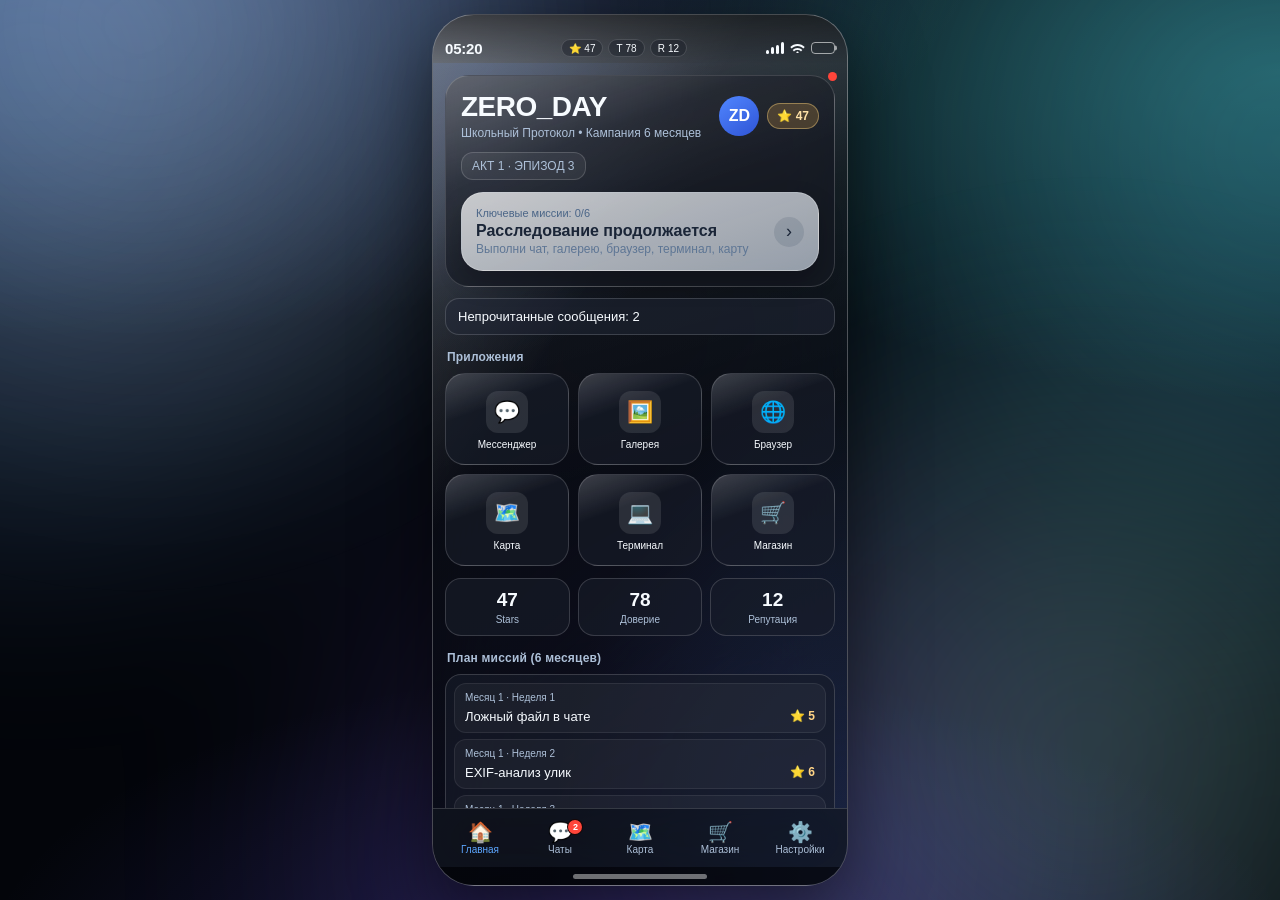
==== commit 127c904d: "game2" ====
--- a/cybershield-summer/index.html
+++ b/cybershield-summer/index.html
@@ -19,6 +19,11 @@
     <header class="status-bar" id="statusBar" aria-label="Статус бар">
       <div class="sb-left">
         <span class="sb-time" id="sbTime">00:00</span>
+      </div>
+      <div class="sb-center" aria-label="Параметры профиля">
+        <span class="sb-chip">⭐ <span id="topStars">0</span></span>
+        <span class="sb-chip">T <span id="topTrust">0</span></span>
+        <span class="sb-chip">R <span id="topRep">0</span></span>
       </div>
       <div class="sb-right">
         <div class="sb-signal" aria-hidden="true"><span></span><span></span><span></span><span></span></div>
--- a/cybershield-summer/styles.css
+++ b/cybershield-summer/styles.css
@@ -1,38 +1,81 @@
-﻿:root {
+:root {
   --safe-top: env(safe-area-inset-top, 0px);
   --safe-bottom: env(safe-area-inset-bottom, 0px);
-  --ios-ease: cubic-bezier(0.25, 0.1, 0.25, 1);
-  --bg: #000000;
-  --bg-elevated: #1c1c1e;
-  --bg-card: #2c2c2e;
-  --bg-soft: #3a3a3c;
-  --line: rgba(255, 255, 255, 0.1);
-  --line-strong: rgba(255, 255, 255, 0.2);
-  --text: #ffffff;
-  --muted: #8e8e93;
-  --blue: #007aff;
-  --green: #30d158;
-  --red: #ff3b30;
-  --orange: #ff9f0a;
-  --shadow: 0 18px 44px rgba(0, 0, 0, 0.45);
-}
-
-* {
+  --ease-ios: cubic-bezier(0.25, 0.1, 0.25, 1);
+  --bg: #07080b;
+  --bg-surface: rgba(22, 26, 36, 0.7);
+  --bg-surface-2: rgba(34, 40, 56, 0.5);
+  --card: rgba(25, 30, 43, 0.62);
+  --card-strong: rgba(40, 48, 69, 0.62);
+  --line: rgba(255, 255, 255, 0.16);
+  --line-strong: rgba(255, 255, 255, 0.26);
+  --text: #f7fbff;
+  --muted: #adc0d8;
+  --accent: #5da7ff;
+  --accent-2: #89d6ff;
+  --success: #34c759;
+  --warning: #ff9f0a;
+  --danger: #ff453a;
+  --shadow: 0 28px 72px rgba(0, 0, 0, 0.52);
+}
+
+:root[data-theme='neon_pulse'] {
+  --bg: #04060a;
+  --bg-surface: rgba(18, 16, 40, 0.72);
+  --bg-surface-2: rgba(44, 34, 82, 0.6);
+  --card: rgba(30, 24, 66, 0.6);
+  --card-strong: rgba(57, 43, 104, 0.62);
+  --muted: #c7c2ef;
+  --accent: #8b7dff;
+  --accent-2: #41d8ff;
+  --line: rgba(197, 187, 255, 0.24);
+  --line-strong: rgba(197, 187, 255, 0.36);
+}
+
+:root[data-theme='sunset_terminal'] {
+  --bg: #0f0907;
+  --bg-surface: rgba(43, 24, 17, 0.74);
+  --bg-surface-2: rgba(62, 33, 24, 0.62);
+  --card: rgba(56, 30, 22, 0.62);
+  --card-strong: rgba(82, 43, 31, 0.65);
+  --muted: #f1c5a0;
+  --accent: #ff934f;
+  --accent-2: #ffd089;
+  --line: rgba(255, 207, 162, 0.24);
+  --line-strong: rgba(255, 207, 162, 0.36);
+}
+
+:root[data-theme='arctic_frost'] {
+  --bg: #d9e8f7;
+  --bg-surface: rgba(238, 248, 255, 0.72);
+  --bg-surface-2: rgba(225, 241, 255, 0.72);
+  --card: rgba(245, 251, 255, 0.75);
+  --card-strong: rgba(226, 239, 250, 0.82);
+  --text: #172132;
+  --muted: #496280;
+  --accent: #0a84ff;
+  --accent-2: #64d2ff;
+  --line: rgba(21, 38, 64, 0.14);
+  --line-strong: rgba(21, 38, 64, 0.24);
+  --success: #2ea34a;
+}
+
+*,
+*::before,
+*::after {
   box-sizing: border-box;
-  margin: 0;
-  padding: 0;
 }
 
 html,
 body {
+  margin: 0;
   width: 100%;
   height: 100%;
   overflow: hidden;
-  background: var(--bg);
+  background: #020305;
   color: var(--text);
-  font-family: -apple-system, BlinkMacSystemFont, "SF Pro Text", "SF Pro Display", "Helvetica Neue", sans-serif;
+  font-family: -apple-system, BlinkMacSystemFont, 'SF Pro Text', 'SF Pro Display', 'Helvetica Neue', sans-serif;
   -webkit-font-smoothing: antialiased;
-  text-rendering: optimizeLegibility;
 }
 
 button,
@@ -42,44 +85,88 @@
 }
 
 .ios-root {
+  width: 100%;
   min-height: 100svh;
-  width: 100%;
   display: flex;
   align-items: center;
   justify-content: center;
-  padding: 12px;
+  padding: 14px;
+  position: relative;
+  overflow: hidden;
+  isolation: isolate;
   background:
-    radial-gradient(130% 80% at 50% -10%, rgba(0, 122, 255, 0.3), transparent 60%),
-    radial-gradient(100% 65% at 80% 120%, rgba(80, 80, 90, 0.25), transparent 70%),
-    #020204;
+    radial-gradient(120% 85% at 8% -12%, rgba(125, 167, 255, 0.4), transparent 58%),
+    radial-gradient(95% 65% at 100% 8%, rgba(80, 226, 209, 0.26), transparent 56%),
+    radial-gradient(80% 55% at 50% 110%, rgba(105, 92, 255, 0.24), transparent 65%),
+    #03050a;
+}
+
+.ios-root::before,
+.ios-root::after {
+  content: "";
+  position: fixed;
+  inset: -20%;
+  pointer-events: none;
+  z-index: -1;
+  filter: blur(80px);
+}
+
+.ios-root::before {
+  background:
+    radial-gradient(circle at 16% 20%, rgba(115, 179, 255, 0.42), transparent 32%),
+    radial-gradient(circle at 86% 26%, rgba(83, 216, 255, 0.32), transparent 34%),
+    radial-gradient(circle at 55% 82%, rgba(142, 106, 255, 0.28), transparent 36%);
+}
+
+.ios-root::after {
+  background:
+    radial-gradient(circle at 22% 16%, rgba(255, 255, 255, 0.2), transparent 28%),
+    radial-gradient(circle at 75% 74%, rgba(173, 255, 240, 0.24), transparent 30%);
 }
 
 .ios-app-window {
-  width: min(402px, 100%);
-  height: min(880px, calc(100svh - 24px));
-  border-radius: 44px;
+  position: relative;
+  width: min(416px, 100%);
+  height: min(892px, calc(100svh - 28px));
+  border-radius: 42px;
   overflow: hidden;
-  background: var(--bg);
+  border: 1px solid rgba(255, 255, 255, 0.26);
+  background:
+    linear-gradient(164deg, rgba(255, 255, 255, 0.24), rgba(255, 255, 255, 0.04) 28%, transparent 52%),
+    linear-gradient(170deg, rgba(14, 18, 25, 0.68), rgba(8, 11, 17, 0.72) 66%, rgba(4, 7, 12, 0.82));
+  box-shadow: var(--shadow);
+  backdrop-filter: blur(48px) saturate(1.22);
+  -webkit-backdrop-filter: blur(48px) saturate(1.22);
   display: flex;
   flex-direction: column;
+}
+
+.ios-app-window::before {
+  content: "";
+  position: absolute;
+  inset: 0;
+  pointer-events: none;
+  background:
+    linear-gradient(122deg, rgba(255, 255, 255, 0.2), transparent 34%),
+    radial-gradient(100% 80% at 100% 100%, rgba(87, 134, 255, 0.17), transparent 72%);
+  z-index: 1;
+}
+
+.status-bar {
   position: relative;
-  box-shadow: var(--shadow);
-  border: 1px solid rgba(255, 255, 255, 0.12);
-}
-
-.status-bar {
-  min-height: calc(44px + var(--safe-top));
-  padding: calc(10px + var(--safe-top)) 16px 7px;
-  display: flex;
-  align-items: flex-end;
-  justify-content: space-between;
-  background: linear-gradient(180deg, rgba(0, 0, 0, 0.72), rgba(0, 0, 0, 0));
-  z-index: 20;
+  z-index: 18;
+  min-height: calc(48px + var(--safe-top));
+  padding: calc(8px + var(--safe-top)) 12px 6px;
+  display: grid;
+  grid-template-columns: auto 1fr auto;
+  gap: 8px;
+  align-items: end;
+  background: linear-gradient(180deg, rgba(0, 0, 0, 0.45), transparent);
   pointer-events: none;
 }
 
 .sb-left {
-  display: flex;
+  display: inline-flex;
   align-items: center;
 }
 
@@ -89,11 +176,32 @@
   letter-spacing: -0.2px;
 }
 
+.sb-center {
+  display: inline-flex;
+  align-items: center;
+  justify-content: center;
+  gap: 5px;
+}
+
+.sb-chip {
+  display: inline-flex;
+  align-items: center;
+  gap: 3px;
+  min-height: 18px;
+  padding: 0 7px;
+  border-radius: 999px;
+  border: 1px solid var(--line);
+  background: rgba(24, 28, 39, 0.44);
+  backdrop-filter: blur(14px);
+  -webkit-backdrop-filter: blur(14px);
+  font-size: 10px;
+  color: var(--text);
+}
+
 .sb-right {
-  display: flex;
+  display: inline-flex;
   align-items: center;
   gap: 6px;
-  color: var(--text);
 }
 
 .sb-signal {
@@ -105,63 +213,52 @@
 
 .sb-signal span {
   width: 3px;
+  border-radius: 999px;
   background: currentColor;
-  border-radius: 999px;
-}
-
-.sb-signal span:nth-child(1) {
-  height: 4px;
-}
-
-.sb-signal span:nth-child(2) {
-  height: 7px;
-}
-
-.sb-signal span:nth-child(3) {
-  height: 9px;
-}
-
-.sb-signal span:nth-child(4) {
-  height: 12px;
-}
-
-.sb-wifi {
-  color: currentColor;
-}
+}
+
+.sb-signal span:nth-child(1) { height: 4px; }
+.sb-signal span:nth-child(2) { height: 7px; }
+.sb-signal span:nth-child(3) { height: 9px; }
+.sb-signal span:nth-child(4) { height: 12px; }
 
 .sb-battery {
   width: 24px;
   height: 12px;
-  border: 1.5px solid rgba(255, 255, 255, 0.55);
+  position: relative;
+  border: 1.5px solid rgba(255, 255, 255, 0.58);
   border-radius: 4px;
-  position: relative;
-  padding: 1.5px;
+  padding: 1px;
 }
 
 .sb-batt-fill {
   height: 100%;
   width: 76%;
   border-radius: 2px;
-  background: var(--green);
-  transition: width 0.35s var(--ios-ease), background 0.35s var(--ios-ease);
+  background: var(--success);
+  transition: width 0.35s var(--ease-ios), background 0.35s var(--ease-ios);
 }
 
 .sb-batt-cap {
   position: absolute;
-  right: -3.5px;
+  right: -3px;
   top: 50%;
   width: 2.5px;
   height: 5px;
+  transform: translateY(-50%);
+  background: rgba(255, 255, 255, 0.58);
   border-radius: 0 2px 2px 0;
-  background: rgba(255, 255, 255, 0.55);
-  transform: translateY(-50%);
 }
 
 .app-frame {
   position: relative;
+  z-index: 4;
   flex: 1;
   min-height: 0;
   overflow: hidden;
+  background:
+    radial-gradient(100% 70% at 10% 0%, rgba(96, 147, 255, 0.14), transparent 58%),
+    transparent;
 }
 
 .screen {
@@ -169,512 +266,513 @@
   inset: 0;
   display: flex;
   flex-direction: column;
-  background: var(--bg);
   min-height: 0;
-  will-change: transform, opacity;
 }
 
 .screen.slide-forward {
-  animation: pushIn 0.3s var(--ios-ease);
+  animation: pushScreen 0.32s var(--ease-ios);
 }
 
 .screen.slide-back {
-  animation: popIn 0.28s var(--ios-ease);
-}
-
-@keyframes pushIn {
-  from {
-    transform: translateX(30px);
-    opacity: 0;
-  }
-  to {
-    transform: translateX(0);
-    opacity: 1;
-  }
-}
-
-@keyframes popIn {
-  from {
-    transform: translateX(-22px);
-    opacity: 0;
-  }
-  to {
-    transform: translateX(0);
-    opacity: 1;
-  }
+  animation: popScreen 0.28s var(--ease-ios);
+}
+
+@keyframes pushScreen {
+  from { transform: translateX(28px); opacity: 0; }
+  to { transform: translateX(0); opacity: 1; }
+}
+
+@keyframes popScreen {
+  from { transform: translateX(-18px); opacity: 0; }
+  to { transform: translateX(0); opacity: 1; }
 }
 
 .scrollable {
+  flex: 1;
+  min-height: 0;
   overflow-y: auto;
-  min-height: 0;
-  flex: 1;
   -webkit-overflow-scrolling: touch;
   overscroll-behavior: none;
 }
 
 .scrollable::-webkit-scrollbar {
-  display: none;
+  width: 0;
+  height: 0;
 }
 
 .screen-header {
-  min-height: 52px;
-  display: flex;
-  align-items: center;
-  gap: 8px;
-  padding: 8px 12px;
-  border-bottom: 1px solid var(--line);
-  background: rgba(28, 28, 30, 0.92);
-  backdrop-filter: blur(28px) saturate(1.15);
-  -webkit-backdrop-filter: blur(28px) saturate(1.15);
   position: sticky;
   top: 0;
-  z-index: 12;
+  z-index: 20;
+  min-height: 50px;
+  padding: 8px 12px;
+  display: flex;
+  align-items: center;
+  gap: 8px;
+  border-bottom: 1px solid var(--line);
+  background: rgba(19, 22, 31, 0.62);
+  backdrop-filter: blur(24px) saturate(1.18);
+  -webkit-backdrop-filter: blur(24px) saturate(1.18);
 }
 
 .back-btn {
   border: 0;
   background: transparent;
-  color: var(--blue);
+  color: var(--accent);
   display: inline-flex;
   align-items: center;
-  gap: 3px;
+  gap: 2px;
+  border-radius: 10px;
+  padding: 6px 8px;
   cursor: pointer;
-  font-size: 17px;
+  -webkit-tap-highlight-color: transparent;
+  transition: transform 0.24s var(--ease-ios), background 0.24s var(--ease-ios);
+}
+
+.back-btn:active {
+  transform: scale(0.96);
+  background: rgba(255, 255, 255, 0.08);
+}
+
+.back-btn .chevron {
+  font-size: 23px;
   line-height: 1;
-  padding: 7px 8px;
-  border-radius: 10px;
-  transition: background 0.22s var(--ios-ease), transform 0.22s var(--ios-ease);
-  -webkit-tap-highlight-color: transparent;
-}
-
-.back-btn:active {
-  background: rgba(0, 122, 255, 0.16);
-  transform: scale(0.96);
-}
-
-.back-btn .chevron {
-  font-size: 24px;
-  transform: translateY(-1px);
 }
 
 .hdr-title {
   font-size: 17px;
   font-weight: 600;
-  line-height: 1.2;
 }
 
 .hdr-sub {
+  margin-top: 1px;
   font-size: 12px;
   color: var(--muted);
-  margin-top: 2px;
+}
+
+.hdr-extra {
+  margin-left: auto;
+}
+
+.hdr-pencil {
+  color: var(--accent);
+  font-size: 18px;
+}
+
+.hdr-danger {
+  color: #ff9b92;
+  font-size: 12px;
 }
 
 .bottom-nav {
-  display: flex;
-  align-items: flex-start;
-  justify-content: space-between;
+  position: relative;
+  z-index: 25;
+  min-height: calc(58px + var(--safe-bottom));
+  padding: 8px 8px calc(8px + var(--safe-bottom));
+  display: grid;
+  grid-template-columns: repeat(5, minmax(0, 1fr));
   gap: 2px;
-  min-height: calc(58px + var(--safe-bottom));
-  padding: 8px 8px calc(10px + var(--safe-bottom));
-  background: rgba(28, 28, 30, 0.92);
   border-top: 1px solid var(--line);
-  backdrop-filter: blur(30px) saturate(1.12);
-  -webkit-backdrop-filter: blur(30px) saturate(1.12);
-  z-index: 30;
+  background: rgba(19, 23, 34, 0.67);
+  backdrop-filter: blur(28px) saturate(1.16);
+  -webkit-backdrop-filter: blur(28px) saturate(1.16);
 }
 
 .nav-item {
-  flex: 1;
+  position: relative;
   border: 0;
   background: transparent;
   color: var(--muted);
+  border-radius: 12px;
+  min-height: 42px;
+  padding: 4px 2px;
   display: flex;
   flex-direction: column;
   align-items: center;
   justify-content: center;
-  gap: 3px;
-  border-radius: 12px;
-  padding: 4px 2px;
+  gap: 2px;
   cursor: pointer;
-  transition: color 0.24s var(--ios-ease), transform 0.24s var(--ios-ease), background 0.24s var(--ios-ease);
   -webkit-tap-highlight-color: transparent;
-  position: relative;
+  transition: transform 0.24s var(--ease-ios), color 0.24s var(--ease-ios), background 0.24s var(--ease-ios);
 }
 
 .nav-item:active {
-  transform: scale(0.97);
-  background: rgba(255, 255, 255, 0.05);
+  transform: scale(0.96);
+  background: rgba(255, 255, 255, 0.08);
 }
 
 .nav-item.active {
-  color: var(--blue);
+  color: var(--accent);
 }
 
 .nav-ico {
-  width: 24px;
-  height: 24px;
-  display: inline-flex;
-  align-items: center;
-  justify-content: center;
-}
-
-.nav-ico svg {
-  width: 100%;
-  height: 100%;
-  fill: currentColor;
+  font-size: 20px;
+  line-height: 1;
 }
 
 .nav-lbl {
   font-size: 10px;
   font-weight: 500;
-  letter-spacing: 0;
 }
 
 .nav-dot {
-  width: 8px;
+  position: absolute;
+  top: 2px;
+  right: 20%;
+  min-width: 16px;
+  height: 16px;
+  padding: 0 4px;
+  border-radius: 999px;
+  border: 1px solid rgba(0, 0, 0, 0.9);
+  background: var(--danger);
+  color: #fff;
+  font-size: 9px;
+  font-weight: 700;
+  display: inline-flex;
+  align-items: center;
+  justify-content: center;
+}
+
+.ios-home-dock {
+  position: relative;
+  z-index: 24;
+  height: 18px;
+  background: rgba(3, 4, 8, 0.76);
+  display: flex;
+  align-items: center;
+  justify-content: center;
+}
+
+.ios-home-btn {
+  width: 150px;
   height: 8px;
-  border-radius: 50%;
-  background: var(--red);
-  position: absolute;
-  top: 5px;
-  right: 24%;
-  border: 1px solid rgba(0, 0, 0, 0.9);
-}
-
-.ios-home-dock {
-  display: flex;
-  align-items: center;
-  justify-content: center;
-  height: 18px;
-  background: rgba(0, 0, 0, 0.88);
-}
-
-.ios-home-btn {
   border: 0;
+  border-radius: 999px;
   background: transparent;
-  width: 150px;
-  height: 6px;
-  border-radius: 999px;
-  position: relative;
-  cursor: pointer;
-  -webkit-tap-highlight-color: transparent;
 }
 
 .ios-home-glyph {
-  position: absolute;
-  left: 50%;
-  top: 50%;
+  display: block;
   width: 134px;
   height: 5px;
   border-radius: 999px;
-  transform: translate(-50%, -50%);
-  background: rgba(255, 255, 255, 0.38);
-}
-
-.ios-home-btn:active .ios-home-glyph {
-  background: rgba(255, 255, 255, 0.55);
+  background: rgba(255, 255, 255, 0.42);
+  margin: 0 auto;
 }
 
 /* Home */
 #homeScreen {
+  background: transparent;
+}
+
+.home-scroll {
+  padding: 12px 12px 18px;
+}
+
+.home-top {
+  border-radius: 24px;
+  border: 1px solid var(--line);
   background:
-    radial-gradient(160% 120% at 50% 0%, rgba(0, 122, 255, 0.12), transparent 58%),
-    var(--bg);
-}
-
-.home-scroll {
-  padding: 14px 14px 18px;
-}
-
-.home-top {
-  background: rgba(28, 28, 30, 0.88);
-  border: 1px solid var(--line);
-  border-radius: 24px;
-  padding: 16px;
+    linear-gradient(160deg, rgba(255, 255, 255, 0.25), rgba(255, 255, 255, 0.04) 32%, transparent 58%),
+    var(--bg-surface);
+  padding: 15px;
   backdrop-filter: blur(24px);
   -webkit-backdrop-filter: blur(24px);
-  box-shadow: inset 0 1px 0 rgba(255, 255, 255, 0.06);
 }
 
 .home-greeting {
   display: flex;
-  align-items: center;
   justify-content: space-between;
-  gap: 12px;
-}
-
-.greeting-meta {
-  min-width: 0;
+  gap: 10px;
 }
 
 .greeting-title {
-  font-size: 27px;
-  font-weight: 700;
-  letter-spacing: -0.55px;
+  font-size: 28px;
+  font-weight: 700;
+  letter-spacing: -0.5px;
 }
 
 .greeting-sub {
+  font-size: 12px;
+  color: var(--muted);
+  margin-top: 3px;
+}
+
+.avatar-wrap {
+  display: flex;
+  align-items: center;
+  gap: 8px;
+}
+
+.avatar-badge {
+  width: 40px;
+  height: 40px;
+  border-radius: 50%;
+  display: flex;
+  align-items: center;
+  justify-content: center;
+  font-weight: 700;
+  color: #fff;
+  background: linear-gradient(145deg, #5086ff, #2f54d5);
+}
+
+.star-pill {
+  border-radius: 999px;
+  border: 1px solid rgba(255, 215, 128, 0.42);
+  background: rgba(255, 184, 76, 0.2);
+  color: #ffe2a8;
+  font-size: 12px;
+  font-weight: 700;
+  padding: 5px 9px;
+}
+
+.act-chip {
+  margin-top: 12px;
+  display: inline-flex;
+  align-items: center;
+  min-height: 28px;
+  padding: 0 10px;
+  border-radius: 12px;
+  border: 1px solid var(--line);
+  background: rgba(255, 255, 255, 0.06);
+  font-size: 12px;
+  color: var(--muted);
+}
+
+.episode-card {
+  margin-top: 12px;
+  border-radius: 22px;
+  padding: 14px;
+  display: flex;
+  align-items: center;
+  gap: 8px;
+  cursor: pointer;
+  border: 1px solid var(--line-strong);
+  background:
+    linear-gradient(162deg, rgba(255, 255, 255, 0.74), rgba(229, 241, 255, 0.62));
+  color: #1a2537;
+  box-shadow: 0 12px 24px rgba(0, 0, 0, 0.24);
+  transition: transform 0.24s var(--ease-ios);
+}
+
+.episode-card:active {
+  transform: scale(0.98);
+}
+
+.episode-kicker {
+  font-size: 11px;
+  color: #4b6688;
+}
+
+.episode-title {
+  margin-top: 3px;
+  font-size: 16px;
+  font-weight: 700;
+}
+
+.episode-meta {
+  margin-top: 2px;
+  font-size: 12px;
+  color: #5e7695;
+}
+
+.episode-arrow {
+  margin-left: auto;
+  width: 30px;
+  height: 30px;
+  border-radius: 50%;
+  background: rgba(22, 42, 71, 0.12);
+  display: inline-flex;
+  align-items: center;
+  justify-content: center;
+  font-size: 18px;
+}
+
+.home-note {
+  margin-top: 11px;
+  border-radius: 14px;
+  border: 1px solid var(--line);
+  background: var(--bg-surface-2);
+  padding: 10px 12px;
   font-size: 13px;
+}
+
+.home-section-title {
+  margin: 15px 2px 9px;
   color: var(--muted);
-  margin-top: 4px;
-}
-
-.avatar-wrap {
-  display: flex;
-  align-items: center;
-  gap: 8px;
-}
-
-.avatar-badge {
-  width: 42px;
-  height: 42px;
-  border-radius: 50%;
-  background: linear-gradient(145deg, #4f5fff, #2a2ae2);
-  color: #fff;
-  display: flex;
-  align-items: center;
-  justify-content: center;
-  font-size: 16px;
-  font-weight: 700;
-}
-
-.star-pill {
-  background: rgba(255, 159, 10, 0.2);
-  color: #ffd982;
-  border: 1px solid rgba(255, 159, 10, 0.45);
-  border-radius: 999px;
-  padding: 6px 10px;
-  font-size: 12px;
-  font-weight: 600;
-  white-space: nowrap;
-}
-
-.act-chip {
-  display: inline-flex;
-  align-items: center;
-  gap: 6px;
-  margin-top: 12px;
-  padding: 7px 11px;
-  border-radius: 12px;
-  background: rgba(255, 255, 255, 0.06);
-  border: 1px solid rgba(255, 255, 255, 0.12);
-  color: #d1d1d6;
   font-size: 12px;
   font-weight: 600;
   letter-spacing: 0.2px;
-}
-
-.episode-card {
-  margin-top: 13px;
-  background: #ffffff;
-  color: #111113;
-  border-radius: 22px;
-  padding: 14px 16px;
-  display: flex;
-  align-items: center;
-  gap: 10px;
-  cursor: pointer;
-  transition: transform 0.22s var(--ios-ease), box-shadow 0.22s var(--ios-ease);
-  box-shadow: 0 12px 22px rgba(0, 0, 0, 0.3);
-  -webkit-tap-highlight-color: transparent;
-}
-
-.episode-card:active {
-  transform: scale(0.98);
-}
-
-.episode-kicker {
-  font-size: 11px;
-  color: #5f5f67;
-  letter-spacing: 0.3px;
-}
-
-.episode-title {
-  margin-top: 3px;
-  font-size: 17px;
-  font-weight: 700;
-  letter-spacing: -0.2px;
-}
-
-.episode-meta {
-  margin-top: 2px;
-  font-size: 12px;
-  color: #7d7d87;
-}
-
-.episode-arrow {
-  margin-left: auto;
-  width: 28px;
-  height: 28px;
-  border-radius: 50%;
-  display: flex;
-  align-items: center;
-  justify-content: center;
-  background: #f0f0f4;
-  color: #1f1f22;
-  font-size: 15px;
-  font-weight: 700;
-}
-
-.home-note {
-  margin-top: 12px;
-  border-radius: 16px;
-  padding: 11px 13px;
-  background: rgba(0, 122, 255, 0.17);
-  border: 1px solid rgba(0, 122, 255, 0.36);
-  font-size: 13px;
-  color: #d6e9ff;
-}
-
-.home-section-title {
-  margin-top: 18px;
-  margin-bottom: 10px;
-  font-size: 13px;
-  font-weight: 600;
-  color: var(--muted);
-  letter-spacing: 0.15px;
 }
 
 .apps-grid {
   display: grid;
   grid-template-columns: repeat(3, minmax(0, 1fr));
-  gap: 10px;
+  gap: 9px;
 }
 
 .app-tile {
-  border: 0;
-  border-radius: 22px;
-  padding: 12px 8px 10px;
-  background: rgba(44, 44, 46, 0.9);
   border: 1px solid var(--line);
+  border-radius: 20px;
+  background:
+    linear-gradient(160deg, rgba(255, 255, 255, 0.18), transparent 36%),
+    var(--card);
+  color: var(--text);
+  min-height: 92px;
+  padding: 12px 8px 9px;
   display: flex;
   flex-direction: column;
   align-items: center;
+  justify-content: center;
   gap: 6px;
   cursor: pointer;
-  color: var(--text);
-  transition: transform 0.22s var(--ios-ease), background 0.22s var(--ios-ease), border-color 0.22s var(--ios-ease);
-  position: relative;
-  -webkit-tap-highlight-color: transparent;
+  transition: transform 0.24s var(--ease-ios), background 0.24s var(--ease-ios);
 }
 
 .app-tile:active {
-  transform: scale(0.94);
-  background: rgba(58, 58, 60, 0.9);
-}
-
-.app-tile.has-badge::after {
-  content: "";
-  width: 10px;
-  height: 10px;
-  border-radius: 50%;
-  background: var(--red);
-  position: absolute;
-  top: 7px;
-  right: 9px;
-  border: 2px solid #141417;
+  transform: scale(0.95);
 }
 
 .app-tile-ico {
   width: 42px;
   height: 42px;
   border-radius: 12px;
-  background: linear-gradient(160deg, #3f3f44, #2f2f33);
   display: flex;
   align-items: center;
   justify-content: center;
-  font-size: 22px;
+  font-size: 21px;
+  background: rgba(255, 255, 255, 0.1);
 }
 
 .app-tile-lbl {
   font-size: 10px;
-  color: #d1d1d6;
-  text-align: center;
+}
+
+.app-tile.has-badge::after {
+  content: "";
+  position: absolute;
+  top: 9px;
+  right: 10px;
+  width: 9px;
+  height: 9px;
+  border-radius: 50%;
+  background: var(--danger);
 }
 
 .stats-row {
-  margin-top: 14px;
+  margin-top: 12px;
   display: grid;
   grid-template-columns: repeat(3, minmax(0, 1fr));
-  gap: 10px;
+  gap: 8px;
 }
 
 .stat-card {
-  background: rgba(28, 28, 30, 0.85);
+  border-radius: 16px;
   border: 1px solid var(--line);
-  border-radius: 18px;
-  padding: 11px 10px;
+  background: var(--card);
   text-align: center;
+  padding: 10px 8px;
 }
 
 .stat-val {
-  font-size: 21px;
-  font-weight: 700;
-}
-
-.stat-card:nth-child(1) .stat-val {
-  color: #ffd982;
-}
-
-.stat-card:nth-child(2) .stat-val {
-  color: #8ad5ff;
-}
-
-.stat-card:nth-child(3) .stat-val {
-  color: #87f7b5;
+  font-size: 19px;
+  font-weight: 700;
 }
 
 .stat-lbl {
-  margin-top: 4px;
+  margin-top: 3px;
   color: var(--muted);
   font-size: 10px;
-  letter-spacing: 0.2px;
-}
-
-/* Messenger list */
-#messengerScreen {
-  background: var(--bg);
-}
-
+}
+
+.mission-list {
+  margin-top: 8px;
+  border-radius: 16px;
+  border: 1px solid var(--line);
+  background: var(--card);
+  padding: 8px;
+}
+
+.mission-row {
+  border-radius: 12px;
+  padding: 8px 10px;
+  margin-bottom: 6px;
+  border: 1px solid rgba(255, 255, 255, 0.08);
+  background: rgba(255, 255, 255, 0.04);
+  display: grid;
+  grid-template-columns: 1fr auto;
+  gap: 6px;
+}
+
+.mission-row:last-child {
+  margin-bottom: 0;
+}
+
+.mission-row.done {
+  border-color: rgba(83, 205, 126, 0.35);
+  background: rgba(83, 205, 126, 0.14);
+}
+
+.mission-meta {
+  grid-column: 1 / -1;
+  color: var(--muted);
+  font-size: 10px;
+}
+
+.mission-title {
+  font-size: 13px;
+}
+
+.mission-reward {
+  font-size: 12px;
+  color: #ffd486;
+  font-weight: 600;
+}
+
+/* Messenger */
 .chat-list-item {
   display: flex;
   align-items: center;
   gap: 12px;
-  padding: 12px 14px;
-  border-bottom: 1px solid rgba(255, 255, 255, 0.07);
+  padding: 12px;
+  border-bottom: 1px solid rgba(255, 255, 255, 0.08);
   cursor: pointer;
-  transition: background 0.22s var(--ios-ease);
-  -webkit-tap-highlight-color: transparent;
+  transition: background 0.22s var(--ease-ios);
 }
 
 .chat-list-item:active {
-  background: rgba(255, 255, 255, 0.07);
+  background: rgba(255, 255, 255, 0.08);
 }
 
 .chat-avatar {
-  width: 47px;
-  height: 47px;
+  width: 46px;
+  height: 46px;
   border-radius: 50%;
+  display: inline-flex;
+  align-items: center;
+  justify-content: center;
   color: #fff;
-  font-size: 15px;
-  font-weight: 700;
-  display: flex;
-  align-items: center;
-  justify-content: center;
+  font-weight: 700;
+  position: relative;
   flex-shrink: 0;
-  position: relative;
+}
+
+.chat-avatar.mini {
+  width: 32px;
+  height: 32px;
+  font-size: 12px;
 }
 
 .avatar-online::after {
   content: "";
   position: absolute;
+  right: 1px;
+  bottom: 1px;
   width: 12px;
   height: 12px;
   border-radius: 50%;
-  right: 1px;
-  bottom: 1px;
   border: 2px solid #000;
-  background: var(--green);
+  background: var(--success);
 }
 
 .chat-info {
@@ -683,18 +781,17 @@
 }
 
 .chat-name {
-  font-size: 16px;
+  font-size: 15px;
   font-weight: 600;
-  line-height: 1.2;
 }
 
 .chat-preview {
   margin-top: 2px;
+  font-size: 13px;
   color: var(--muted);
-  font-size: 13px;
   white-space: nowrap;
+  text-overflow: ellipsis;
   overflow: hidden;
-  text-overflow: ellipsis;
 }
 
 .chat-meta {
@@ -703,154 +800,129 @@
 }
 
 .chat-time {
+  font-size: 11px;
   color: var(--muted);
-  font-size: 12px;
 }
 
 .chat-unread {
-  display: inline-flex;
-  align-items: center;
-  justify-content: center;
+  margin-top: 4px;
   min-width: 20px;
   height: 20px;
   border-radius: 999px;
-  padding: 0 7px;
-  margin-top: 4px;
-  background: var(--red);
+  background: var(--danger);
   color: #fff;
   font-size: 11px;
   font-weight: 700;
+  display: inline-flex;
+  align-items: center;
+  justify-content: center;
+  padding: 0 6px;
 }
 
 /* Chat detail */
-#chatScreen {
-  background: #0e0e10;
-}
-
 .chat-bg {
   flex: 1;
+  min-height: 0;
   overflow-y: auto;
   padding: 10px 12px;
   display: flex;
   flex-direction: column;
   gap: 8px;
-  background:
-    radial-gradient(130% 100% at 50% 0%, rgba(0, 122, 255, 0.08), transparent 64%),
-    #0e0e10;
-}
-
-.chat-bg::-webkit-scrollbar {
-  display: none;
 }
 
 .bubble {
-  max-width: 78%;
+  max-width: 80%;
   border-radius: 18px;
-  padding: 9px 13px;
-  font-size: 15px;
-  line-height: 1.35;
-  position: relative;
-  word-break: break-word;
+  padding: 9px 12px;
+  font-size: 14px;
+  line-height: 1.36;
+}
+
+.bubble-system {
+  margin: 0 auto;
+  max-width: max-content;
+  border-radius: 999px;
+  padding: 4px 10px;
+  font-size: 11px;
+  color: var(--muted);
+  background: rgba(255, 255, 255, 0.08);
 }
 
 .bubble-in {
   align-self: flex-start;
-  background: #2c2c2e;
-  color: #fff;
+  background: var(--card-strong);
   border-bottom-left-radius: 6px;
 }
 
 .bubble-out {
   align-self: flex-end;
-  background: var(--blue);
+  background: var(--accent);
   color: #fff;
   border-bottom-right-radius: 6px;
 }
 
-.bubble-system {
-  align-self: center;
-  background: rgba(255, 255, 255, 0.08);
-  color: #b6b6bb;
-  font-size: 11px;
-  border-radius: 999px;
-  padding: 4px 10px;
-}
-
 .bub-time {
+  margin-top: 4px;
   font-size: 10px;
-  opacity: 0.7;
-  margin-top: 4px;
+  opacity: 0.75;
   text-align: right;
 }
 
 .typing-bub {
+  align-self: flex-start;
   display: none;
-  align-self: flex-start;
-  background: #2c2c2e;
-  border-radius: 17px;
+  gap: 4px;
   padding: 10px 12px;
-  gap: 4px;
+  border-radius: 16px;
+  background: var(--card-strong);
 }
 
 .td {
   width: 6px;
   height: 6px;
   border-radius: 50%;
-  background: #c4c4c8;
+  background: #ced8e9;
   animation: typingDot 1.2s infinite;
 }
 
-.td:nth-child(2) {
-  animation-delay: 0.2s;
-}
-
-.td:nth-child(3) {
-  animation-delay: 0.4s;
-}
+.td:nth-child(2) { animation-delay: 0.2s; }
+.td:nth-child(3) { animation-delay: 0.4s; }
 
 @keyframes typingDot {
-  0%,
-  65%,
-  100% {
-    transform: translateY(0);
-    opacity: 0.4;
-  }
-  30% {
-    transform: translateY(-3px);
-    opacity: 1;
-  }
+  0%, 65%, 100% { opacity: 0.45; transform: translateY(0); }
+  30% { opacity: 1; transform: translateY(-3px); }
 }
 
 .choices-wrap {
   border-top: 1px solid var(--line);
-  padding: 10px 12px calc(10px + var(--safe-bottom));
-  background: rgba(28, 28, 30, 0.9);
-  backdrop-filter: blur(24px);
-  -webkit-backdrop-filter: blur(24px);
+  background: rgba(19, 22, 31, 0.68);
+  padding: 10px 12px calc(12px + var(--safe-bottom));
+  backdrop-filter: blur(22px);
+  -webkit-backdrop-filter: blur(22px);
 }
 
 .choices-lbl {
   color: var(--muted);
   font-size: 11px;
   margin-bottom: 8px;
-  letter-spacing: 0.2px;
+}
+
+.choices-lbl.done {
+  color: #9df3bd;
 }
 
 .choice {
   width: 100%;
   border-radius: 14px;
-  border: 1.5px solid rgba(0, 122, 255, 0.65);
-  color: #cde4ff;
-  background: rgba(0, 122, 255, 0.1);
+  border: 1.5px solid rgba(125, 180, 255, 0.72);
+  background: rgba(66, 132, 220, 0.16);
+  color: var(--text);
   text-align: left;
   padding: 10px 12px;
   display: flex;
-  align-items: flex-start;
   gap: 8px;
+  margin-bottom: 7px;
   cursor: pointer;
-  transition: background 0.22s var(--ios-ease), transform 0.22s var(--ios-ease), border-color 0.22s var(--ios-ease);
-  margin-bottom: 8px;
-  -webkit-tap-highlight-color: transparent;
 }
 
 .choice:last-child {
@@ -862,54 +934,54 @@
 }
 
 .choice.bad {
-  border-color: rgba(255, 59, 48, 0.65);
-  color: #ffc5c1;
-  background: rgba(255, 59, 48, 0.08);
-}
-
-.choice.selected {
-  border-color: rgba(48, 209, 88, 0.85);
-  background: rgba(48, 209, 88, 0.16);
-  color: #c9ffd8;
+  border-color: rgba(255, 108, 108, 0.78);
+  background: rgba(255, 108, 108, 0.12);
 }
 
 .choice-key {
-  font-size: 12px;
-  opacity: 0.7;
+  opacity: 0.78;
+  font-size: 12px;
   min-width: 28px;
 }
 
 /* Gallery */
-#galleryScreen {
-  background: var(--bg);
-}
-
 .gal-grid {
+  flex: 1;
   display: grid;
   grid-template-columns: repeat(3, minmax(0, 1fr));
   gap: 8px;
   padding: 10px;
-  overflow-y: auto;
-  flex: 1;
 }
 
 .gal-thumb {
+  position: relative;
+  border: 1px solid var(--line);
+  border-radius: 16px;
+  background: var(--card);
+  overflow: hidden;
+  cursor: pointer;
   aspect-ratio: 1 / 1;
-  border-radius: 16px;
-  background: #2c2c2e;
-  border: 1px solid var(--line);
-  display: flex;
-  align-items: center;
-  justify-content: center;
-  font-size: 36px;
-  position: relative;
-  cursor: pointer;
-  transition: transform 0.22s var(--ios-ease), filter 0.22s var(--ios-ease);
-  -webkit-tap-highlight-color: transparent;
-}
-
-.gal-thumb:active {
-  transform: scale(0.96);
+}
+
+.gal-thumb img {
+  width: 100%;
+  height: 100%;
+  object-fit: cover;
+  display: block;
+}
+
+.gal-thumb-label {
+  position: absolute;
+  left: 0;
+  right: 0;
+  bottom: 0;
+  padding: 4px 6px;
+  font-size: 9px;
+  color: #fff;
+  background: linear-gradient(180deg, transparent, rgba(0, 0, 0, 0.68));
+  white-space: nowrap;
+  text-overflow: ellipsis;
+  overflow: hidden;
 }
 
 .gal-thumb.flagged::after,
@@ -917,37 +989,37 @@
   position: absolute;
   top: 6px;
   right: 6px;
-  width: 20px;
-  height: 20px;
+  width: 19px;
+  height: 19px;
   border-radius: 50%;
+  display: inline-flex;
+  align-items: center;
+  justify-content: center;
   font-size: 11px;
   font-weight: 700;
-  display: flex;
-  align-items: center;
-  justify-content: center;
 }
 
 .gal-thumb.flagged::after {
   content: "!";
-  background: var(--red);
+  background: var(--danger);
   color: #fff;
 }
 
 .gal-thumb.analyzed::after {
   content: "✓";
-  background: var(--green);
-  color: #0d2116;
+  background: var(--success);
+  color: #06210c;
 }
 
 #galDetailOverlay {
   position: absolute;
   inset: 0;
-  z-index: 25;
+  z-index: 35;
   display: flex;
   flex-direction: column;
-  background: #000;
-  transform: translateY(100%);
-  transition: transform 0.32s var(--ios-ease);
+  background: rgba(4, 6, 10, 0.94);
+  transform: translateY(102%);
+  transition: transform 0.33s var(--ease-ios);
 }
 
 #galDetailOverlay.open {
@@ -956,20 +1028,26 @@
 
 .gal-detail-img {
   flex: 1;
+  min-height: 0;
+  position: relative;
   display: flex;
   align-items: center;
   justify-content: center;
-  font-size: 86px;
-  position: relative;
   overflow: hidden;
-  background: radial-gradient(100% 100% at 50% 0%, rgba(0, 122, 255, 0.2), #060608);
+  background: #05070c;
+}
+
+.gal-detail-img img {
+  width: 100%;
+  height: 100%;
+  object-fit: cover;
 }
 
 .gal-scan-overlay {
   position: absolute;
   inset: 0;
   display: none;
-  background: repeating-linear-gradient(0deg, rgba(255, 255, 255, 0.03) 0 1px, transparent 1px 4px);
+  background: repeating-linear-gradient(0deg, rgba(255, 255, 255, 0.04) 0 1px, transparent 1px 4px);
 }
 
 .scan-anim {
@@ -978,44 +1056,44 @@
   right: 0;
   height: 3px;
   display: none;
-  background: linear-gradient(90deg, transparent, rgba(95, 239, 255, 0.95), transparent);
-  box-shadow: 0 0 22px rgba(95, 239, 255, 0.85);
-  animation: scanMove 1.9s linear infinite;
-}
-
-@keyframes scanMove {
-  from {
-    top: 0;
-  }
-  to {
-    top: 100%;
-  }
+  background: linear-gradient(90deg, transparent, rgba(124, 236, 255, 0.95), transparent);
+  box-shadow: 0 0 20px rgba(124, 236, 255, 0.85);
+  animation: scanVertical 1.9s linear infinite;
+}
+
+@keyframes scanVertical {
+  from { top: 0; }
+  to { top: 100%; }
 }
 
 .analyze-btn {
   margin: 10px;
-  border: 1.5px solid var(--blue);
+  min-height: 44px;
+  border: 1.5px solid rgba(123, 186, 255, 0.72);
   border-radius: 14px;
-  background: rgba(0, 122, 255, 0.12);
-  color: #d6e8ff;
-  padding: 13px;
-  font-size: 15px;
+  background: rgba(86, 149, 255, 0.18);
+  color: var(--text);
   font-weight: 600;
   cursor: pointer;
-  transition: transform 0.22s var(--ios-ease), opacity 0.22s var(--ios-ease), background 0.22s var(--ios-ease);
-  -webkit-tap-highlight-color: transparent;
-}
-
-.analyze-btn:active {
-  transform: scale(0.98);
+}
+
+.analyze-btn.done {
+  border-color: rgba(104, 222, 145, 0.7);
+  background: rgba(104, 222, 145, 0.16);
 }
 
 .exif-panel {
-  background: rgba(28, 28, 30, 0.95);
-  border-top: 1px solid var(--line);
-  padding: 10px 14px 14px;
   max-height: 220px;
   overflow-y: auto;
+  border-top: 1px solid var(--line);
+  background: rgba(10, 13, 20, 0.74);
+  padding: 10px 14px 14px;
+}
+
+.exif-placeholder {
+  color: var(--muted);
+  font-size: 12px;
+  padding: 8px 0;
 }
 
 .exif-row {
@@ -1023,198 +1101,130 @@
   align-items: baseline;
   justify-content: space-between;
   gap: 12px;
-  border-bottom: 1px solid rgba(255, 255, 255, 0.08);
+  padding: 7px 0;
+  border-bottom: 1px solid rgba(255, 255, 255, 0.1);
+  font-size: 13px;
+}
+
+.exif-row:last-child {
+  border-bottom: 0;
+}
+
+.exif-k {
+  color: var(--muted);
+}
+
+.exif-v {
+  text-align: right;
+  color: #b8dbff;
+}
+
+.exif-v.ok { color: #a9efc0; }
+.exif-v.danger { color: #ffb3ad; }
+
+/* Browser */
+.browser-toolbar {
+  border-bottom: 1px solid var(--line);
+  background: rgba(18, 22, 32, 0.68);
+  backdrop-filter: blur(22px);
+}
+
+.url-bar-wrap {
+  padding: 8px 12px 11px;
+}
+
+.url-bar {
+  min-height: 36px;
+  border-radius: 12px;
+  border: 1px solid var(--line);
+  background: var(--card);
+  display: flex;
+  align-items: center;
+  gap: 8px;
+  padding: 0 10px;
+}
+
+.url-lock.http {
+  color: #ff9890;
+}
+
+.url-txt {
+  font-size: 13px;
+}
+
+.site-content {
+  flex: 1;
+  min-height: 0;
+}
+
+.site-topbar {
+  margin: 10px;
+  border-radius: 16px;
+  border: 1px solid var(--line);
+  background: linear-gradient(170deg, rgba(74, 114, 175, 0.48), rgba(40, 61, 91, 0.58));
+  padding: 12px;
+}
+
+.site-logo {
+  font-size: 18px;
+  font-weight: 700;
+}
+
+.site-tagline {
+  margin-top: 3px;
+  font-size: 12px;
+  color: #d7e7ff;
+}
+
+.site-body {
+  padding: 0 10px 14px;
+}
+
+.phish-warning {
+  border-radius: 14px;
+  border: 1px solid rgba(255, 175, 121, 0.44);
+  background: rgba(255, 152, 87, 0.14);
+  padding: 11px 12px;
+  margin-bottom: 10px;
+}
+
+.phish-w-title {
+  font-size: 14px;
+  font-weight: 700;
+  color: #ffd0a4;
+}
+
+.phish-w-txt {
+  margin-top: 4px;
+  color: #ffe3c8;
+  font-size: 12px;
+}
+
+.flags-box {
+  border-radius: 15px;
+  border: 1px solid var(--line);
+  background: var(--card);
+  padding: 12px;
+}
+
+.flags-title {
+  font-size: 12px;
+  color: var(--muted);
+  font-weight: 700;
+  margin-bottom: 8px;
+}
+
+.flag-row {
+  display: flex;
+  align-items: flex-start;
+  gap: 9px;
   padding: 7px 0;
   font-size: 13px;
-}
-
-.exif-row:last-child {
-  border-bottom: 0;
-}
-
-.exif-k {
-  color: var(--muted);
-}
-
-.exif-v {
-  color: #9fd8ff;
-  text-align: right;
-  word-break: break-word;
-}
-
-.exif-v.danger {
-  color: #ff9f99;
-}
-
-.exif-v.ok {
-  color: #9ef4be;
-}
-
-/* Browser */
-#browserScreen {
-  background: #0a0a0c;
-}
-
-.browser-toolbar {
-  background: rgba(28, 28, 30, 0.92);
-  border-bottom: 1px solid var(--line);
-  backdrop-filter: blur(24px);
-  -webkit-backdrop-filter: blur(24px);
-}
-
-.url-bar-wrap {
-  display: flex;
-  align-items: center;
-  gap: 10px;
-  padding: 9px 12px 12px;
-}
-
-.url-bar {
-  flex: 1;
-  border-radius: 12px;
-  border: 1px solid var(--line);
-  background: #2c2c2e;
-  min-height: 36px;
-  display: flex;
-  align-items: center;
-  gap: 8px;
-  padding: 0 11px;
-}
-
-.url-lock {
-  font-size: 13px;
-}
-
-.url-lock.http {
-  color: #ff8a80;
-}
-
-.url-lock.https {
-  color: #88f0ac;
-}
-
-.url-txt {
-  font-size: 13px;
-  color: #fff;
-  white-space: nowrap;
-  overflow: hidden;
-  text-overflow: ellipsis;
-}
-
-.site-content {
-  overflow-y: auto;
-  flex: 1;
-  padding-bottom: 18px;
-}
-
-.site-topbar {
-  margin: 10px;
-  border-radius: 18px;
-  border: 1px solid rgba(255, 255, 255, 0.08);
-  padding: 12px 14px;
-  background: linear-gradient(180deg, #192534, #0e141f);
-}
-
-.site-logo {
-  font-size: 18px;
-  font-weight: 700;
-}
-
-.site-tagline {
-  margin-top: 3px;
-  font-size: 12px;
-  color: #88a0bd;
-}
-
-.site-nav-row {
-  margin-top: 10px;
-  display: flex;
-  flex-wrap: wrap;
-  gap: 10px;
-}
-
-.site-nav-item {
-  font-size: 12px;
-  color: #90bfff;
-  text-decoration: underline;
-}
-
-.site-body {
-  padding: 0 10px;
-}
-
-.phish-warning {
-  border-radius: 14px;
-  border: 1px solid rgba(255, 159, 10, 0.4);
-  background: rgba(255, 159, 10, 0.12);
-  padding: 11px 12px;
-  margin-bottom: 10px;
-}
-
-.phish-w-title {
-  font-size: 14px;
-  font-weight: 700;
-  color: #ffd287;
-}
-
-.phish-w-txt {
-  margin-top: 4px;
-  color: #ffe6bc;
-  font-size: 12px;
-  line-height: 1.4;
-}
-
-.site-headline {
-  font-size: 17px;
-  font-weight: 700;
-  margin-bottom: 5px;
-}
-
-.site-meta {
-  font-size: 12px;
-  color: var(--muted);
-  margin-bottom: 8px;
-}
-
-.site-para {
-  font-size: 13px;
-  color: #d0d0d3;
-  line-height: 1.5;
-  margin-bottom: 10px;
-}
-
-.flags-box {
-  border-radius: 16px;
-  border: 1px solid rgba(255, 255, 255, 0.1);
-  background: rgba(28, 28, 30, 0.9);
-  padding: 12px;
-}
-
-.flags-title {
-  font-size: 12px;
-  color: var(--muted);
-  margin-bottom: 8px;
-  font-weight: 700;
-}
-
-.flag-row {
-  display: flex;
-  align-items: flex-start;
-  gap: 9px;
-  font-size: 13px;
-  color: #d8d8dc;
-  padding: 7px 0;
   cursor: pointer;
-  transition: color 0.22s var(--ios-ease), opacity 0.22s var(--ios-ease);
-  -webkit-tap-highlight-color: transparent;
-}
-
-.flag-row:active {
-  opacity: 0.75;
 }
 
 .flag-row.found {
-  color: #99f2bd;
+  color: #a8eec0;
   text-decoration: line-through;
 }
 
@@ -1222,63 +1232,53 @@
   width: 18px;
   height: 18px;
   border-radius: 50%;
-  border: 1.5px solid rgba(255, 255, 255, 0.45);
-  color: #99f2bd;
-  display: flex;
+  border: 1.5px solid rgba(255, 255, 255, 0.6);
+  display: inline-flex;
   align-items: center;
   justify-content: center;
   font-size: 11px;
+  margin-top: 1px;
   flex-shrink: 0;
-  margin-top: 1px;
-}
-
-.flag-row.found .flag-chk {
-  border-color: rgba(153, 242, 189, 0.9);
-  background: rgba(153, 242, 189, 0.16);
 }
 
 .flags-success {
-  margin-top: 10px;
+  display: none;
+  margin-top: 9px;
   border-radius: 12px;
-  background: rgba(48, 209, 88, 0.2);
-  border: 1px solid rgba(48, 209, 88, 0.4);
-  color: #cafedc;
-  padding: 10px;
-  font-size: 13px;
-  display: none;
+  border: 1px solid rgba(86, 217, 133, 0.46);
+  background: rgba(86, 217, 133, 0.17);
+  color: #ccffe0;
+  padding: 9px 10px;
+  font-size: 12px;
 }
 
 /* Map */
-#mapScreen {
-  background: #090a0d;
-}
-
 .map-canvas {
   flex: 1;
   position: relative;
   overflow: hidden;
   background:
-    radial-gradient(140% 90% at 10% 0%, rgba(0, 122, 255, 0.18), transparent 50%),
-    #0a0a0f;
+    radial-gradient(100% 70% at 10% 0%, rgba(96, 147, 255, 0.18), transparent 60%),
+    #08101a;
 }
 
 .map-grid-lines {
   position: absolute;
   inset: 0;
   background-image:
-    linear-gradient(rgba(255, 255, 255, 0.05) 1px, transparent 1px),
-    linear-gradient(90deg, rgba(255, 255, 255, 0.05) 1px, transparent 1px);
+    linear-gradient(rgba(255, 255, 255, 0.06) 1px, transparent 1px),
+    linear-gradient(90deg, rgba(255, 255, 255, 0.06) 1px, transparent 1px);
   background-size: 34px 34px;
 }
 
 .map-glow {
   position: absolute;
-  width: 170px;
-  height: 170px;
-  left: 60%;
-  top: 48%;
+  width: 190px;
+  height: 190px;
+  left: 56%;
+  top: 20%;
   border-radius: 50%;
-  background: radial-gradient(circle, rgba(0, 122, 255, 0.16), transparent 68%);
+  background: radial-gradient(circle, rgba(107, 169, 255, 0.28), transparent 70%);
 }
 
 .loc-pin {
@@ -1288,7 +1288,15 @@
   flex-direction: column;
   align-items: center;
   gap: 5px;
+  border: 0;
+  background: transparent;
+  color: var(--text);
+  padding: 0;
   cursor: pointer;
+}
+
+.loc-pin.is-locked {
+  opacity: 0.78;
 }
 
 .pin-circle {
@@ -1296,8 +1304,8 @@
   height: 20px;
   border-radius: 50%;
   border: 2px solid;
+  background: rgba(255, 255, 255, 0.08);
   position: relative;
-  background: rgba(255, 255, 255, 0.08);
 }
 
 .pin-circle::after {
@@ -1306,37 +1314,32 @@
   width: 8px;
   height: 8px;
   border-radius: 50%;
-  background: currentColor;
   left: 50%;
   top: 50%;
   transform: translate(-50%, -50%);
+  background: currentColor;
 }
 
 .pin-pulse {
-  animation: pinPulse 2.1s infinite;
-}
-
-@keyframes pinPulse {
-  0%,
-  100% {
-    box-shadow: 0 0 0 0 rgba(0, 122, 255, 0.5);
-  }
-  50% {
-    box-shadow: 0 0 0 12px rgba(0, 122, 255, 0);
-  }
+  animation: pulsePin 2.1s infinite;
+}
+
+@keyframes pulsePin {
+  0%, 100% { box-shadow: 0 0 0 0 rgba(93, 167, 255, 0.6); }
+  50% { box-shadow: 0 0 0 13px rgba(93, 167, 255, 0); }
 }
 
 .pin-lbl {
-  border-radius: 10px;
-  padding: 4px 8px;
-  font-size: 11px;
-  background: rgba(0, 0, 0, 0.76);
+  border-radius: 9px;
   border: 1px solid var(--line);
+  background: rgba(0, 0, 0, 0.72);
+  font-size: 10px;
+  padding: 3px 7px;
   white-space: nowrap;
 }
 
 .pin-status {
-  font-size: 10px;
+  font-size: 9px;
   font-weight: 700;
   letter-spacing: 0.2px;
 }
@@ -1346,14 +1349,14 @@
   left: 10px;
   right: 10px;
   bottom: calc(10px + var(--safe-bottom));
-  border-radius: 18px;
+  border-radius: 17px;
   border: 1px solid var(--line);
-  background: rgba(28, 28, 30, 0.94);
-  backdrop-filter: blur(26px);
-  -webkit-backdrop-filter: blur(26px);
-  padding: 14px;
+  background: rgba(19, 23, 34, 0.76);
+  backdrop-filter: blur(24px);
+  -webkit-backdrop-filter: blur(24px);
+  padding: 13px;
   transform: translateY(140%);
-  transition: transform 0.3s var(--ios-ease);
+  transition: transform 0.31s var(--ease-ios);
 }
 
 .map-panel.open {
@@ -1366,53 +1369,45 @@
 }
 
 .map-panel-desc {
-  color: #d1d1d6;
+  margin-top: 6px;
+  margin-bottom: 10px;
+  color: var(--muted);
   font-size: 13px;
   line-height: 1.45;
-  margin-top: 6px;
-  margin-bottom: 10px;
 }
 
 .map-go-btn {
+  width: 100%;
+  min-height: 42px;
   border: 0;
   border-radius: 12px;
-  min-height: 42px;
-  width: 100%;
-  font-size: 15px;
+  background: linear-gradient(165deg, #5ba6ff, #2f75d8);
+  color: #fff;
   font-weight: 600;
-  color: #fff;
-  background: var(--blue);
   cursor: pointer;
-  transition: opacity 0.22s var(--ios-ease), transform 0.22s var(--ios-ease);
-}
-
-.map-go-btn:active {
-  transform: scale(0.98);
-}
-
-.map-go-btn.locked,
+}
+
 .map-go-btn.req {
-  background: #6d6d72;
-  cursor: not-allowed;
+  background: #6d7583;
 }
 
 /* Terminal */
 #terminalScreen {
-  background: #030704;
+  background: #060b08;
 }
 
 .term-topbar {
-  min-height: 52px;
+  min-height: 50px;
+  border-bottom: 1px solid rgba(82, 206, 122, 0.34);
+  background: rgba(6, 16, 9, 0.8);
   display: flex;
   align-items: center;
   gap: 10px;
   padding: 8px 12px;
-  border-bottom: 1px solid rgba(48, 209, 88, 0.25);
-  background: rgba(3, 10, 5, 0.96);
 }
 
 .term-dots {
-  display: flex;
+  display: inline-flex;
   gap: 6px;
 }
 
@@ -1422,222 +1417,140 @@
   border-radius: 50%;
 }
 
-.tdot-r {
-  background: #ff5f57;
-}
-
-.tdot-y {
-  background: #febc2e;
-}
-
-.tdot-g {
-  background: #28c840;
-}
+.tdot-r { background: #ff5f57; }
+.tdot-y { background: #febc2e; }
+.tdot-g { background: #28c840; }
 
 .term-title-txt {
   margin-left: auto;
-  color: #4b8054;
-  font-size: 12px;
+  font-size: 11px;
+  color: #8dc79f;
 }
 
 .term-body {
-  flex: 1;
-  overflow-y: auto;
   padding: 12px;
-  font-family: "SF Mono", Menlo, Monaco, Consolas, "Courier New", monospace;
+  font-family: 'SF Mono', Menlo, Monaco, Consolas, 'Courier New', monospace;
   font-size: 13px;
-  line-height: 1.55;
-}
-
-.term-body::-webkit-scrollbar {
-  display: none;
-}
-
-.t-g {
-  color: #57f28f;
-}
-
-.t-c {
-  color: #73d6ff;
-}
-
-.t-r {
-  color: #ff7b72;
-}
-
-.t-y {
-  color: #ffcf67;
-}
-
-.t-d {
-  color: #76b184;
-}
-
-.t-w {
-  color: #d4ffd9;
-}
-
-.t-a {
-  color: #9df8bb;
-}
+  line-height: 1.56;
+}
+
+.t-g { color: #63f098; }
+.t-d { color: #93cda4; }
+.t-c { color: #83d4ff; }
+.t-w { color: #ddffe5; }
+.t-y { color: #ffd67e; }
 
 .term-br {
-  height: 9px;
+  height: 8px;
 }
 
 .cipher-block {
-  margin-top: 8px;
-  border: 1px solid rgba(48, 209, 88, 0.28);
-  background: rgba(20, 40, 24, 0.45);
   border-radius: 14px;
+  border: 1px solid rgba(82, 206, 122, 0.34);
+  background: rgba(24, 44, 28, 0.48);
   padding: 12px;
 }
 
 .cipher-enc {
+  text-align: center;
   font-size: 20px;
-  text-align: center;
-  letter-spacing: 4px;
-  color: #ffd782;
-  font-weight: 700;
-  margin-bottom: 10px;
+  letter-spacing: 3px;
+  color: #ffd88c;
+  font-weight: 700;
 }
 
 .slider-row {
+  margin-top: 10px;
   display: flex;
   align-items: center;
   gap: 8px;
-  margin-bottom: 10px;
 }
 
 .slider-lbl {
-  color: #8ec99e;
-  font-size: 12px;
+  font-size: 12px;
+  color: #9fd8af;
 }
 
 .slider-val {
-  color: #ffd782;
-  font-size: 14px;
   min-width: 22px;
   text-align: right;
-}
-
-input[type="range"] {
+  color: #ffd88c;
+  font-weight: 700;
+}
+
+input[type='range'] {
+  flex: 1;
   -webkit-appearance: none;
   appearance: none;
-  flex: 1;
   height: 5px;
-  border-radius: 99px;
-  background: rgba(255, 255, 255, 0.22);
-}
-
-input[type="range"]::-webkit-slider-thumb {
+  border-radius: 999px;
+  background: rgba(255, 255, 255, 0.28);
+}
+
+input[type='range']::-webkit-slider-thumb {
   -webkit-appearance: none;
   appearance: none;
-  width: 24px;
-  height: 24px;
+  width: 22px;
+  height: 22px;
   border-radius: 50%;
+  background: #fff;
   border: 0;
-  background: #fff;
   box-shadow: 0 2px 10px rgba(0, 0, 0, 0.5);
 }
 
-input[type="range"]::-moz-range-thumb {
-  width: 24px;
-  height: 24px;
-  border-radius: 50%;
-  border: 0;
-  background: #fff;
-}
-
 .cipher-out {
+  margin-top: 10px;
   width: 100%;
-  border: 1px solid rgba(48, 209, 88, 0.35);
+  min-height: 42px;
+  border: 1px solid rgba(82, 206, 122, 0.44);
   border-radius: 10px;
-  min-height: 42px;
   text-align: center;
-  letter-spacing: 4px;
-  font-size: 17px;
-  color: #8ff1af;
-  background: #08110b;
+  letter-spacing: 2px;
+  background: #09120b;
+  color: #baffcd;
 }
 
 .cipher-hint {
   margin-top: 8px;
-  font-size: 12px;
-  color: #78a885;
   text-align: center;
+  color: #88bd98;
+  font-size: 12px;
 }
 
 .cipher-solved {
   margin-top: 8px;
   border-radius: 10px;
-  border: 1px solid rgba(48, 209, 88, 0.45);
-  background: rgba(48, 209, 88, 0.22);
-  color: #ccffd7;
+  border: 1px solid rgba(82, 206, 122, 0.45);
+  background: rgba(82, 206, 122, 0.2);
+  color: #d8ffe3;
+  font-size: 12px;
   text-align: center;
-  padding: 9px;
-  font-size: 12px;
+  padding: 8px;
   display: none;
 }
 
-.term-prompt {
-  margin-top: 10px;
-}
-
-.cursor {
-  display: inline-block;
-  width: 8px;
-  height: 14px;
-  background: #57f28f;
-  vertical-align: middle;
-  margin-left: 4px;
-  animation: cursorBlink 1s steps(1) infinite;
-}
-
-@keyframes cursorBlink {
-  0%,
-  50% {
-    opacity: 1;
-  }
-  51%,
-  100% {
-    opacity: 0;
-  }
-}
-
 /* Shop */
-#shopScreen {
-  background: #0a0a0d;
-}
-
 .shop-balance-bar {
-  padding: 8px 14px 10px;
   display: flex;
   justify-content: flex-end;
-  align-items: center;
-  gap: 7px;
-  color: #ffe08f;
-  font-weight: 700;
+  gap: 6px;
+  align-items: center;
+  padding: 8px 13px 10px;
   border-bottom: 1px solid var(--line);
-  background: rgba(28, 28, 30, 0.84);
+  background: rgba(19, 22, 31, 0.66);
+  color: #ffdf95;
+  font-weight: 700;
 }
 
 .shop-body {
-  flex: 1;
-  overflow-y: auto;
-  padding: 12px 14px 24px;
-}
-
-.shop-body::-webkit-scrollbar {
-  display: none;
+  padding: 12px;
 }
 
 .topup-box {
-  border-radius: 18px;
-  border: 1px solid rgba(0, 122, 255, 0.36);
-  background: linear-gradient(160deg, rgba(0, 122, 255, 0.22), rgba(82, 52, 170, 0.2));
-  padding: 13px;
-  margin-bottom: 14px;
+  border-radius: 16px;
+  border: 1px solid rgba(123, 189, 255, 0.42);
+  background: linear-gradient(160deg, rgba(86, 149, 255, 0.24), rgba(93, 120, 255, 0.18));
+  padding: 12px;
 }
 
 .topup-title {
@@ -1647,8 +1560,8 @@
 
 .topup-sub {
   margin-top: 4px;
-  color: #d8e8ff;
-  font-size: 12px;
+  font-size: 12px;
+  color: #d7ebff;
 }
 
 .topup-grid {
@@ -1659,63 +1572,58 @@
 }
 
 .topup-btn {
-  border: 1px solid rgba(255, 255, 255, 0.26);
-  background: rgba(0, 0, 0, 0.25);
+  border-radius: 12px;
+  border: 1px solid rgba(255, 255, 255, 0.28);
+  background: rgba(0, 0, 0, 0.22);
   color: #fff;
-  border-radius: 13px;
-  padding: 10px 8px;
-  min-height: 54px;
-  display: flex;
-  flex-direction: column;
-  gap: 2px;
-  align-items: flex-start;
-  justify-content: center;
+  min-height: 55px;
+  padding: 8px;
+  text-align: left;
   cursor: pointer;
-  transition: transform 0.22s var(--ios-ease), background 0.22s var(--ios-ease);
-  -webkit-tap-highlight-color: transparent;
 }
 
 .topup-btn:active {
-  transform: scale(0.97);
-  background: rgba(255, 255, 255, 0.18);
+  transform: scale(0.98);
 }
 
 .topup-stars {
+  display: block;
   font-size: 13px;
   font-weight: 700;
 }
 
 .topup-price {
+  display: block;
+  margin-top: 2px;
   font-size: 11px;
-  color: #f4f6ff;
-  opacity: 0.92;
+  color: #e6efff;
 }
 
 .shop-cat {
   margin-top: 16px;
-  margin-bottom: 9px;
+  margin-bottom: 8px;
   font-size: 13px;
-  font-weight: 700;
   color: var(--muted);
+  font-weight: 700;
 }
 
 .shop-row {
-  background: rgba(28, 28, 30, 0.88);
+  border-radius: 16px;
   border: 1px solid var(--line);
-  border-radius: 16px;
-  padding: 11px;
+  background: var(--card);
   display: flex;
   align-items: center;
   gap: 10px;
-  margin-bottom: 9px;
+  padding: 10px;
+  margin-bottom: 8px;
 }
 
 .shop-ico {
   width: 44px;
   height: 44px;
   border-radius: 50%;
-  background: #3a3a3c;
-  display: flex;
+  background: rgba(255, 255, 255, 0.12);
+  display: inline-flex;
   align-items: center;
   justify-content: center;
   font-size: 22px;
@@ -1734,9 +1642,9 @@
 
 .shop-desc {
   margin-top: 3px;
-  color: #c8c8cd;
-  font-size: 12px;
-  line-height: 1.35;
+  font-size: 12px;
+  color: var(--muted);
+  line-height: 1.34;
 }
 
 .shop-tags {
@@ -1748,144 +1656,279 @@
 
 .stag {
   border-radius: 999px;
-  padding: 3px 7px;
   font-size: 10px;
   font-weight: 600;
-}
-
-.stag-tool {
-  background: rgba(0, 122, 255, 0.2);
-  color: #a8d4ff;
-}
-
-.stag-access {
-  background: rgba(94, 92, 230, 0.28);
-  color: #d1ceff;
-}
-
-.stag-boost {
-  background: rgba(52, 199, 89, 0.2);
-  color: #b6fac9;
-}
-
-.stag-cosm {
-  background: rgba(255, 159, 10, 0.2);
-  color: #ffe0a8;
-}
+  padding: 3px 7px;
+}
+
+.stag-tool { background: rgba(97, 171, 255, 0.24); color: #c5e1ff; }
+.stag-access { background: rgba(126, 106, 255, 0.24); color: #d5cfff; }
+.stag-boost { background: rgba(82, 206, 122, 0.24); color: #c9f8d8; }
+.stag-cosm { background: rgba(255, 172, 108, 0.24); color: #ffe2b9; }
 
 .shop-actions {
+  display: flex;
+  flex-direction: column;
+  align-items: flex-end;
+  gap: 6px;
+}
+
+.buy-btn {
+  min-height: 30px;
+  border-radius: 999px;
+  border: 1px solid rgba(123, 189, 255, 0.6);
+  background: rgba(86, 149, 255, 0.18);
+  color: #dbecff;
+  font-size: 12px;
+  font-weight: 700;
+  padding: 0 10px;
+  cursor: pointer;
+}
+
+.buy-btn:active {
+  transform: scale(0.98);
+}
+
+.buy-btn.owned {
+  border-color: rgba(93, 215, 136, 0.6);
+  background: rgba(93, 215, 136, 0.18);
+  color: #cdfbda;
+}
+
+.buy-btn.buy-btn-real {
+  border-color: rgba(255, 206, 116, 0.66);
+  background: rgba(255, 186, 87, 0.2);
+  color: #ffeabf;
+}
+
+.history-box {
+  border-radius: 14px;
+  border: 1px solid var(--line);
+  background: var(--card);
+  padding: 8px;
+}
+
+.history-row {
+  display: flex;
+  justify-content: space-between;
+  gap: 8px;
+  padding: 8px 6px;
+  border-bottom: 1px solid rgba(255, 255, 255, 0.08);
+}
+
+.history-row:last-child {
+  border-bottom: 0;
+}
+
+.history-title {
+  font-size: 13px;
+}
+
+.history-time {
+  margin-top: 2px;
+  color: var(--muted);
+  font-size: 11px;
+}
+
+.history-status {
+  align-self: center;
+  font-size: 11px;
+  font-weight: 700;
+  border-radius: 999px;
+  padding: 3px 7px;
+  text-transform: uppercase;
+}
+
+.history-status.ok {
+  background: rgba(82, 206, 122, 0.2);
+  color: #c8f7d7;
+}
+
+.history-status.bad {
+  background: rgba(255, 91, 91, 0.2);
+  color: #ffd2ce;
+}
+
+.history-empty {
+  color: var(--muted);
+  font-size: 12px;
+  padding: 8px;
+}
+
+/* Settings */
+.settings-body {
+  padding: 12px;
+}
+
+.settings-card {
+  border-radius: 16px;
+  border: 1px solid var(--line);
+  background: var(--card);
+  padding: 12px;
+  margin-bottom: 10px;
+}
+
+.settings-title {
+  font-size: 14px;
+  font-weight: 700;
+  margin-bottom: 10px;
+}
+
+.theme-row {
+  display: flex;
+  justify-content: space-between;
+  gap: 10px;
+  padding: 9px 0;
+  border-bottom: 1px solid rgba(255, 255, 255, 0.08);
+}
+
+.theme-row:last-child {
+  border-bottom: 0;
+}
+
+.theme-name {
+  font-size: 13px;
+  font-weight: 600;
+}
+
+.theme-desc {
+  margin-top: 2px;
+  font-size: 12px;
+  color: var(--muted);
+}
+
+.theme-actions {
   display: flex;
   flex-direction: column;
   gap: 6px;
   align-items: flex-end;
 }
 
-.buy-btn {
-  border: 1px solid rgba(0, 122, 255, 0.55);
-  background: rgba(0, 122, 255, 0.12);
-  color: #cbe4ff;
+.theme-btn {
+  min-height: 28px;
   border-radius: 999px;
-  min-height: 30px;
-  padding: 0 11px;
-  font-size: 12px;
-  font-weight: 700;
+  border: 1px solid rgba(123, 189, 255, 0.58);
+  background: rgba(86, 149, 255, 0.2);
+  color: #dcecff;
+  font-size: 11px;
+  font-weight: 700;
+  padding: 0 9px;
   cursor: pointer;
-  white-space: nowrap;
-  transition: transform 0.22s var(--ios-ease), opacity 0.22s var(--ios-ease), background 0.22s var(--ios-ease);
-  -webkit-tap-highlight-color: transparent;
-}
-
-.buy-btn:active {
-  transform: scale(0.97);
-}
-
-.buy-btn.owned {
-  background: rgba(48, 209, 88, 0.2);
-  border-color: rgba(48, 209, 88, 0.5);
-  color: #bfffd2;
-  cursor: default;
-}
-
-.buy-btn.no-stars {
-  background: rgba(255, 59, 48, 0.18);
-  border-color: rgba(255, 59, 48, 0.5);
-  color: #ffc7c3;
-}
-
-.buy-btn-real {
-  border-color: rgba(255, 215, 94, 0.7);
-  background: rgba(255, 189, 46, 0.18);
-  color: #ffe7af;
+}
+
+.theme-btn.active {
+  border-color: rgba(88, 216, 138, 0.62);
+  background: rgba(88, 216, 138, 0.22);
+  color: #d6ffe4;
+}
+
+.theme-btn.buy {
+  border-color: rgba(255, 206, 116, 0.66);
+  background: rgba(255, 186, 87, 0.2);
+  color: #ffe5b3;
+}
+
+.settings-btn {
+  width: 100%;
+  min-height: 40px;
+  border-radius: 12px;
+  border: 1px solid var(--line);
+  background: rgba(255, 255, 255, 0.08);
+  color: var(--text);
+  font-size: 13px;
+  margin-bottom: 8px;
+  cursor: pointer;
+}
+
+.settings-btn:last-child {
+  margin-bottom: 0;
+}
+
+.settings-btn.danger {
+  border-color: rgba(255, 94, 94, 0.62);
+  background: rgba(255, 94, 94, 0.16);
+  color: #ffd4cf;
+}
+
+.settings-mission-list {
+  max-height: 210px;
+  overflow-y: auto;
+}
+
+.settings-mission {
+  border-radius: 10px;
+  border: 1px solid rgba(255, 255, 255, 0.09);
+  background: rgba(255, 255, 255, 0.04);
+  padding: 7px 9px;
+  margin-bottom: 6px;
+  font-size: 12px;
+}
+
+.settings-mission.done {
+  border-color: rgba(93, 215, 136, 0.4);
+  background: rgba(93, 215, 136, 0.15);
 }
 
 /* Toast */
 .toast {
   position: absolute;
   left: 50%;
-  bottom: calc(86px + var(--safe-bottom));
+  bottom: calc(84px + var(--safe-bottom));
   transform: translateX(-50%);
-  max-width: calc(100% - 26px);
+  max-width: calc(100% - 24px);
   border-radius: 14px;
-  background: rgba(12, 12, 14, 0.88);
-  border: 1px solid rgba(255, 255, 255, 0.17);
+  border: 1px solid rgba(255, 255, 255, 0.22);
+  background: rgba(10, 12, 18, 0.86);
   color: #fff;
+  font-size: 13px;
   text-align: center;
-  font-size: 13px;
-  line-height: 1.3;
   padding: 10px 12px;
   backdrop-filter: blur(22px);
   -webkit-backdrop-filter: blur(22px);
   z-index: 100;
-  animation: toastInOut 1.55s var(--ios-ease) forwards;
+  animation: toastIn 1.7s var(--ease-ios) forwards;
   pointer-events: none;
 }
 
-@keyframes toastInOut {
-  0% {
-    opacity: 0;
-    transform: translateX(-50%) translateY(16px);
-  }
-  14% {
-    opacity: 1;
-    transform: translateX(-50%) translateY(0);
-  }
-  82% {
-    opacity: 1;
-    transform: translateX(-50%) translateY(0);
-  }
-  100% {
-    opacity: 0;
-    transform: translateX(-50%) translateY(10px);
-  }
+.toast-success {
+  border-color: rgba(92, 214, 135, 0.52);
+}
+
+.toast-error {
+  border-color: rgba(255, 104, 104, 0.54);
+}
+
+.toast-info {
+  border-color: rgba(123, 189, 255, 0.52);
+}
+
+@keyframes toastIn {
+  0% { opacity: 0; transform: translateX(-50%) translateY(12px); }
+  16% { opacity: 1; transform: translateX(-50%) translateY(0); }
+  82% { opacity: 1; transform: translateX(-50%) translateY(0); }
+  100% { opacity: 0; transform: translateX(-50%) translateY(8px); }
 }
 
 @media (max-width: 540px) {
   .ios-root {
     padding: 0;
-    background: #000;
   }
 
   .ios-app-window {
     width: 100vw;
     height: 100svh;
-    max-height: none;
     border-radius: 0;
     border: 0;
     box-shadow: none;
   }
 }
 
-@media (max-height: 700px) {
-  .home-scroll {
-    padding-bottom: 12px;
+@media (max-height: 730px) {
+  .app-tile {
+    min-height: 86px;
   }
 
-  .app-tile-ico {
-    width: 38px;
-    height: 38px;
+  .greeting-title {
+    font-size: 24px;
   }
-
-  .chat-list-item {
-    padding: 10px 12px;
-  }
-}
+}
